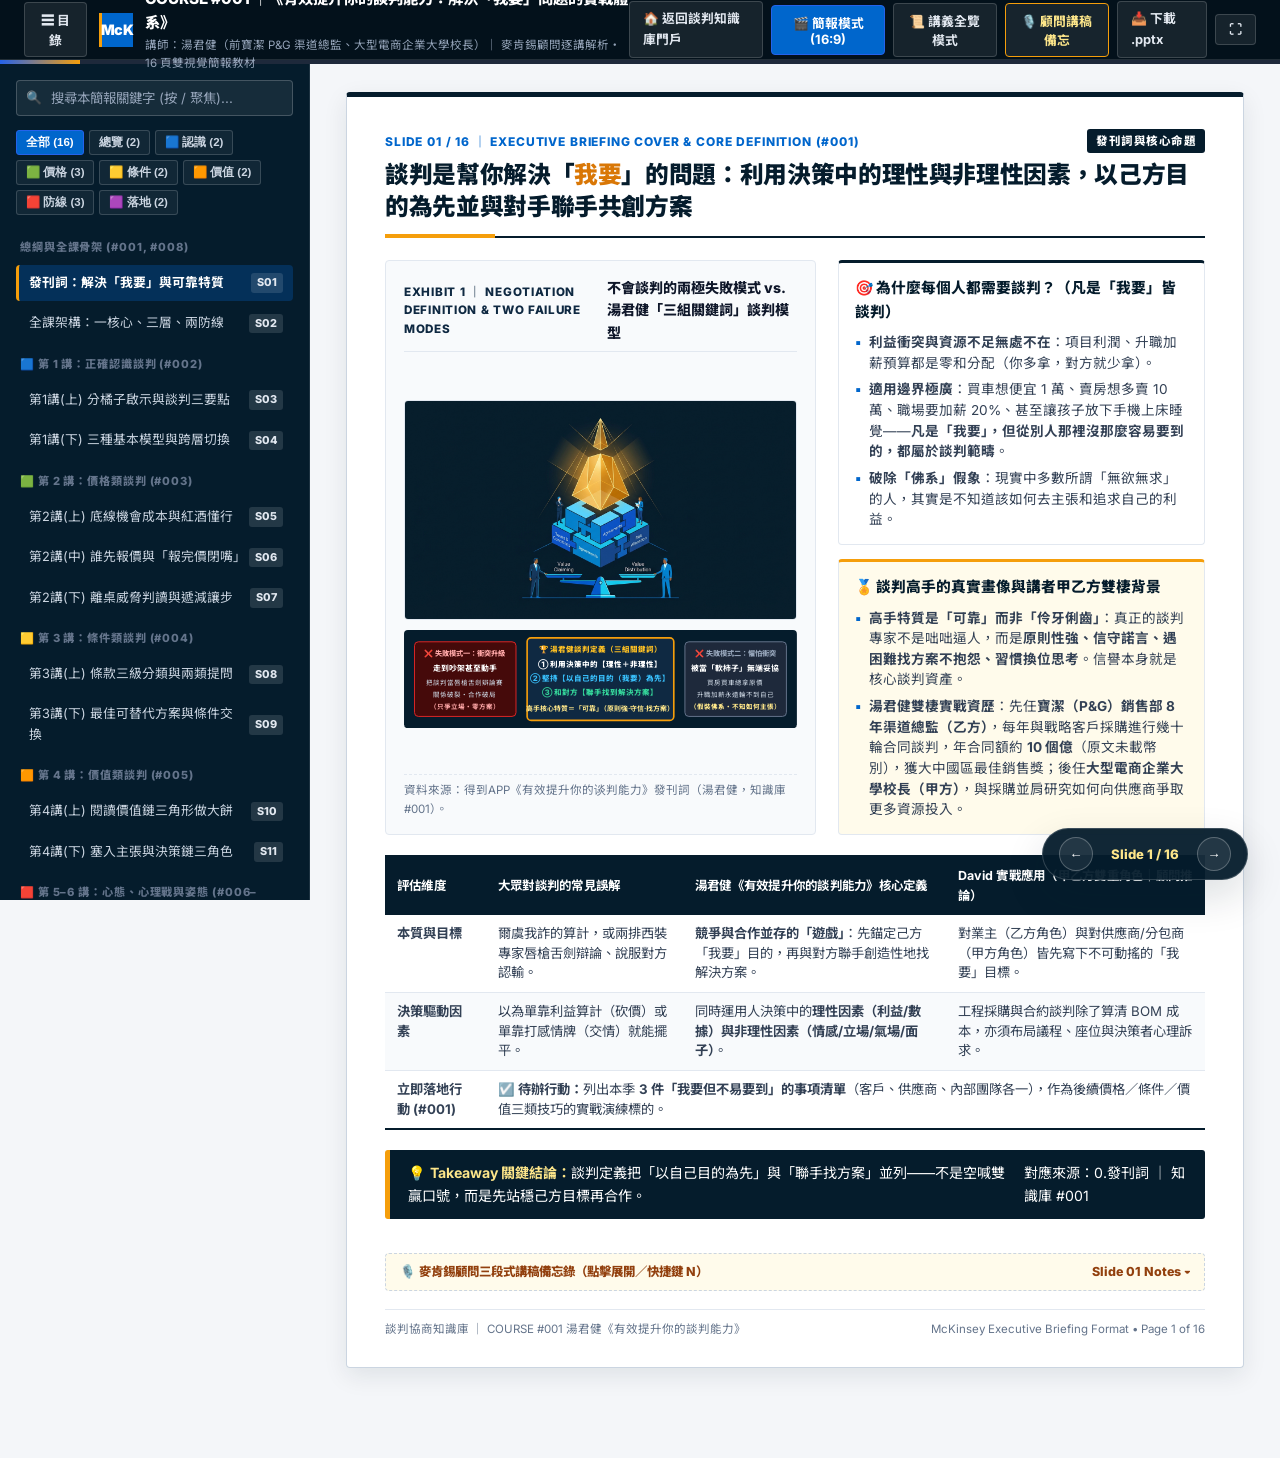
==== course-tang-junjian-negotiation.html @ b7bc5bad "feat: launch A2.6.4 Negotiation Mastery Portal & Course #001 Tang Junjian 16-slide McKinsey deck" ====
<!DOCTYPE html>
<html lang="zh-TW">
<head>
  <meta charset="UTF-8">
  <meta name="viewport" content="width=device-width, initial-scale=1.0">
  <title>《有效提升你的談判能力》湯君健｜麥肯錫顧問 16 頁精華簡報與實戰作戰教材</title>
  <link rel="preconnect" href="https://fonts.googleapis.com">
  <link rel="preconnect" href="https://fonts.gstatic.com" crossorigin>
  <link href="https://fonts.googleapis.com/css2?family=Inter:wght@400;500;600;700;800;900&family=Noto+Sans+TC:wght@400;500;700;800;900&family=Outfit:wght@500;600;700;800&display=swap" rel="stylesheet">
  <link rel="stylesheet" href="styles.css">
</head>
<body class="mode-slide">

  <!-- Top Presentation Header -->
  <header class="deck-header">
    <div class="deck-brand">
      <button class="btn-deck-ctrl" id="btnToggleSidebar" title="切換側邊目錄欄">☰ 目錄</button>
      <div class="deck-logo-mark">McK</div>
      <div class="deck-brand-text">
        <h1>COURSE #001 ｜《有效提升你的談判能力：解決「我要」問題的實戰體系》</h1>
        <p>講師：湯君健（前寶潔 P&amp;G 渠道總監、大型電商企業大學校長）｜ 麥肯錫顧問逐講解析・16 頁雙視覺簡報教材</p>
      </div>
    </div>

    <div class="deck-controls">
      <a href="index.html" class="btn-deck-ctrl">🏠 返回談判知識庫門戶</a>
      <button class="btn-deck-ctrl active" id="btnModeSlide">🎬 簡報模式 (16:9)</button>
      <button class="btn-deck-ctrl" id="btnModeScroll">📜 講義全覽模式</button>
      <button class="btn-deck-ctrl gold-ctrl" id="btnToggleNotesAll" title="快捷鍵 N">🎙️ 顧問講稿備忘</button>
      <a href="downloads/tang-junjian-negotiation-mckinsey-briefing.pptx" class="btn-deck-ctrl">📥 下載 .pptx</a>
      <button class="btn-deck-ctrl" id="btnFullscreen" title="全螢幕簡報">⛶</button>
    </div>
  </header>

  <!-- Slide Progress Bar -->
  <div class="deck-progress-wrap">
    <div class="deck-progress-bar" id="deckProgressBar"></div>
  </div>

  <!-- Main Deck Layout -->
  <div class="deck-layout">

    <!-- Left Sidebar: Search, Layer Filter & 16-Slide Sitemap -->
    <aside class="deck-sidebar" id="deckSidebar">
      <div class="sidebar-search-box">
        <input type="text" id="deckSearchInput" placeholder="搜尋本簡報關鍵字 (按 / 聚焦)..." autocomplete="off">
      </div>
      <div id="deckSearchStatus" style="display:none; font-size:0.75rem; color:#CBD5E1; background:rgba(0,102,204,0.25); padding:6px 10px; border-radius:4px;"></div>

      <div class="sidebar-filter-pills">
        <button class="layer-btn active" data-layer="all">全部 (16)</button>
        <button class="layer-btn" data-layer="overview">總覽 (2)</button>
        <button class="layer-btn" data-layer="foundation">🟦 認識 (2)</button>
        <button class="layer-btn" data-layer="price">🟩 價格 (3)</button>
        <button class="layer-btn" data-layer="terms">🟨 條件 (2)</button>
        <button class="layer-btn" data-layer="value">🟧 價值 (2)</button>
        <button class="layer-btn" data-layer="defense">🟥 防線 (3)</button>
        <button class="layer-btn" data-layer="synthesis">🟪 落地 (2)</button>
      </div>

      <nav class="slide-nav-list">
        <div class="slide-nav-group">總綱與全課骨架 (#001, #008)</div>
        <a class="slide-nav-item active" data-target="slide-01" data-layer="overview">
          <span>發刊詞：解決「我要」與可靠特質</span>
          <span class="slide-num-pill">S01</span>
        </a>
        <a class="slide-nav-item" data-target="slide-02" data-layer="overview">
          <span>全課架構：一核心、三層、兩防線</span>
          <span class="slide-num-pill">S02</span>
        </a>

        <div class="slide-nav-group">🟦 第 1 講：正確認識談判 (#002)</div>
        <a class="slide-nav-item" data-target="slide-03" data-layer="foundation">
          <span>第1講(上) 分橘子啟示與談判三要點</span>
          <span class="slide-num-pill">S03</span>
        </a>
        <a class="slide-nav-item" data-target="slide-04" data-layer="foundation">
          <span>第1講(下) 三種基本模型與跨層切換</span>
          <span class="slide-num-pill">S04</span>
        </a>

        <div class="slide-nav-group">🟩 第 2 講：價格類談判 (#003)</div>
        <a class="slide-nav-item" data-target="slide-05" data-layer="price">
          <span>第2講(上) 底線機會成本與紅酒懂行</span>
          <span class="slide-num-pill">S05</span>
        </a>
        <a class="slide-nav-item" data-target="slide-06" data-layer="price">
          <span>第2講(中) 誰先報價與「報完價閉嘴」</span>
          <span class="slide-num-pill">S06</span>
        </a>
        <a class="slide-nav-item" data-target="slide-07" data-layer="price">
          <span>第2講(下) 離桌威脅判讀與遞減讓步</span>
          <span class="slide-num-pill">S07</span>
        </a>

        <div class="slide-nav-group">🟨 第 3 講：條件類談判 (#004)</div>
        <a class="slide-nav-item" data-target="slide-08" data-layer="terms">
          <span>第3講(上) 條款三級分類與兩類提問</span>
          <span class="slide-num-pill">S08</span>
        </a>
        <a class="slide-nav-item" data-target="slide-09" data-layer="terms">
          <span>第3講(下) 最佳可替代方案與條件交換</span>
          <span class="slide-num-pill">S09</span>
        </a>

        <div class="slide-nav-group">🟧 第 4 講：價值類談判 (#005)</div>
        <a class="slide-nav-item" data-target="slide-10" data-layer="value">
          <span>第4講(上) 閱讀價值鏈三角形做大餅</span>
          <span class="slide-num-pill">S10</span>
        </a>
        <a class="slide-nav-item" data-target="slide-11" data-layer="value">
          <span>第4講(下) 塞入主張與決策鏈三角色</span>
          <span class="slide-num-pill">S11</span>
        </a>

        <div class="slide-nav-group">🟥 第 5–6 講：心態、心理戰與姿態 (#006–#007)</div>
        <a class="slide-nav-item" data-target="slide-12" data-layer="defense">
          <span>第5講(上) 離桌底氣與對事不對人</span>
          <span class="slide-num-pill">S12</span>
        </a>
        <a class="slide-nav-item" data-target="slide-13" data-layer="defense">
          <span>第5講(下) 積極防禦五種談判心理戰</span>
          <span class="slide-num-pill">S13</span>
        </a>
        <a class="slide-nav-item" data-target="slide-14" data-layer="posture">
          <span>第6講 誠懇·堅定·柔軟與拒絕公式</span>
          <span class="slide-num-pill">S14</span>
        </a>

        <div class="slide-nav-group">🟪 顧問整合與作戰工具 (#008)</div>
        <a class="slide-nav-item" data-target="slide-15" data-layer="synthesis">
          <span>跨教材整合：八條因果鏈 × MEDDIC</span>
          <span class="slide-num-pill">S15</span>
        </a>
        <a class="slide-nav-item" data-target="slide-16" data-layer="synthesis">
          <span>全課總結：談判前一頁紙與13項行動</span>
          <span class="slide-num-pill">S16</span>
        </a>
      </nav>
    </aside>

    <!-- Main Slide Deck Stage -->
    <main class="deck-stage">
      <div class="slides-wrapper">

        <!-- ================================================================
             SLIDE 01: 發刊詞 ｜ 談判是幫你解決「我要」的問題 (#001)
             ================================================================ -->
        <section class="mck-slide active-slide" id="slide-01">
          <div class="mck-slide-top">
            <div class="mck-tracker-row">
              <div class="mck-breadcrumb">SLIDE 01 / 16 ｜ EXECUTIVE BRIEFING COVER &amp; CORE DEFINITION (#001)</div>
              <span class="badge-mck badge-navy">發刊詞與核心命題</span>
            </div>
            <h2 class="mck-action-title">
              談判是幫你解決「<span class="hl-gold">我要</span>」的問題：利用決策中的理性與非理性因素，以己方目的為先並與對手聯手共創方案
            </h2>
          </div>

          <div class="mck-slide-body">
            <div class="mck-two-col">
              <!-- Left: Visual Exhibit 1 -->
              <div class="mck-exhibit-box">
                <div class="exhibit-header">
                  <span class="exhibit-label">EXHIBIT 1 ｜ NEGOTIATION DEFINITION &amp; TWO FAILURE MODES</span>
                  <span class="exhibit-title">不會談判的兩極失敗模式 vs. 湯君健「三組關鍵詞」談判模型</span>
                </div>
                <div class="exhibit-canvas">
                  <img src="images/hero-negotiation.jpg" alt="從零和拉鋸邁向三層談判架構">
                  <svg viewBox="0 0 600 150" width="100%">
                    <rect width="600" height="150" rx="6" fill="#051C2C"/>
                    <!-- Left Failure Mode -->
                    <rect x="16" y="18" width="155" height="114" rx="6" fill="#450A0A" stroke="#DC2626" stroke-width="1.5"/>
                    <text x="93" y="40" text-anchor="middle" fill="#FCA5A5" font-size="11" font-weight="800">❌ 失敗模式一：衝突升級</text>
                    <text x="93" y="62" text-anchor="middle" fill="#FFFFFF" font-size="12" font-weight="700">走到吵架甚至動手</text>
                    <text x="93" y="84" text-anchor="middle" fill="#CBD5E1" font-size="10">把談判當唇槍舌劍辯論賽</text>
                    <text x="93" y="102" text-anchor="middle" fill="#CBD5E1" font-size="10">關係破裂・合作破局</text>
                    <text x="93" y="120" text-anchor="middle" fill="#FCA5A5" font-size="10" font-weight="700">（只爭立場・零方案）</text>

                    <!-- Center Core Model -->
                    <rect x="188" y="12" width="224" height="126" rx="6" fill="#0F2942" stroke="#F59E0B" stroke-width="2.5"/>
                    <text x="300" y="34" text-anchor="middle" fill="#FBBF24" font-size="11.5" font-weight="800">🏆 湯君健談判定義（三組關鍵詞）</text>
                    <text x="300" y="56" text-anchor="middle" fill="#FFFFFF" font-size="11.5" font-weight="800">① 利用決策中的【理性＋非理性】</text>
                    <text x="300" y="78" text-anchor="middle" fill="#38BDF8" font-size="11.5" font-weight="800">② 堅持【以自己的目的（我要）為先】</text>
                    <text x="300" y="100" text-anchor="middle" fill="#34D399" font-size="11.5" font-weight="800">③ 和對方【聯手找到解決方案】</text>
                    <text x="300" y="124" text-anchor="middle" fill="#FDE68A" font-size="10.5" font-weight="700">高手核心特質＝「可靠」（原則強·守信·找方案）</text>

                    <!-- Right Failure Mode -->
                    <rect x="429" y="18" width="155" height="114" rx="6" fill="#1E293B" stroke="#64748B" stroke-width="1.5"/>
                    <text x="506" y="40" text-anchor="middle" fill="#94A3B8" font-size="11" font-weight="800">❌ 失敗模式二：懼怕衝突</text>
                    <text x="506" y="62" text-anchor="middle" fill="#FFFFFF" font-size="12" font-weight="700">被當「軟柿子」無端妥協</text>
                    <text x="506" y="84" text-anchor="middle" fill="#CBD5E1" font-size="10">買房買車總拿原價</text>
                    <text x="506" y="102" text-anchor="middle" fill="#CBD5E1" font-size="10">升職加薪永遠輪不到自己</text>
                    <text x="506" y="120" text-anchor="middle" fill="#FDE68A" font-size="10" font-weight="700">（假裝佛系・不知如何主張）</text>
                  </svg>
                </div>
                <div class="exhibit-source">資料來源：得到APP《有效提升你的谈判能力》發刊詞（湯君健，知識庫 #001）。</div>
              </div>

              <!-- Right: Core Insights & Speaker Credentials -->
              <div style="display: flex; flex-direction: column; gap: 14px;">
                <div class="mck-bucket-card navy-top">
                  <div class="bucket-title">🎯 為什麼每個人都需要談判？（凡是「我要」皆談判）</div>
                  <ul class="bucket-list">
                    <li><strong>利益衝突與資源不足無處不在</strong>：項目利潤、升職加薪預算都是零和分配（你多拿，對方就少拿）。</li>
                    <li><strong>適用邊界極廣</strong>：買車想便宜 1 萬、賣房想多賣 10 萬、職場要加薪 20%、甚至讓孩子放下手機上床睡覺——<strong>凡是「我要」，但從別人那裡沒那麼容易要到的，都屬於談判範疇</strong>。</li>
                    <li><strong>破除「佛系」假象</strong>：現實中多數所謂「無欲無求」的人，其實是不知道該如何去主張和追求自己的利益。</li>
                  </ul>
                </div>

                <div class="mck-bucket-card gold-top">
                  <div class="bucket-title">🏅 談判高手的真實畫像與講者甲乙方雙棲背景</div>
                  <ul class="bucket-list">
                    <li><strong>高手特質是「可靠」而非「伶牙俐齒」</strong>：真正的談判專家不是咄咄逼人，而是<strong>原則性強、信守諾言、遇困難找方案不抱怨、習慣換位思考</strong>。信譽本身就是核心談判資產。</li>
                    <li><strong>湯君健雙棲實戰資歷</strong>：先任<strong>寶潔（P&amp;G）銷售部 8 年渠道總監（乙方）</strong>，每年與戰略客戶採購進行幾十輪合同談判，年合同額約 <strong>10 個億</strong>（原文未載幣別），獲大中國區最佳銷售獎；後任<strong>大型電商企業大學校長（甲方）</strong>，與採購並肩研究如何向供應商爭取更多資源投入。</li>
                  </ul>
                </div>
              </div>
            </div>

            <!-- Table 1 -->
            <div class="mck-table-wrap">
              <table class="mck-table">
                <thead>
                  <tr>
                    <th>評估維度</th>
                    <th>大眾對談判的常見誤解</th>
                    <th>湯君健《有效提升你的談判能力》核心定義</th>
                    <th>David 實戰應用（甲乙方雙重角色｜顧問推論）</th>
                  </tr>
                </thead>
                <tbody>
                  <tr>
                    <td><strong>本質與目標</strong></td>
                    <td>爾虞我詐的算計，或兩排西裝專家唇槍舌劍辯論、說服對方認輸。</td>
                    <td><strong>競爭與合作並存的「遊戲」</strong>：先錨定己方「我要」目的，再與對方聯手創造性地找解決方案。</td>
                    <td>對業主（乙方角色）與對供應商/分包商（甲方角色）皆先寫下不可動搖的「我要」目標。</td>
                  </tr>
                  <tr>
                    <td><strong>決策驅動因素</strong></td>
                    <td>以為單靠利益算計（砍價）或單靠打感情牌（交情）就能擺平。</td>
                    <td>同時運用人決策中的<strong>理性因素（利益/數據）與非理性因素（情感/立場/氣場/面子）</strong>。</td>
                    <td>工程採購與合約談判除了算清 BOM 成本，亦須布局議程、座位與決策者心理訴求。</td>
                  </tr>
                  <tr>
                    <td><strong>立即落地行動 (#001)</strong></td>
                    <td colspan="3"><strong>☑️ 待辦行動：</strong>列出本季 <strong>3 件「我要但不易要到」的事項清單</strong>（客戶、供應商、內部團隊各一），作為後續價格／條件／價值三類技巧的實戰演練標的。</td>
                  </tr>
                </tbody>
              </table>
            </div>

            <div class="mck-takeaway-bar">
              <span>💡 <strong>Takeaway 關鍵結論：</strong>談判定義把「以自己目的為先」與「聯手找方案」並列——不是空喊雙贏口號，而是先站穩己方目標再合作。</span>
              <span>對應來源：0.發刊詞 ｜ 知識庫 #001</span>
            </div>

            <div class="mck-speaker-notes">
              <div class="notes-toggle-header">
                <span>🎙️ 麥肯錫顧問三段式講稿備忘錄（點擊展開／快捷鍵 N）</span>
                <span>Slide 01 Notes ▾</span>
              </div>
              <div class="notes-body">
                <strong>① 本頁結論：</strong>談判不是律師或外交官的專利，凡是生活中「我要、但不容易從別人那裡要到」的事，都需要透過「以己為先、軟硬兼施、聯手共創」的談判來解決。<br>
                <strong>② 補充說明：</strong>講者湯君健擁有寶潔 8 年渠道總監（乙方，年談判規模約 10 億，原文未載幣別）與大型電商企業大學校長（甲方採購）的雙重經歷。他觀察到不會談判的人往往陷入兩個極端：要嘛吵架翻臉，要嘛怕衝突當「軟柿子」買車買房拿原價、加薪永遠輪不到自己。真正的高手給人的感覺是「可靠」——原則強、守信、專注找方案。<br>
                <strong>③ 下一頁轉場：</strong>建立對談判的基礎定義後，下一頁我們用一張全景架構圖，鳥瞰整門課程「一核心、三層循環、兩道防線」的邏輯骨架。
              </div>
            </div>
          </div>

          <div class="mck-slide-footer">
            <span>談判協商知識庫 ｜ COURSE #001 湯君健《有效提升你的談判能力》</span>
            <span>McKinsey Executive Briefing Format • Page 1 of 16</span>
          </div>
        </section>

        <!-- ================================================================
             SLIDE 02: 全課架構圖 ｜ 一核心、三層循環、兩道防線 (#001, #008)
             ================================================================ -->
        <section class="mck-slide" id="slide-02">
          <div class="mck-slide-top">
            <div class="mck-tracker-row">
              <div class="mck-breadcrumb">SLIDE 02 / 16 ｜ FULL-COURSE ARCHITECTURE &amp; CAUSAL ENGINE (#008)</div>
              <span class="badge-mck badge-blue">全課邏輯骨架</span>
            </div>
            <h2 class="mck-action-title">
              全課邏輯骨架：以「<span class="hl-blue">我要</span>」為核心，串聯價格、條件、價值三層循環模型，並由內在心態與外在姿態築起兩道防線
            </h2>
          </div>

          <div class="mck-slide-body">
            <div class="mck-two-col">
              <!-- Left: Visual Exhibit 2 -->
              <div class="mck-exhibit-box">
                <div class="exhibit-header">
                  <span class="exhibit-label">EXHIBIT 2 ｜ 1-CORE, 3-LAYER LOOP &amp; 2-DEFENSE ARCHITECTURE</span>
                  <span class="exhibit-title">三類談判動態循環（價格→條件→價值→回價格分配）與內外防線支撐圖</span>
                </div>
                <div class="exhibit-canvas">
                  <svg viewBox="0 0 620 330" width="100%">
                    <rect width="620" height="330" rx="6" fill="#F8FAFC" stroke="#CBD5E1"/>
                    <!-- Top Core Banner -->
                    <rect x="20" y="14" width="580" height="44" rx="6" fill="#051C2C"/>
                    <text x="310" y="41" text-anchor="middle" fill="#FBBF24" font-size="13" font-weight="800">🎯 一核心：以「我要」為先 × 區分表面訴求與真實需求（發刊詞 &amp; 第 1 講）</text>

                    <!-- 3 Layers Loop Box -->
                    <rect x="20" y="70" width="580" height="138" rx="8" fill="#EFF6FF" stroke="#93C5FD" stroke-width="1.5"/>
                    <text x="310" y="90" text-anchor="middle" fill="#1E3A8A" font-size="11.5" font-weight="800">🔄 三層動態循環模型（由簡到繁・卡關主動切換・做大餅後回到價格分配）</text>

                    <!-- L1 Price -->
                    <rect x="36" y="102" width="162" height="92" rx="6" fill="#FFFFFF" stroke="#0284C7" stroke-width="2"/>
                    <text x="117" y="122" text-anchor="middle" fill="#0284C7" font-size="11" font-weight="800">L1 價格談判（第 2 講）</text>
                    <text x="117" y="141" text-anchor="middle" fill="#051C2C" font-size="12" font-weight="800">零和博弈・基本功</text>
                    <text x="117" y="160" text-anchor="middle" fill="#475569" font-size="10">底線(機會成本)・目標尺子</text>
                    <text x="117" y="176" text-anchor="middle" fill="#475569" font-size="10">報完價閉嘴・遞減讓步</text>

                    <!-- Arrow L1 -> L2 -->
                    <text x="213" y="138" text-anchor="middle" fill="#D97706" font-size="9.5" font-weight="800">降價卡死</text>
                    <path d="M 198 148 L 228 148" stroke="#D97706" stroke-width="2.5"/>

                    <!-- L2 Terms -->
                    <rect x="229" y="102" width="162" height="92" rx="6" fill="#FFFFFF" stroke="#059669" stroke-width="2"/>
                    <text x="310" y="122" text-anchor="middle" fill="#059669" font-size="11" font-weight="800">L2 條件/交換談判（第 3 講）</text>
                    <text x="310" y="141" text-anchor="middle" fill="#051C2C" font-size="12" font-weight="800">多條款・各取所需</text>
                    <text x="310" y="160" text-anchor="middle" fill="#475569" font-size="10">主要/次要/底線・假設題</text>
                    <text x="310" y="176" text-anchor="middle" fill="#475569" font-size="10">最佳替代方案・條件換條件</text>

                    <!-- Arrow L2 -> L3 -->
                    <text x="406" y="138" text-anchor="middle" fill="#D97706" font-size="9.5" font-weight="800">條件到頭</text>
                    <path d="M 391 148 L 421 148" stroke="#D97706" stroke-width="2.5"/>

                    <!-- L3 Value -->
                    <rect x="422" y="102" width="162" height="92" rx="6" fill="#065F46" stroke="#10B981" stroke-width="2"/>
                    <text x="503" y="122" text-anchor="middle" fill="#6EE7B7" font-size="11" font-weight="800">L3 價值談判（第 4 講）</text>
                    <text x="503" y="141" text-anchor="middle" fill="#FFFFFF" font-size="12" font-weight="800">閱讀價值鏈・把餅做大</text>
                    <text x="503" y="160" text-anchor="middle" fill="#D1FAE5" font-size="10">納入第三方(顧客)三角形</text>
                    <text x="503" y="176" text-anchor="middle" fill="#FDE68A" font-size="10">塞進主張・ABC選項・三角色</text>

                    <!-- Two Defense Lines -->
                    <rect x="20" y="220" width="282" height="96" rx="6" fill="#FFFBEB" stroke="#D97706" stroke-width="2"/>
                    <text x="161" y="242" text-anchor="middle" fill="#B45309" font-size="11.5" font-weight="800">🛡️ 防線一：內在心態與心理戰（第 5 講）</text>
                    <text x="161" y="264" text-anchor="middle" fill="#051C2C" font-size="11" font-weight="700">「沒有非成交不可」＋「對事不對人」</text>
                    <text x="161" y="284" text-anchor="middle" fill="#475569" font-size="10">雙贏是結果非目的・崩潰前主動喊停</text>
                    <text x="161" y="302" text-anchor="middle" fill="#B45309" font-size="10" font-weight="700">識破5招：虛張聲勢/負罪感/面子/時間/紅白臉</text>

                    <rect x="318" y="220" width="282" height="96" rx="6" fill="#051C2C" stroke="#38BDF8" stroke-width="2"/>
                    <text x="459" y="242" text-anchor="middle" fill="#38BDF8" font-size="11.5" font-weight="800">🎙️ 防線二：外在語言與肢體管理（第 6 講）</text>
                    <text x="459" y="264" text-anchor="middle" fill="#FFFFFF" font-size="11" font-weight="700">「態度誠懇・立場堅定・身段柔軟」</text>
                    <text x="459" y="284" text-anchor="middle" fill="#CBD5E1" font-size="10">拒絕公式（前半關門＋後半指路）</text>
                    <text x="459" y="302" text-anchor="middle" fill="#FDE68A" font-size="10" font-weight="700">模糊語言潤滑・「如果…就…」打開溝通之門</text>
                  </svg>
                </div>
                <div class="exhibit-source">資料來源：湯君健《有效提升你的谈判能力》全課回顧與知識庫 #008 因果網路分析。</div>
              </div>

              <!-- Right: Structural Synthesis -->
              <div style="display: flex; flex-direction: column; gap: 14px;">
                <div class="mck-bucket-card navy-top">
                  <div class="bucket-title">🧭 全課演進脈絡：為什麼三種類型是「循環」而非單向？</div>
                  <ul class="bucket-list">
                    <li><strong>層層遞進（由簡到繁）</strong>：第 1 講建立三要點並拆出三種基本模型；第 2～4 講分別展開<strong>價格類、條件類（交換類）、價值類</strong>具體打法；第 5～6 講則為三類共用的底層心態與外顯姿態。</li>
                    <li><strong>動態循環閉環（#002 明載）</strong>：當對方死不降價時，主動切換到<strong>條件層</strong>交換條款；當現有條款也無解時，升級到<strong>價值層</strong>納入第三方把餅做大；<strong>但餅做大之後仍要分配，最終又會回到價格談判</strong>。</li>
                    <li><strong>術語校準（#007 確認）</strong>：發刊詞與第 6 講總結稱第 3 講為「交換類談判」，第 3 講標題為「條件類談判」，兩者完全指同一類。</li>
                  </ul>
                </div>

                <div class="mck-bucket-card gold-top">
                  <div class="bucket-title">⚠️ 顧問識別之「課程空白」與補強提醒（知識庫 #008）</div>
                  <ul class="bucket-list">
                    <li><strong>空白一｜談判後的履約與覆盤</strong>：原課聚焦於談判桌上的博弈與成交，未展開簽約後的履約監控、變更索賠與長期關係維護（僅在第 5 講點出「短期讓步換不來平等長期關係」）。</li>
                    <li><strong>空白二｜談判前清單未完全展開</strong>：第 1 講提及講者有「重要談判前工作清單」，但未逐條展開表格；我們已於 <strong>Slide 16 整合為「談判前一頁紙」</strong>供直接落地。</li>
                  </ul>
                </div>
              </div>
            </div>

            <!-- Table 2: Tool x Chapter Matrix from #008 -->
            <div class="mck-table-wrap">
              <table class="mck-table">
                <thead>
                  <tr>
                    <th>作戰階段／工具維度</th>
                    <th>#003 價格類談判 (第 2 講)</th>
                    <th>#004 條件類談判 (第 3 講)</th>
                    <th>#005 價值類談判 (第 4 講)</th>
                    <th>#006–#007 心態與姿態防線 (第 5–6 講)</th>
                  </tr>
                </thead>
                <tbody>
                  <tr>
                    <td><strong>1. 進場準備</strong></td>
                    <td>定<strong>底線（機會成本）</strong>、目標價（市場尺子）、拆解供應鏈成本。</td>
                    <td>盤點 20+ 可談條款，分<strong>主要目標／次要目標／底線條件</strong>。</td>
                    <td>閱讀完整<strong>價值鏈（含顧客第三方）</strong>、嚴謹計算增量數字。</td>
                    <td>備妥<strong>離桌替代方案</strong>、說明事前準備（如提前對帳）釋放誠意。</td>
                  </tr>
                  <tr>
                    <td><strong>2. 資訊刺探</strong></td>
                    <td>依資訊對稱度決定<strong>誰先報價</strong>；要求對方解釋報價來源。</td>
                    <td>中層非正式會議（吹風會）；問<strong>需求確認排序題</strong>與<strong>假設性問題</strong>。</td>
                    <td>多問對方<strong>未來生意規劃与戰略重點</strong>，找順風車切入點。</td>
                    <td><strong>絕不問對方底線</strong>，改問對方期望的「理想結果」。</td>
                  </tr>
                  <tr>
                    <td><strong>3. 讓步與交換</strong></td>
                    <td>不一步到位、做<strong>不情願讓步者</strong>、讓步幅度逐漸縮小。</td>
                    <td><strong>讓在次要目標保主要目標</strong>、不情願讓步、<strong>雙方同讓（條件換條件）</strong>。</td>
                    <td>拆成 <strong>A/B/C 三方案</strong>（投入/見效/風險）讓對方選，對準三角色。</td>
                    <td>多用<strong>「如果…就…」</strong>句型把威脅改寫為條件交換。</td>
                  </tr>
                  <tr>
                    <td><strong>4. 僵局破冰</strong></td>
                    <td>從「具體使用場景小挑刺」辨識<strong>離桌威脅真偽</strong>。</td>
                    <td>挖掘對方表面苛刻條件背後的顧慮，提出<strong>最佳可替代方案</strong>。</td>
                    <td>跳出底邊零和，在<strong>顧客頂點</strong>做文章把三角形面積做大。</td>
                    <td>情緒快崩<strong>主動喊停</strong>；用<strong>拒絕公式（關門＋指路）</strong>守底線不冷場。</td>
                  </tr>
                </tbody>
              </table>
            </div>

            <div class="mck-takeaway-bar">
              <span>💡 <strong>Takeaway 關鍵結論：</strong>先用三層模型看清自己身處哪一層，再用內外兩道防線守住底線，任何複雜談判都能游刃有餘。</span>
              <span>對應來源：全課總結 ｜ 知識庫 #008</span>
            </div>

            <div class="mck-speaker-notes">
              <div class="notes-toggle-header">
                <span>🎙️ 麥肯錫顧問三段式講稿備忘錄（點擊展開／快捷鍵 N）</span>
                <span>Slide 02 Notes ▾</span>
              </div>
              <div class="notes-body">
                <strong>① 本頁結論：</strong>全課可高度濃縮為「一核心、三層循環、兩道防線」架構，四個作戰階段（準備、資訊、讓步、破局）在每一層都有對應的具體工具。<br>
                <strong>② 補充說明：</strong>請特別留意表格中的橫向貫通：例如第 2 講的「底線＝機會成本」直接支撐了第 5 講「沒有非成交不可」的離桌底氣；第 3 講的「條件換條件」則在第 6 講轉化為「如果你們能…我們就…」的語言公式。<br>
                <strong>③ 下一頁轉場：</strong>掌握全局地圖後，我們正式進入第一講「正確認識談判」，從經典的「兩個小孩分橘子」故事看懂什麼叫表面訴求與真實需求。
              </div>
            </div>
          </div>

          <div class="mck-slide-footer">
            <span>談判協商知識庫 ｜ COURSE #001 湯君健《有效提升你的談判能力》</span>
            <span>McKinsey Executive Briefing Format • Page 2 of 16</span>
          </div>
        </section>

        <!-- ================================================================
             SLIDE 03: 第 1 講（上）談判三要點與分橘子啟示 (#002)
             ================================================================ -->
        <section class="mck-slide" id="slide-03">
          <div class="mck-slide-top">
            <div class="mck-tracker-row">
              <div class="mck-breadcrumb">SLIDE 03 / 16 ｜ LESSON 1 (PART A): THREE ESSENTIALS &amp; THE ORANGE PARABLE (#002)</div>
              <span class="badge-mck badge-blue">第 1 講：正確認識談判</span>
            </div>
            <h2 class="mck-action-title">
              第 1 講（上）表面訴求不等於真實需求：堅守「以自己目的為先」，透過資訊交換與換位加工挖掘對方的「<span class="hl-gold">橘子皮</span>」
            </h2>
          </div>

          <div class="mck-slide-body">
            <div class="mck-two-col">
              <!-- Left: Visual Exhibit 3 -->
              <div class="mck-exhibit-box">
                <div class="exhibit-header">
                  <span class="exhibit-label">EXHIBIT 3 ｜ SURFACE POSITION VS. UNDERLYING DEMAND (ORANGE PARABLE)</span>
                  <span class="exhibit-title">兩個小孩分 5 個橘子：從「零和搶數量」到「皮肉分離雙贏」的冰山結構</span>
                </div>
                <div class="exhibit-canvas">
                  <svg viewBox="0 0 600 310" width="100%">
                    <rect width="600" height="310" rx="6" fill="#051C2C"/>
                    <!-- Waterline -->
                    <line x1="20" y1="125" x2="580" y2="125" stroke="#38BDF8" stroke-width="2" stroke-dasharray="6,4"/>
                    <text x="570" y="116" text-anchor="end" fill="#38BDF8" font-size="10" font-weight="700">🌊 水面以上：表面訴求（爭奪 5 個橘子數量）</text>
                    <text x="570" y="143" text-anchor="end" fill="#FBBF24" font-size="10" font-weight="700">🔍 水面以下：真實需求（透過資訊交換與加工挖掘潛台詞）</text>

                    <!-- Surface Conflict -->
                    <rect x="35" y="22" width="235" height="86" rx="6" fill="#1E293B" stroke="#64748B"/>
                    <text x="152" y="44" text-anchor="middle" fill="#F8FAFC" font-size="12" font-weight="800">👦 大孩子表面主張：我要拿 3 個</text>
                    <text x="152" y="66" text-anchor="middle" fill="#94A3B8" font-size="10.5">策略1 訴諸公平：「我個子大應多分」</text>
                    <text x="152" y="86" text-anchor="middle" fill="#FCA5A5" font-size="10.5">策略2 訴諸權力：「我年齡大你得聽我的」</text>

                    <rect x="310" y="22" width="235" height="86" rx="6" fill="#1E293B" stroke="#64748B"/>
                    <text x="427" y="44" text-anchor="middle" fill="#F8FAFC" font-size="12" font-weight="800">👶 小孩子表面主張：我才該多分</text>
                    <text x="427" y="66" text-anchor="middle" fill="#94A3B8" font-size="10.5">策略1 訴諸公平：「橘子是我先看到的」</text>
                    <text x="427" y="86" text-anchor="middle" fill="#FCA5A5" font-size="10.5">策略2 訴諸權力：「你欺負我我就告爸爸」</text>

                    <!-- Deep Real Demand -->
                    <rect x="35" y="156" width="235" height="72" rx="6" fill="#065F46" stroke="#10B981" stroke-width="2"/>
                    <text x="152" y="180" text-anchor="middle" fill="#6EE7B7" font-size="12" font-weight="800">🍹 大孩子真實需求：要「橘子肉」</text>
                    <text x="152" y="204" text-anchor="middle" fill="#FFFFFF" font-size="11">目的：榨一杯橘子汁（100% 取得 5 顆果肉）</text>

                    <rect x="310" y="156" width="235" height="72" rx="6" fill="#78350F" stroke="#F59E0B" stroke-width="2"/>
                    <text x="427" y="180" text-anchor="middle" fill="#FDE68A" font-size="12" font-weight="800">🏮 小孩子真實需求：要「橘子皮」</text>
                    <text x="427" y="204" text-anchor="middle" fill="#FFFFFF" font-size="11">目的：做小橘燈（100% 取得 5 顆果皮）</text>

                    <!-- Pre-negotiation 7-item checklist bar -->
                    <rect x="35" y="242" width="510" height="52" rx="6" fill="#0F2942" stroke="#38BDF8"/>
                    <text x="290" y="262" text-anchor="middle" fill="#38BDF8" font-size="11" font-weight="800">📋 湯君健「重要談判前 7 項工作清單」（理性＋非理性全覆蓋）</text>
                    <text x="290" y="282" text-anchor="middle" fill="#E2E8F0" font-size="10.5">①需求挖掘 · ②資訊蒐集 · ③利益分析計算 · ④對方喜好性格 · ⑤議程安排 · ⑥會場布置 · ⑦座位安排(靠牆壓迫感)</text>
                  </svg>
                </div>
                <div class="exhibit-source">資料來源：得到APP《有效提升你的谈判能力》第 1 講（湯君健，知識庫 #002）。</div>
              </div>

              <!-- Right: Three Essentials -->
              <div style="display: flex; flex-direction: column; gap: 14px;">
                <div class="mck-bucket-card navy-top">
                  <div class="bucket-title">🔑 深入拆解談判三大核心要點（缺一不可）</div>
                  <ul class="bucket-list">
                    <li><strong>要點一｜以自己的目的為先（向前爭取而非往後讓步）</strong>：包含兩件事——① 首先得明確自己的訴求；② 訴求在談判中絕不能動搖。在崇尚溫良恭儉讓的傳統文化裡，人們普遍害怕衝突、覺得自己「太好說話」，但談判是反其道而行，靠<strong>向前爭取</strong>實現利益。</li>
                    <li><strong>要點二｜利用人決策中的理性與非理性因素</strong>：影響談判的有利益、立場、情感、價值觀、個人風格。策略可多元並用：擺事實講道理、用利益打動、甚至適時<strong>示弱</strong>。連<strong>「給對方安排靠牆而非靠門的座位以傳遞強烈壓迫感」</strong>都屬於非理性氣場設計。</li>
                  </ul>
                </div>

                <div class="mck-bucket-card gold-top">
                  <div class="bucket-title">🧠 要點三：聯手找方案 ＝ 資訊交換 ＋ 資訊加工</div>
                  <ul class="bucket-list">
                    <li><strong>沒有第三方爸爸替你解圍</strong>：現實談判不像分橘子故事有父親出現問出真相，必須靠自己與對方溝通達成結果。</li>
                    <li><strong>資訊交換（刺探）＋ 資訊加工（讀潛台詞）</strong>：一面不斷刺探對方需求，一面換位思考加工資訊，從表面爭執的「橘子數量」挖出背後的「小橘燈（皮）」與「橘子汁（肉）」。</li>
                  </ul>
                </div>
              </div>
            </div>

            <!-- Table 3 -->
            <div class="mck-table-wrap">
              <table class="mck-table">
                <thead>
                  <tr>
                    <th>談判準備維度</th>
                    <th>一般人的狹隘準備</th>
                    <th>湯君健「重要談判前工作清單」標準</th>
                    <th>實戰操作要領與經典案例</th>
                  </tr>
                </thead>
                <tbody>
                  <tr>
                    <td><strong>理性計算層面</strong></td>
                    <td>只算自己想賣多少錢、想砍多少錢。</td>
                    <td>① 雙方需求挖掘、② 資訊蒐集、③ 利益分析與計算。</td>
                    <td>分清「橘子（表面標的）」與「橘皮/橘肉（真實用途）」，算出雙方各取所需的空間。</td>
                  </tr>
                  <tr>
                    <td><strong>非理性與人物層面</strong></td>
                    <td>忽略對手的個人性格與心理防線。</td>
                    <td>④ 了解對方的個人喜好與性格特點，靈活搭配講道理、利益打動或示弱。</td>
                    <td>不同性格的外交官或採購，對公平、權力或面子的敏感度截然不同。</td>
                  </tr>
                  <tr>
                    <td><strong>環境與氣場層面</strong></td>
                    <td>隨便找間會議室坐下就開始談。</td>
                    <td>⑤ 合理議程安排、⑥ 會場布置、⑦ <strong>座位安排</strong>。</td>
                    <td>將對手安排在<strong>靠牆而非靠門的座位</strong>，可在心理與氣場上給對方傳遞強烈壓迫感。</td>
                  </tr>
                </tbody>
              </table>
            </div>

            <div class="mck-takeaway-bar">
              <span>💡 <strong>Takeaway 關鍵結論：</strong>談判不是往後讓步求和平，而是向前爭取；挖出對方的「橘子皮」，才能把零和死局變雙贏。</span>
              <span>對應來源：1.正確認識談判 ｜ 知識庫 #002</span>
            </div>

            <div class="mck-speaker-notes">
              <div class="notes-toggle-header">
                <span>🎙️ 麥肯錫顧問三段式講稿備忘錄（點擊展開／快捷鍵 N）</span>
                <span>Slide 03 Notes ▾</span>
              </div>
              <div class="notes-body">
                <strong>① 本頁結論：</strong>談判三大要點是「以自己目的為先、利用理性與非理性、聯手找方案」，核心在於透過資訊交換與加工，看穿表面訴求背後的真實需求。<br>
                <strong>② 補充說明：</strong>兩個小孩分 5 個橘子，一開始訴諸公平（個子大 vs 先看到），接著訴諸權力（年紀大 vs 告爸爸），全都卡在「數量分配」。直到挖出一個要皮做小橘燈、一個要肉榨汁，問題瞬間解決。此外，講者連「靠牆座位傳遞壓迫感」都列入談判前清單，證明非理性氣場管理同樣關鍵。<br>
                <strong>③ 下一頁轉場：</strong>懂了談判三要點後，面對千變萬化的現實場景該從何下手？下一頁我們拆解談判的「三種基本模型」與動態切換策略。
              </div>
            </div>
          </div>

          <div class="mck-slide-footer">
            <span>談判協商知識庫 ｜ COURSE #001 湯君健《有效提升你的談判能力》</span>
            <span>McKinsey Executive Briefing Format • Page 3 of 16</span>
          </div>
        </section>

        <!-- ================================================================
             SLIDE 04: 第 1 講（下）三種基本模型與跨層切換 (#002)
             ================================================================ -->
        <section class="mck-slide" id="slide-04">
          <div class="mck-slide-top">
            <div class="mck-tracker-row">
              <div class="mck-breadcrumb">SLIDE 04 / 16 ｜ LESSON 1 (PART B): THREE NEGOTIATION ARCHETYPES (#002)</div>
              <span class="badge-mck badge-blue">第 1 講：三種基本類型</span>
            </div>
            <h2 class="mck-action-title">
              第 1 講（下）再複雜的談判皆可拆解為三種基本模型：先辨識所處層次，並在卡關時主動推動談判<span class="hl-blue">跨層升級</span>
            </h2>
          </div>

          <div class="mck-slide-body">
            <div class="mck-two-col">
              <!-- Left: Visual Exhibit 4 -->
              <div class="mck-exhibit-box">
                <div class="exhibit-header">
                  <span class="exhibit-label">EXHIBIT 4 ｜ THREE NEGOTIATION MODELS &amp; ESCALATION LADDER</span>
                  <span class="exhibit-title">由簡到繁的三種基本模型與「管教孩子不看電視」三層次實戰演繹</span>
                </div>
                <div class="exhibit-canvas">
                  <svg viewBox="0 0 600 310" width="100%">
                    <rect width="600" height="310" rx="6" fill="#F8FAFC" stroke="#CBD5E1"/>
                    <!-- Step 1: Price -->
                    <rect x="24" y="168" width="172" height="122" rx="6" fill="#FFFFFF" stroke="#0284C7" stroke-width="2"/>
                    <rect x="24" y="168" width="172" height="28" rx="6" fill="#0284C7"/>
                    <text x="110" y="187" text-anchor="middle" fill="#FFFFFF" font-size="11.5" font-weight="800">模型 1：價格談判（最簡單）</text>
                    <text x="110" y="212" text-anchor="middle" fill="#051C2C" font-size="11.5" font-weight="800">零和博弈・餅就這麼大</text>
                    <text x="110" y="232" text-anchor="middle" fill="#475569" font-size="10">你多咬一口，我就少一塊</text>
                    <rect x="34" y="244" width="152" height="36" rx="4" fill="#EFF6FF"/>
                    <text x="110" y="260" text-anchor="middle" fill="#1E3A8A" font-size="10" font-weight="700">📺 孩子看電視案例：</text>
                    <text x="110" y="274" text-anchor="middle" fill="#1E3A8A" font-size="9.5">你說看3分鐘，他討價5分鐘→4分鐘成交</text>

                    <!-- Step 2: Terms -->
                    <rect x="214" y="102" width="172" height="188" rx="6" fill="#FFFFFF" stroke="#059669" stroke-width="2"/>
                    <rect x="214" y="102" width="172" height="28" rx="6" fill="#059669"/>
                    <text x="300" y="121" text-anchor="middle" fill="#FFFFFF" font-size="11.5" font-weight="800">模型 2：條件談判（較複雜）</text>
                    <text x="300" y="146" text-anchor="middle" fill="#051C2C" font-size="11.5" font-weight="800">多條款砝碼・各取所需</text>
                    <text x="300" y="166" text-anchor="middle" fill="#475569" font-size="10">付款方式/送貨/合格率/戶型</text>
                    <text x="300" y="184" text-anchor="middle" fill="#047857" font-size="10" font-weight="700">你在乎他不在乎 ⇄ 互換</text>
                    <rect x="224" y="200" width="152" height="78" rx="4" fill="#ECFDF5"/>
                    <text x="300" y="218" text-anchor="middle" fill="#065F46" font-size="10" font-weight="700">📺 孩子看電視案例：</text>
                    <text x="300" y="235" text-anchor="middle" fill="#065F46" font-size="9.5">「現在立刻不看，週末才帶你</text>
                    <text x="300" y="250" text-anchor="middle" fill="#065F46" font-size="9.5">去公園玩」＝【條件換條件】</text>
                    <text x="300" y="268" text-anchor="middle" fill="#D97706" font-size="9.5" font-weight="800">↑ 對方死不降價時主動切換至此</text>

                    <!-- Step 3: Value -->
                    <rect x="404" y="34" width="172" height="256" rx="6" fill="#FFFFFF" stroke="#D97706" stroke-width="2.5"/>
                    <rect x="404" y="34" width="172" height="28" rx="6" fill="#D97706"/>
                    <text x="490" y="53" text-anchor="middle" fill="#FFFFFF" font-size="11.5" font-weight="800">模型 3：價值談判（最緊密）</text>
                    <text x="490" y="78" text-anchor="middle" fill="#051C2C" font-size="11.5" font-weight="800">超越既有條件・創造新價值</text>
                    <text x="490" y="98" text-anchor="middle" fill="#475569" font-size="10">共同投入把餅做大解決問題</text>
                    <text x="490" y="116" text-anchor="middle" fill="#B45309" font-size="10" font-weight="700">做大後仍須回到價格分配！</text>
                    <rect x="414" y="132" width="152" height="82" rx="4" fill="#FFFBEB"/>
                    <text x="490" y="150" text-anchor="middle" fill="#92400E" font-size="10" font-weight="700">📺 孩子看電視案例：</text>
                    <text x="490" y="167" text-anchor="middle" fill="#92400E" font-size="9.5">「可以看，但看完後要把裡面</text>
                    <text x="490" y="182" text-anchor="middle" fill="#92400E" font-size="9.5">的故事給我講一遍」（練表達）</text>
                    <rect x="414" y="224" width="152" height="54" rx="4" fill="#051C2C"/>
                    <text x="490" y="242" text-anchor="middle" fill="#38BDF8" font-size="9.5" font-weight="800">🇺🇸 美國國務院外交官13項標準</text>
                    <text x="490" y="257" text-anchor="middle" fill="#CBD5E1" font-size="8.5">冷靜·文化適應·資訊分析·判斷力·定量</text>
                    <text x="490" y="270" text-anchor="middle" fill="#CBD5E1" font-size="8.5">口頭/書面溝通·靈活應變·合作·領導等</text>
                  </svg>
                </div>
                <div class="exhibit-source">資料來源：得到APP《有效提升你的谈判能力》第 1 講及文末附錄《外事人員標準13條》（知識庫 #002）。</div>
              </div>

              <!-- Right: Strategic Switching & 13 Qualifications -->
              <div style="display: flex; flex-direction: column; gap: 14px;">
                <div class="mck-bucket-card navy-top">
                  <div class="bucket-title">🔄 談判高手的動態控盤：識別層次並主動切換</div>
                  <ul class="bucket-list">
                    <li><strong>現實談判多為混合體</strong>：三種類型並非非此即彼（例如買房、買二手車、商務採購同時包含價格與多項條件）。</li>
                    <li><strong>主動推動跨層切換的兩個關鍵時刻</strong>：
                      <br>① <strong>從價格切向條件</strong>：當發現對方寧可不合作也不願再降價時，立刻試探「有什麼其他條款（交期、付款方式、合格率）可以更改或交換？」
                      <br>② <strong>從價值回到價格</strong>：找到合作把餅做大的方法後，餅做大了還是要分配，最終仍須回到價格談判完成分配。</li>
                  </ul>
                </div>

                <div class="mck-bucket-card gold-top">
                  <div class="bucket-title">🌐 附錄亮點：美國國務院篩選外交官《外事人員標準 13 條》</div>
                  <ul class="bucket-list">
                    <li><strong>為什麼要看外交官標準？</strong>因為影響談判的因素極度多元，要求談判者具備跨維度綜合能力。</li>
                    <li><strong>13 項維度（13 Dimensions 原文完整收錄）</strong>：① 冷靜、② 文化適應度、③ 外國事務經歷、④ 信息整合和分析、⑤ 創新和領導力、⑥ 判斷力、⑦ 客觀正直、⑧ 口頭溝通、⑨ 計劃和組織、⑩ 定量分析、⑪ 靈活應變、⑫ 和他人合作、⑬ 書面表達。</li>
                  </ul>
                </div>
              </div>
            </div>

            <!-- Table 4 -->
            <div class="mck-table-wrap">
              <table class="mck-table">
                <thead>
                  <tr>
                    <th>談判基本模型</th>
                    <th>核心特徵與利益結構</th>
                    <th>典型商務與生活場景（原文實例）</th>
                    <th>光電 EPC ／ 供應商採購對應（顧問推論 #002）</th>
                  </tr>
                </thead>
                <tbody>
                  <tr>
                    <td><strong>1. 價格談判</strong></td>
                    <td>條款極簡，只談價格；<strong>零和博弈</strong>（你多賺 1 元＝對方多虧 1 元）。</td>
                    <td>一般買賣討價還价；跟孩子商量看電視 3 分鐘 vs 5 分鐘，最後 4 分鐘成交。</td>
                    <td>標準品現貨採購單價議價（每瓦單價、單台逆變器報價）。</td>
                  </tr>
                  <tr>
                    <td><strong>2. 條件談判</strong></td>
                    <td>包含價格以外的多重砝碼；利用雙方在乎程度差異<strong>各取所需（條件換條件）</strong>。</td>
                    <td>商務合約談<strong>付款方式（現結/季結）、送貨（自提/送達）、商品合格率</strong>；立刻關電視換週末去公園。</td>
                    <td>EPC 合約天然屬條件談判：<strong>單價 × 付款里程碑 × 保固年限 × 工期 × 逾期罰則</strong>多維交換。</td>
                  </tr>
                  <tr>
                    <td><strong>3. 價值談判</strong></td>
                    <td>合作緊密複雜；超越既有條件交換，透過<strong>創造新價值</strong>解決僵局。</td>
                    <td>讓孩子看完電視後把故事講一遍（創造表達訓練新價值）；電商與手機廠共推女性專機。</td>
                    <td>納入用電戶、台電或融資方，共創「光儲合一／綠電轉供」增值分潤方案。</td>
                  </tr>
                </tbody>
              </table>
            </div>

            <div class="mck-takeaway-bar">
              <span>💡 <strong>Takeaway 關鍵結論：</strong>用談判解決問題，不靠命令、祈求或「我是為你好」的情感綁架，而是卡在價格時果斷切向條件與價值層。</span>
              <span>對應來源：1.正確認識談判 ｜ 知識庫 #002</span>
            </div>

            <div class="mck-speaker-notes">
              <div class="notes-toggle-header">
                <span>🎙️ 麥肯錫顧問三段式講稿備忘錄（點擊展開／快捷鍵 N）</span>
                <span>Slide 04 Notes ▾</span>
              </div>
              <div class="notes-body">
                <strong>① 本頁結論：</strong>再複雜的談判都能拆解為「價格、條件、價值」三個基本模型；高手懂得在價格死胡同裡主動把談判推向條件交換或價值創造。<br>
                <strong>② 補充說明：</strong>講者用「讓孩子別看電視」完美示範了三種模型：討價還價看 4 分鐘是價格談判；現在不看換週末去公園是條件談判；看完講一遍故事則是價值談判。商務上與供應商談付款是當場結還是季結、自提還是送貨、合格率多少，全是條件砝碼。<br>
                <strong>③ 下一頁轉場：</strong>接下來第 2 到第 4 講，我們將逐一拆解這三種模型的實戰打法。首先進入第 2 講：最考驗心態與基本功的「價格類談判」。
              </div>
            </div>
          </div>

          <div class="mck-slide-footer">
            <span>談判協商知識庫 ｜ COURSE #001 湯君健《有效提升你的談判能力》</span>
            <span>McKinsey Executive Briefing Format • Page 4 of 16</span>
          </div>
        </section>

        <!-- ================================================================
             SLIDE 05: 第 2 講（上）價格談判準備：底線、目標與真正懂行 (#003)
             ================================================================ -->
        <section class="mck-slide" id="slide-05">
          <div class="mck-slide-top">
            <div class="mck-tracker-row">
              <div class="mck-breadcrumb">SLIDE 05 / 16 ｜ LESSON 2 (PART A): PRICE PREP, OPPORTUNITY COST &amp; EXPERTISE (#003)</div>
              <span class="badge-mck badge-emerald">第 2 講：價格類談判（準備）</span>
            </div>
            <h2 class="mck-action-title">
              第 2 講（上）善戰者立於不敗之地：以<span class="hl-gold">機會成本</span>錨定底線、以市場尺子設定目標，並拆解供應鏈成本做到「真正懂行」
            </h2>
          </div>

          <div class="mck-slide-body">
            <div class="mck-two-col">
              <!-- Left: Visual Exhibit 5 -->
              <div class="mck-exhibit-box">
                <div class="exhibit-header">
                  <span class="exhibit-label">EXHIBIT 5 ｜ PRICE ANCHORING ZONE &amp; SUPPLY CHAIN COST TEARDOWN</span>
                  <span class="exhibit-title">底線（機會成本）與目標價區間尺子 × 零售巨頭紅酒採購 6 個月成本拆解法</span>
                </div>
                <div class="exhibit-canvas">
                  <svg viewBox="0 0 600 310" width="100%">
                    <rect width="600" height="310" rx="6" fill="#051C2C"/>
                    <!-- Top Part: Price Ruler -->
                    <text x="30" y="30" fill="#38BDF8" font-size="11.5" font-weight="800">📏 一、設定「底線價 — 目標價」區間尺子（以賣方視角為例）</text>
                    <line x1="40" y1="78" x2="560" y2="78" stroke="#475569" stroke-width="6" stroke-linecap="round"/>
                    <line x1="140" y1="78" x2="430" y2="78" stroke="#10B981" stroke-width="8"/>

                    <!-- Bottom Line Node -->
                    <circle cx="140" cy="78" r="9" fill="#EF4444"/>
                    <text x="140" y="55" text-anchor="middle" fill="#FCA5A5" font-size="11" font-weight="800">🛑 底線價（例：12.5 元）</text>
                    <text x="140" y="104" text-anchor="middle" fill="#E2E8F0" font-size="10">心理最低價 或 【機會成本】</text>
                    <text x="140" y="120" text-anchor="middle" fill="#94A3B8" font-size="9.5">（手上已有12.5元買家，絕不低於此）</text>

                    <!-- Market Reference -->
                    <rect x="235" y="62" width="110" height="32" rx="4" fill="#0F2942" stroke="#38BDF8"/>
                    <text x="290" y="82" text-anchor="middle" fill="#38BDF8" font-size="10.5" font-weight="800">市場尺子 3.5~4萬</text>

                    <!-- Target Line Node -->
                    <circle cx="430" cy="78" r="9" fill="#F59E0B"/>
                    <text x="430" y="55" text-anchor="middle" fill="#FBBF24" font-size="11" font-weight="800">🎯 目標價（例：二手車 4 萬）</text>
                    <text x="430" y="104" text-anchor="middle" fill="#E2E8F0" font-size="10">跳一跳能拿到・須有充分理由支撐</text>
                    <text x="430" y="120" text-anchor="middle" fill="#94A3B8" font-size="9.5">（顏色配件稀有可定4萬；報新車價則荒謬）</text>

                    <!-- Bottom Part: Red Wine Supply Chain Teardown -->
                    <rect x="24" y="142" width="552" height="152" rx="6" fill="#0F2942" stroke="#F59E0B" stroke-width="1.5"/>
                    <text x="40" y="166" fill="#FBBF24" font-size="11.5" font-weight="800">🍷 二、「想表現得懂行，最好的辦法就是真正懂行」— 零售巨頭中國首席商品官案例</text>
                    <text x="40" y="186" fill="#CBD5E1" font-size="10.5">30年前紅酒剛進中國，滴酒不沾的女採購花 6 個月上法國紅酒班、跑產地考察、請教供應鏈各環節：</text>

                    <!-- Stacked Cost Breakdown Bar -->
                    <rect x="40" y="202" width="105" height="44" rx="4" fill="#1E3A8A"/>
                    <text x="92" y="222" text-anchor="middle" fill="#FFFFFF" font-size="10.5" font-weight="700">🍇 產地年份工藝</text>
                    <text x="92" y="238" text-anchor="middle" fill="#93C5FD" font-size="9.5">原酒基準成本</text>

                    <rect x="151" y="202" width="95" height="44" rx="4" fill="#0284C7"/>
                    <text x="198" y="222" text-anchor="middle" fill="#FFFFFF" font-size="10.5" font-weight="700">🍾 包裝材料</text>
                    <text x="198" y="238" text-anchor="middle" fill="#E0F2FE" font-size="9.5">酒瓶/軟木塞/酒標</text>

                    <rect x="252" y="202" width="95" height="44" rx="4" fill="#0D9488"/>
                    <text x="299" y="222" text-anchor="middle" fill="#FFFFFF" font-size="10.5" font-weight="700">🏭 儲存與運輸</text>
                    <text x="299" y="238" text-anchor="middle" fill="#CCFBF1" font-size="9.5">溫控倉儲/海運關稅</text>

                    <rect x="353" y="202" width="95" height="44" rx="4" fill="#D97706"/>
                    <text x="400" y="222" text-anchor="middle" fill="#FFFFFF" font-size="10.5" font-weight="700">💰 市場平均利潤</text>
                    <text x="400" y="238" text-anchor="middle" fill="#FEF3C7" font-size="9.5">合理毛利空間</text>

                    <rect x="454" y="202" width="106" height="44" rx="4" fill="#450A0A" stroke="#EF4444" stroke-dasharray="3,2"/>
                    <text x="507" y="222" text-anchor="middle" fill="#FCA5A5" font-size="10.5" font-weight="800">❌ 供應商虛高水分</text>
                    <text x="507" y="238" text-anchor="middle" fill="#FCA5A5" font-size="9.5">擺出事實一刀砍除！</text>

                    <text x="300" y="274" text-anchor="middle" fill="#34D399" font-size="11" font-weight="800">⚡《孫子兵法》：「善戰者，立於不敗之地」— 充分調研不是為了占大便宜，而是避免一時衝動吃大虧！</text>
                  </svg>
                </div>
                <div class="exhibit-source">資料來源：得到APP《有效提升你的谈判能力》第 2 講（湯君健，知識庫 #003）。</div>
              </div>

              <!-- Right: Core Insights -->
              <div style="display: flex; flex-direction: column; gap: 14px;">
                <div class="mck-bucket-card navy-top">
                  <div class="bucket-title">🎯 底線與目標的科學定義：手上有備案就是籌碼</div>
                  <ul class="bucket-list">
                    <li><strong>底線＝心理最低價 或 機會成本</strong>：如果低於 12 塊覺得砸牌子，12 塊是心理底線；但若<strong>手上已有 12.5 塊的選擇，成交的機會成本就是 12.5 塊</strong>，絕不能接受更低價。這證明「多備一家報價」本身就能直接墊高底線（#003 資訊亮點）。</li>
                    <li><strong>目標＝跳一跳能拿到的價格（以市場價為尺子）</strong>：二手車同款行情 3.5～4 萬，因車況顏色稀有定 4 萬合理；若喊出新車價則是不懂行。沒經驗者下手狠卻不知市場價，一開口就被看破不專業。</li>
                  </ul>
                </div>

                <div class="mck-bucket-card gold-top">
                  <div class="bucket-title">🔍 調研深度決策：這場談判對你的長期影響有多大？</div>
                  <ul class="bucket-list">
                    <li><strong>反推供應商成本價</strong>：紅酒女採購摸清產地、包裝、存儲、運輸平均成本與合理利潤後，當供應商再拿虛高價忽悠時，直接把一連串價格事實往桌上一擺，對方立刻老實重報。</li>
                    <li><strong>薪資基數的長期複利效應</strong>：在菜市場花半小時省 10 塊未必值當；但<strong>職場跳槽談薪資，未來的漲薪與換工作都基於過去基數增長</strong>，影響極其深遠，務必做足市場調研。</li>
                  </ul>
                </div>
              </div>
            </div>

            <!-- Table 5 -->
            <div class="mck-table-wrap">
              <table class="mck-table">
                <thead>
                  <tr>
                    <th>準備核心要素</th>
                    <th>定義與操作方法</th>
                    <th>原文實證案例</th>
                    <th>David 採購／合約落地行動 (#003)</th>
                  </tr>
                </thead>
                <tbody>
                  <tr>
                    <td><strong>1. 底線價 (Walk-away Price)</strong></td>
                    <td>心理最低可接受價，或手頭既有替代選擇的<strong>機會成本</strong>。</td>
                    <td>手頭已有 12.5 元買家選擇，與新對手談判底線即鎖定為 12.5 元。</td>
                    <td>在模組／逆變器／施工分包議價前，先取得至少 2–3 家合格備選報價作為機會成本底線。</td>
                  </tr>
                  <tr>
                    <td><strong>2. 目標價 (Target Price)</strong></td>
                    <td>參考市場價這把客觀尺子，「跳一跳能拿到」且備妥支撐理由。</td>
                    <td>二手車行情 3.5–4 萬，因稀有色與高配鎖定 4 萬目標價。</td>
                    <td>為下一筆主要採購明確寫出「底線價、目標價」區間與 3 條支撐理由。</td>
                  </tr>
                  <tr>
                    <td><strong>3. 成本結構拆解</strong></td>
                    <td>深入產業鏈各環節，拆解各項成本與平均毛利，反推對方底牌。</td>
                    <td>滴酒不沾女採購花 6 個月學紅酒，拆解產地、包裝、儲運反推成本。</td>
                    <td><strong>☑️ 待辦行動：</strong>對照 <strong>5 家以上實際報價資料</strong>，拆解材料、運輸、施工與利潤結構，反推供應商真實成本區間。</td>
                  </tr>
                </tbody>
              </table>
            </div>

            <div class="mck-takeaway-bar">
              <span>💡 <strong>Takeaway 關鍵結論：</strong>想表現得懂行，最好的辦法就是真正懂行；把供應鏈成本拆開擺在桌上，虛高報價不攻自破。</span>
              <span>對應來源：2.價格類談判（準備階段） ｜ 知識庫 #003</span>
            </div>

            <div class="mck-speaker-notes">
              <div class="notes-toggle-header">
                <span>🎙️ 麥肯錫顧問三段式講稿備忘錄（點擊展開／快捷鍵 N）</span>
                <span>Slide 05 Notes ▾</span>
              </div>
              <div class="notes-body">
                <strong>① 本頁結論：</strong>價格談判的勝負在進場前就決定了七成：明確機會成本底線与市場目標價，並拆解供應鏈成本做到「真正懂行」。<br>
                <strong>② 補充說明：</strong>很多新手以為談判就是砍價時下手夠狠，但如果不知道市場行情，只會被對手當成外行。零售巨頭中國首席商品官年輕時採購紅酒，花 6 個月把年份、工藝、產地、包裝、存儲、運輸成本摸得一清二楚，直接反推供應商底價。引用《孫子兵法》：「善戰者，立於不敗之地」，充分調研能確保我們絕不吃大虧。<br>
                <strong>③ 下一頁轉場：</strong>做好準備走上談判桌後，第一個交鋒時刻就是「誰先報價？該報多少？報完價後該做什麼？」下一頁揭曉報價階段的黃金法則。
              </div>
            </div>
          </div>

          <div class="mck-slide-footer">
            <span>談判協商知識庫 ｜ COURSE #001 湯君健《有效提升你的談判能力》</span>
            <span>McKinsey Executive Briefing Format • Page 5 of 16</span>
          </div>
        </section>

        <!-- ================================================================
             SLIDE 06: 第 2 講（中）報價策略：先後手決策與報完價閉嘴 (#003)
             ================================================================ -->
        <section class="mck-slide" id="slide-06">
          <div class="mck-slide-top">
            <div class="mck-tracker-row">
              <div class="mck-breadcrumb">SLIDE 06 / 16 ｜ LESSON 2 (PART B): QUOTING STRATEGY &amp; SILENCE RULE (#003)</div>
              <span class="badge-mck badge-emerald">第 2 講：價格類談判（報價）</span>
            </div>
            <h2 class="mck-action-title">
              第 2 講（中）掌握報價主動權：依資訊對稱度決定誰先報價，靈活選用高報價或合理報價，並嚴格執行「<span class="hl-gold">報完價立刻閉嘴</span>」
            </h2>
          </div>

          <div class="mck-slide-body">
            <div class="mck-two-col">
              <!-- Left: Visual Exhibit 6 -->
              <div class="mck-exhibit-box">
                <div class="exhibit-header">
                  <span class="exhibit-label">EXHIBIT 6 ｜ QUOTING DECISION TREE &amp; THE GOLDEN SILENCE PROTOCOL</span>
                  <span class="exhibit-title">「誰先報價 × 報多少」決策樹與報價前後動作標準時序圖</span>
                </div>
                <div class="exhibit-canvas">
                  <svg viewBox="0 0 600 310" width="100%">
                    <rect width="600" height="310" rx="6" fill="#F8FAFC" stroke="#CBD5E1"/>
                    <!-- Step 1: Who quotes first -->
                    <rect x="20" y="16" width="560" height="78" rx="6" fill="#051C2C"/>
                    <text x="300" y="38" text-anchor="middle" fill="#38BDF8" font-size="11.5" font-weight="800">STEP 1 ｜ 誰先報價？（依「資訊對稱度」二選一）</text>
                    <rect x="34" y="48" width="258" height="36" rx="4" fill="#0F2942" stroke="#38BDF8"/>
                    <text x="163" y="64" text-anchor="middle" fill="#FFFFFF" font-size="10.5" font-weight="700">🌫️ 資訊嚴重不對稱／不知怎麼報 → 【後出價】</text>
                    <text x="163" y="78" text-anchor="middle" fill="#94A3B8" font-size="9.5">被動反而是主動（你想1000，說不定對方上來報200）</text>

                    <rect x="308" y="48" width="258" height="36" rx="4" fill="#065F46" stroke="#10B981"/>
                    <text x="437" y="64" text-anchor="middle" fill="#FFFFFF" font-size="10.5" font-weight="700">🎯 比對方更懂市場行情 → 【大膽先報價】</text>
                    <text x="437" y="78" text-anchor="middle" fill="#A7F3D0" font-size="9.5">先發制人掌握主動權，直接降低對方的心理期望值</text>

                    <!-- Step 2: How much to quote -->
                    <rect x="20" y="106" width="272" height="106" rx="6" fill="#FFFFFF" stroke="#D97706" stroke-width="2"/>
                    <text x="156" y="128" text-anchor="middle" fill="#D97706" font-size="11.5" font-weight="800">策略 A：高報價（最常用・上浮5%~100%）</text>
                    <text x="34" y="148" fill="#051C2C" font-size="10.5" font-weight="700">✓ 好處1 錨定效應：五星酒店報超五星價感受更好</text>
                    <text x="34" y="166" fill="#051C2C" font-size="10.5" font-weight="700">✓ 好處2 留還價空間：給對方採購總監打電話的面子</text>
                    <text x="34" y="186" fill="#DC2626" font-size="9.5" font-weight="700">⚠️ 5種不適用：對方熟行情/長期合作/討厭還價/看跌/快走量</text>

                    <rect x="308" y="106" width="272" height="106" rx="6" fill="#FFFFFF" stroke="#0284C7" stroke-width="2"/>
                    <text x="444" y="128" text-anchor="middle" fill="#0284C7" font-size="11.5" font-weight="800">策略 B：合理報價（不高于市場價）</text>
                    <text x="322" y="148" fill="#051C2C" font-size="10.5" font-weight="700">✓ 潛台詞：「我給透明價了，拒絕討價還價」</text>
                    <text x="322" y="166" fill="#051C2C" font-size="10.5" font-weight="700">✓ 前提條件：對自身主張與產品有足夠自信</text>
                    <text x="322" y="186" fill="#1E3A8A" font-size="9.5" font-weight="700">🛡️ 若對方仍糾纏：主動要求結束談判，維護不議價品牌</text>

                    <!-- Step 3: Universal Execution Sequence -->
                    <rect x="20" y="224" width="560" height="72" rx="6" fill="#051C2C" stroke="#F59E0B" stroke-width="2"/>
                    <text x="300" y="245" text-anchor="middle" fill="#FBBF24" font-size="11.5" font-weight="800">⚡ STEP 3 ｜ 兩種報價通用的黃金動作時序（違反順序必顯心虛！）</text>
                    <text x="300" y="267" text-anchor="middle" fill="#FFFFFF" font-size="11" font-weight="700">【1. 報價前】先說出 1、2、3、4 多條支撐理由  ➔  【2. 報出價格】  ➔  【3. 報完立刻閉嘴沉默】察言觀色等對方出招</text>
                    <text x="300" y="285" text-anchor="middle" fill="#FCA5A5" font-size="10">❌ 致命錯誤：報完價後再滔滔不絕解釋一大通 → 無論說什麼，對方都會覺得你心虛！</text>
                  </svg>
                </div>
                <div class="exhibit-source">資料來源：得到APP《有效提升你的谈判能力》第 2 講（湯君健，知識庫 #003）。</div>
              </div>

              <!-- Right: Deep Insights -->
              <div style="display: flex; flex-direction: column; gap: 14px;">
                <div class="mck-bucket-card navy-top">
                  <div class="bucket-title">🏨 為什麼「實價實報」常讓自己陷入絕境？（酒店會務案例）</div>
                  <ul class="bucket-list">
                    <li><strong>不留空間就沒法給對方高層面子</strong>：假設五星級酒店會議室底線價就是 5 萬一天，你給對方採購經理直接報了 5 萬實價；結果對方<strong>採購總監親自打電話給你</strong>：「給個面子再降一降，以後單子都放你這。」</li>
                    <li><strong>兩難困局</strong>：對方老總親自出馬，你若一分錢都降不下來，對方沒面子；你若降了，就跌破 5 萬底線虧本。因此高報價（高於市場價與目標價，上浮 5%～100%，但不可高到顯得沒誠意）能同時實現<strong>錨定效應</strong>與<strong>預留讓步空間</strong>。</li>
                  </ul>
                </div>

                <div class="mck-bucket-card gold-top">
                  <div class="bucket-title">🤐 反直覺實戰鐵律：「報完價立刻閉嘴」</div>
                  <ul class="bucket-list">
                    <li><strong>理由必須在「報價前」講完</strong>：在說出數字前，先把與市場價對比、產品優勢一二三四有理有據鋪墊完畢。</li>
                    <li><strong>報完價馬上沉默、觀察微表情</strong>：一般人報完高價怕對方嫌貴，會急著解釋；但<strong>事後解釋在對手眼裡 100% 等於心虛</strong>！報完價立刻閉嘴，盯著對方表情看他是滿意還是差距太大，等他提還價主張再見招拆招。</li>
                  </ul>
                </div>
              </div>
            </div>

            <!-- Table 6 -->
            <div class="mck-table-wrap">
              <table class="mck-table">
                <thead>
                  <tr>
                    <th>報價決策維度</th>
                    <th>策略選項 A</th>
                    <th>策略選項 B</th>
                    <th>判準與關鍵操作護欄</th>
                  </tr>
                </thead>
                <tbody>
                  <tr>
                    <td><strong>先後手選擇</strong></td>
                    <td><strong>等對方先報（後發制人）</strong>：用於標的資訊嚴重不對稱、市場參考極少時。</td>
                    <td><strong>我方大膽先報（先發奪人）</strong>：用於我方對市場行情掌握度明顯高於對手時。</td>
                    <td>不知行情時對方報價就是免費情報（防範自己想 1000 對方卻只報 200 的落差）。</td>
                  </tr>
                  <tr>
                    <td><strong>價格水位選擇</strong></td>
                    <td><strong>高報價（上浮 5%～100%）</strong>：兼具錨定效應與預留給對方領導砍價的台階。</td>
                    <td><strong>合理報價（不高于市場價）</strong>：適用對方極熟行情、長期夥伴、行情看跌或急走量。</td>
                    <td>合理報價代表「拒絕討價還價」；若對方仍死纏爛打，應主動結束談判以護品牌。</td>
                  </tr>
                  <tr>
                    <td><strong>發言時序鐵律</strong></td>
                    <td colspan="2"><strong>報價前：</strong>充分列舉 1、2、3、4 多條客觀支撐理由。</td>
                    <td><strong>報價後：立刻閉嘴沉默！</strong>嚴禁事後補充解釋，專注觀察對手臉部表情反應。</td>
                  </tr>
                </tbody>
              </table>
            </div>

            <div class="mck-takeaway-bar">
              <span>💡 <strong>Takeaway 關鍵結論：</strong>理由講在報價前，報完價格立刻閉嘴——沉默是報價後最強大的心理施壓武器。</span>
              <span>對應來源：2.價格類談判（報價階段） ｜ 知識庫 #003</span>
            </div>

            <div class="mck-speaker-notes">
              <div class="notes-toggle-header">
                <span>🎙️ 麥肯錫顧問三段式講稿備忘錄（點擊展開／快捷鍵 N）</span>
                <span>Slide 06 Notes ▾</span>
              </div>
              <div class="notes-body">
                <strong>① 本頁結論：</strong>報價時先依資訊對稱度決定先後手，再依合作關係與行情選擇高報價或合理報價，並嚴格遵守「先講理由、報價後立刻閉嘴」。<br>
                <strong>② 補充說明：</strong>這頁最值得全體業務與採購立刻練習的動作，就是「報完價立刻閉嘴」。多數人在報出價格後的 3 秒鐘內因為焦慮而開始自我解釋，這會瞬間暴露心虛底牌。把 1234 條理由放在報價前講完，報出數字後微笑沉默看對方反應，主動權就會留在你手上。<br>
                <strong>③ 下一頁轉場：</strong>當雙方報完價進入多個來回的還價拉鋸時，對手常會使出「不降價我就不談了」的離桌威脅，這時該如何識破真偽並正確讓步？請看下一頁。
              </div>
            </div>
          </div>

          <div class="mck-slide-footer">
            <span>談判協商知識庫 ｜ COURSE #001 湯君健《有效提升你的談判能力》</span>
            <span>McKinsey Executive Briefing Format • Page 6 of 16</span>
          </div>
        </section>

        <!-- ================================================================
             SLIDE 07: 第 2 講（下）還價與讓步：離桌威脅判讀與遞減讓步 (#003)
             ================================================================ -->
        <section class="mck-slide" id="slide-07">
          <div class="mck-slide-top">
            <div class="mck-tracker-row">
              <div class="mck-breadcrumb">SLIDE 07 / 16 ｜ LESSON 2 (PART C): COUNTER-OFFER, WALK-AWAY THREAT &amp; CONCESSION (#003)</div>
              <span class="badge-mck badge-emerald">第 2 講：價格類談判（還價與讓步）</span>
            </div>
            <h2 class="mck-action-title">
              第 2 講（下）拆解還價拉鋸戰：從「<span class="hl-blue">具體使用場景挑刺</span>」識破假離桌威脅，並做幅度遞減的「不情願讓步者」
            </h2>
          </div>

          <div class="mck-slide-body">
            <div class="mck-two-col">
              <!-- Left: Visual Exhibit 7 -->
              <div class="mck-exhibit-box">
                <div class="exhibit-header">
                  <span class="exhibit-label">EXHIBIT 7 ｜ WALK-AWAY THREAT DETECTOR &amp; CONCESSION DECAY CURVE</span>
                  <span class="exhibit-title">「離桌威脅」真偽判讀信號 × 讓步幅度遞減曲線（嚴禁先讓 50 再讓 80）</span>
                </div>
                <div class="exhibit-canvas">
                  <svg viewBox="0 0 600 310" width="100%">
                    <rect width="600" height="310" rx="6" fill="#051C2C"/>
                    <!-- Left: Walk-away threat detector -->
                    <rect x="18" y="18" width="272" height="274" rx="6" fill="#0F2942" stroke="#38BDF8"/>
                    <text x="154" y="42" text-anchor="middle" fill="#38BDF8" font-size="11.5" font-weight="800">🔍 一、如何判讀對方的「離桌威脅」？</text>
                    <text x="154" y="60" text-anchor="middle" fill="#94A3B8" font-size="10">（「你不接受這個價格，我就不談了！」）</text>

                    <rect x="30" y="74" width="248" height="106" rx="5" fill="#065F46" stroke="#10B981" stroke-width="1.5"/>
                    <text x="154" y="95" text-anchor="middle" fill="#6EE7B7" font-size="11" font-weight="800">🟢 假離桌（成交意願極大！）</text>
                    <text x="154" y="114" text-anchor="middle" fill="#FFFFFF" font-size="10.5" font-weight="700">特徵：挑毛病有【具體使用場景】且非硬傷</text>
                    <text x="154" y="134" text-anchor="middle" fill="#D1FAE5" font-size="9.5">• 「這套房子的這個房間擺張床有點擠」</text>
                    <text x="154" y="150" text-anchor="middle" fill="#D1FAE5" font-size="9.5">• 「這輛車的靠背坐起來感覺有點硬」</text>
                    <text x="154" y="168" text-anchor="middle" fill="#FDE68A" font-size="9.5" font-weight="700">👉 內心很想要，已帶入成交後使用畫面！</text>

                    <rect x="30" y="192" width="248" height="86" rx="5" fill="#450A0A" stroke="#EF4444" stroke-width="1.5"/>
                    <text x="154" y="213" text-anchor="middle" fill="#FCA5A5" font-size="11" font-weight="800">🔴 真離桌（準備放棄交易）</text>
                    <text x="154" y="234" text-anchor="middle" fill="#FFFFFF" font-size="10.5" font-weight="700">特徵：常常【一言不發】直接走人</text>
                    <text x="154" y="256" text-anchor="middle" fill="#CBD5E1" font-size="9.5">因為已經不準備成交了，根本懶得費口舌挑刺</text>

                    <!-- Right: Concession Decay Curve -->
                    <rect x="306" y="18" width="276" height="274" rx="6" fill="#0F2942" stroke="#F59E0B"/>
                    <text x="444" y="42" text-anchor="middle" fill="#FBBF24" font-size="11.5" font-weight="800">📉 二、不情願讓步者的「遞減幅度」鐵律</text>

                    <!-- Correct Bars -->
                    <text x="322" y="72" fill="#34D399" font-size="10.5" font-weight="800">✓ 正確讓步：幅度逐漸縮小（傳遞到底信號）</text>
                    <rect x="322" y="82" width="160" height="20" rx="3" fill="#10B981"/>
                    <text x="490" y="96" fill="#FFFFFF" font-size="10" font-weight="700">第1次讓 50</text>
                    <rect x="322" y="108" width="80" height="20" rx="3" fill="#10B981"/>
                    <text x="410" y="122" fill="#FFFFFF" font-size="10" font-weight="700">第2次讓 25</text>
                    <rect x="322" y="134" width="28" height="20" rx="3" fill="#10B981"/>
                    <text x="358" y="148" fill="#FFFFFF" font-size="10" font-weight="700">第3次讓 5 (到底)</text>

                    <!-- Wrong Bars -->
                    <text x="322" y="184" fill="#FCA5A5" font-size="10.5" font-weight="800">❌ 錯誤讓步：先讓 50 再讓 80（引發得寸進尺）</text>
                    <rect x="322" y="194" width="110" height="20" rx="3" fill="#EF4444"/>
                    <text x="440" y="208" fill="#FCA5A5" font-size="10" font-weight="700">第1次讓 50</text>
                    <rect x="322" y="220" width="185" height="20" rx="3" fill="#DC2626"/>
                    <text x="514" y="234" fill="#FCA5A5" font-size="10" font-weight="700">第2次讓 80！</text>
                    <text x="444" y="268" text-anchor="middle" fill="#FDE68A" font-size="10" font-weight="700">⚠️ 讓步三要領：①不一步到位 ②不情願 ③幅度遞減</text>
                  </svg>
                </div>
                <div class="exhibit-source">資料來源：得到APP《有效提升你的谈判能力》第 2 講（湯君健，知識庫 #003）。</div>
              </div>

              <!-- Right: Counter-Offer & Concession Rules -->
              <div style="display: flex; flex-direction: column; gap: 14px;">
                <div class="mck-bucket-card navy-top">
                  <div class="bucket-title">🛡️ 還價的攻防雙招：熟行情擺事實 vs. 不熟行情問明細</div>
                  <ul class="bucket-list">
                    <li><strong>當你摸透產業鏈（主動出擊）</strong>：如同紅酒採購案例，把拆解出的各項成本事實往對方眼前一擺，對手知道遇到行家，自然乖乖重報實價。</li>
                    <li><strong>當你對行情沒那麼熟（以不變應萬變）</strong>：若對方報價時沒給理由，切勿急著拋出自己的觀點，而是<strong>要求對方仔細解釋「他的報價是怎麼算出來的」</strong>，供你拆解判斷。</li>
                  </ul>
                </div>

                <div class="mck-bucket-card gold-top">
                  <div class="bucket-title">🎭 轉化壓力信號：把對方的「挑小毛病」讀成「想買信號」</div>
                  <ul class="bucket-list">
                    <li><strong>為什麼挑小毛病代表想成交？</strong>當買家說「這個房間擺張床有點擠」「車子靠背坐起來有點硬」，說明他<strong>腦中已經把自己帶入成交後的使用場景</strong>，且挑的都不是致命硬傷，只是為了砍價找藉口。</li>
                    <li><strong>讓步的藝術</strong>：快談到可接受點時，千萬<strong>不要一步到位</strong>；要扮演<strong>「不情願的讓步者」</strong>，且每次讓步幅度必須遞減（絕不能第一次讓 50 塊、第二次讓 80 塊，否則對方必定得寸進尺）。</li>
                  </ul>
                </div>
              </div>
            </div>

            <!-- Table 7 -->
            <div class="mck-table-wrap">
              <table class="mck-table">
                <thead>
                  <tr>
                    <th>還價與收尾情境</th>
                    <th>對手表面行為／話術</th>
                    <th>背後真實心理判讀</th>
                    <th>湯君健標準應對動作</th>
                  </tr>
                </thead>
                <tbody>
                  <tr>
                    <td><strong>1. 虛高報價無理由</strong></td>
                    <td>只丟出一個籠統高價，未附成本與規格明細。</td>
                    <td>試探我方是否為外行，企圖利用資訊不對稱賺取超額溢價。</td>
                    <td>不急著還價，要求對方<strong>逐項解釋報價構成依據</strong>（或直接擺出我方供應鏈拆解數據）。</td>
                  </tr>
                  <tr>
                    <td><strong>2. 具體場景挑刺＋威脅</strong></td>
                    <td>「這房間放床太擠／靠背太硬，不降價我就不買了！」</td>
                    <td><strong>成交意願極高！</strong>已進入購買後想像，挑刺僅為議價手段。</td>
                    <td>穩住底線不慌張，溫和化解小顧慮，切勿被假離桌威脅嚇到大跳水。</td>
                  </tr>
                  <tr>
                    <td><strong>3. 沉默無語準備離場</strong></td>
                    <td>不再挑毛病、一言不發收拾資料。</td>
                    <td><strong>真離桌信號！</strong>條件差距過大，對方已放棄成交念頭。</td>
                    <td>若仍在己方底線（機會成本）之上，此時才釋放不情願的遞減讓步或切換至條件談判。</td>
                  </tr>
                </tbody>
              </table>
            </div>

            <div class="mck-takeaway-bar">
              <span>💡 <strong>Takeaway 關鍵結論：</strong>嫌貨才是買貨人——挑具體使用場景小毛病代表想成交；讓步務必不情願且幅度逐次遞減。</span>
              <span>對應來源：2.價格類談判（還價階段） ｜ 知識庫 #003</span>
            </div>

            <div class="mck-speaker-notes">
              <div class="notes-toggle-header">
                <span>🎙️ 麥肯錫顧問三段式講稿備忘錄（點擊展開／快捷鍵 N）</span>
                <span>Slide 07 Notes ▾</span>
              </div>
              <div class="notes-body">
                <strong>① 本頁結論：</strong>還價階段要懂得從「具體場景挑刺」識破假離桌威脅，並在最後促成交易時做一個幅度遞減的「不情願讓步者」。<br>
                <strong>② 補充說明：</strong>很多人聽到客戶挑剔「房間擺床有點擠」就慌了手腳趕緊降價，其實真正想走的人是一言不發的，會帶入擺床、坐靠背場景的人心裡早就想買了！而在讓步時，如果第一次讓 50、第二次讓 80，對方會覺得你的底線深不可測而繼續逼迫。<br>
                <strong>③ 下一頁轉場：</strong>如果價格真的讓到底線還是談不攏怎麼辦？這時就要把談判升級到第 3 講「條件類談判」，用多維度條款交換打開新空間！
              </div>
            </div>
          </div>

          <div class="mck-slide-footer">
            <span>談判協商知識庫 ｜ COURSE #001 湯君健《有效提升你的談判能力》</span>
            <span>McKinsey Executive Briefing Format • Page 7 of 16</span>
          </div>
        </section>

        <!-- ================================================================
             SLIDE 08: 第 3 講（上）條件類談判：條款三級分類與兩類提問 (#004)
             ================================================================ -->
        <section class="mck-slide" id="slide-08">
          <div class="mck-slide-top">
            <div class="mck-tracker-row">
              <div class="mck-breadcrumb">SLIDE 08 / 16 ｜ LESSON 3 (PART A): 3-TIER TERMS &amp; TWO QUESTION TYPES (#004)</div>
              <span class="badge-mck badge-gold">第 3 講：條件類談判（盤點與提問）</span>
            </div>
            <h2 class="mck-action-title">
              第 3 講（上）「<span class="hl-gold">條款列得多</span>」等同價格開得高：將可談條件分為三級目標，並以非正式會議與假設性問題刺探真實優先序
            </h2>
          </div>

          <div class="mck-slide-body">
            <div class="mck-two-col">
              <!-- Left: Visual Exhibit 8 -->
              <div class="mck-exhibit-box">
                <div class="exhibit-header">
                  <span class="exhibit-label">EXHIBIT 8 ｜ 3-TIER CONDITION HIERARCHY &amp; DEMAND PROBING FUNNEL</span>
                  <span class="exhibit-title">條件分級金字塔（主要／次要／底線）× 挖掘對手真實需求的三大管道</span>
                </div>
                <div class="exhibit-canvas">
                  <svg viewBox="0 0 600 310" width="100%">
                    <rect width="600" height="310" rx="6" fill="#F8FAFC" stroke="#CBD5E1"/>
                    <!-- Left: 3-Tier Pyramid -->
                    <text x="148" y="28" text-anchor="middle" fill="#051C2C" font-size="11.5" font-weight="800">📋 一、盤點所有可談條件並分三級</text>
                    <text x="148" y="45" text-anchor="middle" fill="#64748B" font-size="9.5">（商鋪租賃列 20 項清單；投融資可達上千條）</text>

                    <rect x="22" y="58" width="252" height="72" rx="6" fill="#051C2C" stroke="#0066CC" stroke-width="2"/>
                    <text x="148" y="79" text-anchor="middle" fill="#38BDF8" font-size="11" font-weight="800">🥇 1. 主要目標（核心必達）</text>
                    <text x="148" y="98" text-anchor="middle" fill="#FFFFFF" font-size="10">達成後，其他條款只要在底線上即可答應</text>
                    <text x="148" y="116" text-anchor="middle" fill="#FDE68A" font-size="9.5">例：月租 3000 元以內 ＋ 付三押一</text>

                    <rect x="22" y="140" width="252" height="72" rx="6" fill="#ECFDF5" stroke="#059669" stroke-width="2"/>
                    <text x="148" y="161" text-anchor="middle" fill="#047857" font-size="11" font-weight="800">🥈 2. 次要目標（交換武器）</text>
                    <text x="148" y="180" text-anchor="middle" fill="#051C2C" font-size="10">能談下最好；可讓步以換取主要目標達成</text>
                    <text x="148" y="198" text-anchor="middle" fill="#065F46" font-size="9.5">例：免租期原爭取 1 週 → 讓步到 3 天也可</text>

                    <rect x="22" y="222" width="252" height="72" rx="6" fill="#FEF2F2" stroke="#DC2626" stroke-width="2"/>
                    <text x="148" y="243" text-anchor="middle" fill="#DC2626" font-size="11" font-weight="800">🛑 3. 底線條件（絕不可交易）</text>
                    <text x="148" y="262" text-anchor="middle" fill="#051C2C" font-size="10">完全無法接受、碰觸即破局的紅線條款</text>
                    <text x="148" y="280" text-anchor="middle" fill="#991B1B" font-size="9.5">例：房東要求「任何情況禁帶朋友來家聚會」</text>

                    <!-- Right: 3 Probing Channels -->
                    <text x="440" y="28" text-anchor="middle" fill="#051C2C" font-size="11.5" font-weight="800">🔍 二、刺探對手真實需求的三大方法</text>
                    <text x="440" y="45" text-anchor="middle" fill="#64748B" font-size="9.5">（對手同樣有他的主要／次要／底線條件）</text>

                    <rect x="296" y="58" width="284" height="66" rx="6" fill="#FFFFFF" stroke="#0284C7" stroke-width="1.5"/>
                    <text x="310" y="78" fill="#0284C7" font-size="10.5" font-weight="800">🏛️ 機制：商務「非正式會議（吹風會）」</text>
                    <text x="310" y="95" fill="#334155" font-size="9.5">高層正式談判前，先派各自中層開吹風會放出風聲、</text>
                    <text x="310" y="110" fill="#334155" font-size="9.5">刺探反應並同步高層，大幅提高正式會議效率與回旋空間。</text>

                    <rect x="296" y="134" width="284" height="72" rx="6" fill="#FFFFFF" stroke="#D97706" stroke-width="1.5"/>
                    <text x="310" y="154" fill="#D97706" font-size="10.5" font-weight="800">❓ 提問 1：需求確認類問題（請對方排序）</text>
                    <text x="310" y="171" fill="#334155" font-size="9.5">例（招聘談薪）：「若把【薪資、個人發展、職位、行業、</text>
                    <text x="310" y="186" fill="#334155" font-size="9.5">工作地點】排個順序，你會怎麼排？」→ 確認價值優先級。</text>

                    <rect x="296" y="216" width="284" height="78" rx="6" fill="#051C2C" stroke="#F59E0B" stroke-width="2"/>
                    <text x="310" y="236" fill="#FBBF24" font-size="10.5" font-weight="800">⚡ 提問 2：假設性問題（給具體方案二選一）</text>
                    <text x="310" y="253" fill="#FFFFFF" font-size="9.5">當對方排序不真實時：「方案A工資低但有期權 vs 方案B</text>
                    <text x="310" y="268" fill="#FFFFFF" font-size="9.5">工資高無期權，你選哪個？」→ 選擇直接暴露真實偏好！</text>
                    <text x="310" y="284" fill="#38BDF8" font-size="9" font-weight="700">💡 氣氛叮嚀：對方說需求時不急著評論，鼓勵多說！</text>
                  </svg>
                </div>
                <div class="exhibit-source">資料來源：得到APP《有效提升你的谈判能力》第 3 講（湯君健，知識庫 #004）。</div>
              </div>

              <!-- Right: Core Insights -->
              <div style="display: flex; flex-direction: column; gap: 14px;">
                <div class="mck-bucket-card navy-top">
                  <div class="bucket-title">📑 為什麼「條款列得多」就像價格談判中「開高價」？</div>
                  <ul class="bucket-list">
                    <li><strong>條款數量就是你的讓步緩衝池</strong>：講者一年找近 30 個商鋪，把租金、押金幾個月、簽幾年、裝修電器、物業費誰出、轉讓費、能否轉租、能否辦營業執照等列成 <strong>20 項清單</strong>；投融資條款更可達上千條。</li>
                    <li><strong>移植錨定邏輯（#004 亮點）</strong>：條件列得越多，等於給自己爭取了越大的談判空間，萬一後面需要讓步，手上全是可以拿來交換的「次要目標」武器。</li>
                  </ul>
                </div>

                <div class="mck-bucket-card gold-top">
                  <div class="bucket-title">🎯 創業招人談薪實戰：用低成本牌換高價值人才</div>
                  <ul class="bucket-list">
                    <li><strong>盤點己方手上的「低成本高價值牌」</strong>：創業項目工資預算有限（低於市場平均），但「期權、比大公司更高的職位、更多發展機會」是創業者手上成本最低、卻對特定人才收益最高的牌。</li>
                    <li><strong>假設性問題比直接問更準</strong>：直接問候選人重視什麼，對方未必答得真實；但給出「低薪＋期權 vs 高薪＋無期權」兩個具體方案讓他選，他的選擇會瞬間透露真實價值偏好。</li>
                  </ul>
                </div>
              </div>
            </div>

            <!-- Table 8 -->
            <div class="mck-table-wrap">
              <table class="mck-table">
                <thead>
                  <tr>
                    <th>條件管理與提問工具</th>
                    <th>核心操作定義</th>
                    <th>原文商鋪／招聘案例</th>
                    <th>David 光電 EPC 合約應用（#004 待辦行動）</th>
                  </tr>
                </thead>
                <tbody>
                  <tr>
                    <td><strong>三級條件分類法</strong></td>
                    <td>將所有可談條款分為<strong>主要目標、次要目標、底線條件</strong>。</td>
                    <td>主要：月租≤3000＋付三押一；次要：免租期7天→3天；底線：禁朋友聚會。</td>
                    <td><strong>☑️ 待辦行動：</strong>把 EPC 標準合約可談條款（單價、預付款比例、驗收期、保固、違約金上限）全列清單並標註三級。</td>
                  </tr>
                  <tr>
                    <td><strong>需求確認類問題</strong></td>
                    <td>請對方對多個維度進行<strong>優先級排序</strong>，貫穿談判始終。</td>
                    <td>請面試者排序：薪資、個人發展、職位、行業、工作地點。</td>
                    <td>請業主或供應商排序：總價、完工併網日、設備品牌、付款條件、維運保固。</td>
                  </tr>
                  <tr>
                    <td><strong>假設性問題</strong></td>
                    <td>給出兩組<strong>具體條件組合讓對方二選一</strong>，測試真實偏好。</td>
                    <td>「低薪＋高期權」vs.「高薪＋無期權」，你更願意選哪一個？</td>
                    <td><strong>☑️ 待辦行動：</strong>準備 2 題假設題（例：「總價不動但尾款延後，或總價降 2% 但預付款提高，您選哪個？」）。</td>
                  </tr>
                </tbody>
              </table>
            </div>

            <div class="mck-takeaway-bar">
              <span>💡 <strong>Takeaway 關鍵結論：</strong>把可談條款列到極致並分出主次，再用「二選一假設性問題」試出對方的真實底牌。</span>
              <span>對應來源：3.條件類談判（上） ｜ 知識庫 #004</span>
            </div>

            <div class="mck-speaker-notes">
              <div class="notes-toggle-header">
                <span>🎙️ 麥肯錫顧問三段式講稿備忘錄（點擊展開／快捷鍵 N）</span>
                <span>Slide 08 Notes ▾</span>
              </div>
              <div class="notes-body">
                <strong>① 本頁結論：</strong>條件談判的第一步是「把所有可談條款列成清單並分為主要、次要、底線三級」，第二步是用「需求確認排序題」與「假設性選擇題」摸清對方底牌。<br>
                <strong>② 補充說明：</strong>講者點出一個極高明的觀念：「條款列得多，就好比價格談判中開價報得高。」當你列了 20 項條款，其中 15 項次要目標都能拿來當讓步籌碼，以保護核心的 2 項主要目標。同時要注意氣氛，對方在講需求時千萬別急著反駁或評論，鼓勵他多說才能拿到更多情報。<br>
                <strong>③ 下一頁轉場：</strong>當雙方條件擺上桌、遇到對方提出你無法接受的苛刻條件時，該如何尋找「最佳可替代方案」並執行讓步三原則？請看下一頁。
              </div>
            </div>
          </div>

          <div class="mck-slide-footer">
            <span>談判協商知識庫 ｜ COURSE #001 湯君健《有效提升你的談判能力》</span>
            <span>McKinsey Executive Briefing Format • Page 8 of 16</span>
          </div>
        </section>

        <!-- ================================================================
             SLIDE 09: 第 3 講（下）最佳可替代方案與條件讓步三原則 (#004)
             ================================================================ -->
        <section class="mck-slide" id="slide-09">
          <div class="mck-slide-top">
            <div class="mck-tracker-row">
              <div class="mck-breadcrumb">SLIDE 09 / 16 ｜ LESSON 3 (PART B): OPTIMAL ALTERNATIVE &amp; 3 CONCESSION PRINCIPLES (#004)</div>
              <span class="badge-mck badge-gold">第 3 講：條件類談判（交換與讓步）</span>
            </div>
            <h2 class="mck-action-title">
              第 3 講（下）用己方低成本條件換對方高收益條件：尋找優於談崩的<span class="hl-gold">最佳可替代方案</span>，並嚴守「雙方同時讓步」之條件交換原則
            </h2>
          </div>

          <div class="mck-slide-body">
            <div class="mck-two-col">
              <!-- Left: Visual Exhibit 9 -->
              <div class="mck-exhibit-box">
                <div class="exhibit-header">
                  <span class="exhibit-label">EXHIBIT 9 ｜ OPTIMAL ALTERNATIVE MATRIX &amp; 3 CONCESSION RULES</span>
                  <span class="exhibit-title">「最佳可替代方案」成本收益矩陣 × 條件讓步三原則（含新空調緩衝帶案例）</span>
                </div>
                <div class="exhibit-canvas">
                  <svg viewBox="0 0 600 310" width="100%">
                    <rect width="600" height="310" rx="6" fill="#051C2C"/>
                    <!-- Left: Optimal Alternative Matrix -->
                    <rect x="18" y="18" width="275" height="274" rx="6" fill="#0F2942" stroke="#38BDF8"/>
                    <text x="155" y="42" text-anchor="middle" fill="#38BDF8" font-size="11.5" font-weight="800">💎 一、尋找「最佳可替代方案」</text>
                    <text x="155" y="60" text-anchor="middle" fill="#94A3B8" font-size="9.5">（當對方提出不可接受條件時，找出背後顧慮替換之）</text>

                    <rect x="30" y="72" width="251" height="84" rx="5" fill="#1E293B" stroke="#64748B"/>
                    <text x="155" y="92" text-anchor="middle" fill="#FCA5A5" font-size="10.5" font-weight="800">🪑 租房案例：房東要求「一次付清一年租金」</text>
                    <text x="155" y="110" text-anchor="middle" fill="#CBD5E1" font-size="9.5">溝通發現真實顧慮：怕弄壞屋內收藏的【名貴桌子】</text>
                    <text x="155" y="128" text-anchor="middle" fill="#34D399" font-size="10" font-weight="700">👉 替代方案①：請房東把名貴桌子搬走</text>
                    <text x="155" y="145" text-anchor="middle" fill="#34D399" font-size="10" font-weight="700">👉 替代方案②：仍三個月一付，但多放押金</text>

                    <rect x="30" y="168" width="251" height="110" rx="5" fill="#065F46" stroke="#10B981" stroke-width="2"/>
                    <text x="155" y="190" text-anchor="middle" fill="#6EE7B7" font-size="11" font-weight="800">🏆 最佳可替代方案（不等價互利交換）</text>
                    <text x="155" y="210" text-anchor="middle" fill="#FFFFFF" font-size="10" font-weight="700">用我方【成本最低、收益最高】的 A 條件</text>
                    <text x="155" y="228" text-anchor="middle" fill="#FDE68A" font-size="11" font-weight="800">⇅ 交換 ⇅</text>
                    <text x="155" y="246" text-anchor="middle" fill="#FFFFFF" font-size="10" font-weight="700">對對方【成本最低、收益最高】的 B 條件</text>
                    <text x="155" y="266" text-anchor="middle" fill="#A7F3D0" font-size="9.5">（註：隱藏替代方案＝談崩；方案須優於談崩）</text>

                    <!-- Right: 3 Concession Rules -->
                    <rect x="307" y="18" width="275" height="274" rx="6" fill="#0F2942" stroke="#F59E0B"/>
                    <text x="444" y="42" text-anchor="middle" fill="#FBBF24" font-size="11.5" font-weight="800">⚖️ 二、條件談判「讓步三原則」</text>

                    <rect x="319" y="58" width="251" height="62" rx="4" fill="#1E293B"/>
                    <text x="329" y="76" fill="#38BDF8" font-size="10.5" font-weight="800">原則 ①：讓步重點在【次要目標】上</text>
                    <text x="329" y="94" fill="#CBD5E1" font-size="9.5">犧牲次要目標以保護主要目標；高手甚至在己方</text>
                    <text x="329" y="109" fill="#CBD5E1" font-size="9.5">低成本小事主動讓步（以退為進顯誠意，換大利益）。</text>

                    <rect x="319" y="130" width="251" height="54" rx="4" fill="#1E293B"/>
                    <text x="329" y="148" fill="#FBBF24" font-size="10.5" font-weight="800">原則 ②：做【不情願的讓步者】</text>
                    <text x="329" y="166" fill="#CBD5E1" font-size="9.5">「我要打電話和領導商量一下」／「我做不了主，</text>
                    <text x="329" y="179" fill="#CBD5E1" font-size="9.5">等我太太決定了明天告訴你。」</text>

                    <rect x="319" y="194" width="251" height="84" rx="4" fill="#78350F" stroke="#F59E0B" stroke-width="1.5"/>
                    <text x="329" y="214" fill="#FDE68A" font-size="10.5" font-weight="800">原則 ③：雙方一起讓 ＝【條件換條件】</text>
                    <text x="329" y="232" fill="#FFFFFF" font-size="9.5">房東要「付三押三」（你要付三押二）→ 回應：</text>
                    <text x="329" y="248" fill="#34D399" font-size="9.5" font-weight="700">「付三押三可以，但空調太舊了，希望換一台新的！」</text>
                    <text x="329" y="266" fill="#FDE68A" font-size="9">👉 空調成為【緩衝地帶】：對方要嘛換空調，要嘛撤回押三！</text>
                  </svg>
                </div>
                <div class="exhibit-source">資料來源：得到APP《有效提升你的谈判能力》第 3 講（湯君健，知識庫 #004）。</div>
              </div>

              <!-- Right: Deep Insights -->
              <div style="display: flex; flex-direction: column; gap: 14px;">
                <div class="mck-bucket-card navy-top">
                  <div class="bucket-title">💡 即使找到可接受方案，依然可以爭取更好方案！</div>
                  <ul class="bucket-list">
                    <li><strong>提出條件同樣要給充分理由</strong>：只要有理有據，對方就會嚴肅考慮，即便不能直接答應也會努力想辦法滿足。</li>
                    <li><strong>千萬不要怕自己要求太多</strong>：條件談判的魅力在於，即便找到了雙方都能接受的方案，你依然可以繼續溝通，尋找對雙方來說都是「成本最低、收益最大」的<strong>最佳可替代方案</strong>（如分橘子皮肉分開）。</li>
                  </ul>
                </div>

                <div class="mck-bucket-card gold-top">
                  <div class="bucket-title">⚠️ 顧問術語校準：湯君健「最佳可替代方案」vs. 哈佛 BATNA（#004）</div>
                  <ul class="bucket-list">
                    <li><strong>本講「最佳可替代方案」</strong>：指的是談判桌上<strong>雙方互利的最佳條件交換組合</strong>（用我方低成本 A 換對方低成本 B）。</li>
                    <li><strong>一般談判學的 BATNA（談判協議最佳替代方案）</strong>：常指<strong>談崩後的退路</strong>，對應本講所說的<strong>「隱藏的可替代方案（談不攏去找別人談）」</strong>。若找不到比談崩更好的方案，離開談判桌也毫無遺憾。</li>
                  </ul>
                </div>
              </div>
            </div>

            <!-- Table 9 -->
            <div class="mck-table-wrap">
              <table class="mck-table">
                <thead>
                  <tr>
                    <th>條件交換策略</th>
                    <th>核心邏輯與作用</th>
                    <th>原文實戰話術／案例</th>
                    <th>B2B 合約談判落地應用（顧問推論）</th>
                  </tr>
                </thead>
                <tbody>
                  <tr>
                    <td><strong>1. 顧慮替換法</strong></td>
                    <td>不直接硬頂對方的苛刻條件，而是找出背後擔憂並用低成本方案消弭。</td>
                    <td>房東要年付是怕弄壞名貴桌子 → 請他搬走桌子或維持季付但加押金。</td>
                    <td>業主堅持超高履約保證金是怕工期延誤 → 改提供每周進度透明看板與分階段里程碑驗收。</td>
                  </tr>
                  <tr>
                    <td><strong>2. 以退為進讓步</strong></td>
                    <td>在對自己低成本的小事上主動讓步展現高姿態，換取對方在核心利益讓步。</td>
                    <td>主動答應幾項次要行政配合條款，要求對方守住我方核心價格與付款期。</td>
                    <td>主動配合業主現場工安標示與周報格式（低成本），換取標準付款天數不延長（核心利益）。</td>
                  </tr>
                  <tr>
                    <td><strong>3. 緩衝地帶反制</strong></td>
                    <td>當對方強壓讓步時，捆綁提出一項新條件作為「緩衝地帶」防止對方加碼。</td>
                    <td>「付三押三可以，但房間空調太舊了，希望換一台新的。」（迫使對方二選一）</td>
                    <td>「單價再降 2% 可以，但預付款須由 10% 調高至 30%，且免除廠驗差旅費分攤。」</td>
                  </tr>
                </tbody>
              </table>
            </div>

            <div class="mck-takeaway-bar">
              <span>💡 <strong>Takeaway 關鍵結論：</strong>絕不白白單方面讓步——每一次退讓都必須掛鉤一個新條件（「空調緩衝帶」），讓對方要嘛給補償、要嘛撤回要求。</span>
              <span>對應來源：3.條件類談判（下） ｜ 知識庫 #004</span>
            </div>

            <div class="mck-speaker-notes">
              <div class="notes-toggle-header">
                <span>🎙️ 麥肯錫顧問三段式講稿備忘錄（點擊展開／快捷鍵 N）</span>
                <span>Slide 09 Notes ▾</span>
              </div>
              <div class="notes-body">
                <strong>① 本頁結論：</strong>條件談判的高潮在於尋找「最佳可替代方案」，並嚴格執行讓步三原則：讓在次要目標、做不情願讓步者、雙方同時讓步（條件換條件）。<br>
                <strong>② 補充說明：</strong>請特別記住「換空調」這個絕妙案例：房東逼你從付三押二退讓到付三押三，你若直接答應，他只會繼續加碼；但你說「付三押三可以，請換一台新空調」，這台空調就是你的防禦緩衝帶，房東為了省空調錢，很可能主動撤回押三的要求！<br>
                <strong>③ 下一頁轉場：</strong>如果連現有條件都交換殆盡，對方最低價依然夠不到你的最高預算、談判陷入死局時怎麼辦？這就是第 4 講「價值類談判」大顯身手的時刻！
              </div>
            </div>
          </div>

          <div class="mck-slide-footer">
            <span>談判協商知識庫 ｜ COURSE #001 湯君健《有效提升你的談判能力》</span>
            <span>McKinsey Executive Briefing Format • Page 9 of 16</span>
          </div>
        </section>

        <!-- ================================================================
             SLIDE 10: 第 4 講（上）價值類談判：閱讀價值鏈與把餅做大 (#005)
             ================================================================ -->
        <section class="mck-slide" id="slide-10">
          <div class="mck-slide-top">
            <div class="mck-tracker-row">
              <div class="mck-breadcrumb">SLIDE 10 / 16 ｜ LESSON 4 (PART A): READING THE VALUE CHAIN &amp; TRIANGLE MODEL (#005)</div>
              <span class="badge-mck badge-navy">第 4 講：價值類談判（把餅做大）</span>
            </div>
            <h2 class="mck-action-title">
              第 4 講（上）僵局往往是價值談判的入口：跳出零和底邊博弈，將<span class="hl-gold">第三方（顧客）</span>納入價值鏈三角形以做大利潤總面積
            </h2>
          </div>

          <div class="mck-slide-body">
            <div class="mck-two-col">
              <!-- Left: Visual Exhibit 10 -->
              <div class="mck-exhibit-box">
                <div class="exhibit-header">
                  <span class="exhibit-label">EXHIBIT 10 ｜ THE VALUE CHAIN TRIANGLE MODEL (EXPANDING THE PIE)</span>
                  <span class="exhibit-title">湯君健原創「供應商—採購—顧客」價值鏈三角形模型與女性手機破局實證</span>
                </div>
                <div class="exhibit-canvas">
                  <img src="images/value-chain-triangle.jpg" alt="價值鏈三角形模型：納入顧客端擴大總利潤面積" style="max-height: 145px; object-fit: cover; border-radius: 4px; margin-bottom: 8px;">
                  <svg viewBox="0 0 600 165" width="100%">
                    <rect width="600" height="165" rx="6" fill="#051C2C"/>
                    <!-- Triangle Diagram -->
                    <!-- Original small triangle -->
                    <polygon points="150,75 65,142 235,142" fill="rgba(56,189,248,0.15)" stroke="#38BDF8" stroke-width="1.5" stroke-dasharray="4,3"/>
                    <!-- Expanded large triangle -->
                    <polygon points="150,18 45,142 255,142" fill="rgba(245,158,11,0.22)" stroke="#F59E0B" stroke-width="2.5"/>

                    <circle cx="150" cy="18" r="7" fill="#F59E0B"/>
                    <text x="150" y="12" text-anchor="middle" fill="#FBBF24" font-size="10" font-weight="800">👑 第三方：顧客端（把面積做大！）</text>

                    <circle cx="45" cy="142" r="6" fill="#38BDF8"/>
                    <text x="45" y="157" text-anchor="middle" fill="#38BDF8" font-size="10" font-weight="800">供應商</text>

                    <circle cx="255" cy="142" r="6" fill="#38BDF8"/>
                    <text x="255" y="157" text-anchor="middle" fill="#38BDF8" font-size="10" font-weight="800">採購方</text>

                    <text x="150" y="135" text-anchor="middle" fill="#CBD5E1" font-size="9.5">底邊零和博弈（總面積不變）</text>
                    <text x="150" y="98" text-anchor="middle" fill="#FDE68A" font-size="10.5" font-weight="800">▲ 三角形面積＝總利潤空間</text>

                    <!-- Right Case Box -->
                    <rect x="295" y="14" width="290" height="138" rx="5" fill="#0F2942" stroke="#10B981" stroke-width="1.5"/>
                    <text x="440" y="34" text-anchor="middle" fill="#6EE7B7" font-size="11" font-weight="800">📱 電商採購 vs. 國產手機廠破局案例</text>
                    <text x="307" y="54" fill="#FCA5A5" font-size="9.5">• 僵局：為每台 10 元價差（要與京東同進價）磨一上午</text>
                    <text x="307" y="71" fill="#FDE68A" font-size="9.5" font-weight="700">• 洞察：做生意要的是【利潤額】，不是好看的【利潤率】</text>
                    <text x="307" y="88" fill="#FFFFFF" font-size="9.5">• 價值鏈差異：京東男性多 vs. 我方網站【女性顧客居多】</text>
                    <text x="307" y="106" fill="#34D399" font-size="9.5" font-weight="700">• 共創方案：廠商拿線下女性專機 ＋ 我方給流量/辦購物節</text>
                    <text x="307" y="122" fill="#34D399" font-size="9.5" font-weight="700">  ＋ 參數頁改為感性展示頁 ➔ 銷量與利潤雙創歷史紀錄！</text>
                    <text x="307" y="140" fill="#38BDF8" font-size="9">💼 求職同理：25萬vs30萬僵局 → 改談新業務價值換職責權限</text>
                  </svg>
                </div>
                <div class="exhibit-source">資料來源：得到APP《有效提升你的谈判能力》第 4 講及原課三角圖（湯君健，知識庫 #005）。</div>
              </div>

              <!-- Right: Core Insights -->
              <div style="display: flex; flex-direction: column; gap: 14px;">
                <div class="mck-bucket-card navy-top">
                  <div class="bucket-title">🔓 為什麼「談不下去的僵局」正是價值談判的最佳入口？</div>
                  <ul class="bucket-list">
                    <li><strong>破除「利潤率」迷思，聚焦總「利潤額」</strong>：在電商手機採購案中，就算逼供應商降了 10 塊錢拿到與京東同價，也未必賣得過京東。真正做生意要的是總利潤額！</li>
                    <li><strong>第一步：閱讀價值鏈（納入第三方）</strong>：如果只看「供應商—採購」這條底邊，無論怎麼切分，三角形的總面積（利潤空間）都不變；唯有把<strong>價值鏈上的第三方「顧客」</strong>納入頂點——例如增加符合顧客的新品、提高高毛利商品購買量、減少缺貨帶來的銷售損失——才能把三角形面積撐大！</li>
                  </ul>
                </div>

                <div class="mck-bucket-card gold-top">
                  <div class="bucket-title">💼 職場談薪與光電 EPC 的價值鏈擴展（原文＋顧問推論）</div>
                  <ul class="bucket-list">
                    <li><strong>求職談薪（30 萬 vs. 25 萬僵局）</strong>：HR 預算有限只給 25 萬，若在「我到底值多少錢」爭論不休必陷死局；改談<strong>「我能幫公司開拓什麼新業務價值」</strong>，就能換到更大的職責、權限與項目機會。</li>
                    <li><strong>光電 EPC 多邊形價值鏈（顧問推論 #005）</strong>：將「業主—承包商」擴展至<strong>終端用電戶、台電電網、綠色金融機構</strong>，透過綠電憑證溢價、儲能削峰填谷或融資利率優化把餅做大。</li>
                  </ul>
                </div>
              </div>
            </div>

            <!-- Table 10 -->
            <div class="mck-table-wrap">
              <table class="mck-table">
                <thead>
                  <tr>
                    <th>比較維度</th>
                    <th>傳統零和價格博弈（三角形底邊爭奪）</th>
                    <th>湯君健價值類談判（三角形頂點擴張）</th>
                    <th>David 實戰行動指引 (#005)</th>
                  </tr>
                </thead>
                <tbody>
                  <tr>
                    <td><strong>關注焦點</strong></td>
                    <td>死盯單台 10 元價差、追求帳面好看的「利潤率」。</td>
                    <td>追求雙方共享的總「<strong>利潤額</strong>」與新增市場空間。</td>
                    <td>當業主砍價超過底線時，停止在單價上拉鋸，轉向計算全生命週期增量收益。</td>
                  </tr>
                  <tr>
                    <td><strong>參與角色範圍</strong></td>
                    <td>僅限談判桌上的買賣雙方（供應商 vs. 採購）。</td>
                    <td><strong>閱讀完整價值鏈</strong>，把第三方（終端顧客／用電戶／金融方）拉進來。</td>
                    <td><strong>☑️ 待辦行動：</strong>挑一個目前卡在價格的案件，畫出含第三方的價值鏈，列出 1 個做大餅的點並粗算數字。</td>
                  </tr>
                  <tr>
                    <td><strong>資源投入方式</strong></td>
                    <td>單方讓利（你多賺＝我多虧）。</td>
                    <td><strong>雙方共同投入</strong>（廠商出線下女性機型＋電商出流量辦購物節改頁面）。</td>
                    <td>提出「我方升級高發電效能設計＋業主提供示範案場聯合公關或長約」共創方案。</td>
                  </tr>
                </tbody>
              </table>
            </div>

            <div class="mck-takeaway-bar">
              <span>💡 <strong>Takeaway 關鍵結論：</strong>底邊怎麼分，三角形面積都不會變大；唯有把「顧客（第三方）」拉進來，才能把餅做大！</span>
              <span>對應來源：4.價值類談判（上） ｜ 知識庫 #005</span>
            </div>

            <div class="mck-speaker-notes">
              <div class="notes-toggle-header">
                <span>🎙️ 麥肯錫顧問三段式講稿備忘錄（點擊展開／快捷鍵 N）</span>
                <span>Slide 10 Notes ▾</span>
              </div>
              <div class="notes-body">
                <strong>① 本頁結論：</strong>當價格與條件都卡死時，要透過「閱讀價值鏈」把第三方（顧客）納入三角形模型，用共同投入創造增量總利潤額。<br>
                <strong>② 補充說明：</strong>講者親歷的國產手機採購案非常精采：雙方為每台 10 塊錢僵持一上午，中場休息時講者點醒團隊：我們網站女性用戶多、京東男性用戶多，為什麼不聯合廠商把只走線下的女性手機搬上來？廠商出獨家機型，電商給流量、辦購物節、把冰冷參數頁改成感性展示頁，結果銷量與利潤雙破紀錄！<br>
                <strong>③ 下一頁轉場：</strong>但是價值談判的利益不是眼前馬上能拿到的，需要對方跟著你一起投入。怎麼把對方拉上你的軌道，並說服對方公司上上下下？請看下一頁。
              </div>
            </div>
          </div>

          <div class="mck-slide-footer">
            <span>談判協商知識庫 ｜ COURSE #001 湯君健《有效提升你的談判能力》</span>
            <span>McKinsey Executive Briefing Format • Page 10 of 16</span>
          </div>
        </section>

        <!-- ================================================================
             SLIDE 11: 第 4 講（下）控制關注點與說服決策鏈三角色 (#005)
             ================================================================ -->
        <section class="mck-slide" id="slide-11">
          <div class="mck-slide-top">
            <div class="mck-tracker-row">
              <div class="mck-breadcrumb">SLIDE 11 / 16 ｜ LESSON 4 (PART B): CONTROLLING FOCUS, ABC OPTIONS &amp; 3 DECISION ROLES (#005)</div>
              <span class="badge-mck badge-navy">第 4 講：價值類談判（說服與組織）</span>
            </div>
            <h2 class="mck-action-title">
              第 4 講（下）把你的方案塞進對方的主張裡：以「<span class="hl-blue">數字說話、ABC三選項、精準對應拍板／評估／執行人</span>」攻克複雜組織決策
            </h2>
          </div>

          <div class="mck-slide-body">
            <div class="mck-two-col">
              <!-- Left: Visual Exhibit 11 -->
              <div class="mck-exhibit-box">
                <div class="exhibit-header">
                  <span class="exhibit-label">EXHIBIT 11 ｜ FOCUS CONTROL, A/B/C OPTION DESIGN &amp; 3 DECISION ROLES</span>
                  <span class="exhibit-title">「把方案塞進對方主張」順風車法 × 說服三大支柱（數字、ABC選項、三角色）</span>
                </div>
                <div class="exhibit-canvas">
                  <svg viewBox="0 0 600 310" width="100%">
                    <rect width="600" height="310" rx="6" fill="#F8FAFC" stroke="#CBD5E1"/>
                    <!-- Top: Piggyback on their strategy -->
                    <rect x="18" y="14" width="564" height="62" rx="6" fill="#051C2C"/>
                    <text x="300" y="34" text-anchor="middle" fill="#FBBF24" font-size="11.5" font-weight="800">🛤️ 第一步：控制談判關注點 — 把你的方案變成「共同方案」（搭順風車法）</text>
                    <text x="300" y="53" text-anchor="middle" fill="#FFFFFF" font-size="10">先問：「關於未來生意你怎麼規劃？」➔ 對方說：「今年戰略是新品新店新渠道」➔ 把你的新品【塞進他的主張裡】！</text>
                    <text x="300" y="68" text-anchor="middle" fill="#38BDF8" font-size="9.5">（即便方案是你提出的，也要讓對方覺得這是他的方案，至少是雙方共同提出的方案）</text>

                    <!-- Middle: Pillar 1 (Numbers) & Pillar 2 (ABC Options) -->
                    <rect x="18" y="86" width="210" height="92" rx="6" fill="#FFFFFF" stroke="#0284C7" stroke-width="2"/>
                    <text x="123" y="108" text-anchor="middle" fill="#0284C7" font-size="11" font-weight="800">📊 說服支柱 ①：用數字說話</text>
                    <text x="123" y="128" text-anchor="middle" fill="#051C2C" font-size="10.5" font-weight="700">把增量利益嚴謹算出來</text>
                    <text x="123" y="148" text-anchor="middle" fill="#475569" font-size="9.5">光有創意遠遠不夠，所有推理</text>
                    <text x="123" y="164" text-anchor="middle" fill="#475569" font-size="9.5">與假設背後都必須有數字支撐</text>

                    <rect x="240" y="86" width="342" height="92" rx="6" fill="#FFFFFF" stroke="#059669" stroke-width="2"/>
                    <text x="411" y="108" text-anchor="middle" fill="#059669" font-size="11" font-weight="800">🗂️ 說服支柱 ②：給出 A / B / C 選擇（主動剖析利弊）</text>
                    <text x="411" y="126" text-anchor="middle" fill="#475569" font-size="9.5">只給 1 個方案＝逼對方選「同意或不同意」；給 3 個方案＝讓對方選「哪一個」：</text>
                    <rect x="252" y="134" width="102" height="36" rx="4" fill="#ECFDF5"/>
                    <text x="303" y="149" text-anchor="middle" fill="#065F46" font-size="9.5" font-weight="800">方案 A（上策）</text>
                    <text x="303" y="163" text-anchor="middle" fill="#047857" font-size="8.5">投入大・見效快</text>
                    <rect x="360" y="134" width="102" height="36" rx="4" fill="#F0F7FF"/>
                    <text x="411" y="149" text-anchor="middle" fill="#1E3A8A" font-size="9.5" font-weight="800">方案 B（中策）</text>
                    <text x="411" y="163" text-anchor="middle" fill="#0284C7" font-size="8.5">投入與產出均衡</text>
                    <rect x="468" y="134" width="102" height="36" rx="4" fill="#FFFBEB"/>
                    <text x="519" y="149" text-anchor="middle" fill="#92400E" font-size="9.5" font-weight="800">方案 C（下策）</text>
                    <text x="519" y="163" text-anchor="middle" fill="#B45309" font-size="8.5">投入小見效慢好掉頭</text>

                    <!-- Bottom: Pillar 3 (3 Decision Roles) -->
                    <rect x="18" y="188" width="564" height="108" rx="6" fill="#0F2942" stroke="#D97706" stroke-width="2"/>
                    <text x="300" y="208" text-anchor="middle" fill="#FBBF24" font-size="11" font-weight="800">🎯 說服支柱 ③：有的放矢找對人 — 攻克組織決策鏈三大角色</text>

                    <rect x="30" y="218" width="172" height="68" rx="4" fill="#051C2C" stroke="#F59E0B"/>
                    <text x="116" y="236" text-anchor="middle" fill="#FBBF24" font-size="10.5" font-weight="800">👑 1. 拍板人（總經理/負責人）</text>
                    <text x="116" y="253" text-anchor="middle" fill="#FFFFFF" font-size="9.5">關心：大方向、品牌形象、總利潤</text>
                    <text x="116" y="270" text-anchor="middle" fill="#94A3B8" font-size="9">對策：講宏觀綜合價值，少講細節</text>

                    <rect x="214" y="218" width="172" height="68" rx="4" fill="#051C2C" stroke="#38BDF8"/>
                    <text x="300" y="236" text-anchor="middle" fill="#38BDF8" font-size="10.5" font-weight="800">🧮 2. 評估人（CFO/財務/骨幹）</text>
                    <text x="300" y="253" text-anchor="middle" fill="#FFFFFF" font-size="9.5">關心：數據與例子的準確性</text>
                    <text x="300" y="270" text-anchor="middle" fill="#94A3B8" font-size="9">對策：嚴謹核算 ROI 與實證說服力</text>

                    <rect x="398" y="218" width="172" height="68" rx="4" fill="#051C2C" stroke="#10B981"/>
                    <text x="484" y="236" text-anchor="middle" fill="#34D399" font-size="10.5" font-weight="800">⚙️ 3. 執行人（業務具體對接者）</text>
                    <text x="484" y="253" text-anchor="middle" fill="#FFFFFF" font-size="9.5">關心：方案是否足夠【簡單易行】</text>
                    <text x="484" y="270" text-anchor="middle" fill="#94A3B8" font-size="9">對策：減輕其執行負擔，給標準SOP</text>
                  </svg>
                </div>
                <div class="exhibit-source">資料來源：得到APP《有效提升你的谈判能力》第 4 講（湯君健，知識庫 #005）。</div>
              </div>

              <!-- Right: Core Insights -->
              <div style="display: flex; flex-direction: column; gap: 14px;">
                <div class="mck-bucket-card navy-top">
                  <div class="bucket-title">🧲 怎麼把對方拉上你的軌道？「塞進對方主張」</div>
                  <ul class="bucket-list">
                    <li><strong>先問出對方的規劃，再搭順風車</strong>：不要一上來就推銷自己的點子。先問：「關於未來的生意，你是怎麼規劃的？」「如果我們要一起提升用戶體驗，你打算怎麼做？」</li>
                    <li><strong>讓對方覺得這是他的方案</strong>：一旦對方說出「今年公司戰略重點是新品、新店、新渠道」，你立刻把自己的新品方案塞進他的戰略主張裡，阻力瞬間降到最低。</li>
                  </ul>
                </div>

                <div class="mck-bucket-card gold-top">
                  <div class="bucket-title">🏢 越複雜的談判，越要照顧到組織上上下下</div>
                  <ul class="bucket-list">
                    <li><strong>為什麼給 A/B/C 三個選項更難被拒絕？</strong>單一方案讓對方陷入「要或不要」的二元對立；拆成上策 A（高投入快見效）、中策 B、下策 C（低投入慢見效低風險好掉頭）並主動剖析利弊，能把對方的思維轉向「選哪一個最合適」。</li>
                    <li><strong>精準擊中三類決策人痛點</strong>：對總經理（拍板人）大談執行細節會讓他不耐煩；對 CFO（評估人）空談情懷沒數據會被否決；對基層窗口（執行人）方案太繁瑣會遭暗中抵制。</li>
                  </ul>
                </div>
              </div>
            </div>

            <!-- Table 11 -->
            <div class="mck-table-wrap">
              <table class="mck-table">
                <thead>
                  <tr>
                    <th>組織決策角色</th>
                    <th>典型職位代表</th>
                    <th>核心利益訴求與關注點</th>
                    <th>湯君健建議溝通重點與禁忌</th>
                  </tr>
                </thead>
                <tbody>
                  <tr>
                    <td><strong>1. 拍板人 (Approver)</strong></td>
                    <td>企業負責人、總經理、董事長</td>
                    <td>企業大方向、社會影響力、品牌知名度、總利潤提升。</td>
                    <td><strong>強調宏觀、綜合性價值</strong>；切忌過多糾纏技術與執行細節。</td>
                  </tr>
                  <tr>
                    <td><strong>2. 評估人 (Evaluator)</strong></td>
                    <td>CFO、財務總監、資深業務骨幹</td>
                    <td>財務模型邏輯、數據真實性、過往成功案例可信度。</td>
                    <td><strong>極度注意數據與例子的準確性</strong>，提供經得起檢驗的精算表。</td>
                  </tr>
                  <tr>
                    <td><strong>3. 執行人 (Executor)</strong></td>
                    <td>具體業務對接窗口、專案工程師</td>
                    <td>落地會不會增加麻煩、流程是否<strong>簡單易行</strong>、風險是否可控。</td>
                    <td><strong>☑️ 待辦行動 (#005)：</strong>提供 A/B/C 三選項（含低風險好掉頭的 C 方案），並把執行步驟簡化到極致。</td>
                  </tr>
                </tbody>
              </table>
            </div>

            <div class="mck-takeaway-bar">
              <span>💡 <strong>Takeaway 關鍵結論：</strong>先問對方戰略再把方案塞進去；用數字算清利益、給 A/B/C 三個選擇，並對拍板、評估、執行人講不同的話。</span>
              <span>對應來源：4.價值類談判（下） ｜ 知識庫 #005</span>
            </div>

            <div class="mck-speaker-notes">
              <div class="notes-toggle-header">
                <span>🎙️ 麥肯錫顧問三段式講稿備忘錄（點擊展開／快捷鍵 N）</span>
                <span>Slide 11 Notes ▾</span>
              </div>
              <div class="notes-body">
                <strong>① 本頁結論：</strong>推動價值談判落地，必須先透過提問把方案塞進對方的主張裡，再以「數字說話、ABC三方案選擇、對準拍板/評估/執行三角色」完成組織說服。<br>
                <strong>② 補充說明：</strong>這頁的「拍板人、評估人、執行人」分類，與我們大衛雲 B2B 銷售中的 MEDDIC 模型（EB 經濟決策者、決策標準、內部擁護者）高度契合。很多好方案死掉，是因為拿著給執行人的細節去煩總經理，或者拿著給總經理的口號去敷衍財務總監。<br>
                <strong>③ 下一頁轉場：</strong>學會了價格、條件、價值三層技巧後，如果在談判桌上心態崩了、或被對方的心理戰嚇住了，再好的技巧也發揮不出來。接下來進入第 5 講：談判中的心態與心理戰應對！
              </div>
            </div>
          </div>

          <div class="mck-slide-footer">
            <span>談判協商知識庫 ｜ COURSE #001 湯君健《有效提升你的談判能力》</span>
            <span>McKinsey Executive Briefing Format • Page 11 of 16</span>
          </div>
        </section>

        <!-- ================================================================
             SLIDE 12: 第 5 講（上）談判心態：沒有非成交不可的談判與對事不對人 (#006)
             ================================================================ -->
        <section class="mck-slide" id="slide-12">
          <div class="mck-slide-top">
            <div class="mck-tracker-row">
              <div class="mck-breadcrumb">SLIDE 12 / 16 ｜ LESSON 5 (PART A): WALK-AWAY MINDSET &amp; WIN-WIN REALITY (#006)</div>
              <span class="badge-mck badge-crimson" style="background:#991B1B; color:#FFF;">第 5 講：談判心態防線</span>
            </div>
            <h2 class="mck-action-title">
              第 5 講（上）雙贏是結果而非目的：建立「<span class="hl-gold">沒有非成交不可</span>」的離桌底氣，堅持對事不對人並在情緒失控前主動喊停
            </h2>
          </div>

          <div class="mck-slide-body">
            <div class="mck-two-col">
              <!-- Left: Visual Exhibit 12 -->
              <div class="mck-exhibit-box">
                <div class="exhibit-header">
                  <span class="exhibit-label">EXHIBIT 12 ｜ WALK-AWAY LEVERAGE &amp; EMOTIONAL CIRCUIT BREAKER</span>
                  <span class="exhibit-title">替代方案數量與對手報價苛刻度關係圖 × 破除「假雙贏」兩大迷思</span>
                </div>
                <div class="exhibit-canvas">
                  <svg viewBox="0 0 600 310" width="100%">
                    <rect width="600" height="310" rx="6" fill="#051C2C"/>
                    <!-- Top Left: Walk-away leverage -->
                    <rect x="18" y="16" width="275" height="145" rx="6" fill="#0F2942" stroke="#F59E0B" stroke-width="2"/>
                    <text x="155" y="38" text-anchor="middle" fill="#FBBF24" font-size="11.5" font-weight="800">🔥 心態第一鐵律：沒有非成交不可的談判</text>
                    <text x="30" y="60" fill="#FFFFFF" font-size="10">• 覺得「必須出結果」＝沒有別的選擇＝一開始就輸了</text>
                    <text x="30" y="80" fill="#FCA5A5" font-size="10" font-weight="700">• 高手定律：你的【替代方案越少】，對方【報價越苛刻】</text>
                    <rect x="30" y="94" width="251" height="54" rx="4" fill="#051C2C" stroke="#38BDF8"/>
                    <text x="155" y="114" text-anchor="middle" fill="#38BDF8" font-size="10.5" font-weight="800">🛡️ 離桌底氣公式（#003 + #006 貫通）</text>
                    <text x="155" y="134" text-anchor="middle" fill="#E2E8F0" font-size="9.5">充足替代方案(機會成本) ➔ 隨時敢離桌 ➔ 逼出合理報價</text>

                    <!-- Top Right: Win-Win Myth Buster -->
                    <rect x="307" y="16" width="275" height="145" rx="6" fill="#0F2942" stroke="#EF4444" stroke-width="1.5"/>
                    <text x="444" y="38" text-anchor="middle" fill="#FCA5A5" font-size="11.5" font-weight="800">⚠️ 破除「雙贏」的兩大直覺錯覺</text>
                    <text x="319" y="60" fill="#FFFFFF" font-size="10" font-weight="700">❌ 錯覺 1：一團和氣、相谈甚歡就是雙贏</text>
                    <text x="319" y="77" fill="#94A3B8" font-size="9.5">➔ 真相：過於融洽的談判，往往失去價值創造的機會！</text>
                    <text x="319" y="100" fill="#FFFFFF" font-size="10" font-weight="700">❌ 錯覺 2：這次先讓步吃虧，換取長期合作關係</text>
                    <text x="319" y="117" fill="#94A3B8" font-size="9.5">➔ 真相：用短期利益換長期關係，換來的是【不平等關係】！</text>
                    <text x="444" y="145" text-anchor="middle" fill="#FDE68A" font-size="10.5" font-weight="800">📌 記住：雙贏是結果，不是目的！（目的永遠是「我要」）</text>

                    <!-- Bottom: Principle & Emotional Circuit Breaker -->
                    <rect x="18" y="175" width="564" height="118" rx="6" fill="#065F46" stroke="#10B981" stroke-width="2"/>
                    <text x="300" y="198" text-anchor="middle" fill="#6EE7B7" font-size="11.5" font-weight="800">🧘 核心原則：「對事不對人」＋ 高壓情緒管理雙向「主動喊停」機制</text>
                    <text x="300" y="218" text-anchor="middle" fill="#FFFFFF" font-size="10">分歧只是「暫時無法滿足彼此訴求」，既不是對方太貪婪，也不是自己太過分（避免同理心太強被對方帶節奏）</text>

                    <rect x="32" y="230" width="260" height="50" rx="4" fill="#051C2C"/>
                    <text x="162" y="250" text-anchor="middle" fill="#38BDF8" font-size="10.5" font-weight="800">⏸️ 情境 A：自己心態快崩時 → 主動喊停</text>
                    <text x="162" y="268" text-anchor="middle" fill="#CBD5E1" font-size="9.5">沒人規定談判期間不許休息！清理思路，絕不打負氣牌</text>

                    <rect x="308" y="230" width="260" height="50" rx="4" fill="#051C2C"/>
                    <text x="438" y="250" text-anchor="middle" fill="#FBBF24" font-size="10.5" font-weight="800">⏸️ 情境 B：對方情緒失控時 → 主動喊停</text>
                    <text x="438" y="268" text-anchor="middle" fill="#CBD5E1" font-size="9.5">先幫對方整理情緒，否則繼續談下去對雙方都不利</text>
                  </svg>
                </div>
                <div class="exhibit-source">資料來源：得到APP《有效提升你的谈判能力》第 5 講（湯君健，知識庫 #006）。</div>
              </div>

              <!-- Right: Core Insights -->
              <div style="display: flex; flex-direction: column; gap: 14px;">
                <div class="mck-bucket-card navy-top">
                  <div class="bucket-title">⚡ 顛覆常識：為什麼「用短期讓步換長期關係」是毒藥？</div>
                  <ul class="bucket-list">
                    <li><strong>短期妥協只會養成不平等關係</strong>：很多人自我安慰「這次我讓一點步，為了建立長期合作關係，長遠看是雙贏」。湯君健一針見血指出：<strong>用短期利益換來的往往不是好關係，而是不平等的依附關係</strong>！</li>
                    <li><strong>過於融洽＝放棄深挖價值</strong>：如果雙方一坐下來就客客氣氣、不願碰撞真實訴求，反而不會去逼出第 4 講的「價值創造新方案」。</li>
                  </ul>
                </div>

                <div class="mck-bucket-card gold-top">
                  <div class="bucket-title">🛡️ 防止被「帶節奏」與打「負氣牌」</div>
                  <ul class="bucket-list">
                    <li><strong>同理心是雙面刃</strong>：同理心能幫你換位思考理解對方訴求，但<strong>同理心太強的人極易被對手「帶節奏」</strong>。解方是堅守<strong>「對事不對人」</strong>——談不攏只是條件暫不匹配。</li>
                    <li><strong>像打撲克下棋一樣隨時喊停</strong>：高強度談判中，感覺自己心態有點崩、或觀察到對方情緒失控時，立刻<strong>主動提議中場休息喊停</strong>，絕不意氣用事打負氣牌。</li>
                  </ul>
                </div>
              </div>
            </div>

            <!-- Table 12 -->
            <div class="mck-table-wrap">
              <table class="mck-table">
                <thead>
                  <tr>
                    <th>心態維度</th>
                    <th>脆弱談判者的致命誤區</th>
                    <th>湯君健高手心態標準</th>
                    <th>進場前／談判中檢核動作 (#006)</th>
                  </tr>
                </thead>
                <tbody>
                  <tr>
                    <td><strong>對成交的執念</strong></td>
                    <td>覺得這單「非成交不可、必須出結果」，導致毫無退路任人宰割。</td>
                    <td><strong>沒有非成交不可的談判！</strong>隨時具備離開談判桌的底氣與準備。</td>
                    <td><strong>☑️ 待辦行動：</strong>下一場重要談判前，寫下「若談崩，我的替代方案是什麼」與「對方離桌的可能性」各一行。</td>
                  </tr>
                  <tr>
                    <td><strong>對雙贏與關係的認知</strong></td>
                    <td>追求表面一團和氣；或委曲求全讓利，幻想換取未來長期照顧。</td>
                    <td><strong>雙贏是結果，不是目的！</strong>守住「我要」的原則才能贏得平等尊重。</td>
                    <td>拒絕無條件的「交個朋友價」，任何讓利必須綁定當期可兌現的交換條件。</td>
                  </tr>
                  <tr>
                    <td><strong>對分歧與情緒的反應</strong></td>
                    <td>覺得對方太貪婪而生氣（打負氣牌），或因同理心過強被帶節奏。</td>
                    <td><strong>對事不對人</strong>；自己快崩或對方失控時，果斷<strong>主動喊停休息</strong>。</td>
                    <td>在議程中預留 15 分鐘中場休息（如手機採購案正是靠中場休息想出女性手機破局）。</td>
                  </tr>
                </tbody>
              </table>
            </div>

            <div class="mck-takeaway-bar">
              <span>💡 <strong>Takeaway 關鍵結論：</strong>沒有非成交不可的談判；短期無端讓步換不來長期好關係，只會換來不平等關係！</span>
              <span>對應來源：5.談判中的心態和心理戰（上） ｜ 知識庫 #006</span>
            </div>

            <div class="mck-speaker-notes">
              <div class="notes-toggle-header">
                <span>🎙️ 麥肯錫顧問三段式講稿備忘錄（點擊展開／快捷鍵 N）</span>
                <span>Slide 12 Notes ▾</span>
              </div>
              <div class="notes-body">
                <strong>① 本頁結論：</strong>談判的第一道內在防線是建立「沒有非成交不可」的離桌底氣，認清「雙贏是結果不是目的」，並以「對事不對人」與「主動喊停」穩住情緒。<br>
                <strong>② 補充說明：</strong>這頁有兩句極具震撼力的反直覺洞見：第一，「過於融洽的談判往往會失去價值創造的機會」；第二，「用短期利益換長期關係，換來的往往是不平等關係」。因為對手會評估你離桌的可能性，你的替代方案越少，他的報價就越苛刻。<br>
                <strong>③ 下一頁轉場：</strong>擺正了心態，當對手在談判桌上對你使出各種心理戰伎倆時，該如何「積極防禦」一眼看穿並反制？請看下一頁五大心理戰拆解。
              </div>
            </div>
          </div>

          <div class="mck-slide-footer">
            <span>談判協商知識庫 ｜ COURSE #001 湯君健《有效提升你的談判能力》</span>
            <span>McKinsey Executive Briefing Format • Page 12 of 16</span>
          </div>
        </section>

        <!-- ================================================================
             SLIDE 13: 第 5 講（下）積極防禦：識破並反制五種常見談判心理戰 (#006)
             ================================================================ -->
        <section class="mck-slide" id="slide-13">
          <div class="mck-slide-top">
            <div class="mck-tracker-row">
              <div class="mck-breadcrumb">SLIDE 13 / 16 ｜ LESSON 5 (PART B): ACTIVE DEFENSE AGAINST 5 PSYCHOLOGICAL TACTICS (#006)</div>
              <span class="badge-mck badge-crimson" style="background:#991B1B; color:#FFF;">第 5 講：心理戰積極防禦</span>
            </div>
            <h2 class="mck-action-title">
              第 5 講（下）建立談判桌上的「<span class="hl-gold">積極防禦</span>」：精準識破虛張聲勢、製造負罪感、面子換裡子、底線時間與紅白臉五大心理戰術
            </h2>
          </div>

          <div class="mck-slide-body">
            <div class="mck-two-col">
              <!-- Left: Visual Exhibit 13 -->
              <div class="mck-exhibit-box">
                <div class="exhibit-header">
                  <span class="exhibit-label">EXHIBIT 13 ｜ ACTIVE DEFENSE SHIELD AGAINST 5 PSYCHOLOGICAL WARFARE TACTICS</span>
                  <span class="exhibit-title">五大常見談判心理戰伎倆識別與「積極防禦」反制矩陣</span>
                </div>
                <div class="exhibit-canvas">
                  <img src="images/negotiation-posture-shield.jpg" alt="談判心理戰積極防禦盾牌" style="max-height: 130px; object-fit: cover; border-radius: 4px; margin-bottom: 8px;">
                  <svg viewBox="0 0 600 180" width="100%">
                    <rect width="600" height="180" rx="6" fill="#051C2C"/>
                    <!-- 5 Tactics Cards -->
                    <rect x="10" y="12" width="110" height="156" rx="5" fill="#0F2942" stroke="#38BDF8"/>
                    <text x="65" y="32" text-anchor="middle" fill="#38BDF8" font-size="10" font-weight="800">① 虛張聲勢</text>
                    <text x="65" y="50" text-anchor="middle" fill="#FCA5A5" font-size="9">晾你1小時·西裝一排</text>
                    <text x="65" y="64" text-anchor="middle" fill="#FCA5A5" font-size="9">厚資料·副總頭銜嚇人</text>
                    <line x1="20" y1="76" x2="110" y2="76" stroke="#334155"/>
                    <text x="65" y="94" text-anchor="middle" fill="#34D399" font-size="9.5" font-weight="700">🛡️ 家樂福信條</text>
                    <text x="65" y="110" text-anchor="middle" fill="#E2E8F0" font-size="8.5">偉大名片背後常是</text>
                    <text x="65" y="123" text-anchor="middle" fill="#E2E8F0" font-size="8.5">沒啥能力的銷售員；</text>
                    <text x="65" y="138" text-anchor="middle" fill="#FDE68A" font-size="8.5">穿更嚴謹增強自信</text>

                    <rect x="128" y="12" width="110" height="156" rx="5" fill="#0F2942" stroke="#38BDF8"/>
                    <text x="183" y="32" text-anchor="middle" fill="#38BDF8" font-size="10" font-weight="800">② 製造負罪感</text>
                    <text x="183" y="50" text-anchor="middle" fill="#FCA5A5" font-size="9">放大產品小缺點</text>
                    <text x="183" y="64" text-anchor="middle" fill="#FCA5A5" font-size="9">挑數字邏輯讓你理虧</text>
                    <line x1="138" y1="76" x2="228" y2="76" stroke="#334155"/>
                    <text x="183" y="94" text-anchor="middle" fill="#34D399" font-size="9.5" font-weight="700">🛡️ 辨真偽＋反挑刺</text>
                    <text x="183" y="110" text-anchor="middle" fill="#E2E8F0" font-size="8.5">熟自家產品：真問題</text>
                    <text x="183" y="123" text-anchor="middle" fill="#E2E8F0" font-size="8.5">正視拉回，偽問題笑</text>
                    <text x="183" y="138" text-anchor="middle" fill="#FDE68A" font-size="8.5">過；以牙還牙挑瑕疵</text>

                    <rect x="246" y="12" width="110" height="156" rx="5" fill="#0F2942" stroke="#F59E0B"/>
                    <text x="301" y="32" text-anchor="middle" fill="#FBBF24" font-size="10" font-weight="800">③ 面子換裡子</text>
                    <text x="301" y="50" text-anchor="middle" fill="#FCA5A5" font-size="9">軟刀子貼心給台階</text>
                    <text x="301" y="64" text-anchor="middle" fill="#FCA5A5" font-size="9">「這是突破/幫你跟老闆說」</text>
                    <line x1="256" y1="76" x2="346" y2="76" stroke="#334155"/>
                    <text x="301" y="94" text-anchor="middle" fill="#34D399" font-size="9.5" font-weight="700">🛡️ 守底線＋讚對手</text>
                    <text x="301" y="110" text-anchor="middle" fill="#E2E8F0" font-size="8.5">面子道謝，裡子堅守</text>
                    <text x="301" y="123" text-anchor="middle" fill="#E2E8F0" font-size="8.5">不可交易原則；結束</text>
                    <text x="301" y="138" text-anchor="middle" fill="#FDE68A" font-size="8.5">時無論輸贏讚揚對手</text>

                    <rect x="364" y="12" width="110" height="156" rx="5" fill="#0F2942" stroke="#38BDF8"/>
                    <text x="419" y="32" text-anchor="middle" fill="#38BDF8" font-size="10" font-weight="800">④ 底線時間</text>
                    <text x="419" y="50" text-anchor="middle" fill="#FCA5A5" font-size="9">壓最後期限（三天）</text>
                    <text x="419" y="64" text-anchor="middle" fill="#FCA5A5" font-size="9">「過了這村沒這店」</text>
                    <line x1="374" y1="76" x2="464" y2="76" stroke="#334155"/>
                    <text x="419" y="94" text-anchor="middle" fill="#34D399" font-size="9.5" font-weight="700">🛡️ 反問壓力來源</text>
                    <text x="419" y="110" text-anchor="middle" fill="#E2E8F0" font-size="8.5">「為什麼是三天？」</text>
                    <text x="419" y="123" text-anchor="middle" fill="#E2E8F0" font-size="8.5">「是誰給你時間壓力？」</text>
                    <text x="419" y="138" text-anchor="middle" fill="#FDE68A" font-size="8.5">把問題丟回給對方</text>

                    <rect x="482" y="12" width="108" height="156" rx="5" fill="#0F2942" stroke="#F59E0B"/>
                    <text x="536" y="32" text-anchor="middle" fill="#FBBF24" font-size="10" font-weight="800">⑤ 紅白臉</text>
                    <text x="536" y="50" text-anchor="middle" fill="#FCA5A5" font-size="9">白臉施壓威脅離桌</text>
                    <text x="536" y="64" text-anchor="middle" fill="#FCA5A5" font-size="9">紅臉打圓場勸你讓步</text>
                    <line x1="492" y1="76" x2="580" y2="76" stroke="#334155"/>
                    <text x="536" y="94" text-anchor="middle" fill="#34D399" font-size="9.5" font-weight="700">🛡️ 點破＋指定代表</text>
                    <text x="536" y="110" text-anchor="middle" fill="#E2E8F0" font-size="8.5">大方點破「別演紅白</text>
                    <text x="536" y="123" text-anchor="middle" fill="#E2E8F0" font-size="8.5">臉，我到底跟誰談？」</text>
                    <text x="536" y="138" text-anchor="middle" fill="#FDE68A" font-size="8.5">雙方人數最好對等</text>
                  </svg>
                </div>
                <div class="exhibit-source">資料來源：得到APP《有效提升你的谈判能力》第 5 講（湯君健，知識庫 #006）。</div>
              </div>

              <!-- Right: Deep Insights -->
              <div style="display: flex; flex-direction: column; gap: 14px;">
                <div class="mck-bucket-card navy-top">
                  <div class="bucket-title">🛡️ 什麼是「積極防禦」？看穿演戲、拉回軌道</div>
                  <ul class="bucket-list">
                    <li><strong>學心理戰不是為了耍花招，而是為了不被套路</strong>：在熟手面前，心理戰伎倆很容易被識破；但如果你不懂，就會被「晾在門外一小時＋一排副總名頭」嚇到拱手讓利。</li>
                    <li><strong>家樂福談判信條</strong>：講者極欣賞老對手家樂福的一句話——<strong>「在一個偉大的商標或者名片背後，你總可以發現一個沒啥能力的銷售人員。」</strong>永遠專注於談判條件本身，不被頭銜震懾。</li>
                  </ul>
                </div>

                <div class="mck-bucket-card gold-top">
                  <div class="bucket-title">🎭 最危險的「軟刀子」與團隊「紅白臉」破局術</div>
                  <ul class="bucket-list">
                    <li><strong>防範「面子換裡子」</strong>：高手逼你讓步時不會一味施壓，反而會貼心幫你找台階：「這怎麼算讓步？這是你們前所未有的突破啊！你老闆怪罪下來我去幫你說。」面子上要感謝對方，裡子上<strong>死守不可交易原則</strong>；且談判結束無論輸贏都要記得讚揚對手。</li>
                    <li><strong>直接拆穿「紅白臉」</strong>：認清凶的白臉不是真生氣、和藹的紅臉也不是對你好，兩人都在戴面具演戲。大方指出：<strong>「朋友，你們兩個就不要扮演紅白臉啦，我到底是和誰在談？」</strong>要求指定全權代表，且雙方出席人數最好對等。</li>
                  </ul>
                </div>
              </div>
            </div>

            <!-- Table 13 -->
            <div class="mck-table-wrap">
              <table class="mck-table">
                <thead>
                  <tr>
                    <th>心理戰術名稱</th>
                    <th>對手典型施壓表現</th>
                    <th>「積極防禦」核心心法</th>
                    <th>立即可用的反制話術／行動 (#006)</th>
                  </tr>
                </thead>
                <tbody>
                  <tr>
                    <td><strong>1. 虛張聲勢</strong></td>
                    <td>故意晾在會議室外等 1 小時；一排高管、厚資料擺派頭。</td>
                    <td>記住「家樂福信條」，不被名頭嚇住，專注標的本身。</td>
                    <td>穿著更嚴謹的裝束進場增強自信，直接切入實質條款討論。</td>
                  </tr>
                  <tr>
                    <td><strong>2. 製造負罪感</strong></td>
                    <td>抓小缺點不斷放大讓你內疚；一報數字就挑戰邏輯讓你下不來台。</td>
                    <td>極度熟悉自家產品以<strong>分辨真問題與偽問題</strong>。</td>
                    <td>真問題正視解決並拉回主題；偽問題笑笑帶過；必要時<strong>反挑對方瑕疵以牙還牙</strong>。</td>
                  </tr>
                  <tr>
                    <td><strong>3. 面子換裡子</strong></td>
                    <td>給足台階（「幫你跟老闆解釋」「這是大突破」），誘使讓出實質利益。</td>
                    <td>區分「面子（虛榮台階）」與「裡子（真金白銀）」。</td>
                    <td>「謝謝您替我考慮，但這條是公司底線無法交易。」（結束時記得讚揚對手給面子）。</td>
                  </tr>
                  <tr>
                    <td><strong>4. 底線時間</strong></td>
                    <td>給 3 天最後期限威脅「過了這村沒這店」。</td>
                    <td>把時間壓力反彈回對方身上，拉回共同找方案。</td>
                    <td>反問：<strong>「為什麼是三天？時間這麼緊對你有好處嗎？是誰給你時間壓力的？」</strong></td>
                  </tr>
                  <tr>
                    <td><strong>5. 紅白臉</strong></td>
                    <td>白臉拍桌威脅不談（降預期），紅臉打圓場勸讓步（防繃斷）。</td>
                    <td>看穿兩人都在戴面具演戲，拒絕一對二被夾擊。</td>
                    <td><strong>「朋友，你們別演紅白臉啦，我到底是和誰在談？請指定一位全權代表。」</strong>（人數對等）。</td>
                  </tr>
                </tbody>
              </table>
            </div>

            <div class="mck-takeaway-bar">
              <span>💡 <strong>Takeaway 關鍵結論：</strong>偉大名片背後常是普通銷售；遇到期限反問誰給壓力，遇到紅白臉直接點破並要求指定全權代表。</span>
              <span>對應來源：5.談判中的心態和心理戰（下） ｜ 知識庫 #006</span>
            </div>

            <div class="mck-speaker-notes">
              <div class="notes-toggle-header">
                <span>🎙️ 麥肯錫顧問三段式講稿備忘錄（點擊展開／快捷鍵 N）</span>
                <span>Slide 13 Notes ▾</span>
              </div>
              <div class="notes-body">
                <strong>① 本頁結論：</strong>面對「虛張聲勢、製造負罪感、面子換裡子、底線時間、紅白臉」五大心理戰，只要一眼識破套路並用標準話術反問或點破，就能瞬間把談判拉回己方軌道。<br>
                <strong>② 補充說明：</strong>請各位回想最近 3 場業主或供應商談判，對方是不是常用「只剩三天」（底線時間）或「採購經理扮黑臉、工程師扮白臉」（紅白臉）？下次遇到最後期限，直接微笑反問「為什麼是三天？是誰給你時間壓力的？」就能把球踢回對方腳下。<br>
                <strong>③ 下一頁轉場：</strong>築起了第 5 講的內在心態防線，我們該如何透過外在的語言與身體語言展現宗師級氣場？接下來進入第 6 講：語言與肢體語言管理！
              </div>
            </div>
          </div>

          <div class="mck-slide-footer">
            <span>談判協商知識庫 ｜ COURSE #001 湯君健《有效提升你的談判能力》</span>
            <span>McKinsey Executive Briefing Format • Page 13 of 16</span>
          </div>
        </section>

        <!-- ================================================================
             SLIDE 14: 第 6 講 ｜ 語言與肢體語言管理：誠懇、堅定、柔軟與拒絕公式 (#007)
             ================================================================ -->
        <section class="mck-slide" id="slide-14">
          <div class="mck-slide-top">
            <div class="mck-tracker-row">
              <div class="mck-breadcrumb">SLIDE 14 / 16 ｜ LESSON 6: POSTURE CONSISTENCY, REFUSAL FORMULA &amp; BODY LANGUAGE (#007)</div>
              <span class="badge-mck badge-blue">第 6 講：語言與肢體語言管理</span>
            </div>
            <h2 class="mck-action-title">
              第 6 講 以不變應萬變的談判姿態：貫徹「<span class="hl-blue">態度誠懇、立場堅定、身段柔軟</span>」，善用拒絕公式與「如果…就…」打開溝通之門
            </h2>
          </div>

          <div class="mck-slide-body">
            <div class="mck-two-col">
              <!-- Left: Visual Exhibit 14 -->
              <div class="mck-exhibit-box">
                <div class="exhibit-header">
                  <span class="exhibit-label">EXHIBIT 14 ｜ THE 3-PILLAR POSTURE MATRIX &amp; REFUSAL FORMULA</span>
                  <span class="exhibit-title">老領導「三句話」中立姿態 × 語言與肢體一致性執行圖譜</span>
                </div>
                <div class="exhibit-canvas">
                  <svg viewBox="0 0 600 310" width="100%">
                    <rect width="600" height="310" rx="6" fill="#F8FAFC" stroke="#CBD5E1"/>
                    <!-- Top Header -->
                    <rect x="16" y="12" width="568" height="40" rx="5" fill="#051C2C"/>
                    <text x="300" y="36" text-anchor="middle" fill="#FBBF24" font-size="11.5" font-weight="800">🎯 一致性原則：語言與身體必須和「談判者姿態」一致（無論強弱勢皆以不變應萬變）</text>

                    <!-- Pillar 1: Sincere Attitude -->
                    <rect x="16" y="62" width="182" height="162" rx="6" fill="#FFFFFF" stroke="#0284C7" stroke-width="2"/>
                    <rect x="16" y="62" width="182" height="26" rx="6" fill="#0284C7"/>
                    <text x="107" y="79" text-anchor="middle" fill="#FFFFFF" font-size="11" font-weight="800">① 態度要誠懇（釋放誠意）</text>
                    <text x="26" y="102" fill="#051C2C" font-size="9.5" font-weight="800">💬 語言管理：</text>
                    <text x="26" y="117" fill="#334155" font-size="9">• 問看法與【理想結果】</text>
                    <text x="26" y="131" fill="#DC2626" font-size="9" font-weight="700">• 切忌開口問對方底線！</text>
                    <text x="26" y="145" fill="#334155" font-size="9">• 說明事前準備（提前對帳）</text>
                    <text x="26" y="166" fill="#051C2C" font-size="9.5" font-weight="800">🕺 身體語言：</text>
                    <text x="26" y="181" fill="#334155" font-size="9">• 多點頭＋眼神交流</text>
                    <text x="26" y="195" fill="#334155" font-size="9">• 身體微前傾（不靠椅背）</text>
                    <text x="26" y="209" fill="#334155" font-size="9">• 雙手攤開手掌放鬆（不抱胸）</text>

                    <!-- Pillar 2: Firm Stance -->
                    <rect x="209" y="62" width="182" height="162" rx="6" fill="#FFFFFF" stroke="#D97706" stroke-width="2"/>
                    <rect x="209" y="62" width="182" height="26" rx="6" fill="#D97706"/>
                    <text x="300" y="79" text-anchor="middle" fill="#FFFFFF" font-size="11" font-weight="800">② 立場要堅定（守住底線）</text>
                    <text x="219" y="102" fill="#051C2C" font-size="9.5" font-weight="800">💬 語言管理：【拒絕公式】</text>
                    <text x="219" y="117" fill="#B45309" font-size="9" font-weight="700">• 前半句：把立場告訴他(關門)</text>
                    <text x="219" y="131" fill="#047857" font-size="9" font-weight="700">• 後半句：別處找解決方案(指路)</text>
                    <text x="219" y="145" fill="#334155" font-size="9">例：交貨期不能改➔談縮短收貨</text>
                    <text x="219" y="166" fill="#051C2C" font-size="9.5" font-weight="800">🕺 身體語言（手與腳）：</text>
                    <text x="219" y="181" fill="#334155" font-size="9">• 手掌向下做【按下動作】控場</text>
                    <text x="219" y="195" fill="#334155" font-size="9">• 結尾有力一揮或指天空</text>
                    <text x="219" y="209" fill="#334155" font-size="9">• 雙腳如【種在地上】貼地不晃</text>

                    <!-- Pillar 3: Flexible Approach -->
                    <rect x="402" y="62" width="182" height="162" rx="6" fill="#FFFFFF" stroke="#059669" stroke-width="2"/>
                    <rect x="402" y="62" width="182" height="26" rx="6" fill="#059669"/>
                    <text x="493" y="79" text-anchor="middle" fill="#FFFFFF" font-size="11" font-weight="800">③ 身段要柔軟（溝通開門）</text>
                    <text x="412" y="102" fill="#051C2C" font-size="9.5" font-weight="800">💬 語言管理：</text>
                    <text x="412" y="117" fill="#334155" font-size="9">• 多用【模糊語言】少徹底否定</text>
                    <text x="412" y="131" fill="#334155" font-size="9">  (不說不可能➔說方案不咋地)</text>
                    <text x="412" y="145" fill="#047857" font-size="9" font-weight="700">• 多用「如果你們能…我們就…」</text>
                    <text x="412" y="166" fill="#051C2C" font-size="9.5" font-weight="800">🕺 身體語言：</text>
                    <text x="412" y="181" fill="#334155" font-size="9">• 身體放鬆不聳肩</text>
                    <text x="412" y="195" fill="#334155" font-size="9">• 力量放胳膊，不雙手撐桌</text>
                    <text x="412" y="209" fill="#334155" font-size="9">• 反駁時保持微笑或玩笑語氣</text>

                    <!-- Bottom Refusal Formula Highlight Bar -->
                    <rect x="16" y="234" width="568" height="64" rx="6" fill="#051C2C" stroke="#F59E0B" stroke-width="2"/>
                    <text x="300" y="254" text-anchor="middle" fill="#FBBF24" font-size="11" font-weight="800">🔑 必背萬用「拒絕公式」＝ 【前半句表明不可退讓立場（關上一扇門）】＋【後半句提出別處找方案（指向另一條路）】</text>
                    <text x="300" y="274" text-anchor="middle" fill="#FFFFFF" font-size="10">範例 1：「關於交貨時間，真的沒有再改的可能了；與其繼續討論這個，不如我們討論貨到你們倉庫後怎麼縮短收貨時間。」</text>
                    <text x="300" y="290" text-anchor="middle" fill="#38BDF8" font-size="10">範例 2：「關於租金，真的沒有再降的空間了；如果你們能夠馬上確認入住時間，免租期我們倒是可以討論。」</text>
                  </svg>
                </div>
                <div class="exhibit-source">資料來源：得到APP《有效提升你的谈判能力》第 6 講（湯君健，知識庫 #007）。</div>
              </div>

              <!-- Right: Core Insights -->
              <div style="display: flex; flex-direction: column; gap: 14px;">
                <div class="mck-bucket-card navy-top">
                  <div class="bucket-title">❓ 為什麼千萬不要在談判中「問對方的底線」？</div>
                  <ul class="bucket-list">
                    <li><strong>問底線的兩大壞處</strong>：很多人習慣一開口就問「你們底線到底是多少？」第一，對方根本不可能告訴你真底線；第二，<strong>問底線意味著你完全沒打算幫對方實現他的目標</strong>，瞬間破壞合作氣氛。</li>
                    <li><strong>正確做法：問「理想結果」＋秀「事前準備」</strong>：改問「我想聽聽您的意見，您期望的理想結果是什麼？」並主動告知「見面前我特地找前任經理把之前的帳提前對好了」，誠意立現。</li>
                  </ul>
                </div>

                <div class="mck-bucket-card gold-top">
                  <div class="bucket-title">⚙️ 西方外交諺語：「外交的車輪滾滾，全靠模糊的語言潤滑」</div>
                  <ul class="bucket-list">
                    <li><strong>不把話說死（模糊語言）</strong>：不贊同對方方案時，別說「你這方案是不可能的」，改說「你這個方案不咋地啊」；對方產品合格率不到 85% 卻要求免檢時，別罵「這麼爛還想免檢」，改說<strong>「你們公司的產品質量我們是有數的，質檢是必須的」</strong>。</li>
                    <li><strong>把威脅改寫成「如果…就…」</strong>：與其威脅「30 號不打款我就斷貨」，不如說<strong>「如果 30 號之前貨款能夠到，我們就發貨」</strong>——這正是第 3 講「條件換條件」的語言版本！</li>
                  </ul>
                </div>
              </div>
            </div>

            <!-- Table 14 -->
            <div class="mck-table-wrap">
              <table class="mck-table">
                <thead>
                  <tr>
                    <th>老領導三句話姿態</th>
                    <th>錯誤的語言與肢體表現（暴露底牌或引發逆反）</th>
                    <th>正確的語言公式（原文金句）</th>
                    <th>正確的肢體語言配合</th>
                  </tr>
                </thead>
                <tbody>
                  <tr>
                    <td><strong>1. 態度要誠懇</strong></td>
                    <td>直接逼問「你底線多少？」；身體後仰靠椅背、雙手抱胸或握拳。</td>
                    <td>「我想聽聽您的意見／理想結果是什麼？」「見面前我已把帳提前對好了。」</td>
                    <td>哪怕不認可對方也<strong>多點頭＋眼神交流</strong>；身體微前傾、雙手攤開手掌放鬆。</td>
                  </tr>
                  <tr>
                    <td><strong>2. 立場要堅定</strong></td>
                    <td>拉不下臉不敢拒絕，或生硬拒絕導致全場冷場僵死；雙腳亂晃坐立不安。</td>
                    <td><strong>☑️ 拒絕公式 (#007)：</strong>「單價真的沒空間了（關門），不如我們討論付款期程與免租/保固期怎麼調整（指路）。」</td>
                    <td>手掌向下做<strong>按下動作</strong>（暗示掌控局勢），結尾有力一揮；<strong>雙腳如種在地上貼地不動</strong>。</td>
                  </tr>
                  <tr>
                    <td><strong>3. 身段要柔軟</strong></td>
                    <td>用徹底否定句把話說死（「絕對不可能」）、最後通牒威脅；聳肩、雙手撐桌。</td>
                    <td>模糊語言＋<strong>「如果你們在 A 方面讓步，我們也可以在 B 方面讓步。」</strong></td>
                    <td>肩膀放鬆、力量自然放胳膊上；<strong>反駁對方時保持微笑或用開玩笑語氣</strong>。</td>
                  </tr>
                </tbody>
              </table>
            </div>

            <div class="mck-takeaway-bar">
              <span>💡 <strong>Takeaway 關鍵結論：</strong>好的談判者「利益與尊重兼得」——用拒絕公式關上一扇門同時指另一條路，用手掌下壓與雙腳種地穩住氣場。</span>
              <span>對應來源：6.談判中語言和肢體語言管理 ｜ 知識庫 #007</span>
            </div>

            <div class="mck-speaker-notes">
              <div class="notes-toggle-header">
                <span>🎙️ 麥肯錫顧問三段式講稿備忘錄（點擊展開／快捷鍵 N）</span>
                <span>Slide 14 Notes ▾</span>
              </div>
              <div class="notes-body">
                <strong>① 本頁結論：</strong>無論處於強勢或弱勢，最佳談判姿態永遠是老領導總結的三句話：「態度要誠懇，立場要堅定，身段要柔軟」，並確保語言與肢體高度一致。<br>
                <strong>② 補充說明：</strong>這頁的「拒絕公式」解決了多數人拉不下臉說不、或說不之後場面僵掉的痛點。記住結構：前半句堅決關門表明底線，後半句立刻指向另一個可談的條件維度。搭配手掌向下按壓與雙腳種在地上，你的堅定度會直接改變對方的心理預期。<br>
                <strong>③ 下一頁轉場：</strong>學完了全部六講，我們如何將這套方法論內部貫通，並與大衛雲既有的 B2B 顧問式銷售（MEDDIC）結合？請看倒數第二頁的跨教材整合分析。
              </div>
            </div>
          </div>

          <div class="mck-slide-footer">
            <span>談判協商知識庫 ｜ COURSE #001 湯君健《有效提升你的談判能力》</span>
            <span>McKinsey Executive Briefing Format • Page 14 of 16</span>
          </div>
        </section>

        <!-- ================================================================
             SLIDE 15: 跨教材整合 ｜ 全課八條橫向因果鏈 × MEDDIC 銷售協同 (#008)
             ================================================================ -->
        <section class="mck-slide" id="slide-15">
          <div class="mck-slide-top">
            <div class="mck-tracker-row">
              <div class="mck-breadcrumb">SLIDE 15 / 16 ｜ CROSS-MODULE SYNTHESIS: 8 CAUSAL CHAINS &amp; MEDDIC INTEGRATION (#008)</div>
              <span class="badge-mck badge-gold">顧問跨教材整合</span>
            </div>
            <h2 class="mck-action-title">
              跨教材深度整合：串聯全課<span class="hl-gold">八條橫向因果鏈</span>，並將湯君健「三層談判模型」與大衛雲「MEDDIC 顧問式銷售」交叉對齊
            </h2>
          </div>

          <div class="mck-slide-body">
            <div class="mck-two-col">
              <!-- Left: Visual Exhibit 15 -->
              <div class="mck-exhibit-box">
                <div class="exhibit-header">
                  <span class="exhibit-label">EXHIBIT 15 ｜ 8 CROSS-LESSON CAUSAL CHAINS &amp; MEDDIC SYNERGY</span>
                  <span class="exhibit-title">知識庫 #008 八條橫向因果鏈與「前段 MEDDIC 銷售 × 後段湯君健談判」雙引擎圖</span>
                </div>
                <div class="exhibit-canvas">
                  <svg viewBox="0 0 600 310" width="100%">
                    <rect width="600" height="310" rx="6" fill="#051C2C"/>
                    <text x="300" y="26" text-anchor="middle" fill="#FBBF24" font-size="11.5" font-weight="800">🔗 一、全課八條橫向因果鏈（前一講的工具如何成為後一講的前提｜#008）</text>

                    <!-- 4 Pairs of Causal Chains -->
                    <rect x="18" y="38" width="275" height="40" rx="4" fill="#0F2942" stroke="#38BDF8"/>
                    <text x="28" y="55" fill="#38BDF8" font-size="9.5" font-weight="800">鏈 1：#003 底線＝機會成本 ➔ #006 沒有非成交不可</text>
                    <text x="28" y="70" fill="#CBD5E1" font-size="9">依據：手上有具體替代報價，心態上才真正有離桌底氣</text>

                    <rect x="307" y="38" width="275" height="40" rx="4" fill="#0F2942" stroke="#38BDF8"/>
                    <text x="317" y="55" fill="#38BDF8" font-size="9.5" font-weight="800">鏈 2：#004 隱藏替代方案＝談崩 ➔ #006 離桌準備</text>
                    <text x="317" y="70" fill="#CBD5E1" font-size="9">依據：同一概念由條件比較技巧升維為底層談判心態</text>

                    <rect x="18" y="86" width="275" height="40" rx="4" fill="#0F2942" stroke="#10B981"/>
                    <text x="28" y="103" fill="#34D399" font-size="9.5" font-weight="800">鏈 3：#002 表面≠真實需求 ➔ #004 假設題 ➔ #005 價值鏈</text>
                    <text x="28" y="118" fill="#CBD5E1" font-size="9">依據：橘子皮挖得越深，可交換條款與把餅做大空間越大</text>

                    <rect x="307" y="86" width="275" height="40" rx="4" fill="#0F2942" stroke="#10B981"/>
                    <text x="317" y="103" fill="#34D399" font-size="9.5" font-weight="800">鏈 4–6：#003 價格卡關 ➔ #004 條件 ➔ #005 做大回分配</text>
                    <text x="317" y="118" fill="#CBD5E1" font-size="9">依據：三層循環升級，做大餅後仍須回到價格分配(#002)</text>

                    <rect x="18" y="134" width="275" height="40" rx="4" fill="#0F2942" stroke="#F59E0B"/>
                    <text x="28" y="151" fill="#FBBF24" font-size="9.5" font-weight="800">鏈 7：#003 不情願讓步 ➔ #004 讓步三原則 ➔ #007 如果…就</text>
                    <text x="28" y="166" fill="#CBD5E1" font-size="9">依據：讓步紀律由價格擴至條件交換，最終落到語言句型</text>

                    <rect x="307" y="134" width="275" height="40" rx="4" fill="#0F2942" stroke="#F59E0B"/>
                    <text x="317" y="151" fill="#FBBF24" font-size="9.5" font-weight="800">鏈 8：#006 對事不對人/守原則 ➔ #007 誠懇/堅定/柔軟</text>
                    <text x="317" y="166" fill="#CBD5E1" font-size="9">依據：第 6 講的語言與肢體是第 5 講內在心態的外顯化</text>

                    <!-- Bottom: Synergy with MEDDIC -->
                    <rect x="18" y="186" width="564" height="110" rx="6" fill="#065F46" stroke="#10B981" stroke-width="2"/>
                    <text x="300" y="206" text-anchor="middle" fill="#6EE7B7" font-size="11" font-weight="800">🤝 二、大衛雲 A2.6 跨系統協同：MEDDIC 顧問銷售 (A2.6.3.2) × 湯君健談判 (A2.6.4)</text>
                    <text x="300" y="226" text-anchor="middle" fill="#FFFFFF" font-size="9.5">• 【M 指標量化】＝ 湯君健第 4 講「用數字說話把利益算出來」＋「要總利潤額而非利潤率」</text>
                    <text x="300" y="244" text-anchor="middle" fill="#FFFFFF" font-size="9.5">• 【E 經濟決策者 / C 擁護者】＝ 湯君健第 4 講「拍板人(總經理) × 評估人(CFO) × 執行人」精準對接</text>
                    <text x="300" y="262" text-anchor="middle" fill="#FFFFFF" font-size="9.5">• 【D 決策標準重塑】＝ 湯君健第 4 講「先問對方規劃，把己方方案塞進對方的主張裡」</text>
                    <text x="300" y="280" text-anchor="middle" fill="#FDE68A" font-size="9.5" font-weight="700">• 【異議處理六字訣】＋【拒絕公式】＝ 面對砍價時「同感受→綁規格→關門指路換條件」完美閉環！</text>
                  </svg>
                </div>
                <div class="exhibit-source">資料來源：大衛雲 A2.6.4 知識庫 #008 綜合整理 × A2.6.3.2 MEDDIC 銷售知識庫跨模組對照。</div>
              </div>

              <!-- Right: Synthesis Insights -->
              <div style="display: flex; flex-direction: column; gap: 14px;">
                <div class="mck-bucket-card navy-top">
                  <div class="bucket-title">🧠 為什麼要把「全課八條因果鏈」串起來看？</div>
                  <ul class="bucket-list">
                    <li><strong>技巧不能孤立使用</strong>：如果你只學第 6 講的「立場要堅定（手掌下壓）」，卻沒有第 2 講的「機會成本備案」與第 5 講的「沒有非成交不可」，你的堅定就只是虛張聲勢，一被施壓就會破功。</li>
                    <li><strong>從分橘子到價值鏈是一脈相承</strong>：第 1 講「分橘子」教你區分表面訴求與真實需求；到了第 3 講用「假設性問題」問出這個需求；到了第 4 講則把這個需求擴展到「顧客端第三方」，形成完整解題鏈。</li>
                  </ul>
                </div>

                <div class="mck-bucket-card gold-top">
                  <div class="bucket-title">🚀 商務實戰雙劍合璧：先用 MEDDIC 控盤，再用三層談判收官</div>
                  <ul class="bucket-list">
                    <li><strong>銷售前中段（MEDDIC）</strong>：在商機開發期，用 MEDDIC 找出痛點（Identify Pain）、量化 ROI（Metrics）、鎖定 EB 與培養 Champion。</li>
                    <li><strong>商務議價與簽約段（湯君健談判）</strong>：進入合約條款與價格博弈時，啟動湯君健「20 項條款三級分類」、「報完價閉嘴」、「空調緩衝帶」與「拒絕公式」，守住毛利不滑單！</li>
                  </ul>
                </div>
              </div>
            </div>

            <!-- Table 15 -->
            <div class="mck-table-wrap">
              <table class="mck-table">
                <thead>
                  <tr>
                    <th>因果鏈編號</th>
                    <th>前因（基礎工具／認知）</th>
                    <th>後果（高階能力／外顯行為）</th>
                    <th>邏輯依據與實戰意義（知識庫 #008）</th>
                  </tr>
                </thead>
                <tbody>
                  <tr>
                    <td><strong>因果鏈 1 &amp; 2</strong></td>
                    <td>#003 底線＝機會成本 ＋ #004 隱藏替代方案＝談崩</td>
                    <td>➔ <strong>#006 沒有非成交不可的談判（離桌底氣）</strong></td>
                    <td>手上有真實備選方案（多備一家報價），才不會陷入非成交不可的恐懼。</td>
                  </tr>
                  <tr>
                    <td><strong>因果鏈 3</strong></td>
                    <td>#002 表面訴求 ≠ 真實需求（分橘子）</td>
                    <td>➔ <strong>#004 假設性問題 ➔ #005 閱讀價值鏈</strong></td>
                    <td>對真實需求挖得越深，可交換的次要條件與可創造的第三方價值就越大。</td>
                  </tr>
                  <tr>
                    <td><strong>因果鏈 4, 5, 6</strong></td>
                    <td>#003 價格卡關 ➔ #004 切換條件層 ➔ #005 創造新條件</td>
                    <td>➔ <strong>#003 把餅做大後回到價格分配</strong></td>
                    <td>三層模型構成動態循環，做大總利潤面積後仍須以價格談判基本功完成分配。</td>
                  </tr>
                  <tr>
                    <td><strong>因果鏈 7 &amp; 8</strong></td>
                    <td>#003 不情願讓步 ➔ #004 讓步三原則 ＋ #006 對事不對人</td>
                    <td>➔ <strong>#007「如果…就…」＋ 誠懇／堅定／柔軟</strong></td>
                    <td>內在讓步紀律與心理防線，最終透過第 6 講的語言公式與肢體動作外顯出來。</td>
                  </tr>
                </tbody>
              </table>
            </div>

            <div class="mck-takeaway-bar">
              <span>💡 <strong>Takeaway 關鍵結論：</strong>有備案才有底氣，挖需求才能換條件，守原則才能撐起「誠懇、堅定、柔軟」的宗師姿態。</span>
              <span>對應來源：全課網路關係 ｜ 知識庫 #008</span>
            </div>

            <div class="mck-speaker-notes">
              <div class="notes-toggle-header">
                <span>🎙️ 麥肯錫顧問三段式講稿備忘錄（點擊展開／快捷鍵 N）</span>
                <span>Slide 15 Notes ▾</span>
              </div>
              <div class="notes-body">
                <strong>① 本頁結論：</strong>將全課 #001 到 #007 的知識點串聯為八條橫向因果鏈，並與大衛雲 A2.6.3.2 的 MEDDIC 銷售方法論形成「前段價值控盤、後段議價收官」的完整閉環。<br>
                <strong>② 補充說明：</strong>請看因果鏈 1 與 7：為什麼有的人在談判桌上能做到「立場堅定、不情願讓步」？因為他在進場前已經做好了第 2 講的「機會成本備案」與第 3 講的「條款三級分類」。沒有前段的準備，後段的話術都是無根之木。<br>
                <strong>③ 下一頁轉場：</strong>最後一頁，我們將全課精華濃縮為一張可直接帶進會議室的「談判前一頁紙（One-Page Negotiation Canvas）」與 13 項落地行動檢核表！
              </div>
            </div>
          </div>

          <div class="mck-slide-footer">
            <span>談判協商知識庫 ｜ COURSE #001 湯君健《有效提升你的談判能力》</span>
            <span>McKinsey Executive Briefing Format • Page 15 of 16</span>
          </div>
        </section>

        <!-- ================================================================
             SLIDE 16: 全課總結 ｜ 「談判前一頁紙」作戰畫布與 13 項待辦行動池 (#001-#008)
             ================================================================ -->
        <section class="mck-slide" id="slide-16">
          <div class="mck-slide-top">
            <div class="mck-tracker-row">
              <div class="mck-breadcrumb">SLIDE 16 / 16 ｜ ACTIONABLE PLAYBOOK: ONE-PAGE NEGOTIATION CANVAS &amp; 13 ACTIONS (#001–#008)</div>
              <span class="badge-mck badge-emerald">全課總結與落地行動</span>
            </div>
            <h2 class="mck-action-title">
              全課總結與落地行動：將「替代方案、條款三級分類、底線與目標」收斂為「<span class="hl-gold">談判前一頁紙</span>」，實現利益與尊重兼得
            </h2>
          </div>

          <div class="mck-slide-body">
            <div class="mck-two-col">
              <!-- Left: Visual Exhibit 16 -->
              <div class="mck-exhibit-box">
                <div class="exhibit-header">
                  <span class="exhibit-label">EXHIBIT 16 ｜ THE ONE-PAGE NEGOTIATION PREP CANVAS (談判前一頁紙)</span>
                  <span class="exhibit-title">進場前 15 分鐘必填「談判前一頁紙」五格作戰畫布（整合 #001–#008）</span>
                </div>
                <div class="exhibit-canvas">
                  <svg viewBox="0 0 600 310" width="100%">
                    <rect width="600" height="310" rx="6" fill="#051C2C"/>
                    <text x="300" y="24" text-anchor="middle" fill="#FBBF24" font-size="11.5" font-weight="800">📋 大衛雲 2.0 實戰工具：【談判前一頁紙 One-Page Negotiation Canvas】</text>

                    <!-- Box 1: Bottom line & Walk-away -->
                    <rect x="16" y="36" width="280" height="82" rx="5" fill="#0F2942" stroke="#EF4444" stroke-width="1.5"/>
                    <text x="28" y="54" fill="#FCA5A5" font-size="10.5" font-weight="800">① 底線、目標與離桌備案 (#003 + #006)</text>
                    <text x="28" y="71" fill="#FFFFFF" font-size="9.5">• 我要的核心目標價：_______（附 3 條客觀理由）</text>
                    <text x="28" y="87" fill="#FFFFFF" font-size="9.5">• 底線價（手上最佳備選機會成本）：_______</text>
                    <text x="28" y="103" fill="#FDE68A" font-size="9">• 若談崩我的替代方案：_______｜對方離桌機率：___%</text>

                    <!-- Box 2: 3-Tier Terms -->
                    <rect x="304" y="36" width="280" height="82" rx="5" fill="#0F2942" stroke="#38BDF8" stroke-width="1.5"/>
                    <text x="316" y="54" fill="#38BDF8" font-size="10.5" font-weight="800">② 合約可談條款三級分類 (#004)</text>
                    <text x="316" y="71" fill="#FFFFFF" font-size="9.5">• 🥇 主要目標（必保 1–2 項）：單價 / 付款里程碑</text>
                    <text x="316" y="87" fill="#34D399" font-size="9.5">• 🥈 次要目標（交換籌碼）：免租期 / 交期 / 空調緩衝</text>
                    <text x="316" y="103" fill="#FCA5A5" font-size="9">• 🛑 底線條件（絕不交易紅線）：無限連帶責任等</text>

                    <!-- Box 3: Orange Peel & Questions -->
                    <rect x="16" y="126" width="280" height="82" rx="5" fill="#0F2942" stroke="#10B981" stroke-width="1.5"/>
                    <text x="28" y="144" fill="#6EE7B7" font-size="10.5" font-weight="800">③ 對方「橘子皮」與 2 題假設題 (#002 + #004)</text>
                    <text x="28" y="161" fill="#FFFFFF" font-size="9.5">• 對方表面訴求 vs. 背後真實顧慮（如名貴桌子）：</text>
                    <text x="28" y="177" fill="#A7F3D0" font-size="9.5">• 需求排序題：請對方排「價格/工期/品質/付款」</text>
                    <text x="28" y="193" fill="#FDE68A" font-size="9">• 假設二選一：「價格不動調付款 vs 降2%高預付選哪個？」</text>

                    <!-- Box 4: Value Triangle & 3 Roles -->
                    <rect x="304" y="126" width="280" height="82" rx="5" fill="#0F2942" stroke="#F59E0B" stroke-width="1.5"/>
                    <text x="316" y="144" fill="#FBBF24" font-size="10.5" font-weight="800">④ 價值鏈三角形與 ABC 三角色 (#005)</text>
                    <text x="316" y="161" fill="#FFFFFF" font-size="9.5">• 第三方（顧客/用電戶/金融方）做大點與增量試算：</text>
                    <text x="316" y="177" fill="#FFFFFF" font-size="9.5">• 方案 A(快見效) / B(均衡) / C(低風險好掉頭)</text>
                    <text x="316" y="193" fill="#38BDF8" font-size="9">• 拍板人(看方向)：___｜評估人(看數據)：___｜執行人：___</text>

                    <!-- Box 5: Posture & Refusal Formula -->
                    <rect x="16" y="216" width="568" height="80" rx="5" fill="#065F46" stroke="#10B981" stroke-width="2"/>
                    <text x="28" y="236" fill="#FDE68A" font-size="10.5" font-weight="800">⑤ 報價紀律、心理戰防禦與預寫「拒絕公式」話術 (#003 + #006 + #007)</text>
                    <text x="28" y="254" fill="#FFFFFF" font-size="9.5">• 報價紀律：先講 1234 理由 ➔ 【報完價立刻閉嘴】 ➔ 遞減讓步（50→25→5）＋ 條件換條件（「如果…就…」）</text>
                    <text x="28" y="271" fill="#FFFFFF" font-size="9.5">• 預寫拒絕公式：「關於【條款A】真的沒法再改了（關門）；不如我們討論【條款B】怎麼配合（指路）。」</text>
                    <text x="28" y="287" fill="#A7F3D0" font-size="9">• 氣場清單：對手安排靠牆座位、我方人數對等、手掌向下按壓、雙腳種地、情緒快崩主動喊停！</text>
                  </svg>
                </div>
                <div class="exhibit-source">資料來源：綜合《湯君健_有效提升你的谈判能力知識庫.md》#001–#008 待辦行動池收斂而成。</div>
              </div>

              <!-- Right: Course Summary & Core Takeaways -->
              <div style="display: flex; flex-direction: column; gap: 14px;">
                <div class="mck-bucket-card navy-top">
                  <div class="bucket-title">🏆 全課精華 5 大核心金句（立即應用的一件事）</div>
                  <ul class="bucket-list">
                    <li><strong>1. 談判的本質</strong>：「凡是你覺得『我要』、但又沒那麼容易要到的，都屬於談判。」高手的核心印象是<strong>「可靠」</strong>。</li>
                    <li><strong>2. 價格談判鐵律</strong>：「想表現得懂行，最好的辦法是真正懂行」；「報價前列理由，<strong>報完價立刻閉嘴</strong>」；做幅度遞減的不情願讓步者。</li>
                    <li><strong>3. 條件與價值破局</strong>：「條款列得多＝開高價」；用<strong>假設性問題</strong>探底牌；卡關時納入顧客第三方做大<strong>價值鏈三角形</strong>。</li>
                    <li><strong>4. 心態與姿態防線</strong>：「<strong>沒有非成交不可的談判</strong>；雙贏是結果不是目的」；貫徹「<strong>態度要誠懇，立場要堅定，身段要柔軟</strong>」。</li>
                  </ul>
                </div>

                <div class="mck-bucket-card gold-top">
                  <div class="bucket-title">⚡ 讀完這門課，今天就能立刻落地的一件事（#008 首要行動）</div>
                  <ul class="bucket-list">
                    <li><strong>合併產出你的第一張「談判前一頁紙」</strong>：挑選下一筆實際採購（光電模組／逆變器／施工分包）或下一份業主 EPC 合約，花 15 分鐘填完左側五格畫布，帶著它走進會議室！</li>
                  </ul>
                </div>
              </div>
            </div>

            <!-- Table 16: Full 13 Action Items from Knowledge Base -->
            <div class="mck-table-wrap">
              <table class="mck-table">
                <thead>
                  <tr>
                    <th style="width: 10%;">優先級</th>
                    <th style="width: 12%;">來源編號</th>
                    <th style="width: 46%;">David 談判協商待辦行動池（知識庫 #001–#008 全 13 項）</th>
                    <th style="width: 32%;">預期實戰效益與驗證指標</th>
                  </tr>
                </thead>
                <tbody>
                  <tr>
                    <td><span class="badge-mck badge-crimson" style="background:#DC2626; color:#FFF;">高 P0</span></td>
                    <td><strong>#003 / #008</strong></td>
                    <td>為下一筆主要採購（模組／逆變器／施工分包擇一）寫出<strong>底線價、目標價與 3 條報價／還價理由</strong>，並合併為<strong>「談判前一頁紙」</strong>。</td>
                    <td>進場前心裡有尺子，不被對方報價帶著走，將分散行動收斂為可重複使用工具。</td>
                  </tr>
                  <tr>
                    <td><span class="badge-mck badge-crimson" style="background:#DC2626; color:#FFF;">高 P0</span></td>
                    <td><strong>#004</strong></td>
                    <td>把 <strong>EPC 標準合約（或下一份業主合約）的可談條款全部列成清單</strong>，逐條標註主要目標／次要目標／底線條件。</td>
                    <td>讓步時有充足的次要目標可作交換籌碼（空調緩衝帶），保住核心利潤與付款主要目標。</td>
                  </tr>
                  <tr>
                    <td><span class="badge-mck badge-crimson" style="background:#DC2626; color:#FFF;">高 P0</span></td>
                    <td><strong>#006 / #007</strong></td>
                    <td>談判前寫下<strong>「若談崩我的替代方案」與「對方離桌可能性」</strong>各一行；用<strong>「拒絕公式」</strong>為最常被砍的 2 個條款（單價、工期）預寫話術。</td>
                    <td>確保具備離桌底氣不陷入非成交不可；守住立場同時指向另一條可談路徑不冷場。</td>
                  </tr>
                  <tr>
                    <td><span class="badge-mck badge-blue">中 P1</span></td>
                    <td><strong>#001 / #002 / #003</strong></td>
                    <td>列出本季 3 件「我要」事項；標出近期談判所處層次與對方「橘子皮」需求；<strong>對照 5 家以上報價拆解成本結構</strong>反推供應商成本區間。</td>
                    <td>複製紅酒採購「真正懂行」做法，還價有客觀事實可擺；卡關時知道往哪一層切換。</td>
                  </tr>
                  <tr>
                    <td><span class="badge-mck badge-blue">中 P1</span></td>
                    <td><strong>#004 / #005 / #006</strong></td>
                    <td>準備 2 題假設性問題；挑卡關案<strong>畫出含第三方價值鏈並拆成 A/B/C 三方案（標出拍板/評估/執行人）</strong>；回顧近 3 場談判對照 5 種心理戰寫應對話術。</td>
                    <td>把零和價格戰轉為共同投入的新價值方案，對不同決策者講對重點並識破心理戰。</td>
                  </tr>
                  <tr>
                    <td><span class="badge-mck badge-slate">低 P2</span></td>
                    <td><strong>#002</strong></td>
                    <td>起草個人版<strong>「重要談判前檢查清單」初稿</strong>（需求挖掘、資訊蒐集、利益計算、對方性格喜好、議程、會場、靠牆座位安排）。</td>
                    <td>讓重要商務談判的理性與非理性準備工作全面標準化、制度化。</td>
                  </tr>
                </tbody>
              </table>
            </div>

            <div class="mck-takeaway-bar">
              <span>🎉 <strong>全課結語金句：</strong>「好的談判者，是利益和尊重兼得的，希望你也能成為這樣的人！」—— 湯君健</span>
              <span>恭喜完成 COURSE #001 全 16 頁麥肯錫簡報教材研習！</span>
            </div>

            <div class="mck-speaker-notes">
              <div class="notes-toggle-header">
                <span>🎙️ 麥肯錫顧問三段式講稿備忘錄（點擊展開／快捷鍵 N）</span>
                <span>Slide 16 Notes ▾</span>
              </div>
              <div class="notes-body">
                <strong>① 本頁結論：</strong>將全課六講與知識庫 #001–#008 的 13 項待辦行動，收斂為進場前 15 分鐘必填的「談判前一頁紙」，在實戰中同時贏得利益與對手的尊重。<br>
                <strong>② 補充說明：</strong>知識庫 #008 特別指出，最能產生立即槓桿的動作，就是把「替代方案（#006）、條款分級（#004）、底線與目標（#003）」三項合併成一頁紙。本頁左上方的 Exhibit 16 已經為您畫好標準五格模板，下次採購模組、逆變器、施工分包或與業主談 EPC 合約前，直接照表填寫即可上場。<br>
                <strong>③ 結語與下一步：</strong>您可隨時點擊頂部「返回談判知識庫門戶」使用全站關鍵字即時檢索，或點擊「下載 .pptx」取得麥肯錫風格離線簡報檔作為內部培訓教材！
              </div>
            </div>
          </div>

          <div class="mck-slide-footer">
            <span>談判協商知識庫 ｜ COURSE #001 湯君健《有效提升你的談判能力》</span>
            <span>McKinsey Executive Briefing Format • Page 16 of 16</span>
          </div>
        </section>

      </div>
    </main>
  </div>

  <!-- Floating Bottom Slide Navigation Dock -->
  <div class="deck-floating-nav">
    <button class="dock-btn" id="btnPrevSlide" title="上一頁 (←)">←</button>
    <div class="dock-counter" id="slideCounter">Slide 1 / 16</div>
    <button class="dock-btn" id="btnNextSlide" title="下一頁 (→)">→</button>
  </div>

  <script src="search-index.js"></script>
  <script src="app.js"></script>
</body>
</html>
---- styles.css ----
/* ==========================================================================
   McKinsey & Company Executive Design System — 創業策略思考知識庫暨簡報教材門戶
   Palette: Deep Navy (#051C2C) · Electric Blue (#0066CC) · Amber Gold (#D97706) · Slate (#F8FAFC)
   ========================================================================== */

:root {
  /* McKinsey Core Brand Colors */
  --mck-navy-950: #03111B;
  --mck-navy-900: #051C2C;
  --mck-navy-800: #0F2942;
  --mck-navy-700: #1E3A8A;
  --mck-blue-600: #0066CC;
  --mck-blue-500: #2563EB;
  --mck-blue-100: #E0F2FE;
  --mck-blue-50:  #F0F7FF;

  /* Executive Accent Colors (Strictly Controlled) */
  --mck-gold-600: #D97706;
  --mck-gold-500: #F59E0B;
  --mck-gold-100: #FEF3C7;
  --mck-gold-50:  #FFFBEB;

  --mck-emerald-600: #059669;
  --mck-emerald-100: #D1FAE5;
  --mck-emerald-50:  #ECFDF5;

  --mck-crimson-600: #DC2626;
  --mck-crimson-50:  #FEF2F2;

  /* Neutral Slate Hierarchy */
  --bg-canvas: #F4F6F9;
  --bg-card: #FFFFFF;
  --bg-soft: #F8FAFC;
  --bg-sidebar: #051C2C;
  --border-subtle: #E2E8F0;
  --border-strong: #CBD5E1;

  /* Typography Colors */
  --text-primary: #0F172A;
  --text-secondary: #334155;
  --text-muted: #64748B;
  --text-light: #94A3B8;

  /* Elevation & Geometry */
  --shadow-xs: 0 1px 3px rgba(5, 28, 44, 0.06);
  --shadow-sm: 0 4px 12px rgba(5, 28, 44, 0.06);
  --shadow-md: 0 8px 24px rgba(5, 28, 44, 0.09);
  --shadow-lg: 0 16px 40px rgba(5, 28, 44, 0.14);

  --radius-xs: 4px;
  --radius-sm: 6px;
  --radius-md: 10px;
  --radius-lg: 14px;
  --radius-pill: 9999px;

  --font-sans: 'Inter', 'Outfit', 'Noto Sans TC', -apple-system, BlinkMacSystemFont, sans-serif;
  --font-serif: 'Georgia', 'Noto Serif TC', serif;
  --transition: 0.22s cubic-bezier(0.4, 0, 0.2, 1);
}

* {
  box-sizing: border-box;
  margin: 0;
  padding: 0;
}

html {
  scroll-behavior: smooth;
}

body {
  font-family: var(--font-sans);
  background-color: var(--bg-canvas);
  color: var(--text-primary);
  line-height: 1.6;
  overflow-x: hidden;
  -webkit-font-smoothing: antialiased;
}

mark.search-hl {
  background-color: #FDE047;
  color: #051C2C;
  padding: 1px 4px;
  border-radius: 3px;
  font-weight: 700;
  box-shadow: 0 0 0 1px #EAB308;
}

/* ==========================================================================
   1. PORTAL HOMEPAGE STYLES (index.html)
   ========================================================================== */

.portal-topbar {
  background: var(--mck-navy-950);
  color: #94A3B8;
  font-size: 0.78rem;
  padding: 8px 32px;
  display: flex;
  justify-content: space-between;
  align-items: center;
  border-bottom: 1px solid rgba(255, 255, 255, 0.08);
  letter-spacing: 0.03em;
}

.portal-topbar strong {
  color: #FFFFFF;
}

.portal-hero {
  background: linear-gradient(135deg, #03111B 0%, #051C2C 55%, #0F2942 100%);
  color: #FFFFFF;
  padding: 56px 32px 52px;
  position: relative;
  overflow: hidden;
  border-bottom: 4px solid var(--mck-gold-500);
}

.portal-hero::before {
  content: '';
  position: absolute;
  top: -120px;
  right: -120px;
  width: 520px;
  height: 520px;
  background: radial-gradient(circle, rgba(0, 102, 204, 0.22) 0%, transparent 70%);
  pointer-events: none;
}

.portal-hero-inner {
  max-width: 1320px;
  margin: 0 auto;
  display: grid;
  grid-template-columns: 1.35fr 1fr;
  gap: 40px;
  align-items: center;
  position: relative;
  z-index: 2;
}

.eyebrow-tag {
  display: inline-flex;
  align-items: center;
  gap: 8px;
  background: rgba(0, 102, 204, 0.25);
  border: 1px solid rgba(56, 189, 248, 0.4);
  color: #7DD3FC;
  padding: 5px 14px;
  border-radius: var(--radius-pill);
  font-size: 0.78rem;
  font-weight: 700;
  letter-spacing: 0.08em;
  text-transform: uppercase;
  margin-bottom: 16px;
}

.portal-hero h1 {
  font-size: 2.45rem;
  font-weight: 900;
  line-height: 1.22;
  letter-spacing: -0.02em;
  margin-bottom: 16px;
  color: #FFFFFF;
}

.portal-hero h1 span.gold-accent {
  color: var(--mck-gold-500);
}

.portal-hero p.hero-lead {
  font-size: 1.05rem;
  color: #CBD5E1;
  line-height: 1.7;
  margin-bottom: 24px;
  max-width: 680px;
}

.hero-kpi-strip {
  display: grid;
  grid-template-columns: repeat(4, 1fr);
  gap: 12px;
  margin-top: 24px;
}

.hero-kpi-card {
  background: rgba(255, 255, 255, 0.06);
  border: 1px solid rgba(255, 255, 255, 0.14);
  border-left: 3px solid var(--mck-gold-500);
  padding: 12px 14px;
  border-radius: var(--radius-sm);
  backdrop-filter: blur(8px);
}

.hero-kpi-num {
  font-size: 1.45rem;
  font-weight: 800;
  color: #FFFFFF;
  line-height: 1.15;
}

.hero-kpi-label {
  font-size: 0.75rem;
  color: #94A3B8;
  margin-top: 4px;
}

.hero-visual-box {
  border-radius: var(--radius-md);
  overflow: hidden;
  border: 1px solid rgba(255, 255, 255, 0.18);
  box-shadow: 0 20px 50px rgba(0, 0, 0, 0.45);
  background: #03111B;
  position: relative;
}

.hero-visual-box img {
  width: 100%;
  height: auto;
  display: block;
}

.hero-visual-caption {
  padding: 10px 16px;
  background: rgba(5, 28, 44, 0.92);
  color: #94A3B8;
  font-size: 0.76rem;
  border-top: 1px solid rgba(255, 255, 255, 0.1);
  display: flex;
  justify-content: space-between;
}

/* Sticky Global Search & Navigation Bar */
.portal-sticky-bar {
  position: sticky;
  top: 0;
  z-index: 950;
  background: rgba(255, 255, 255, 0.96);
  backdrop-filter: blur(12px);
  border-bottom: 1px solid var(--border-subtle);
  box-shadow: var(--shadow-sm);
  padding: 14px 32px;
}

.portal-sticky-inner {
  max-width: 1320px;
  margin: 0 auto;
  display: flex;
  align-items: center;
  justify-content: space-between;
  gap: 20px;
  flex-wrap: wrap;
}

.portal-nav-links {
  display: flex;
  gap: 8px;
  overflow-x: auto;
  align-items: center;
}

.portal-nav-pill {
  text-decoration: none;
  color: var(--text-secondary);
  font-weight: 700;
  font-size: 0.86rem;
  padding: 8px 15px;
  border-radius: var(--radius-sm);
  border: 1px solid var(--border-subtle);
  background: #FFFFFF;
  transition: var(--transition);
  white-space: nowrap;
  display: inline-flex;
  align-items: center;
  gap: 6px;
}

.portal-nav-pill:hover,
.portal-nav-pill.active {
  background: var(--mck-navy-900);
  color: #FFFFFF;
  border-color: var(--mck-navy-900);
}

.portal-nav-pill.cta-pill {
  background: var(--mck-blue-600);
  color: #FFFFFF;
  border-color: var(--mck-blue-600);
}

.portal-nav-pill.cta-pill:hover {
  background: var(--mck-navy-800);
}

/* Global Search Input */
.global-search-wrapper {
  flex: 1;
  min-width: 300px;
  max-width: 520px;
  position: relative;
}

.global-search-input {
  width: 100%;
  padding: 11px 90px 11px 42px;
  border-radius: var(--radius-sm);
  border: 2px solid var(--mck-navy-800);
  background: #FFFFFF;
  font-size: 0.92rem;
  font-family: inherit;
  color: var(--text-primary);
  outline: none;
  transition: var(--transition);
}

.global-search-input:focus {
  border-color: var(--mck-blue-600);
  box-shadow: 0 0 0 4px rgba(0, 102, 204, 0.15);
}

.global-search-icon {
  position: absolute;
  left: 14px;
  top: 50%;
  transform: translateY(-50%);
  font-size: 1rem;
  color: var(--mck-navy-800);
  pointer-events: none;
}

.global-search-kbd {
  position: absolute;
  right: 12px;
  top: 50%;
  transform: translateY(-50%);
  background: var(--bg-soft);
  border: 1px solid var(--border-strong);
  border-radius: 4px;
  padding: 2px 8px;
  font-size: 0.72rem;
  color: var(--text-muted);
  font-weight: 600;
}

/* Global Search Results Panel */
.search-results-panel {
  max-width: 1320px;
  margin: 20px auto 0;
  background: #FFFFFF;
  border: 2px solid var(--mck-blue-600);
  border-radius: var(--radius-md);
  box-shadow: var(--shadow-lg);
  padding: 24px;
  display: none;
}

.search-results-panel.active {
  display: block;
}

.search-results-header {
  display: flex;
  justify-content: space-between;
  align-items: center;
  padding-bottom: 14px;
  margin-bottom: 16px;
  border-bottom: 1px solid var(--border-subtle);
}

.search-result-item {
  display: flex;
  justify-content: space-between;
  align-items: flex-start;
  gap: 16px;
  padding: 16px;
  border-radius: var(--radius-sm);
  border: 1px solid var(--border-subtle);
  margin-bottom: 10px;
  background: var(--bg-soft);
  transition: var(--transition);
}

.search-result-item:hover {
  border-color: var(--mck-blue-600);
  background: var(--mck-blue-50);
  transform: translateX(4px);
}

.search-result-meta {
  display: flex;
  gap: 8px;
  align-items: center;
  margin-bottom: 6px;
  flex-wrap: wrap;
}

.search-badge-book {
  background: var(--mck-navy-900);
  color: #FFFFFF;
  font-size: 0.72rem;
  font-weight: 700;
  padding: 2px 8px;
  border-radius: 3px;
}

.search-badge-slide {
  background: var(--mck-blue-100);
  color: var(--mck-blue-600);
  font-size: 0.72rem;
  font-weight: 800;
  padding: 2px 8px;
  border-radius: 3px;
}

.search-result-title {
  font-size: 1.02rem;
  font-weight: 800;
  color: var(--mck-navy-900);
  margin-bottom: 6px;
}

.search-result-snippet {
  font-size: 0.86rem;
  color: var(--text-secondary);
  line-height: 1.55;
}

.search-result-go {
  white-space: nowrap;
  padding: 8px 14px;
  background: var(--mck-blue-600);
  color: #FFFFFF;
  text-decoration: none;
  font-size: 0.82rem;
  font-weight: 700;
  border-radius: var(--radius-xs);
  align-self: center;
}

.search-result-go:hover {
  background: var(--mck-navy-900);
}

/* Quick Keyword Chips */
.quick-keywords-bar {
  max-width: 1320px;
  margin: 14px auto 0;
  display: flex;
  align-items: center;
  gap: 8px;
  flex-wrap: wrap;
}

.kw-chip {
  font-size: 0.76rem;
  font-weight: 600;
  padding: 4px 11px;
  border-radius: var(--radius-pill);
  background: #FFFFFF;
  border: 1px solid var(--border-strong);
  color: var(--text-secondary);
  cursor: pointer;
  transition: var(--transition);
}

.kw-chip:hover {
  background: var(--mck-blue-600);
  color: #FFFFFF;
  border-color: var(--mck-blue-600);
}

/* Main Portal Container */
.portal-main {
  max-width: 1320px;
  margin: 0 auto;
  padding: 40px 32px 80px;
}

.mck-section-header {
  display: flex;
  justify-content: space-between;
  align-items: flex-end;
  margin-bottom: 24px;
  padding-bottom: 14px;
  border-bottom: 2px solid var(--mck-navy-900);
}

.mck-section-eyebrow {
  font-size: 0.75rem;
  font-weight: 800;
  text-transform: uppercase;
  letter-spacing: 0.08em;
  color: var(--mck-blue-600);
  margin-bottom: 4px;
}

.mck-section-title {
  font-size: 1.6rem;
  font-weight: 900;
  color: var(--mck-navy-900);
  letter-spacing: -0.01em;
}

.mck-section-desc {
  font-size: 0.92rem;
  color: var(--text-muted);
  margin-top: 4px;
}

/* Category Filter Tabs for 50+ Books */
.domain-filter-bar {
  display: flex;
  gap: 8px;
  flex-wrap: wrap;
  margin-bottom: 28px;
}

.domain-tab {
  padding: 9px 16px;
  background: #FFFFFF;
  border: 1px solid var(--border-strong);
  border-radius: var(--radius-xs);
  font-size: 0.85rem;
  font-weight: 700;
  color: var(--text-secondary);
  cursor: pointer;
  transition: var(--transition);
  display: inline-flex;
  align-items: center;
  gap: 6px;
}

.domain-tab:hover {
  border-color: var(--mck-blue-600);
  color: var(--mck-blue-600);
}

.domain-tab.active {
  background: var(--mck-navy-900);
  color: #FFFFFF;
  border-color: var(--mck-navy-900);
}

.domain-count {
  background: rgba(255, 255, 255, 0.2);
  padding: 1px 7px;
  border-radius: 10px;
  font-size: 0.72rem;
}

.domain-tab:not(.active) .domain-count {
  background: var(--bg-soft);
  color: var(--text-muted);
}

/* Book Cards Grid */
.bookshelf-grid {
  display: grid;
  grid-template-columns: repeat(auto-fill, minmax(380px, 1fr));
  gap: 24px;
}

.book-deck-card {
  background: #FFFFFF;
  border: 1px solid var(--border-subtle);
  border-top: 4px solid var(--mck-navy-900);
  border-radius: var(--radius-sm);
  box-shadow: var(--shadow-sm);
  display: flex;
  flex-direction: column;
  justify-content: space-between;
  transition: var(--transition);
  overflow: hidden;
}

.book-deck-card.featured {
  border-top: 5px solid var(--mck-gold-500);
  grid-column: 1 / -1;
  display: grid;
  grid-template-columns: 1.2fr 1fr;
  background: linear-gradient(180deg, #FFFFFF 0%, #F8FAFC 100%);
}

.book-deck-card:hover {
  transform: translateY(-3px);
  box-shadow: var(--shadow-md);
  border-color: var(--mck-blue-600);
}

.book-card-body {
  padding: 28px;
}

.book-meta-row {
  display: flex;
  align-items: center;
  gap: 8px;
  margin-bottom: 12px;
  flex-wrap: wrap;
}

.badge-mck {
  font-size: 0.72rem;
  font-weight: 800;
  padding: 3px 9px;
  border-radius: 3px;
  text-transform: uppercase;
  letter-spacing: 0.04em;
}

.badge-navy { background: var(--mck-navy-900); color: #FFFFFF; }
.badge-blue { background: var(--mck-blue-100); color: var(--mck-blue-600); }
.badge-gold { background: var(--mck-gold-100); color: #92400E; }
.badge-emerald { background: var(--mck-emerald-100); color: #065F46; }
.badge-slate { background: #E2E8F0; color: #475569; }

.book-card-title {
  font-size: 1.45rem;
  font-weight: 900;
  color: var(--mck-navy-900);
  line-height: 1.3;
  margin-bottom: 8px;
}

.book-card-author {
  font-size: 0.88rem;
  color: var(--text-muted);
  font-weight: 600;
  margin-bottom: 14px;
}

.book-card-thesis {
  background: var(--mck-blue-50);
  border-left: 3px solid var(--mck-blue-600);
  padding: 12px 14px;
  font-size: 0.9rem;
  color: var(--mck-navy-900);
  font-weight: 600;
  margin-bottom: 16px;
  line-height: 1.55;
}

.book-chapter-pills {
  display: flex;
  flex-wrap: wrap;
  gap: 6px;
  margin-bottom: 20px;
}

.chapter-jump-pill {
  font-size: 0.76rem;
  font-weight: 600;
  padding: 4px 10px;
  background: var(--bg-soft);
  border: 1px solid var(--border-strong);
  border-radius: 4px;
  color: var(--text-secondary);
  text-decoration: none;
  transition: var(--transition);
}

.chapter-jump-pill:hover {
  background: var(--mck-navy-900);
  color: #FFFFFF;
  border-color: var(--mck-navy-900);
}

.book-card-actions {
  display: flex;
  gap: 12px;
  align-items: center;
  flex-wrap: wrap;
  padding-top: 16px;
  border-top: 1px solid var(--border-subtle);
}

.btn-mck-primary {
  display: inline-flex;
  align-items: center;
  gap: 8px;
  padding: 11px 22px;
  background: var(--mck-navy-900);
  color: #FFFFFF;
  font-weight: 800;
  font-size: 0.9rem;
  border-radius: var(--radius-xs);
  text-decoration: none;
  transition: var(--transition);
  border: none;
  cursor: pointer;
}

.btn-mck-primary:hover {
  background: var(--mck-blue-600);
  transform: translateY(-1px);
}

.btn-mck-secondary {
  display: inline-flex;
  align-items: center;
  gap: 6px;
  padding: 10px 18px;
  background: #FFFFFF;
  color: var(--mck-navy-900);
  font-weight: 700;
  font-size: 0.86rem;
  border-radius: var(--radius-xs);
  border: 1px solid var(--mck-navy-900);
  text-decoration: none;
  transition: var(--transition);
}

.btn-mck-secondary:hover {
  background: var(--mck-blue-50);
  border-color: var(--mck-blue-600);
  color: var(--mck-blue-600);
}

.book-featured-preview {
  padding: 28px;
  background: var(--mck-navy-900);
  color: #FFFFFF;
  display: flex;
  flex-direction: column;
  justify-content: space-between;
}

/* ==========================================================================
   2. MCKINSEY PRESENTATION DECK STYLES (book-*.html)
   ========================================================================== */

.deck-header {
  position: fixed;
  top: 0;
  left: 0;
  right: 0;
  height: 60px;
  background: var(--mck-navy-950);
  color: #FFFFFF;
  display: flex;
  align-items: center;
  justify-content: space-between;
  padding: 0 24px;
  z-index: 1000;
  border-bottom: 1px solid rgba(255, 255, 255, 0.12);
}

.deck-brand {
  display: flex;
  align-items: center;
  gap: 12px;
}

.deck-logo-mark {
  width: 34px;
  height: 34px;
  background: var(--mck-blue-600);
  border-left: 3px solid var(--mck-gold-500);
  display: flex;
  align-items: center;
  justify-content: center;
  font-weight: 900;
  font-size: 0.9rem;
  letter-spacing: -0.03em;
  color: #FFFFFF;
}

.deck-brand-text h1 {
  font-size: 0.96rem;
  font-weight: 800;
  color: #FFFFFF;
}

.deck-brand-text p {
  font-size: 0.72rem;
  color: #94A3B8;
}

.deck-controls {
  display: flex;
  align-items: center;
  gap: 8px;
}

.btn-deck-ctrl {
  display: inline-flex;
  align-items: center;
  gap: 6px;
  padding: 7px 13px;
  background: rgba(255, 255, 255, 0.08);
  border: 1px solid rgba(255, 255, 255, 0.16);
  border-radius: var(--radius-xs);
  color: #E2E8F0;
  font-family: inherit;
  font-size: 0.8rem;
  font-weight: 700;
  cursor: pointer;
  text-decoration: none;
  transition: var(--transition);
}

.btn-deck-ctrl:hover {
  background: rgba(255, 255, 255, 0.16);
  color: #FFFFFF;
}

.btn-deck-ctrl.active {
  background: var(--mck-blue-600);
  border-color: var(--mck-blue-500);
  color: #FFFFFF;
}

.btn-deck-ctrl.gold-ctrl {
  border-color: var(--mck-gold-500);
  color: #FDE68A;
}

/* Progress Bar */
.deck-progress-wrap {
  position: fixed;
  top: 60px;
  left: 0;
  right: 0;
  height: 4px;
  background: #1E293B;
  z-index: 999;
}

.deck-progress-bar {
  height: 100%;
  width: 6.25%;
  background: linear-gradient(90deg, var(--mck-blue-500), var(--mck-gold-500));
  transition: width 0.28s ease;
}

/* Deck Layout Container */
.deck-layout {
  display: flex;
  margin-top: 64px;
  min-height: calc(100vh - 64px);
}

/* Left Sidebar Outline & Search */
.deck-sidebar {
  width: 310px;
  background: var(--mck-navy-900);
  color: #E2E8F0;
  border-right: 1px solid rgba(255, 255, 255, 0.1);
  padding: 16px;
  display: flex;
  flex-direction: column;
  gap: 14px;
  position: fixed;
  top: 64px;
  bottom: 0;
  left: 0;
  overflow-y: auto;
  z-index: 900;
  transition: transform var(--transition);
}

body.sidebar-collapsed .deck-sidebar {
  transform: translateX(-100%);
}

body.sidebar-collapsed .deck-stage {
  margin-left: 0;
}

.sidebar-search-box {
  position: relative;
}

.sidebar-search-box input {
  width: 100%;
  padding: 9px 12px 9px 34px;
  border-radius: var(--radius-xs);
  border: 1px solid rgba(255, 255, 255, 0.2);
  background: rgba(255, 255, 255, 0.07);
  color: #FFFFFF;
  font-size: 0.84rem;
  font-family: inherit;
  outline: none;
}

.sidebar-search-box input::placeholder {
  color: #94A3B8;
}

.sidebar-search-box input:focus {
  border-color: var(--mck-gold-500);
  background: rgba(255, 255, 255, 0.12);
}

.sidebar-search-box::before {
  content: '🔍';
  position: absolute;
  left: 10px;
  top: 50%;
  transform: translateY(-50%);
  font-size: 0.8rem;
  opacity: 0.75;
}

.sidebar-filter-pills {
  display: flex;
  flex-wrap: wrap;
  gap: 5px;
}

.layer-btn {
  padding: 4px 9px;
  border-radius: 3px;
  font-size: 0.72rem;
  font-weight: 700;
  border: 1px solid rgba(255, 255, 255, 0.16);
  background: rgba(255, 255, 255, 0.05);
  color: #CBD5E1;
  cursor: pointer;
  transition: var(--transition);
}

.layer-btn:hover,
.layer-btn.active {
  background: var(--mck-blue-600);
  color: #FFFFFF;
  border-color: var(--mck-blue-500);
}

.slide-nav-list {
  display: flex;
  flex-direction: column;
  gap: 4px;
}

.slide-nav-group {
  font-size: 0.7rem;
  font-weight: 800;
  text-transform: uppercase;
  letter-spacing: 0.08em;
  color: #64748B;
  margin: 10px 0 4px 4px;
}

.slide-nav-item {
  display: flex;
  align-items: center;
  justify-content: space-between;
  gap: 8px;
  padding: 8px 10px;
  border-radius: var(--radius-xs);
  font-size: 0.8rem;
  color: #CBD5E1;
  text-decoration: none;
  cursor: pointer;
  transition: var(--transition);
  border-left: 3px solid transparent;
}

.slide-nav-item:hover {
  background: rgba(255, 255, 255, 0.08);
  color: #FFFFFF;
}

.slide-nav-item.active {
  background: rgba(0, 102, 204, 0.28);
  color: #FFFFFF;
  font-weight: 700;
  border-left-color: var(--mck-gold-500);
}

.slide-num-pill {
  font-size: 0.68rem;
  font-weight: 800;
  padding: 1px 6px;
  border-radius: 3px;
  background: rgba(255, 255, 255, 0.12);
  color: #E2E8F0;
  flex-shrink: 0;
}

/* Main Stage for Slides */
.deck-stage {
  margin-left: 310px;
  flex: 1;
  padding: 28px 36px 90px;
  max-width: 1380px;
  transition: margin-left var(--transition);
}

.slides-wrapper {
  display: flex;
  flex-direction: column;
  gap: 40px;
}

body.mode-slide .mck-slide {
  display: none;
}

body.mode-slide .mck-slide.active-slide {
  display: block;
  animation: mckSlideFade 0.28s ease-out;
}

@keyframes mckSlideFade {
  from { opacity: 0; transform: translateY(8px); }
  to { opacity: 1; transform: translateY(0); }
}

/* Individual McKinsey Slide Card */
.mck-slide {
  background: #FFFFFF;
  border: 1px solid var(--border-strong);
  border-top: 5px solid var(--mck-navy-900);
  border-radius: var(--radius-xs);
  box-shadow: var(--shadow-md);
  padding: 32px 38px 28px;
  position: relative;
}

/* McKinsey Top Tracker & Action Title (Pyramid Principle) */
.mck-slide-top {
  border-bottom: 2px solid var(--mck-navy-900);
  padding-bottom: 14px;
  margin-bottom: 22px;
  position: relative;
}

.mck-slide-top::after {
  content: '';
  position: absolute;
  bottom: -2px;
  left: 0;
  width: 110px;
  height: 4px;
  background: var(--mck-gold-500);
}

.mck-tracker-row {
  display: flex;
  justify-content: space-between;
  align-items: center;
  margin-bottom: 6px;
  flex-wrap: wrap;
  gap: 8px;
}

.mck-breadcrumb {
  font-size: 0.75rem;
  font-weight: 800;
  text-transform: uppercase;
  letter-spacing: 0.07em;
  color: var(--mck-blue-600);
  display: flex;
  align-items: center;
  gap: 8px;
}

.mck-action-title {
  font-size: 1.48rem;
  font-weight: 900;
  color: var(--mck-navy-900);
  line-height: 1.32;
  letter-spacing: -0.015em;
}

.mck-action-title .hl-gold {
  color: var(--mck-gold-600);
}

.mck-action-title .hl-blue {
  color: var(--mck-blue-600);
}

/* Slide Body Layout */
.mck-slide-body {
  display: flex;
  flex-direction: column;
  gap: 20px;
}

.mck-two-col {
  display: grid;
  grid-template-columns: 1.08fr 0.92fr;
  gap: 22px;
  align-items: stretch;
}

.mck-three-col {
  display: grid;
  grid-template-columns: repeat(3, 1fr);
  gap: 16px;
}

/* McKinsey Exhibit Box (SVG Chart / Diagram / Visual) */
.mck-exhibit-box {
  background: var(--bg-soft);
  border: 1px solid var(--border-subtle);
  border-radius: var(--radius-xs);
  padding: 16px 18px;
  display: flex;
  flex-direction: column;
  justify-content: space-between;
}

.exhibit-header {
  display: flex;
  justify-content: space-between;
  align-items: center;
  margin-bottom: 10px;
  padding-bottom: 6px;
  border-bottom: 1px solid var(--border-subtle);
}

.exhibit-label {
  font-size: 0.73rem;
  font-weight: 800;
  text-transform: uppercase;
  letter-spacing: 0.06em;
  color: var(--mck-navy-800);
}

.exhibit-title {
  font-size: 0.88rem;
  font-weight: 800;
  color: var(--text-primary);
}

.exhibit-canvas {
  width: 100%;
  display: flex;
  flex-direction: column;
  align-items: center;
  justify-content: center;
  gap: 10px;
}

.exhibit-canvas svg {
  width: 100%;
  height: auto;
  max-height: 310px;
  display: block;
}

.exhibit-canvas img {
  width: 100%;
  max-height: 220px;
  object-fit: cover;
  border-radius: 4px;
  border: 1px solid var(--border-subtle);
}

.exhibit-source {
  font-size: 0.72rem;
  color: var(--text-muted);
  margin-top: 8px;
  padding-top: 6px;
  border-top: 1px dashed var(--border-subtle);
}

/* McKinsey Structured Insight Buckets */
.mck-bucket-card {
  background: #FFFFFF;
  border: 1px solid var(--border-subtle);
  border-top: 3px solid var(--mck-blue-600);
  border-radius: var(--radius-xs);
  padding: 14px 16px;
}

.mck-bucket-card.gold-top {
  border-top-color: var(--mck-gold-500);
  background: var(--mck-gold-50);
}

.mck-bucket-card.navy-top {
  border-top-color: var(--mck-navy-900);
}

.mck-bucket-card.emerald-top {
  border-top-color: var(--mck-emerald-600);
  background: var(--mck-emerald-50);
}

.bucket-title {
  font-size: 0.92rem;
  font-weight: 800;
  color: var(--mck-navy-900);
  margin-bottom: 8px;
  display: flex;
  align-items: center;
  gap: 6px;
}

.bucket-list {
  list-style: none;
  font-size: 0.85rem;
  color: var(--text-secondary);
  display: flex;
  flex-direction: column;
  gap: 6px;
}

.bucket-list li {
  position: relative;
  padding-left: 14px;
  line-height: 1.52;
}

.bucket-list li::before {
  content: '▪';
  position: absolute;
  left: 0;
  color: var(--mck-blue-600);
  font-weight: bold;
}

/* McKinsey Data & Action Table */
.mck-table-wrap {
  overflow-x: auto;
}

.mck-table {
  width: 100%;
  border-collapse: collapse;
  font-size: 0.83rem;
  border-top: 2px solid var(--mck-navy-900);
  border-bottom: 2px solid var(--mck-navy-900);
}

.mck-table th {
  background: var(--mck-navy-900);
  color: #FFFFFF;
  font-weight: 700;
  text-align: left;
  padding: 9px 12px;
  font-size: 0.78rem;
  letter-spacing: 0.02em;
}

.mck-table td {
  padding: 9px 12px;
  border-bottom: 1px solid var(--border-subtle);
  color: var(--text-secondary);
  vertical-align: top;
  line-height: 1.48;
}

.mck-table tr:nth-child(even) td {
  background: var(--bg-soft);
}

.mck-table tr:hover td {
  background: var(--mck-blue-50);
}

/* McKinsey Bottom Takeaway Banner */
.mck-takeaway-bar {
  background: var(--mck-navy-900);
  color: #FFFFFF;
  padding: 12px 18px;
  border-left: 5px solid var(--mck-gold-500);
  border-radius: 3px;
  font-size: 0.88rem;
  display: flex;
  align-items: center;
  justify-content: space-between;
  gap: 12px;
}

.mck-takeaway-bar strong {
  color: #FDE68A;
}

/* Speaker Notes Drawer (3-Part McKinsey Briefing Notes) */
.mck-speaker-notes {
  margin-top: 14px;
  border: 1px dashed var(--border-strong);
  border-radius: var(--radius-xs);
  background: #FFFBEB;
  overflow: hidden;
}

.notes-toggle-header {
  padding: 8px 14px;
  font-size: 0.78rem;
  font-weight: 800;
  color: #92400E;
  cursor: pointer;
  display: flex;
  justify-content: space-between;
  align-items: center;
  user-select: none;
}

.notes-body {
  padding: 12px 16px;
  border-top: 1px dashed #FCD34D;
  font-size: 0.82rem;
  color: #78350F;
  display: none;
  line-height: 1.6;
}

.mck-speaker-notes.open .notes-body {
  display: block;
}

/* Slide Footer Signature */
.mck-slide-footer {
  margin-top: 18px;
  padding-top: 10px;
  border-top: 1px solid var(--border-subtle);
  display: flex;
  justify-content: space-between;
  align-items: center;
  font-size: 0.72rem;
  color: var(--text-muted);
}

/* Floating Bottom Navigation Dock */
.deck-floating-nav {
  position: fixed;
  bottom: 20px;
  right: 32px;
  display: flex;
  align-items: center;
  gap: 10px;
  background: rgba(5, 28, 44, 0.95);
  color: #FFFFFF;
  padding: 8px 16px;
  border-radius: var(--radius-pill);
  box-shadow: var(--shadow-lg);
  border: 1px solid rgba(255, 255, 255, 0.18);
  z-index: 1000;
}

.dock-btn {
  width: 34px;
  height: 34px;
  border-radius: 50%;
  border: 1px solid rgba(255, 255, 255, 0.25);
  background: rgba(255, 255, 255, 0.08);
  color: #FFFFFF;
  display: flex;
  align-items: center;
  justify-content: center;
  cursor: pointer;
  font-weight: 800;
  transition: var(--transition);
}

.dock-btn:hover {
  background: var(--mck-blue-600);
  border-color: var(--mck-blue-500);
}

.dock-counter {
  font-size: 0.82rem;
  font-weight: 800;
  padding: 0 8px;
  color: #FDE68A;
}

/* Footer */
.portal-footer {
  background: var(--mck-navy-950);
  color: #94A3B8;
  padding: 40px 32px;
  text-align: center;
  font-size: 0.85rem;
  border-top: 3px solid var(--mck-gold-500);
}

/* Responsive */
@media (max-width: 1024px) {
  .portal-hero-inner,
  .book-deck-card.featured,
  .mck-two-col,
  .mck-three-col {
    grid-template-columns: 1fr;
  }
  .hero-kpi-strip {
    grid-template-columns: repeat(2, 1fr);
  }
  .deck-sidebar {
    transform: translateX(-100%);
  }
  .deck-sidebar.mobile-open {
    transform: translateX(0);
  }
  .deck-stage {
    margin-left: 0;
    padding: 20px 14px 80px;
  }
  .mck-slide {
    padding: 22px 18px;
  }
}

@media print {
  .deck-header, .deck-sidebar, .deck-floating-nav, .deck-progress-wrap {
    display: none !important;
  }
  .deck-stage {
    margin-left: 0 !important;
    padding: 0 !important;
  }
  body.mode-slide .mck-slide {
    display: block !important;
    page-break-after: always;
    margin-bottom: 24px;
  }
}
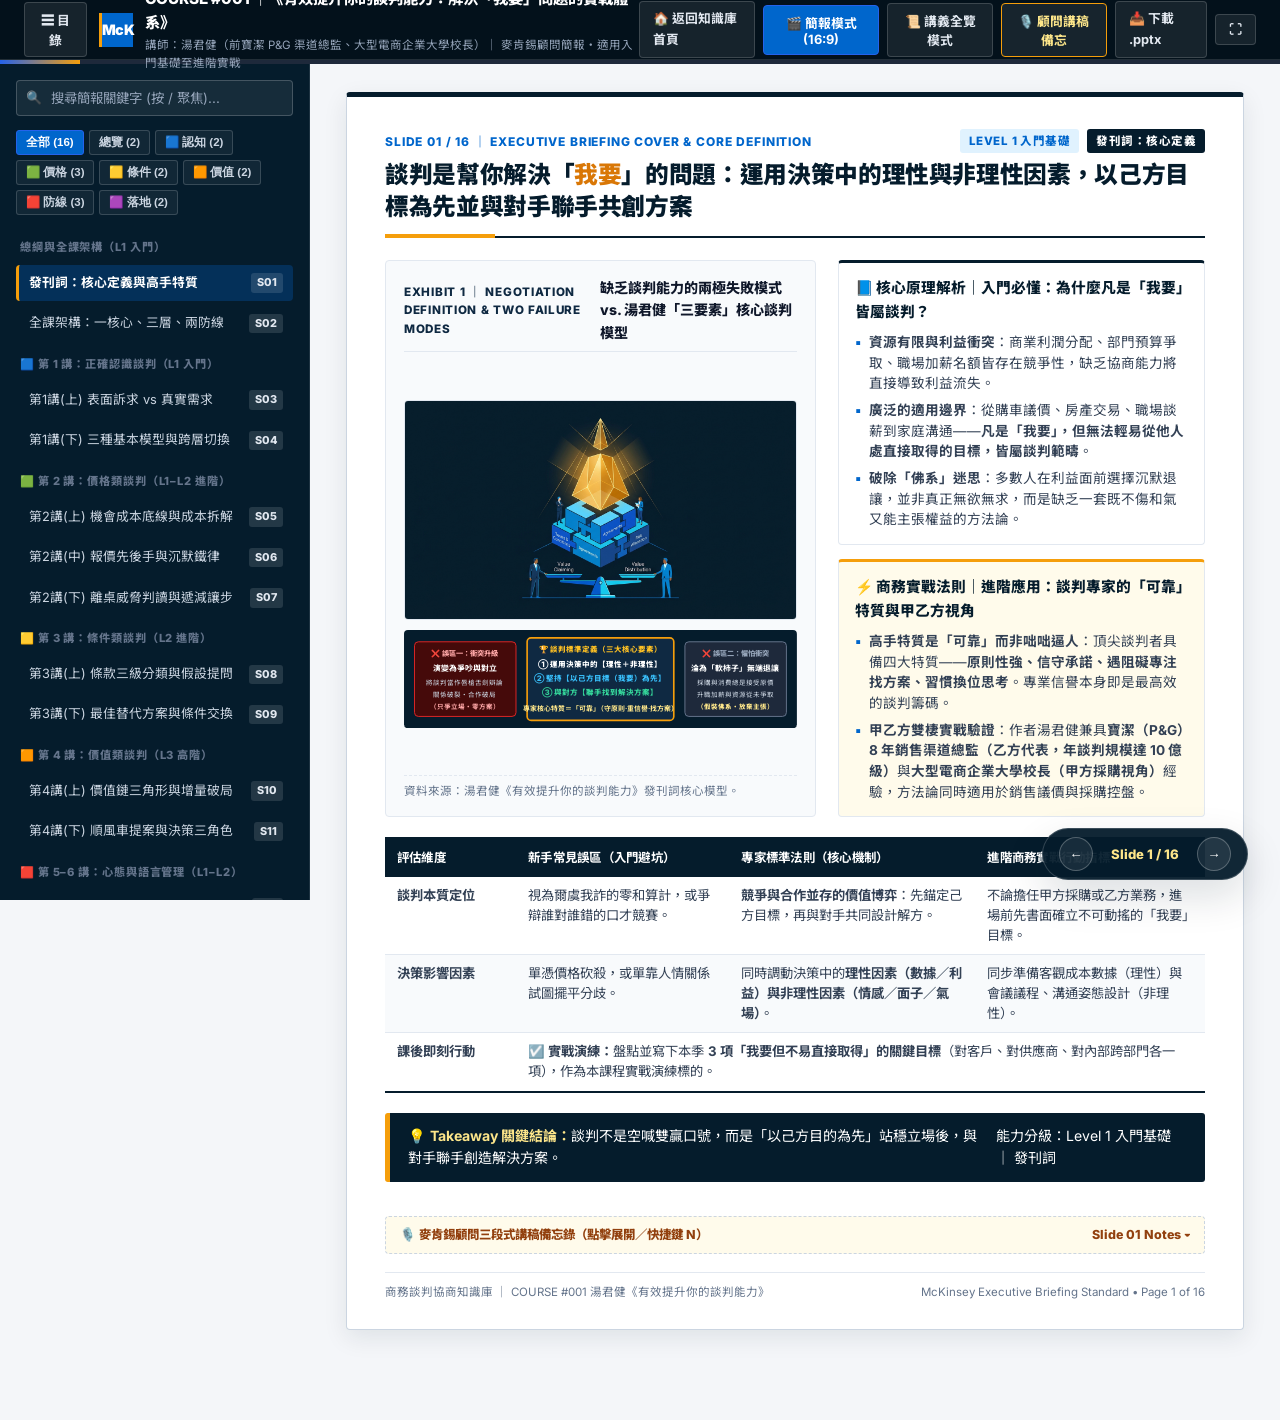
==== commit f10d82f4: "refactor: optimize content for beginner-to-advanced users with clean, precise, professional McKinsey" ====
--- a/course-tang-junjian-negotiation.html
+++ b/course-tang-junjian-negotiation.html
@@ -3,7 +3,7 @@
 <head>
   <meta charset="UTF-8">
   <meta name="viewport" content="width=device-width, initial-scale=1.0">
-  <title>《有效提升你的談判能力》湯君健｜麥肯錫顧問 16 頁精華簡報與實戰作戰教材</title>
+  <title>《有效提升你的談判能力》湯君健｜麥肯錫顧問 16 頁精華簡報與實戰教材</title>
   <link rel="preconnect" href="https://fonts.googleapis.com">
   <link rel="preconnect" href="https://fonts.gstatic.com" crossorigin>
   <link href="https://fonts.googleapis.com/css2?family=Inter:wght@400;500;600;700;800;900&family=Noto+Sans+TC:wght@400;500;700;800;900&family=Outfit:wght@500;600;700;800&display=swap" rel="stylesheet">
@@ -18,12 +18,12 @@
       <div class="deck-logo-mark">McK</div>
       <div class="deck-brand-text">
         <h1>COURSE #001 ｜《有效提升你的談判能力：解決「我要」問題的實戰體系》</h1>
-        <p>講師：湯君健（前寶潔 P&amp;G 渠道總監、大型電商企業大學校長）｜ 麥肯錫顧問逐講解析・16 頁雙視覺簡報教材</p>
+        <p>講師：湯君健（前寶潔 P&amp;G 渠道總監、大型電商企業大學校長）｜ 麥肯錫顧問簡報・適用入門基礎至進階實戰</p>
       </div>
     </div>
 
     <div class="deck-controls">
-      <a href="index.html" class="btn-deck-ctrl">🏠 返回談判知識庫門戶</a>
+      <a href="index.html" class="btn-deck-ctrl">🏠 返回知識庫首頁</a>
       <button class="btn-deck-ctrl active" id="btnModeSlide">🎬 簡報模式 (16:9)</button>
       <button class="btn-deck-ctrl" id="btnModeScroll">📜 講義全覽模式</button>
       <button class="btn-deck-ctrl gold-ctrl" id="btnToggleNotesAll" title="快捷鍵 N">🎙️ 顧問講稿備忘</button>
@@ -43,14 +43,14 @@
     <!-- Left Sidebar: Search, Layer Filter & 16-Slide Sitemap -->
     <aside class="deck-sidebar" id="deckSidebar">
       <div class="sidebar-search-box">
-        <input type="text" id="deckSearchInput" placeholder="搜尋本簡報關鍵字 (按 / 聚焦)..." autocomplete="off">
+        <input type="text" id="deckSearchInput" placeholder="搜尋簡報關鍵字 (按 / 聚焦)..." autocomplete="off">
       </div>
       <div id="deckSearchStatus" style="display:none; font-size:0.75rem; color:#CBD5E1; background:rgba(0,102,204,0.25); padding:6px 10px; border-radius:4px;"></div>
 
       <div class="sidebar-filter-pills">
         <button class="layer-btn active" data-layer="all">全部 (16)</button>
         <button class="layer-btn" data-layer="overview">總覽 (2)</button>
-        <button class="layer-btn" data-layer="foundation">🟦 認識 (2)</button>
+        <button class="layer-btn" data-layer="foundation">🟦 認知 (2)</button>
         <button class="layer-btn" data-layer="price">🟩 價格 (3)</button>
         <button class="layer-btn" data-layer="terms">🟨 條件 (2)</button>
         <button class="layer-btn" data-layer="value">🟧 價值 (2)</button>
@@ -59,9 +59,9 @@
       </div>
 
       <nav class="slide-nav-list">
-        <div class="slide-nav-group">總綱與全課骨架 (#001, #008)</div>
+        <div class="slide-nav-group">總綱與全課架構（L1 入門）</div>
         <a class="slide-nav-item active" data-target="slide-01" data-layer="overview">
-          <span>發刊詞：解決「我要」與可靠特質</span>
+          <span>發刊詞：核心定義與高手特質</span>
           <span class="slide-num-pill">S01</span>
         </a>
         <a class="slide-nav-item" data-target="slide-02" data-layer="overview">
@@ -69,9 +69,9 @@
           <span class="slide-num-pill">S02</span>
         </a>
 
-        <div class="slide-nav-group">🟦 第 1 講：正確認識談判 (#002)</div>
+        <div class="slide-nav-group">🟦 第 1 講：正確認識談判（L1 入門）</div>
         <a class="slide-nav-item" data-target="slide-03" data-layer="foundation">
-          <span>第1講(上) 分橘子啟示與談判三要點</span>
+          <span>第1講(上) 表面訴求 vs 真實需求</span>
           <span class="slide-num-pill">S03</span>
         </a>
         <a class="slide-nav-item" data-target="slide-04" data-layer="foundation">
@@ -79,13 +79,13 @@
           <span class="slide-num-pill">S04</span>
         </a>
 
-        <div class="slide-nav-group">🟩 第 2 講：價格類談判 (#003)</div>
+        <div class="slide-nav-group">🟩 第 2 講：價格類談判（L1–L2 進階）</div>
         <a class="slide-nav-item" data-target="slide-05" data-layer="price">
-          <span>第2講(上) 底線機會成本與紅酒懂行</span>
+          <span>第2講(上) 機會成本底線與成本拆解</span>
           <span class="slide-num-pill">S05</span>
         </a>
         <a class="slide-nav-item" data-target="slide-06" data-layer="price">
-          <span>第2講(中) 誰先報價與「報完價閉嘴」</span>
+          <span>第2講(中) 報價先後手與沉默鐵律</span>
           <span class="slide-num-pill">S06</span>
         </a>
         <a class="slide-nav-item" data-target="slide-07" data-layer="price">
@@ -93,47 +93,47 @@
           <span class="slide-num-pill">S07</span>
         </a>
 
-        <div class="slide-nav-group">🟨 第 3 講：條件類談判 (#004)</div>
+        <div class="slide-nav-group">🟨 第 3 講：條件類談判（L2 進階）</div>
         <a class="slide-nav-item" data-target="slide-08" data-layer="terms">
-          <span>第3講(上) 條款三級分類與兩類提問</span>
+          <span>第3講(上) 條款三級分類與假設提問</span>
           <span class="slide-num-pill">S08</span>
         </a>
         <a class="slide-nav-item" data-target="slide-09" data-layer="terms">
-          <span>第3講(下) 最佳可替代方案與條件交換</span>
+          <span>第3講(下) 最佳替代方案與條件交換</span>
           <span class="slide-num-pill">S09</span>
         </a>
 
-        <div class="slide-nav-group">🟧 第 4 講：價值類談判 (#005)</div>
+        <div class="slide-nav-group">🟧 第 4 講：價值類談判（L3 高階）</div>
         <a class="slide-nav-item" data-target="slide-10" data-layer="value">
-          <span>第4講(上) 閱讀價值鏈三角形做大餅</span>
+          <span>第4講(上) 價值鏈三角形與增量破局</span>
           <span class="slide-num-pill">S10</span>
         </a>
         <a class="slide-nav-item" data-target="slide-11" data-layer="value">
-          <span>第4講(下) 塞入主張與決策鏈三角色</span>
+          <span>第4講(下) 順風車提案與決策三角色</span>
           <span class="slide-num-pill">S11</span>
         </a>
 
-        <div class="slide-nav-group">🟥 第 5–6 講：心態、心理戰與姿態 (#006–#007)</div>
+        <div class="slide-nav-group">🟥 第 5–6 講：心態與語言管理（L1–L2）</div>
         <a class="slide-nav-item" data-target="slide-12" data-layer="defense">
-          <span>第5講(上) 離桌底氣與對事不對人</span>
+          <span>第5講(上) 離桌底氣與情緒控場</span>
           <span class="slide-num-pill">S12</span>
         </a>
         <a class="slide-nav-item" data-target="slide-13" data-layer="defense">
-          <span>第5講(下) 積極防禦五種談判心理戰</span>
+          <span>第5講(下) 五大談判心理戰積極防禦</span>
           <span class="slide-num-pill">S13</span>
         </a>
         <a class="slide-nav-item" data-target="slide-14" data-layer="posture">
-          <span>第6講 誠懇·堅定·柔軟與拒絕公式</span>
+          <span>第6講 三柱姿態與標準拒絕公式</span>
           <span class="slide-num-pill">S14</span>
         </a>
 
-        <div class="slide-nav-group">🟪 顧問整合與作戰工具 (#008)</div>
+        <div class="slide-nav-group">🟪 綜合整合與作戰工具（L3 高階）</div>
         <a class="slide-nav-item" data-target="slide-15" data-layer="synthesis">
-          <span>跨教材整合：八條因果鏈 × MEDDIC</span>
+          <span>跨模組整合：八條因果鏈 × 顧問銷售</span>
           <span class="slide-num-pill">S15</span>
         </a>
         <a class="slide-nav-item" data-target="slide-16" data-layer="synthesis">
-          <span>全課總結：談判前一頁紙與13項行動</span>
+          <span>全課總結：談判前一頁紙作戰畫布</span>
           <span class="slide-num-pill">S16</span>
         </a>
       </nav>
@@ -144,16 +144,19 @@
       <div class="slides-wrapper">
 
         <!-- ================================================================
-             SLIDE 01: 發刊詞 ｜ 談判是幫你解決「我要」的問題 (#001)
+             SLIDE 01: 發刊詞 ｜ 談判是幫你解決「我要」的問題
              ================================================================ -->
         <section class="mck-slide active-slide" id="slide-01">
           <div class="mck-slide-top">
             <div class="mck-tracker-row">
-              <div class="mck-breadcrumb">SLIDE 01 / 16 ｜ EXECUTIVE BRIEFING COVER &amp; CORE DEFINITION (#001)</div>
-              <span class="badge-mck badge-navy">發刊詞與核心命題</span>
+              <div class="mck-breadcrumb">SLIDE 01 / 16 ｜ EXECUTIVE BRIEFING COVER &amp; CORE DEFINITION</div>
+              <div style="display:flex; gap:8px;">
+                <span class="badge-mck badge-blue">LEVEL 1 入門基礎</span>
+                <span class="badge-mck badge-navy">發刊詞：核心定義</span>
+              </div>
             </div>
             <h2 class="mck-action-title">
-              談判是幫你解決「<span class="hl-gold">我要</span>」的問題：利用決策中的理性與非理性因素，以己方目的為先並與對手聯手共創方案
+              談判是幫你解決「<span class="hl-gold">我要</span>」的問題：運用決策中的理性與非理性因素，以己方目標為先並與對手聯手共創方案
             </h2>
           </div>
 
@@ -163,7 +166,7 @@
               <div class="mck-exhibit-box">
                 <div class="exhibit-header">
                   <span class="exhibit-label">EXHIBIT 1 ｜ NEGOTIATION DEFINITION &amp; TWO FAILURE MODES</span>
-                  <span class="exhibit-title">不會談判的兩極失敗模式 vs. 湯君健「三組關鍵詞」談判模型</span>
+                  <span class="exhibit-title">缺乏談判能力的兩極失敗模式 vs. 湯君健「三要素」核心談判模型</span>
                 </div>
                 <div class="exhibit-canvas">
                   <img src="images/hero-negotiation.jpg" alt="從零和拉鋸邁向三層談判架構">
@@ -171,48 +174,48 @@
                     <rect width="600" height="150" rx="6" fill="#051C2C"/>
                     <!-- Left Failure Mode -->
                     <rect x="16" y="18" width="155" height="114" rx="6" fill="#450A0A" stroke="#DC2626" stroke-width="1.5"/>
-                    <text x="93" y="40" text-anchor="middle" fill="#FCA5A5" font-size="11" font-weight="800">❌ 失敗模式一：衝突升級</text>
-                    <text x="93" y="62" text-anchor="middle" fill="#FFFFFF" font-size="12" font-weight="700">走到吵架甚至動手</text>
-                    <text x="93" y="84" text-anchor="middle" fill="#CBD5E1" font-size="10">把談判當唇槍舌劍辯論賽</text>
+                    <text x="93" y="40" text-anchor="middle" fill="#FCA5A5" font-size="11" font-weight="800">❌ 誤區一：衝突升級</text>
+                    <text x="93" y="62" text-anchor="middle" fill="#FFFFFF" font-size="12" font-weight="700">演變為爭吵與對立</text>
+                    <text x="93" y="84" text-anchor="middle" fill="#CBD5E1" font-size="10">將談判當作唇槍舌劍辯論</text>
                     <text x="93" y="102" text-anchor="middle" fill="#CBD5E1" font-size="10">關係破裂・合作破局</text>
                     <text x="93" y="120" text-anchor="middle" fill="#FCA5A5" font-size="10" font-weight="700">（只爭立場・零方案）</text>
 
                     <!-- Center Core Model -->
                     <rect x="188" y="12" width="224" height="126" rx="6" fill="#0F2942" stroke="#F59E0B" stroke-width="2.5"/>
-                    <text x="300" y="34" text-anchor="middle" fill="#FBBF24" font-size="11.5" font-weight="800">🏆 湯君健談判定義（三組關鍵詞）</text>
-                    <text x="300" y="56" text-anchor="middle" fill="#FFFFFF" font-size="11.5" font-weight="800">① 利用決策中的【理性＋非理性】</text>
-                    <text x="300" y="78" text-anchor="middle" fill="#38BDF8" font-size="11.5" font-weight="800">② 堅持【以自己的目的（我要）為先】</text>
-                    <text x="300" y="100" text-anchor="middle" fill="#34D399" font-size="11.5" font-weight="800">③ 和對方【聯手找到解決方案】</text>
-                    <text x="300" y="124" text-anchor="middle" fill="#FDE68A" font-size="10.5" font-weight="700">高手核心特質＝「可靠」（原則強·守信·找方案）</text>
+                    <text x="300" y="34" text-anchor="middle" fill="#FBBF24" font-size="11.5" font-weight="800">🏆 談判標準定義（三大核心要素）</text>
+                    <text x="300" y="56" text-anchor="middle" fill="#FFFFFF" font-size="11.5" font-weight="800">① 運用決策中的【理性＋非理性】</text>
+                    <text x="300" y="78" text-anchor="middle" fill="#38BDF8" font-size="11.5" font-weight="800">② 堅持【以己方目標（我要）為先】</text>
+                    <text x="300" y="100" text-anchor="middle" fill="#34D399" font-size="11.5" font-weight="800">③ 與對方【聯手找到解決方案】</text>
+                    <text x="300" y="124" text-anchor="middle" fill="#FDE68A" font-size="10.5" font-weight="700">專家核心特質＝「可靠」（守原則·重信譽·找方案）</text>
 
                     <!-- Right Failure Mode -->
                     <rect x="429" y="18" width="155" height="114" rx="6" fill="#1E293B" stroke="#64748B" stroke-width="1.5"/>
-                    <text x="506" y="40" text-anchor="middle" fill="#94A3B8" font-size="11" font-weight="800">❌ 失敗模式二：懼怕衝突</text>
-                    <text x="506" y="62" text-anchor="middle" fill="#FFFFFF" font-size="12" font-weight="700">被當「軟柿子」無端妥協</text>
-                    <text x="506" y="84" text-anchor="middle" fill="#CBD5E1" font-size="10">買房買車總拿原價</text>
-                    <text x="506" y="102" text-anchor="middle" fill="#CBD5E1" font-size="10">升職加薪永遠輪不到自己</text>
-                    <text x="506" y="120" text-anchor="middle" fill="#FDE68A" font-size="10" font-weight="700">（假裝佛系・不知如何主張）</text>
+                    <text x="506" y="40" text-anchor="middle" fill="#94A3B8" font-size="11" font-weight="800">❌ 誤區二：懼怕衝突</text>
+                    <text x="506" y="62" text-anchor="middle" fill="#FFFFFF" font-size="12" font-weight="700">淪為「軟柿子」無端退讓</text>
+                    <text x="506" y="84" text-anchor="middle" fill="#CBD5E1" font-size="10">採購與消費總是接受原價</text>
+                    <text x="506" y="102" text-anchor="middle" fill="#CBD5E1" font-size="10">升職加薪與資源從未爭取</text>
+                    <text x="506" y="120" text-anchor="middle" fill="#FDE68A" font-size="10" font-weight="700">（假裝佛系・放棄主張）</text>
                   </svg>
                 </div>
-                <div class="exhibit-source">資料來源：得到APP《有效提升你的谈判能力》發刊詞（湯君健，知識庫 #001）。</div>
-              </div>
-
-              <!-- Right: Core Insights & Speaker Credentials -->
+                <div class="exhibit-source">資料來源：湯君健《有效提升你的談判能力》發刊詞核心模型。</div>
+              </div>
+
+              <!-- Right: Clean 2-Tier Bucket Cards -->
               <div style="display: flex; flex-direction: column; gap: 14px;">
                 <div class="mck-bucket-card navy-top">
-                  <div class="bucket-title">🎯 為什麼每個人都需要談判？（凡是「我要」皆談判）</div>
-                  <ul class="bucket-list">
-                    <li><strong>利益衝突與資源不足無處不在</strong>：項目利潤、升職加薪預算都是零和分配（你多拿，對方就少拿）。</li>
-                    <li><strong>適用邊界極廣</strong>：買車想便宜 1 萬、賣房想多賣 10 萬、職場要加薪 20%、甚至讓孩子放下手機上床睡覺——<strong>凡是「我要」，但從別人那裡沒那麼容易要到的，都屬於談判範疇</strong>。</li>
-                    <li><strong>破除「佛系」假象</strong>：現實中多數所謂「無欲無求」的人，其實是不知道該如何去主張和追求自己的利益。</li>
+                  <div class="bucket-title">📘 核心原理解析｜入門必懂：為什麼凡是「我要」皆屬談判？</div>
+                  <ul class="bucket-list">
+                    <li><strong>資源有限與利益衝突</strong>：商業利潤分配、部門預算爭取、職場加薪名額皆存在競爭性，缺乏協商能力將直接導致利益流失。</li>
+                    <li><strong>廣泛的適用邊界</strong>：從購車議價、房產交易、職場談薪到家庭溝通——<strong>凡是「我要」，但無法輕易從他人處直接取得的目標，皆屬談判範疇</strong>。</li>
+                    <li><strong>破除「佛系」迷思</strong>：多數人在利益面前選擇沉默退讓，並非真正無欲無求，而是缺乏一套既不傷和氣又能主張權益的方法論。</li>
                   </ul>
                 </div>
 
                 <div class="mck-bucket-card gold-top">
-                  <div class="bucket-title">🏅 談判高手的真實畫像與講者甲乙方雙棲背景</div>
-                  <ul class="bucket-list">
-                    <li><strong>高手特質是「可靠」而非「伶牙俐齒」</strong>：真正的談判專家不是咄咄逼人，而是<strong>原則性強、信守諾言、遇困難找方案不抱怨、習慣換位思考</strong>。信譽本身就是核心談判資產。</li>
-                    <li><strong>湯君健雙棲實戰資歷</strong>：先任<strong>寶潔（P&amp;G）銷售部 8 年渠道總監（乙方）</strong>，每年與戰略客戶採購進行幾十輪合同談判，年合同額約 <strong>10 個億</strong>（原文未載幣別），獲大中國區最佳銷售獎；後任<strong>大型電商企業大學校長（甲方）</strong>，與採購並肩研究如何向供應商爭取更多資源投入。</li>
+                  <div class="bucket-title">⚡ 商務實戰法則｜進階應用：談判專家的「可靠」特質與甲乙方視角</div>
+                  <ul class="bucket-list">
+                    <li><strong>高手特質是「可靠」而非咄咄逼人</strong>：頂尖談判者具備四大特質——<strong>原則性強、信守承諾、遇阻礙專注找方案、習慣換位思考</strong>。專業信譽本身即是最高效的談判籌碼。</li>
+                    <li><strong>甲乙方雙棲實戰驗證</strong>：作者湯君健兼具<strong>寶潔（P&amp;G）8 年銷售渠道總監（乙方代表，年談判規模達 10 億級）</strong>與<strong>大型電商企業大學校長（甲方採購視角）</strong>經驗，方法論同時適用於銷售議價與採購控盤。</li>
                   </ul>
                 </div>
               </div>
@@ -223,36 +226,36 @@
               <table class="mck-table">
                 <thead>
                   <tr>
-                    <th>評估維度</th>
-                    <th>大眾對談判的常見誤解</th>
-                    <th>湯君健《有效提升你的談判能力》核心定義</th>
-                    <th>David 實戰應用（甲乙方雙重角色｜顧問推論）</th>
+                    <th style="width: 16%;">評估維度</th>
+                    <th style="width: 26%;">新手常見誤區（入門避坑）</th>
+                    <th style="width: 30%;">專家標準法則（核心機制）</th>
+                    <th style="width: 28%;">進階商務實戰行動指標</th>
                   </tr>
                 </thead>
                 <tbody>
                   <tr>
-                    <td><strong>本質與目標</strong></td>
-                    <td>爾虞我詐的算計，或兩排西裝專家唇槍舌劍辯論、說服對方認輸。</td>
-                    <td><strong>競爭與合作並存的「遊戲」</strong>：先錨定己方「我要」目的，再與對方聯手創造性地找解決方案。</td>
-                    <td>對業主（乙方角色）與對供應商/分包商（甲方角色）皆先寫下不可動搖的「我要」目標。</td>
-                  </tr>
-                  <tr>
-                    <td><strong>決策驅動因素</strong></td>
-                    <td>以為單靠利益算計（砍價）或單靠打感情牌（交情）就能擺平。</td>
-                    <td>同時運用人決策中的<strong>理性因素（利益/數據）與非理性因素（情感/立場/氣場/面子）</strong>。</td>
-                    <td>工程採購與合約談判除了算清 BOM 成本，亦須布局議程、座位與決策者心理訴求。</td>
-                  </tr>
-                  <tr>
-                    <td><strong>立即落地行動 (#001)</strong></td>
-                    <td colspan="3"><strong>☑️ 待辦行動：</strong>列出本季 <strong>3 件「我要但不易要到」的事項清單</strong>（客戶、供應商、內部團隊各一），作為後續價格／條件／價值三類技巧的實戰演練標的。</td>
+                    <td><strong>談判本質定位</strong></td>
+                    <td>視為爾虞我詐的零和算計，或爭辯誰對誰錯的口才競賽。</td>
+                    <td><strong>競爭與合作並存的價值博弈</strong>：先錨定己方目標，再與對手共同設計解方。</td>
+                    <td>不論擔任甲方採購或乙方業務，進場前先書面確立不可動搖的「我要」目標。</td>
+                  </tr>
+                  <tr>
+                    <td><strong>決策影響因素</strong></td>
+                    <td>單憑價格砍殺，或單靠人情關係試圖擺平分歧。</td>
+                    <td>同時調動決策中的<strong>理性因素（數據／利益）與非理性因素（情感／面子／氣場）</strong>。</td>
+                    <td>同步準備客觀成本數據（理性）與會議議程、溝通姿態設計（非理性）。</td>
+                  </tr>
+                  <tr>
+                    <td><strong>課後即刻行動</strong></td>
+                    <td colspan="3"><strong>☑️ 實戰演練：</strong>盤點並寫下本季 <strong>3 項「我要但不易直接取得」的關鍵目標</strong>（對客戶、對供應商、對內部跨部門各一項），作為本課程實戰演練標的。</td>
                   </tr>
                 </tbody>
               </table>
             </div>
 
             <div class="mck-takeaway-bar">
-              <span>💡 <strong>Takeaway 關鍵結論：</strong>談判定義把「以自己目的為先」與「聯手找方案」並列——不是空喊雙贏口號，而是先站穩己方目標再合作。</span>
-              <span>對應來源：0.發刊詞 ｜ 知識庫 #001</span>
+              <span>💡 <strong>Takeaway 關鍵結論：</strong>談判不是空喊雙贏口號，而是「以己方目的為先」站穩立場後，與對手聯手創造解決方案。</span>
+              <span>能力分級：Level 1 入門基礎 ｜ 發刊詞</span>
             </div>
 
             <div class="mck-speaker-notes">
@@ -261,30 +264,33 @@
                 <span>Slide 01 Notes ▾</span>
               </div>
               <div class="notes-body">
-                <strong>① 本頁結論：</strong>談判不是律師或外交官的專利，凡是生活中「我要、但不容易從別人那裡要到」的事，都需要透過「以己為先、軟硬兼施、聯手共創」的談判來解決。<br>
-                <strong>② 補充說明：</strong>講者湯君健擁有寶潔 8 年渠道總監（乙方，年談判規模約 10 億，原文未載幣別）與大型電商企業大學校長（甲方採購）的雙重經歷。他觀察到不會談判的人往往陷入兩個極端：要嘛吵架翻臉，要嘛怕衝突當「軟柿子」買車買房拿原價、加薪永遠輪不到自己。真正的高手給人的感覺是「可靠」——原則強、守信、專注找方案。<br>
-                <strong>③ 下一頁轉場：</strong>建立對談判的基礎定義後，下一頁我們用一張全景架構圖，鳥瞰整門課程「一核心、三層循環、兩道防線」的邏輯骨架。
+                <strong>① 本頁結論：</strong>談判並非外交官或法務的專利；凡是職場與商業中「我要、但無法輕易取得」的目標，皆需透過「以己為先、軟硬兼施、聯手共創」的談判來實現。<br>
+                <strong>② 圖表解讀：</strong>請看左側 Exhibit 1，缺乏談判訓練者常陷入兩個極端：一是衝突升級導致破局，二是懼怕衝突淪為無端妥協的「軟柿子」。真正的高手給人的核心印象是「可靠」——原則明確、重信守諾、專注解決問題。<br>
+                <strong>③ 行動呼籲：</strong>請在進入後續章節前，先列出本季 3 項最關鍵的「我要」清單，帶著具體問題進入下一頁的全課戰略架構。
               </div>
             </div>
           </div>
 
           <div class="mck-slide-footer">
-            <span>談判協商知識庫 ｜ COURSE #001 湯君健《有效提升你的談判能力》</span>
-            <span>McKinsey Executive Briefing Format • Page 1 of 16</span>
+            <span>商務談判協商知識庫 ｜ COURSE #001 湯君健《有效提升你的談判能力》</span>
+            <span>McKinsey Executive Briefing Standard • Page 1 of 16</span>
           </div>
         </section>
 
         <!-- ================================================================
-             SLIDE 02: 全課架構圖 ｜ 一核心、三層循環、兩道防線 (#001, #008)
+             SLIDE 02: 全課架構圖 ｜ 一核心、三層循環、兩道防線
              ================================================================ -->
         <section class="mck-slide" id="slide-02">
           <div class="mck-slide-top">
             <div class="mck-tracker-row">
-              <div class="mck-breadcrumb">SLIDE 02 / 16 ｜ FULL-COURSE ARCHITECTURE &amp; CAUSAL ENGINE (#008)</div>
-              <span class="badge-mck badge-blue">全課邏輯骨架</span>
+              <div class="mck-breadcrumb">SLIDE 02 / 16 ｜ FULL-COURSE ARCHITECTURE &amp; STRATEGIC ENGINE</div>
+              <div style="display:flex; gap:8px;">
+                <span class="badge-mck badge-blue">LEVEL 1–3 全景架構</span>
+                <span class="badge-mck badge-navy">全課邏輯骨架</span>
+              </div>
             </div>
             <h2 class="mck-action-title">
-              全課邏輯骨架：以「<span class="hl-blue">我要</span>」為核心，串聯價格、條件、價值三層循環模型，並由內在心態與外在姿態築起兩道防線
+              全課戰略骨架：以「<span class="hl-blue">我要</span>」為核心，串聯價格、條件、價值三層循環模型，並由心態與姿態築起兩道防線
             </h2>
           </div>
 
@@ -294,134 +300,133 @@
               <div class="mck-exhibit-box">
                 <div class="exhibit-header">
                   <span class="exhibit-label">EXHIBIT 2 ｜ 1-CORE, 3-LAYER LOOP &amp; 2-DEFENSE ARCHITECTURE</span>
-                  <span class="exhibit-title">三類談判動態循環（價格→條件→價值→回價格分配）與內外防線支撐圖</span>
+                  <span class="exhibit-title">三類談判動態循環（價格 → 條件 → 價值 → 回歸價格分配）與雙防線支撐圖</span>
                 </div>
                 <div class="exhibit-canvas">
                   <svg viewBox="0 0 620 330" width="100%">
                     <rect width="620" height="330" rx="6" fill="#F8FAFC" stroke="#CBD5E1"/>
                     <!-- Top Core Banner -->
                     <rect x="20" y="14" width="580" height="44" rx="6" fill="#051C2C"/>
-                    <text x="310" y="41" text-anchor="middle" fill="#FBBF24" font-size="13" font-weight="800">🎯 一核心：以「我要」為先 × 區分表面訴求與真實需求（發刊詞 &amp; 第 1 講）</text>
+                    <text x="310" y="41" text-anchor="middle" fill="#FBBF24" font-size="13" font-weight="800">🎯 一核心：以「我要」為先 × 穿透表面訴求挖掘真實需求（發刊詞 &amp; 第 1 講）</text>
 
                     <!-- 3 Layers Loop Box -->
                     <rect x="20" y="70" width="580" height="138" rx="8" fill="#EFF6FF" stroke="#93C5FD" stroke-width="1.5"/>
-                    <text x="310" y="90" text-anchor="middle" fill="#1E3A8A" font-size="11.5" font-weight="800">🔄 三層動態循環模型（由簡到繁・卡關主動切換・做大餅後回到價格分配）</text>
+                    <text x="310" y="90" text-anchor="middle" fill="#1E3A8A" font-size="11.5" font-weight="800">🔄 三層動態循環模型（由簡到繁・卡關時主動升級・把餅做大後回歸價格分配）</text>
 
                     <!-- L1 Price -->
                     <rect x="36" y="102" width="162" height="92" rx="6" fill="#FFFFFF" stroke="#0284C7" stroke-width="2"/>
                     <text x="117" y="122" text-anchor="middle" fill="#0284C7" font-size="11" font-weight="800">L1 價格談判（第 2 講）</text>
-                    <text x="117" y="141" text-anchor="middle" fill="#051C2C" font-size="12" font-weight="800">零和博弈・基本功</text>
-                    <text x="117" y="160" text-anchor="middle" fill="#475569" font-size="10">底線(機會成本)・目標尺子</text>
+                    <text x="117" y="141" text-anchor="middle" fill="#051C2C" font-size="12" font-weight="800">分配型零和・基本功</text>
+                    <text x="117" y="160" text-anchor="middle" fill="#475569" font-size="10">機會成本底線・市場尺子</text>
                     <text x="117" y="176" text-anchor="middle" fill="#475569" font-size="10">報完價閉嘴・遞減讓步</text>
 
                     <!-- Arrow L1 -> L2 -->
-                    <text x="213" y="138" text-anchor="middle" fill="#D97706" font-size="9.5" font-weight="800">降價卡死</text>
+                    <text x="213" y="138" text-anchor="middle" fill="#D97706" font-size="9.5" font-weight="800">單價卡死</text>
                     <path d="M 198 148 L 228 148" stroke="#D97706" stroke-width="2.5"/>
 
                     <!-- L2 Terms -->
                     <rect x="229" y="102" width="162" height="92" rx="6" fill="#FFFFFF" stroke="#059669" stroke-width="2"/>
-                    <text x="310" y="122" text-anchor="middle" fill="#059669" font-size="11" font-weight="800">L2 條件/交換談判（第 3 講）</text>
-                    <text x="310" y="141" text-anchor="middle" fill="#051C2C" font-size="12" font-weight="800">多條款・各取所需</text>
-                    <text x="310" y="160" text-anchor="middle" fill="#475569" font-size="10">主要/次要/底線・假設題</text>
+                    <text x="310" y="122" text-anchor="middle" fill="#059669" font-size="11" font-weight="800">L2 條件談判（第 3 講）</text>
+                    <text x="310" y="141" text-anchor="middle" fill="#051C2C" font-size="12" font-weight="800">多維度條款・各取所需</text>
+                    <text x="310" y="160" text-anchor="middle" fill="#475569" font-size="10">主要/次要/底線・假設提問</text>
                     <text x="310" y="176" text-anchor="middle" fill="#475569" font-size="10">最佳替代方案・條件換條件</text>
 
                     <!-- Arrow L2 -> L3 -->
-                    <text x="406" y="138" text-anchor="middle" fill="#D97706" font-size="9.5" font-weight="800">條件到頭</text>
+                    <text x="406" y="138" text-anchor="middle" fill="#D97706" font-size="9.5" font-weight="800">條款耗盡</text>
                     <path d="M 391 148 L 421 148" stroke="#D97706" stroke-width="2.5"/>
 
                     <!-- L3 Value -->
                     <rect x="422" y="102" width="162" height="92" rx="6" fill="#065F46" stroke="#10B981" stroke-width="2"/>
                     <text x="503" y="122" text-anchor="middle" fill="#6EE7B7" font-size="11" font-weight="800">L3 價值談判（第 4 講）</text>
-                    <text x="503" y="141" text-anchor="middle" fill="#FFFFFF" font-size="12" font-weight="800">閱讀價值鏈・把餅做大</text>
+                    <text x="503" y="141" text-anchor="middle" fill="#FFFFFF" font-size="12" font-weight="800">整合型共創・把餅做大</text>
                     <text x="503" y="160" text-anchor="middle" fill="#D1FAE5" font-size="10">納入第三方(顧客)三角形</text>
-                    <text x="503" y="176" text-anchor="middle" fill="#FDE68A" font-size="10">塞進主張・ABC選項・三角色</text>
+                    <text x="503" y="176" text-anchor="middle" fill="#FDE68A" font-size="10">嵌入主張・ABC方案・三角色</text>
 
                     <!-- Two Defense Lines -->
                     <rect x="20" y="220" width="282" height="96" rx="6" fill="#FFFBEB" stroke="#D97706" stroke-width="2"/>
-                    <text x="161" y="242" text-anchor="middle" fill="#B45309" font-size="11.5" font-weight="800">🛡️ 防線一：內在心態與心理戰（第 5 講）</text>
+                    <text x="161" y="242" text-anchor="middle" fill="#B45309" font-size="11.5" font-weight="800">🛡️ 防線一：內在心態與心理防禦（第 5 講）</text>
                     <text x="161" y="264" text-anchor="middle" fill="#051C2C" font-size="11" font-weight="700">「沒有非成交不可」＋「對事不對人」</text>
-                    <text x="161" y="284" text-anchor="middle" fill="#475569" font-size="10">雙贏是結果非目的・崩潰前主動喊停</text>
-                    <text x="161" y="302" text-anchor="middle" fill="#B45309" font-size="10" font-weight="700">識破5招：虛張聲勢/負罪感/面子/時間/紅白臉</text>
+                    <text x="161" y="284" text-anchor="middle" fill="#475569" font-size="10">雙贏是結果非目的・情緒失控前主動喊停</text>
+                    <text x="161" y="302" text-anchor="middle" fill="#B45309" font-size="10" font-weight="700">破解5招：虛張聲勢/負罪感/面子/期限/紅白臉</text>
 
                     <rect x="318" y="220" width="282" height="96" rx="6" fill="#051C2C" stroke="#38BDF8" stroke-width="2"/>
                     <text x="459" y="242" text-anchor="middle" fill="#38BDF8" font-size="11.5" font-weight="800">🎙️ 防線二：外在語言與肢體管理（第 6 講）</text>
                     <text x="459" y="264" text-anchor="middle" fill="#FFFFFF" font-size="11" font-weight="700">「態度誠懇・立場堅定・身段柔軟」</text>
-                    <text x="459" y="284" text-anchor="middle" fill="#CBD5E1" font-size="10">拒絕公式（前半關門＋後半指路）</text>
-                    <text x="459" y="302" text-anchor="middle" fill="#FDE68A" font-size="10" font-weight="700">模糊語言潤滑・「如果…就…」打開溝通之門</text>
+                    <text x="459" y="284" text-anchor="middle" fill="#CBD5E1" font-size="10">標準拒絕公式（前半關門＋後半指路）</text>
+                    <text x="459" y="302" text-anchor="middle" fill="#FDE68A" font-size="10" font-weight="700">模糊語言潤滑・「如果…就…」句型開啟交換</text>
                   </svg>
                 </div>
-                <div class="exhibit-source">資料來源：湯君健《有效提升你的谈判能力》全課回顧與知識庫 #008 因果網路分析。</div>
-              </div>
-
-              <!-- Right: Structural Synthesis -->
+                <div class="exhibit-source">資料來源：湯君健《有效提升你的談判能力》全課程結構化整合圖。</div>
+              </div>
+
+              <!-- Right: Clean 2-Tier Bucket Cards -->
               <div style="display: flex; flex-direction: column; gap: 14px;">
                 <div class="mck-bucket-card navy-top">
-                  <div class="bucket-title">🧭 全課演進脈絡：為什麼三種類型是「循環」而非單向？</div>
-                  <ul class="bucket-list">
-                    <li><strong>層層遞進（由簡到繁）</strong>：第 1 講建立三要點並拆出三種基本模型；第 2～4 講分別展開<strong>價格類、條件類（交換類）、價值類</strong>具體打法；第 5～6 講則為三類共用的底層心態與外顯姿態。</li>
-                    <li><strong>動態循環閉環（#002 明載）</strong>：當對方死不降價時，主動切換到<strong>條件層</strong>交換條款；當現有條款也無解時，升級到<strong>價值層</strong>納入第三方把餅做大；<strong>但餅做大之後仍要分配，最終又會回到價格談判</strong>。</li>
-                    <li><strong>術語校準（#007 確認）</strong>：發刊詞與第 6 講總結稱第 3 講為「交換類談判」，第 3 講標題為「條件類談判」，兩者完全指同一類。</li>
+                  <div class="bucket-title">📘 核心原理解析｜入門必懂：為什麼三層模型是「動態循環」？</div>
+                  <ul class="bucket-list">
+                    <li><strong>由簡入繁的結構拆解</strong>：第 1 講建立底層認知；第 2 至 4 講依序拆解「價格、條件、價值」三層打法；第 5 至 6 講則為貫穿全程的心態與語言防線。</li>
+                    <li><strong>跨層升級與閉環分配</strong>：當單一價格談判卡死時，主動切換至<strong>條件層（交換條款）</strong>；當既有條款仍無交集時，升級至<strong>價值層（納入第三方把餅做大）</strong>；而增量價值創造後，最終仍須回到<strong>價格層完成利益分配</strong>。</li>
                   </ul>
                 </div>
 
                 <div class="mck-bucket-card gold-top">
-                  <div class="bucket-title">⚠️ 顧問識別之「課程空白」與補強提醒（知識庫 #008）</div>
-                  <ul class="bucket-list">
-                    <li><strong>空白一｜談判後的履約與覆盤</strong>：原課聚焦於談判桌上的博弈與成交，未展開簽約後的履約監控、變更索賠與長期關係維護（僅在第 5 講點出「短期讓步換不來平等長期關係」）。</li>
-                    <li><strong>空白二｜談判前清單未完全展開</strong>：第 1 講提及講者有「重要談判前工作清單」，但未逐條展開表格；我們已於 <strong>Slide 16 整合為「談判前一頁紙」</strong>供直接落地。</li>
-                  </ul>
-                </div>
-              </div>
-            </div>
-
-            <!-- Table 2: Tool x Chapter Matrix from #008 -->
+                  <div class="bucket-title">⚡ 商務實戰法則｜進階應用：全週期合約控盤與補強延伸</div>
+                  <ul class="bucket-list">
+                    <li><strong>術語精準對齊</strong>：課程中之「條件類談判」與「交換類談判」實為同一概念，核心皆在利用雙方對不同條款的權重差異進行互利置換。</li>
+                    <li><strong>延伸至簽約後履約管理</strong>：桌上談判達成協議後，進階管理者須同步建立履約里程碑檢核與長期關係維護機制，避免「簽約即失控」。</li>
+                  </ul>
+                </div>
+              </div>
+            </div>
+
+            <!-- Table 2 -->
             <div class="mck-table-wrap">
               <table class="mck-table">
                 <thead>
                   <tr>
-                    <th>作戰階段／工具維度</th>
-                    <th>#003 價格類談判 (第 2 講)</th>
-                    <th>#004 條件類談判 (第 3 講)</th>
-                    <th>#005 價值類談判 (第 4 講)</th>
-                    <th>#006–#007 心態與姿態防線 (第 5–6 講)</th>
+                    <th style="width: 16%;">作戰階段</th>
+                    <th style="width: 21%;">L1 價格類談判（第 2 講）</th>
+                    <th style="width: 21%;">L2 條件類談判（第 3 講）</th>
+                    <th style="width: 21%;">L3 價值類談判（第 4 講）</th>
+                    <th style="width: 21%;">心態與姿態防線（第 5–6 講）</th>
                   </tr>
                 </thead>
                 <tbody>
                   <tr>
                     <td><strong>1. 進場準備</strong></td>
-                    <td>定<strong>底線（機會成本）</strong>、目標價（市場尺子）、拆解供應鏈成本。</td>
-                    <td>盤點 20+ 可談條款，分<strong>主要目標／次要目標／底線條件</strong>。</td>
-                    <td>閱讀完整<strong>價值鏈（含顧客第三方）</strong>、嚴謹計算增量數字。</td>
-                    <td>備妥<strong>離桌替代方案</strong>、說明事前準備（如提前對帳）釋放誠意。</td>
+                    <td>錨定<strong>機會成本底線</strong>、市場目標價，拆解供應鏈成本。</td>
+                    <td>盤點 20+ 可談條款，分為<strong>主要／次要／底線</strong>三級。</td>
+                    <td>繪製含<strong>顧客第三方之價值鏈</strong>，精算增量效益數據。</td>
+                    <td>確立<strong>離桌替代方案</strong>；主動說明會前準備工作以展現誠意。</td>
                   </tr>
                   <tr>
                     <td><strong>2. 資訊刺探</strong></td>
-                    <td>依資訊對稱度決定<strong>誰先報價</strong>；要求對方解釋報價來源。</td>
-                    <td>中層非正式會議（吹風會）；問<strong>需求確認排序題</strong>與<strong>假設性問題</strong>。</td>
-                    <td>多問對方<strong>未來生意規劃与戰略重點</strong>，找順風車切入點。</td>
-                    <td><strong>絕不問對方底線</strong>，改問對方期望的「理想結果」。</td>
-                  </tr>
-                  <tr>
-                    <td><strong>3. 讓步與交換</strong></td>
-                    <td>不一步到位、做<strong>不情願讓步者</strong>、讓步幅度逐漸縮小。</td>
-                    <td><strong>讓在次要目標保主要目標</strong>、不情願讓步、<strong>雙方同讓（條件換條件）</strong>。</td>
-                    <td>拆成 <strong>A/B/C 三方案</strong>（投入/見效/風險）讓對方選，對準三角色。</td>
-                    <td>多用<strong>「如果…就…」</strong>句型把威脅改寫為條件交換。</td>
+                    <td>依資訊對稱度決定<strong>先後手報價</strong>；要求對手解釋報價依據。</td>
+                    <td>召開中層吹風會；運用<strong>優先級排序題</strong>與<strong>二選一假設題</strong>。</td>
+                    <td>探詢對方<strong>年度戰略與業務規劃</strong>，尋找順風車切入點。</td>
+                    <td><strong>切忌探問對方底線</strong>，改為詢問對方期望的「理想結果」。</td>
+                  </tr>
+                  <tr>
+                    <td><strong>3. 讓步交換</strong></td>
+                    <td>絕不一步到位；扮演<strong>不情願讓步者</strong>，讓步幅度逐次遞減。</td>
+                    <td><strong>讓次要保主要</strong>；堅持雙方同步讓步（<strong>條件換條件</strong>）。</td>
+                    <td>設計 <strong>A/B/C 三套方案</strong>，精準對接拍板、評估與執行角色。</td>
+                    <td>善用<strong>「如果…就…」</strong>條件句型，將單方威脅轉化為雙向交換。</td>
                   </tr>
                   <tr>
                     <td><strong>4. 僵局破冰</strong></td>
-                    <td>從「具體使用場景小挑刺」辨識<strong>離桌威脅真偽</strong>。</td>
-                    <td>挖掘對方表面苛刻條件背後的顧慮，提出<strong>最佳可替代方案</strong>。</td>
-                    <td>跳出底邊零和，在<strong>顧客頂點</strong>做文章把三角形面積做大。</td>
-                    <td>情緒快崩<strong>主動喊停</strong>；用<strong>拒絕公式（關門＋指路）</strong>守底線不冷場。</td>
+                    <td>從「具體使用場景挑刺」判讀<strong>離桌威脅真偽</strong>。</td>
+                    <td>挖掘苛刻條款背後的真實顧慮，提出<strong>最佳可替代方案</strong>。</td>
+                    <td>跳出買賣雙邊零和，由<strong>顧客端頂點</strong>擴大三角形總利潤面積。</td>
+                    <td>情緒波動時<strong>主動喊停休息</strong>；以<strong>拒絕公式（關門＋指路）</strong>破局。</td>
                   </tr>
                 </tbody>
               </table>
             </div>
 
             <div class="mck-takeaway-bar">
-              <span>💡 <strong>Takeaway 關鍵結論：</strong>先用三層模型看清自己身處哪一層，再用內外兩道防線守住底線，任何複雜談判都能游刃有餘。</span>
-              <span>對應來源：全課總結 ｜ 知識庫 #008</span>
+              <span>💡 <strong>Takeaway 關鍵結論：</strong>先用三層模型診斷當前談判所處維度，再以內外兩道防線守住底線，即可系統化掌控全局。</span>
+              <span>能力分級：Level 1–3 全景架構 ｜ 全課總覽</span>
             </div>
 
             <div class="mck-speaker-notes">
@@ -430,30 +435,33 @@
                 <span>Slide 02 Notes ▾</span>
               </div>
               <div class="notes-body">
-                <strong>① 本頁結論：</strong>全課可高度濃縮為「一核心、三層循環、兩道防線」架構，四個作戰階段（準備、資訊、讓步、破局）在每一層都有對應的具體工具。<br>
-                <strong>② 補充說明：</strong>請特別留意表格中的橫向貫通：例如第 2 講的「底線＝機會成本」直接支撐了第 5 講「沒有非成交不可」的離桌底氣；第 3 講的「條件換條件」則在第 6 講轉化為「如果你們能…我們就…」的語言公式。<br>
-                <strong>③ 下一頁轉場：</strong>掌握全局地圖後，我們正式進入第一講「正確認識談判」，從經典的「兩個小孩分橘子」故事看懂什麼叫表面訴求與真實需求。
+                <strong>① 本頁結論：</strong>全課程濃縮為「一核心、三層循環、兩道防線」架構，四個標準作戰階段（準備、刺探、交換、破局）在各層皆有對應工具。<br>
+                <strong>② 圖表解讀：</strong>請看底部矩陣的橫向連貫性：第 2 講的「機會成本底線」直接賦予第 5 講「沒有非成交不可」的離桌底氣；第 3 講的「條件換條件」則在第 6 講落地為「如果…就…」的標準句型。<br>
+                <strong>③ 行動呼籲：</strong>掌握全局藍圖後，下一頁進入第 1 講「正確認識談判」，透過經典「分橘子模型」剖析表面訴求與真實需求的差異。
               </div>
             </div>
           </div>
 
           <div class="mck-slide-footer">
-            <span>談判協商知識庫 ｜ COURSE #001 湯君健《有效提升你的談判能力》</span>
-            <span>McKinsey Executive Briefing Format • Page 2 of 16</span>
+            <span>商務談判協商知識庫 ｜ COURSE #001 湯君健《有效提升你的談判能力》</span>
+            <span>McKinsey Executive Briefing Standard • Page 2 of 16</span>
           </div>
         </section>
 
         <!-- ================================================================
-             SLIDE 03: 第 1 講（上）談判三要點與分橘子啟示 (#002)
+             SLIDE 03: 第 1 講（上）談判三要點與分橘子啟示
              ================================================================ -->
         <section class="mck-slide" id="slide-03">
           <div class="mck-slide-top">
             <div class="mck-tracker-row">
-              <div class="mck-breadcrumb">SLIDE 03 / 16 ｜ LESSON 1 (PART A): THREE ESSENTIALS &amp; THE ORANGE PARABLE (#002)</div>
-              <span class="badge-mck badge-blue">第 1 講：正確認識談判</span>
+              <div class="mck-breadcrumb">SLIDE 03 / 16 ｜ LESSON 1 (PART A): THREE ESSENTIALS &amp; ICEBERG DEMAND MODEL</div>
+              <div style="display:flex; gap:8px;">
+                <span class="badge-mck badge-blue">LEVEL 1 入門基礎</span>
+                <span class="badge-mck badge-navy">第 1 講：正確認識談判</span>
+              </div>
             </div>
             <h2 class="mck-action-title">
-              第 1 講（上）表面訴求不等於真實需求：堅守「以自己目的為先」，透過資訊交換與換位加工挖掘對方的「<span class="hl-gold">橘子皮</span>」
+              第 1 講（上）表面訴求不等於真實需求：堅守「以己方目的為先」，透過資訊交換與加工挖掘對方的「<span class="hl-gold">橘子皮</span>」
             </h2>
           </div>
 
@@ -462,61 +470,62 @@
               <!-- Left: Visual Exhibit 3 -->
               <div class="mck-exhibit-box">
                 <div class="exhibit-header">
-                  <span class="exhibit-label">EXHIBIT 3 ｜ SURFACE POSITION VS. UNDERLYING DEMAND (ORANGE PARABLE)</span>
-                  <span class="exhibit-title">兩個小孩分 5 個橘子：從「零和搶數量」到「皮肉分離雙贏」的冰山結構</span>
+                  <span class="exhibit-label">EXHIBIT 3 ｜ SURFACE POSITION VS. UNDERLYING INTEREST (ORANGE PARABLE)</span>
+                  <span class="exhibit-title">分橘子冰山模型：從「零和爭奪數量」到「果皮與果肉分離雙贏」的需求解構</span>
                 </div>
                 <div class="exhibit-canvas">
                   <svg viewBox="0 0 600 310" width="100%">
                     <rect width="600" height="310" rx="6" fill="#051C2C"/>
                     <!-- Waterline -->
                     <line x1="20" y1="125" x2="580" y2="125" stroke="#38BDF8" stroke-width="2" stroke-dasharray="6,4"/>
-                    <text x="570" y="116" text-anchor="end" fill="#38BDF8" font-size="10" font-weight="700">🌊 水面以上：表面訴求（爭奪 5 個橘子數量）</text>
-                    <text x="570" y="143" text-anchor="end" fill="#FBBF24" font-size="10" font-weight="700">🔍 水面以下：真實需求（透過資訊交換與加工挖掘潛台詞）</text>
+                    <text x="570" y="116" text-anchor="end" fill="#38BDF8" font-size="10" font-weight="700">🌊 水面以上：表面立場訴求（零和爭奪 5 顆橘子數量）</text>
+                    <text x="570" y="143" text-anchor="end" fill="#FBBF24" font-size="10" font-weight="700">🔍 水面以下：深層真實需求（透過資訊交換與換位加工挖掘）</text>
 
                     <!-- Surface Conflict -->
                     <rect x="35" y="22" width="235" height="86" rx="6" fill="#1E293B" stroke="#64748B"/>
-                    <text x="152" y="44" text-anchor="middle" fill="#F8FAFC" font-size="12" font-weight="800">👦 大孩子表面主張：我要拿 3 個</text>
-                    <text x="152" y="66" text-anchor="middle" fill="#94A3B8" font-size="10.5">策略1 訴諸公平：「我個子大應多分」</text>
-                    <text x="152" y="86" text-anchor="middle" fill="#FCA5A5" font-size="10.5">策略2 訴諸權力：「我年齡大你得聽我的」</text>
+                    <text x="152" y="44" text-anchor="middle" fill="#F8FAFC" font-size="12" font-weight="800">👦 甲方表面主張：要求分得 3 顆</text>
+                    <text x="152" y="66" text-anchor="middle" fill="#94A3B8" font-size="10.5">策略1 訴諸公平：「我體格大理應多分」</text>
+                    <text x="152" y="86" text-anchor="middle" fill="#FCA5A5" font-size="10.5">策略2 訴諸權力：「我年紀大必須聽我的」</text>
 
                     <rect x="310" y="22" width="235" height="86" rx="6" fill="#1E293B" stroke="#64748B"/>
-                    <text x="427" y="44" text-anchor="middle" fill="#F8FAFC" font-size="12" font-weight="800">👶 小孩子表面主張：我才該多分</text>
-                    <text x="427" y="66" text-anchor="middle" fill="#94A3B8" font-size="10.5">策略1 訴諸公平：「橘子是我先看到的」</text>
-                    <text x="427" y="86" text-anchor="middle" fill="#FCA5A5" font-size="10.5">策略2 訴諸權力：「你欺負我我就告爸爸」</text>
+                    <text x="427" y="44" text-anchor="middle" fill="#F8FAFC" font-size="12" font-weight="800">👶 乙方表面主張：要求分得 3 顆</text>
+                    <text x="427" y="66" text-anchor="middle" fill="#94A3B8" font-size="10.5">策略1 訴諸公平：「橘子是我最先發現的」</text>
+                    <text x="427" y="86" text-anchor="middle" fill="#FCA5A5" font-size="10.5">策略2 訴諸權力：「若不讓步就向家長投訴」</text>
 
                     <!-- Deep Real Demand -->
                     <rect x="35" y="156" width="235" height="72" rx="6" fill="#065F46" stroke="#10B981" stroke-width="2"/>
-                    <text x="152" y="180" text-anchor="middle" fill="#6EE7B7" font-size="12" font-weight="800">🍹 大孩子真實需求：要「橘子肉」</text>
-                    <text x="152" y="204" text-anchor="middle" fill="#FFFFFF" font-size="11">目的：榨一杯橘子汁（100% 取得 5 顆果肉）</text>
+                    <text x="152" y="180" text-anchor="middle" fill="#6EE7B7" font-size="12" font-weight="800">🍹 甲方真實需求：需要「橘子肉」</text>
+                    <text x="152" y="204" text-anchor="middle" fill="#FFFFFF" font-size="11">真實用途：鮮榨橘子汁（取得 100% 五顆果肉）</text>
 
                     <rect x="310" y="156" width="235" height="72" rx="6" fill="#78350F" stroke="#F59E0B" stroke-width="2"/>
-                    <text x="427" y="180" text-anchor="middle" fill="#FDE68A" font-size="12" font-weight="800">🏮 小孩子真實需求：要「橘子皮」</text>
-                    <text x="427" y="204" text-anchor="middle" fill="#FFFFFF" font-size="11">目的：做小橘燈（100% 取得 5 顆果皮）</text>
+                    <text x="427" y="180" text-anchor="middle" fill="#FDE68A" font-size="12" font-weight="800">🏮 乙方真實需求：需要「橘子皮」</text>
+                    <text x="427" y="204" text-anchor="middle" fill="#FFFFFF" font-size="11">真實用途：製作小橘燈（取得 100% 五顆果皮）</text>
 
                     <!-- Pre-negotiation 7-item checklist bar -->
                     <rect x="35" y="242" width="510" height="52" rx="6" fill="#0F2942" stroke="#38BDF8"/>
-                    <text x="290" y="262" text-anchor="middle" fill="#38BDF8" font-size="11" font-weight="800">📋 湯君健「重要談判前 7 項工作清單」（理性＋非理性全覆蓋）</text>
-                    <text x="290" y="282" text-anchor="middle" fill="#E2E8F0" font-size="10.5">①需求挖掘 · ②資訊蒐集 · ③利益分析計算 · ④對方喜好性格 · ⑤議程安排 · ⑥會場布置 · ⑦座位安排(靠牆壓迫感)</text>
+                    <text x="290" y="262" text-anchor="middle" fill="#38BDF8" font-size="11" font-weight="800">📋 重要談判前 7 項標準準備清單（理性計算 × 非理性環境全覆蓋）</text>
+                    <text x="290" y="282" text-anchor="middle" fill="#E2E8F0" font-size="10.5">①雙方需求挖掘 · ②資訊蒐集 · ③利益計算 · ④對手性格喜好 · ⑤議程設計 · ⑥會場布置 · ⑦座位安排(靠牆壓迫感)</text>
                   </svg>
                 </div>
-                <div class="exhibit-source">資料來源：得到APP《有效提升你的谈判能力》第 1 講（湯君健，知識庫 #002）。</div>
-              </div>
-
-              <!-- Right: Three Essentials -->
+                <div class="exhibit-source">資料來源：湯君健《有效提升你的談判能力》第 1 講「正確認識談判」。</div>
+              </div>
+
+              <!-- Right: Clean 2-Tier Bucket Cards -->
               <div style="display: flex; flex-direction: column; gap: 14px;">
                 <div class="mck-bucket-card navy-top">
-                  <div class="bucket-title">🔑 深入拆解談判三大核心要點（缺一不可）</div>
-                  <ul class="bucket-list">
-                    <li><strong>要點一｜以自己的目的為先（向前爭取而非往後讓步）</strong>：包含兩件事——① 首先得明確自己的訴求；② 訴求在談判中絕不能動搖。在崇尚溫良恭儉讓的傳統文化裡，人們普遍害怕衝突、覺得自己「太好說話」，但談判是反其道而行，靠<strong>向前爭取</strong>實現利益。</li>
-                    <li><strong>要點二｜利用人決策中的理性與非理性因素</strong>：影響談判的有利益、立場、情感、價值觀、個人風格。策略可多元並用：擺事實講道理、用利益打動、甚至適時<strong>示弱</strong>。連<strong>「給對方安排靠牆而非靠門的座位以傳遞強烈壓迫感」</strong>都屬於非理性氣場設計。</li>
+                  <div class="bucket-title">📘 核心原理解析｜入門必懂：談判三大核心要點</div>
+                  <ul class="bucket-list">
+                    <li><strong>要點一｜以己方目的為先</strong>：一要明確自身核心訴求，二要在談判過程中堅定不移。克服傳統「以退讓求融洽」的慣性，以<strong>主動向前爭取</strong>實現目標。</li>
+                    <li><strong>要點二｜併用理性與非理性因素</strong>：除了數據與利益計算（理性），更須善用立場、情感、個人風格與環境氣場（非理性），靈活搭配說理、利誘或適度示弱。</li>
+                    <li><strong>要點三｜聯手共創解決方案</strong>：商業談判沒有全知第三方裁判，必須靠自己與對手溝通合作，穿透表面立場分歧，找出兼容方案。</li>
                   </ul>
                 </div>
 
                 <div class="mck-bucket-card gold-top">
-                  <div class="bucket-title">🧠 要點三：聯手找方案 ＝ 資訊交換 ＋ 資訊加工</div>
-                  <ul class="bucket-list">
-                    <li><strong>沒有第三方爸爸替你解圍</strong>：現實談判不像分橘子故事有父親出現問出真相，必須靠自己與對方溝通達成結果。</li>
-                    <li><strong>資訊交換（刺探）＋ 資訊加工（讀潛台詞）</strong>：一面不斷刺探對方需求，一面換位思考加工資訊，從表面爭執的「橘子數量」挖出背後的「小橘燈（皮）」與「橘子汁（肉）」。</li>
+                  <div class="bucket-title">⚡ 商務實戰法則｜進階應用：資訊雙軌處理與主場氣場設計</div>
+                  <ul class="bucket-list">
+                    <li><strong>資訊交換（刺探）＋ 資訊加工（解讀潛台詞）</strong>：一邊透過提問引導對方吐露需求，一邊換位思考分析其背後動機，從表面爭執的「橘子數量」提煉出「果皮與果肉」的互補結構。</li>
+                    <li><strong>非理性環境控盤細節</strong>：會前準備清單涵蓋 7 大維度，連<strong>「將對手座位安排在靠牆而非靠門處，以形成心理壓迫感」</strong>皆屬專業談判的主場氣場設計。</li>
                   </ul>
                 </div>
               </div>
@@ -527,38 +536,38 @@
               <table class="mck-table">
                 <thead>
                   <tr>
-                    <th>談判準備維度</th>
-                    <th>一般人的狹隘準備</th>
-                    <th>湯君健「重要談判前工作清單」標準</th>
-                    <th>實戰操作要領與經典案例</th>
+                    <th style="width: 16%;">準備維度</th>
+                    <th style="width: 26%;">新手常見誤區（入門避坑）</th>
+                    <th style="width: 30%;">專家標準法則（7 項準備清單）</th>
+                    <th style="width: 28%;">進階商務實戰行動指標</th>
                   </tr>
                 </thead>
                 <tbody>
                   <tr>
-                    <td><strong>理性計算層面</strong></td>
-                    <td>只算自己想賣多少錢、想砍多少錢。</td>
-                    <td>① 雙方需求挖掘、② 資訊蒐集、③ 利益分析與計算。</td>
-                    <td>分清「橘子（表面標的）」與「橘皮/橘肉（真實用途）」，算出雙方各取所需的空間。</td>
-                  </tr>
-                  <tr>
-                    <td><strong>非理性與人物層面</strong></td>
-                    <td>忽略對手的個人性格與心理防線。</td>
-                    <td>④ 了解對方的個人喜好與性格特點，靈活搭配講道理、利益打動或示弱。</td>
-                    <td>不同性格的外交官或採購，對公平、權力或面子的敏感度截然不同。</td>
-                  </tr>
-                  <tr>
-                    <td><strong>環境與氣場層面</strong></td>
-                    <td>隨便找間會議室坐下就開始談。</td>
-                    <td>⑤ 合理議程安排、⑥ 會場布置、⑦ <strong>座位安排</strong>。</td>
-                    <td>將對手安排在<strong>靠牆而非靠門的座位</strong>，可在心理與氣場上給對方傳遞強烈壓迫感。</td>
+                    <td><strong>理性利益維度</strong></td>
+                    <td>僅考慮己方底價，將對方的表面開價當作唯一訴求。</td>
+                    <td>執行<strong>①雙方需求挖掘、②市場資訊蒐集、③利益量化計算</strong>。</td>
+                    <td>會前拆解對手的「表面立場」與「背後真實用途（橘子皮）」，計算互利空間。</td>
+                  </tr>
+                  <tr>
+                    <td><strong>人物性格維度</strong></td>
+                    <td>忽略談判對手個人的決策風格與風險偏好。</td>
+                    <td>調研<strong>④對手的個人喜好與性格特點</strong>，針對性匹配溝通策略。</td>
+                    <td>針對數據型、權威型或關係型對手，分別配置邏輯佐證、高層背書或示弱策略。</td>
+                  </tr>
+                  <tr>
+                    <td><strong>環境氣場維度</strong></td>
+                    <td>隨機挑選會議室入座，被動接受對方的會議節奏。</td>
+                    <td>主導<strong>⑤議程安排、⑥會場布置、⑦主客座位配置</strong>。</td>
+                    <td>主場談判時，將核心對手安排於<strong>背靠牆、遠離門口之座位</strong>以掌握心理主導權。</td>
                   </tr>
                 </tbody>
               </table>
             </div>
 
             <div class="mck-takeaway-bar">
-              <span>💡 <strong>Takeaway 關鍵結論：</strong>談判不是往後讓步求和平，而是向前爭取；挖出對方的「橘子皮」，才能把零和死局變雙贏。</span>
-              <span>對應來源：1.正確認識談判 ｜ 知識庫 #002</span>
+              <span>💡 <strong>Takeaway 關鍵結論：</strong>談判靠「向前爭取」而非「往後退讓」；唯有透過資訊交換與加工挖出對方的「橘子皮」，才能化零和為雙贏。</span>
+              <span>能力分級：Level 1 入門基礎 ｜ 第 1 講（上）</span>
             </div>
 
             <div class="mck-speaker-notes">
@@ -567,30 +576,33 @@
                 <span>Slide 03 Notes ▾</span>
               </div>
               <div class="notes-body">
-                <strong>① 本頁結論：</strong>談判三大要點是「以自己目的為先、利用理性與非理性、聯手找方案」，核心在於透過資訊交換與加工，看穿表面訴求背後的真實需求。<br>
-                <strong>② 補充說明：</strong>兩個小孩分 5 個橘子，一開始訴諸公平（個子大 vs 先看到），接著訴諸權力（年紀大 vs 告爸爸），全都卡在「數量分配」。直到挖出一個要皮做小橘燈、一個要肉榨汁，問題瞬間解決。此外，講者連「靠牆座位傳遞壓迫感」都列入談判前清單，證明非理性氣場管理同樣關鍵。<br>
-                <strong>③ 下一頁轉場：</strong>懂了談判三要點後，面對千變萬化的現實場景該從何下手？下一頁我們拆解談判的「三種基本模型」與動態切換策略。
+                <strong>① 本頁結論：</strong>談判三大要點為「以己方目的為先、併用理性與非理性、聯手找方案」，核心關鍵在於區分「表面訴求」與「真實需求」。<br>
+                <strong>② 圖表解讀：</strong>Exhibit 3 的分橘子案例中，雙方起初訴諸公平與權力爭奪數量，陷入零和僵局；一旦發現一方要果肉榨汁、一方要果皮做燈，雙方即可各自取得 100% 所需資源。<br>
+                <strong>③ 行動呼籲：</strong>請檢視底部表格的 7 項會前準備清單，從下一場商務會談起，將對手性格與座位配置納入標準備戰流程。
               </div>
             </div>
           </div>
 
           <div class="mck-slide-footer">
-            <span>談判協商知識庫 ｜ COURSE #001 湯君健《有效提升你的談判能力》</span>
-            <span>McKinsey Executive Briefing Format • Page 3 of 16</span>
+            <span>商務談判協商知識庫 ｜ COURSE #001 湯君健《有效提升你的談判能力》</span>
+            <span>McKinsey Executive Briefing Standard • Page 3 of 16</span>
           </div>
         </section>
 
         <!-- ================================================================
-             SLIDE 04: 第 1 講（下）三種基本模型與跨層切換 (#002)
+             SLIDE 04: 第 1 講（下）三種基本模型與跨層切換
              ================================================================ -->
         <section class="mck-slide" id="slide-04">
           <div class="mck-slide-top">
             <div class="mck-tracker-row">
-              <div class="mck-breadcrumb">SLIDE 04 / 16 ｜ LESSON 1 (PART B): THREE NEGOTIATION ARCHETYPES (#002)</div>
-              <span class="badge-mck badge-blue">第 1 講：三種基本類型</span>
+              <div class="mck-breadcrumb">SLIDE 04 / 16 ｜ LESSON 1 (PART B): THREE NEGOTIATION ARCHETYPES &amp; LAYER SWITCHING</div>
+              <div style="display:flex; gap:8px;">
+                <span class="badge-mck badge-blue">LEVEL 1 入門基礎</span>
+                <span class="badge-mck badge-navy">第 1 講：三種基本模型</span>
+              </div>
             </div>
             <h2 class="mck-action-title">
-              第 1 講（下）再複雜的談判皆可拆解為三種基本模型：先辨識所處層次，並在卡關時主動推動談判<span class="hl-blue">跨層升級</span>
+              第 1 講（下）複雜談判皆可拆解為三種基本模型：先辨識所處層次，並在卡關時主動推動談判<span class="hl-blue">跨層升級</span>
             </h2>
           </div>
 
@@ -600,7 +612,7 @@
               <div class="mck-exhibit-box">
                 <div class="exhibit-header">
                   <span class="exhibit-label">EXHIBIT 4 ｜ THREE NEGOTIATION MODELS &amp; ESCALATION LADDER</span>
-                  <span class="exhibit-title">由簡到繁的三種基本模型與「管教孩子不看電視」三層次實戰演繹</span>
+                  <span class="exhibit-title">由簡到繁的三種談判模型階梯與「引導孩子不看電視」三層次對照演繹</span>
                 </div>
                 <div class="exhibit-canvas">
                   <svg viewBox="0 0 600 310" width="100%">
@@ -608,63 +620,64 @@
                     <!-- Step 1: Price -->
                     <rect x="24" y="168" width="172" height="122" rx="6" fill="#FFFFFF" stroke="#0284C7" stroke-width="2"/>
                     <rect x="24" y="168" width="172" height="28" rx="6" fill="#0284C7"/>
-                    <text x="110" y="187" text-anchor="middle" fill="#FFFFFF" font-size="11.5" font-weight="800">模型 1：價格談判（最簡單）</text>
-                    <text x="110" y="212" text-anchor="middle" fill="#051C2C" font-size="11.5" font-weight="800">零和博弈・餅就這麼大</text>
-                    <text x="110" y="232" text-anchor="middle" fill="#475569" font-size="10">你多咬一口，我就少一塊</text>
+                    <text x="110" y="187" text-anchor="middle" fill="#FFFFFF" font-size="11.5" font-weight="800">模型 1：價格談判（單維度）</text>
+                    <text x="110" y="212" text-anchor="middle" fill="#051C2C" font-size="11.5" font-weight="800">零和博弈・存量分配</text>
+                    <text x="110" y="232" text-anchor="middle" fill="#475569" font-size="10">一方多得即另一方少得</text>
                     <rect x="34" y="244" width="152" height="36" rx="4" fill="#EFF6FF"/>
-                    <text x="110" y="260" text-anchor="middle" fill="#1E3A8A" font-size="10" font-weight="700">📺 孩子看電視案例：</text>
-                    <text x="110" y="274" text-anchor="middle" fill="#1E3A8A" font-size="9.5">你說看3分鐘，他討價5分鐘→4分鐘成交</text>
+                    <text x="110" y="260" text-anchor="middle" fill="#1E3A8A" font-size="10" font-weight="700">📺 生活實例（看電視）：</text>
+                    <text x="110" y="274" text-anchor="middle" fill="#1E3A8A" font-size="9.5">主張3分鐘 vs 5分鐘 ➔ 4分鐘成交</text>
 
                     <!-- Step 2: Terms -->
                     <rect x="214" y="102" width="172" height="188" rx="6" fill="#FFFFFF" stroke="#059669" stroke-width="2"/>
                     <rect x="214" y="102" width="172" height="28" rx="6" fill="#059669"/>
-                    <text x="300" y="121" text-anchor="middle" fill="#FFFFFF" font-size="11.5" font-weight="800">模型 2：條件談判（較複雜）</text>
-                    <text x="300" y="146" text-anchor="middle" fill="#051C2C" font-size="11.5" font-weight="800">多條款砝碼・各取所需</text>
-                    <text x="300" y="166" text-anchor="middle" fill="#475569" font-size="10">付款方式/送貨/合格率/戶型</text>
-                    <text x="300" y="184" text-anchor="middle" fill="#047857" font-size="10" font-weight="700">你在乎他不在乎 ⇄ 互換</text>
+                    <text x="300" y="121" text-anchor="middle" fill="#FFFFFF" font-size="11.5" font-weight="800">模型 2：條件談判（多維度）</text>
+                    <text x="300" y="146" text-anchor="middle" fill="#051C2C" font-size="11.5" font-weight="800">多重砝碼・各取所需</text>
+                    <text x="300" y="166" text-anchor="middle" fill="#475569" font-size="10">付款期程/交貨方式/良率標準</text>
+                    <text x="300" y="184" text-anchor="middle" fill="#047857" font-size="10" font-weight="700">利用雙方權重差異 ⇄ 互換</text>
                     <rect x="224" y="200" width="152" height="78" rx="4" fill="#ECFDF5"/>
-                    <text x="300" y="218" text-anchor="middle" fill="#065F46" font-size="10" font-weight="700">📺 孩子看電視案例：</text>
-                    <text x="300" y="235" text-anchor="middle" fill="#065F46" font-size="9.5">「現在立刻不看，週末才帶你</text>
+                    <text x="300" y="218" text-anchor="middle" fill="#065F46" font-size="10" font-weight="700">📺 生活實例（看電視）：</text>
+                    <text x="300" y="235" text-anchor="middle" fill="#065F46" font-size="9.5">「現在關電視，週末才帶你</text>
                     <text x="300" y="250" text-anchor="middle" fill="#065F46" font-size="9.5">去公園玩」＝【條件換條件】</text>
-                    <text x="300" y="268" text-anchor="middle" fill="#D97706" font-size="9.5" font-weight="800">↑ 對方死不降價時主動切換至此</text>
+                    <text x="300" y="268" text-anchor="middle" fill="#D97706" font-size="9.5" font-weight="800">↑ 價格僵持時主動切換至此層</text>
 
                     <!-- Step 3: Value -->
                     <rect x="404" y="34" width="172" height="256" rx="6" fill="#FFFFFF" stroke="#D97706" stroke-width="2.5"/>
                     <rect x="404" y="34" width="172" height="28" rx="6" fill="#D97706"/>
-                    <text x="490" y="53" text-anchor="middle" fill="#FFFFFF" font-size="11.5" font-weight="800">模型 3：價值談判（最緊密）</text>
-                    <text x="490" y="78" text-anchor="middle" fill="#051C2C" font-size="11.5" font-weight="800">超越既有條件・創造新價值</text>
-                    <text x="490" y="98" text-anchor="middle" fill="#475569" font-size="10">共同投入把餅做大解決問題</text>
-                    <text x="490" y="116" text-anchor="middle" fill="#B45309" font-size="10" font-weight="700">做大後仍須回到價格分配！</text>
+                    <text x="490" y="53" text-anchor="middle" fill="#FFFFFF" font-size="11.5" font-weight="800">模型 3：價值談判（增量型）</text>
+                    <text x="490" y="78" text-anchor="middle" fill="#051C2C" font-size="11.5" font-weight="800">超越既有條款・共創價值</text>
+                    <text x="490" y="98" text-anchor="middle" fill="#475569" font-size="10">共同投入資源把餅做大</text>
+                    <text x="490" y="116" text-anchor="middle" fill="#B45309" font-size="10" font-weight="700">做大後仍須回歸價格分配！</text>
                     <rect x="414" y="132" width="152" height="82" rx="4" fill="#FFFBEB"/>
-                    <text x="490" y="150" text-anchor="middle" fill="#92400E" font-size="10" font-weight="700">📺 孩子看電視案例：</text>
-                    <text x="490" y="167" text-anchor="middle" fill="#92400E" font-size="9.5">「可以看，但看完後要把裡面</text>
-                    <text x="490" y="182" text-anchor="middle" fill="#92400E" font-size="9.5">的故事給我講一遍」（練表達）</text>
+                    <text x="490" y="150" text-anchor="middle" fill="#92400E" font-size="10" font-weight="700">📺 生活實例（看電視）：</text>
+                    <text x="490" y="167" text-anchor="middle" fill="#92400E" font-size="9.5">「可以看，但看完後須把故事</text>
+                    <text x="490" y="182" text-anchor="middle" fill="#92400E" font-size="9.5">完整複述一遍」（鍛鍊表達力）</text>
                     <rect x="414" y="224" width="152" height="54" rx="4" fill="#051C2C"/>
                     <text x="490" y="242" text-anchor="middle" fill="#38BDF8" font-size="9.5" font-weight="800">🇺🇸 美國國務院外交官13項標準</text>
                     <text x="490" y="257" text-anchor="middle" fill="#CBD5E1" font-size="8.5">冷靜·文化適應·資訊分析·判斷力·定量</text>
-                    <text x="490" y="270" text-anchor="middle" fill="#CBD5E1" font-size="8.5">口頭/書面溝通·靈活應變·合作·領導等</text>
+                    <text x="490" y="270" text-anchor="middle" fill="#CBD5E1" font-size="8.5">口頭/書面溝通·靈活應變·合作·領導力</text>
                   </svg>
                 </div>
-                <div class="exhibit-source">資料來源：得到APP《有效提升你的谈判能力》第 1 講及文末附錄《外事人員標準13條》（知識庫 #002）。</div>
-              </div>
-
-              <!-- Right: Strategic Switching & 13 Qualifications -->
+                <div class="exhibit-source">資料來源：湯君健《有效提升你的談判能力》第 1 講及附錄《美國國務院外事人員標準 13 條》。</div>
+              </div>
+
+              <!-- Right: Clean 2-Tier Bucket Cards -->
               <div style="display: flex; flex-direction: column; gap: 14px;">
                 <div class="mck-bucket-card navy-top">
-                  <div class="bucket-title">🔄 談判高手的動態控盤：識別層次並主動切換</div>
-                  <ul class="bucket-list">
-                    <li><strong>現實談判多為混合體</strong>：三種類型並非非此即彼（例如買房、買二手車、商務採購同時包含價格與多項條件）。</li>
-                    <li><strong>主動推動跨層切換的兩個關鍵時刻</strong>：
-                      <br>① <strong>從價格切向條件</strong>：當發現對方寧可不合作也不願再降價時，立刻試探「有什麼其他條款（交期、付款方式、合格率）可以更改或交換？」
-                      <br>② <strong>從價值回到價格</strong>：找到合作把餅做大的方法後，餅做大了還是要分配，最終仍須回到價格談判完成分配。</li>
+                  <div class="bucket-title">📘 核心原理解析｜入門必懂：三種基本談判模型的本質差異</div>
+                  <ul class="bucket-list">
+                    <li><strong>價格談判（單維度零和）</strong>：僅圍繞單一數字（價格或時間）拉鋸，餅的大小固定，你多拿一分、對方就少得一分。</li>
+                    <li><strong>條件談判（多維度交換）</strong>：引入價格以外的多項合約條件（付款方式、交期、保固、良率），利用雙方重視程度差異「各取所需」。</li>
+                    <li><strong>價值談判（增量型共創）</strong>：跳出既有條款限制，透過雙方共同投入創造新價值，把餅做大以突破原本無解的僵局。</li>
                   </ul>
                 </div>
 
                 <div class="mck-bucket-card gold-top">
-                  <div class="bucket-title">🌐 附錄亮點：美國國務院篩選外交官《外事人員標準 13 條》</div>
-                  <ul class="bucket-list">
-                    <li><strong>為什麼要看外交官標準？</strong>因為影響談判的因素極度多元，要求談判者具備跨維度綜合能力。</li>
-                    <li><strong>13 項維度（13 Dimensions 原文完整收錄）</strong>：① 冷靜、② 文化適應度、③ 外國事務經歷、④ 信息整合和分析、⑤ 創新和領導力、⑥ 判斷力、⑦ 客觀正直、⑧ 口頭溝通、⑨ 計劃和組織、⑩ 定量分析、⑪ 靈活應變、⑫ 和他人合作、⑬ 書面表達。</li>
+                  <div class="bucket-title">⚡ 商務實戰法則｜進階應用：主動跨層切換與外交官 13 項能力</div>
+                  <ul class="bucket-list">
+                    <li><strong>卡關時的兩大跨層切換動作</strong>：
+                      <br>① <strong>價格卡死 → 切換條件層</strong>：當對手寧可放棄合作也不降價時，立即探詢其他可交換條款（如帳期、交貨批次、免租期）。
+                      <br>② <strong>價值做大 → 回歸價格層</strong>：共同做大增量蛋糕後，務必再次運用價格談判法則明確劃分新增收益。</li>
+                    <li><strong>頂尖談判者素質模型</strong>：美國國務院《外事人員標準 13 條》將「冷靜、資訊整合分析、判斷力、定量分析、靈活應變」列為核心指標。</li>
                   </ul>
                 </div>
               </div>
@@ -675,38 +688,38 @@
               <table class="mck-table">
                 <thead>
                   <tr>
-                    <th>談判基本模型</th>
-                    <th>核心特徵與利益結構</th>
-                    <th>典型商務與生活場景（原文實例）</th>
-                    <th>光電 EPC ／ 供應商採購對應（顧問推論 #002）</th>
+                    <th style="width: 16%;">談判基本模型</th>
+                    <th style="width: 26%;">利益結構與核心特徵</th>
+                    <th style="width: 28%;">經典生活與商業案例</th>
+                    <th style="width: 30%;">進階商務實戰應用場景（B2B 採購／銷售）</th>
                   </tr>
                 </thead>
                 <tbody>
                   <tr>
                     <td><strong>1. 價格談判</strong></td>
-                    <td>條款極簡，只談價格；<strong>零和博弈</strong>（你多賺 1 元＝對方多虧 1 元）。</td>
-                    <td>一般買賣討價還价；跟孩子商量看電視 3 分鐘 vs 5 分鐘，最後 4 分鐘成交。</td>
-                    <td>標準品現貨採購單價議價（每瓦單價、單台逆變器報價）。</td>
+                    <td>單一變數議價；<strong>典型零和博弈</strong>（存量分配）。</td>
+                    <td>標準商品買賣議價；看電視 3 分鐘與 5 分鐘折衷為 4 分鐘。</td>
+                    <td>大宗標準品現貨採購、單一產品報價折扣協商。</td>
                   </tr>
                   <tr>
                     <td><strong>2. 條件談判</strong></td>
-                    <td>包含價格以外的多重砝碼；利用雙方在乎程度差異<strong>各取所需（條件換條件）</strong>。</td>
-                    <td>商務合約談<strong>付款方式（現結/季結）、送貨（自提/送達）、商品合格率</strong>；立刻關電視換週末去公園。</td>
-                    <td>EPC 合約天然屬條件談判：<strong>單價 × 付款里程碑 × 保固年限 × 工期 × 逾期罰則</strong>多維交換。</td>
+                    <td>多變數組合；利用雙方偏好差異進行<strong>不等價互利交換</strong>。</td>
+                    <td>立刻關電視換取週末去公園；房產交易協商戶型、樓層與付款方式。</td>
+                    <td>商務合約綜合議價：<strong>單價 × 付款帳期（現結／季結）× 交貨方式 × 保固年限</strong>。</td>
                   </tr>
                   <tr>
                     <td><strong>3. 價值談判</strong></td>
-                    <td>合作緊密複雜；超越既有條件交換，透過<strong>創造新價值</strong>解決僵局。</td>
-                    <td>讓孩子看完電視後把故事講一遍（創造表達訓練新價值）；電商與手機廠共推女性專機。</td>
-                    <td>納入用電戶、台電或融資方，共創「光儲合一／綠電轉供」增值分潤方案。</td>
+                    <td>長期深度合作；超越既有條件，<strong>共同投入資源創造增量價值</strong>。</td>
+                    <td>看完電視後複述故事以訓練表達力；電商與品牌廠共推專屬客群新機。</td>
+                    <td>策略聯盟、聯合行銷、納入終端客戶或金融機構之「增值分潤專案」。</td>
                   </tr>
                 </tbody>
               </table>
             </div>
 
             <div class="mck-takeaway-bar">
-              <span>💡 <strong>Takeaway 關鍵結論：</strong>用談判解決問題，不靠命令、祈求或「我是為你好」的情感綁架，而是卡在價格時果斷切向條件與價值層。</span>
-              <span>對應來源：1.正確認識談判 ｜ 知識庫 #002</span>
+              <span>💡 <strong>Takeaway 關鍵結論：</strong>面對僵局切忌依賴命令、祈求或情感綁架；精準識別所處層次並主動推向「條件交換」或「價值共創」方能破局。</span>
+              <span>能力分級：Level 1 入門基礎 ｜ 第 1 講（下）</span>
             </div>
 
             <div class="mck-speaker-notes">
@@ -715,30 +728,33 @@
                 <span>Slide 04 Notes ▾</span>
               </div>
               <div class="notes-body">
-                <strong>① 本頁結論：</strong>再複雜的談判都能拆解為「價格、條件、價值」三個基本模型；高手懂得在價格死胡同裡主動把談判推向條件交換或價值創造。<br>
-                <strong>② 補充說明：</strong>講者用「讓孩子別看電視」完美示範了三種模型：討價還價看 4 分鐘是價格談判；現在不看換週末去公園是條件談判；看完講一遍故事則是價值談判。商務上與供應商談付款是當場結還是季結、自提還是送貨、合格率多少，全是條件砝碼。<br>
-                <strong>③ 下一頁轉場：</strong>接下來第 2 到第 4 講，我們將逐一拆解這三種模型的實戰打法。首先進入第 2 講：最考驗心態與基本功的「價格類談判」。
+                <strong>① 本頁結論：</strong>任何複雜談判皆可拆解為「價格、條件、價值」三種基本模型；高手的關鍵能力在於識別當前層次，並在卡關時主動推動跨層切換。<br>
+                <strong>② 圖表解讀：</strong>Exhibit 4 以「引導孩子不看電視」直觀展示三層差異：討價還價看 4 分鐘是價格談判；立刻關電視換週末去公園是條件談判；看完複述故事則是創造新價值的價值談判。<br>
+                <strong>③ 行動呼籲：</strong>接下來第 2 至第 4 講將逐一深挖這三層模型的實戰戰術。首先進入第 2 講：鍛鍊所有談判基本功的「價格類談判」。
               </div>
             </div>
           </div>
 
           <div class="mck-slide-footer">
-            <span>談判協商知識庫 ｜ COURSE #001 湯君健《有效提升你的談判能力》</span>
-            <span>McKinsey Executive Briefing Format • Page 4 of 16</span>
+            <span>商務談判協商知識庫 ｜ COURSE #001 湯君健《有效提升你的談判能力》</span>
+            <span>McKinsey Executive Briefing Standard • Page 4 of 16</span>
           </div>
         </section>
 
         <!-- ================================================================
-             SLIDE 05: 第 2 講（上）價格談判準備：底線、目標與真正懂行 (#003)
+             SLIDE 05: 第 2 講（上）價格談判準備：底線、目標與真正懂行
              ================================================================ -->
         <section class="mck-slide" id="slide-05">
           <div class="mck-slide-top">
             <div class="mck-tracker-row">
-              <div class="mck-breadcrumb">SLIDE 05 / 16 ｜ LESSON 2 (PART A): PRICE PREP, OPPORTUNITY COST &amp; EXPERTISE (#003)</div>
-              <span class="badge-mck badge-emerald">第 2 講：價格類談判（準備）</span>
+              <div class="mck-breadcrumb">SLIDE 05 / 16 ｜ LESSON 2 (PART A): OPPORTUNITY COST &amp; SUPPLY CHAIN TEARDOWN</div>
+              <div style="display:flex; gap:8px;">
+                <span class="badge-mck badge-blue">LEVEL 1–2 入門至進階</span>
+                <span class="badge-mck badge-emerald">第 2 講：價格談判（準備）</span>
+              </div>
             </div>
             <h2 class="mck-action-title">
-              第 2 講（上）善戰者立於不敗之地：以<span class="hl-gold">機會成本</span>錨定底線、以市場尺子設定目標，並拆解供應鏈成本做到「真正懂行」
+              第 2 講（上）善戰者立於不敗之地：以<span class="hl-gold">機會成本</span>設定底線、以市場尺子錨定目標，並拆解供應鏈成本做到「真正懂行」
             </h2>
           </div>
 
@@ -748,7 +764,7 @@
               <div class="mck-exhibit-box">
                 <div class="exhibit-header">
                   <span class="exhibit-label">EXHIBIT 5 ｜ PRICE ANCHORING ZONE &amp; SUPPLY CHAIN COST TEARDOWN</span>
-                  <span class="exhibit-title">底線（機會成本）與目標價區間尺子 × 零售巨頭紅酒採購 6 個月成本拆解法</span>
+                  <span class="exhibit-title">「底線價—目標價」區間尺子模型 × 零售巨頭紅酒採購 6 個月全鏈路成本拆解法</span>
                 </div>
                 <div class="exhibit-canvas">
                   <svg viewBox="0 0 600 310" width="100%">
@@ -762,7 +778,7 @@
                     <circle cx="140" cy="78" r="9" fill="#EF4444"/>
                     <text x="140" y="55" text-anchor="middle" fill="#FCA5A5" font-size="11" font-weight="800">🛑 底線價（例：12.5 元）</text>
                     <text x="140" y="104" text-anchor="middle" fill="#E2E8F0" font-size="10">心理最低價 或 【機會成本】</text>
-                    <text x="140" y="120" text-anchor="middle" fill="#94A3B8" font-size="9.5">（手上已有12.5元買家，絕不低於此）</text>
+                    <text x="140" y="120" text-anchor="middle" fill="#94A3B8" font-size="9.5">（手上已有12.5元買家，絕不低於此價）</text>
 
                     <!-- Market Reference -->
                     <rect x="235" y="62" width="110" height="32" rx="4" fill="#0F2942" stroke="#38BDF8"/>
@@ -771,13 +787,13 @@
                     <!-- Target Line Node -->
                     <circle cx="430" cy="78" r="9" fill="#F59E0B"/>
                     <text x="430" y="55" text-anchor="middle" fill="#FBBF24" font-size="11" font-weight="800">🎯 目標價（例：二手車 4 萬）</text>
-                    <text x="430" y="104" text-anchor="middle" fill="#E2E8F0" font-size="10">跳一跳能拿到・須有充分理由支撐</text>
-                    <text x="430" y="120" text-anchor="middle" fill="#94A3B8" font-size="9.5">（顏色配件稀有可定4萬；報新車價則荒謬）</text>
+                    <text x="430" y="104" text-anchor="middle" fill="#E2E8F0" font-size="10">努力可及的高標・須有客觀理由支撐</text>
+                    <text x="430" y="120" text-anchor="middle" fill="#94A3B8" font-size="9.5">（稀有色與高配可定4萬；報新車價則失格）</text>
 
                     <!-- Bottom Part: Red Wine Supply Chain Teardown -->
                     <rect x="24" y="142" width="552" height="152" rx="6" fill="#0F2942" stroke="#F59E0B" stroke-width="1.5"/>
-                    <text x="40" y="166" fill="#FBBF24" font-size="11.5" font-weight="800">🍷 二、「想表現得懂行，最好的辦法就是真正懂行」— 零售巨頭中國首席商品官案例</text>
-                    <text x="40" y="186" fill="#CBD5E1" font-size="10.5">30年前紅酒剛進中國，滴酒不沾的女採購花 6 個月上法國紅酒班、跑產地考察、請教供應鏈各環節：</text>
+                    <text x="40" y="166" fill="#FBBF24" font-size="11.5" font-weight="800">🍷 二、「想表現得懂行，最好的辦法就是真正懂行」— 零售巨頭首席商品官實證</text>
+                    <text x="40" y="186" fill="#CBD5E1" font-size="10.5">耗時 6 個月研習法國紅酒課程、實地考察產地、拆解供應鏈各環節成本結構以反推底價：</text>
 
                     <!-- Stacked Cost Breakdown Bar -->
                     <rect x="40" y="202" width="105" height="44" rx="4" fill="#1E3A8A"/>
@@ -789,38 +805,38 @@
                     <text x="198" y="238" text-anchor="middle" fill="#E0F2FE" font-size="9.5">酒瓶/軟木塞/酒標</text>
 
                     <rect x="252" y="202" width="95" height="44" rx="4" fill="#0D9488"/>
-                    <text x="299" y="222" text-anchor="middle" fill="#FFFFFF" font-size="10.5" font-weight="700">🏭 儲存與運輸</text>
+                    <text x="299" y="222" text-anchor="middle" fill="#FFFFFF" font-size="10.5" font-weight="700">🏭 倉儲與物流</text>
                     <text x="299" y="238" text-anchor="middle" fill="#CCFBF1" font-size="9.5">溫控倉儲/海運關稅</text>
 
                     <rect x="353" y="202" width="95" height="44" rx="4" fill="#D97706"/>
-                    <text x="400" y="222" text-anchor="middle" fill="#FFFFFF" font-size="10.5" font-weight="700">💰 市場平均利潤</text>
-                    <text x="400" y="238" text-anchor="middle" fill="#FEF3C7" font-size="9.5">合理毛利空間</text>
+                    <text x="400" y="222" text-anchor="middle" fill="#FFFFFF" font-size="10.5" font-weight="700">💰 行業平均毛利</text>
+                    <text x="400" y="238" text-anchor="middle" fill="#FEF3C7" font-size="9.5">合理利潤空間</text>
 
                     <rect x="454" y="202" width="106" height="44" rx="4" fill="#450A0A" stroke="#EF4444" stroke-dasharray="3,2"/>
-                    <text x="507" y="222" text-anchor="middle" fill="#FCA5A5" font-size="10.5" font-weight="800">❌ 供應商虛高水分</text>
-                    <text x="507" y="238" text-anchor="middle" fill="#FCA5A5" font-size="9.5">擺出事實一刀砍除！</text>
-
-                    <text x="300" y="274" text-anchor="middle" fill="#34D399" font-size="11" font-weight="800">⚡《孫子兵法》：「善戰者，立於不敗之地」— 充分調研不是為了占大便宜，而是避免一時衝動吃大虧！</text>
+                    <text x="507" y="222" text-anchor="middle" fill="#FCA5A5" font-size="10.5" font-weight="800">❌ 供應商虛高溢價</text>
+                    <text x="507" y="238" text-anchor="middle" fill="#FCA5A5" font-size="9.5">攤開數據直接剔除！</text>
+
+                    <text x="300" y="274" text-anchor="middle" fill="#34D399" font-size="11" font-weight="800">⚡《孫子兵法》：「善戰者，立於不敗之地」— 深度調研旨在確保決策不因一時衝動而吃大虧</text>
                   </svg>
                 </div>
-                <div class="exhibit-source">資料來源：得到APP《有效提升你的谈判能力》第 2 講（湯君健，知識庫 #003）。</div>
-              </div>
-
-              <!-- Right: Core Insights -->
+                <div class="exhibit-source">資料來源：湯君健《有效提升你的談判能力》第 2 講「價格類談判（準備階段）」。</div>
+              </div>
+
+              <!-- Right: Clean 2-Tier Bucket Cards -->
               <div style="display: flex; flex-direction: column; gap: 14px;">
                 <div class="mck-bucket-card navy-top">
-                  <div class="bucket-title">🎯 底線與目標的科學定義：手上有備案就是籌碼</div>
-                  <ul class="bucket-list">
-                    <li><strong>底線＝心理最低價 或 機會成本</strong>：如果低於 12 塊覺得砸牌子，12 塊是心理底線；但若<strong>手上已有 12.5 塊的選擇，成交的機會成本就是 12.5 塊</strong>，絕不能接受更低價。這證明「多備一家報價」本身就能直接墊高底線（#003 資訊亮點）。</li>
-                    <li><strong>目標＝跳一跳能拿到的價格（以市場價為尺子）</strong>：二手車同款行情 3.5～4 萬，因車況顏色稀有定 4 萬合理；若喊出新車價則是不懂行。沒經驗者下手狠卻不知市場價，一開口就被看破不專業。</li>
+                  <div class="bucket-title">📘 核心原理解析｜入門必懂：底線價與目標價的精準定義</div>
+                  <ul class="bucket-list">
+                    <li><strong>底線價＝心理最低價 或 機會成本</strong>：若低於 12 元有損品牌定位，12 元即心理底線；若<strong>手中已有 12.5 元的備選買家，則機會成本為 12.5 元</strong>，絕不接受更低報價。預備替代方案能實質墊高底線。</li>
+                    <li><strong>目標價＝努力可及且具理由支撐的高標</strong>：以市場行情為客觀尺子（如二手車行情 3.5～4 萬，因稀有配置定為 4 萬）；脫離行情的盲目砍價只會暴露外行身分。</li>
                   </ul>
                 </div>
 
                 <div class="mck-bucket-card gold-top">
-                  <div class="bucket-title">🔍 調研深度決策：這場談判對你的長期影響有多大？</div>
-                  <ul class="bucket-list">
-                    <li><strong>反推供應商成本價</strong>：紅酒女採購摸清產地、包裝、存儲、運輸平均成本與合理利潤後，當供應商再拿虛高價忽悠時，直接把一連串價格事實往桌上一擺，對方立刻老實重報。</li>
-                    <li><strong>薪資基數的長期複利效應</strong>：在菜市場花半小時省 10 塊未必值當；但<strong>職場跳槽談薪資，未來的漲薪與換工作都基於過去基數增長</strong>，影響極其深遠，務必做足市場調研。</li>
+                  <div class="bucket-title">⚡ 商務實戰法則｜進階應用：供應鏈成本拆解與長期複利決策</div>
+                  <ul class="bucket-list">
+                    <li><strong>成本結構反推法（Should-Cost Analysis）</strong>：零售巨頭採購高管耗時 6 個月摸透紅酒產地、工藝、包裝、儲運成本與平均毛利；當供應商虛報高價時，直接攤開成本明細即可迫使對方重報實價。</li>
+                    <li><strong>評估談判的長期槓桿效應</strong>：日常小額採購無須過度耗時；但<strong>大宗採購合約與職場跳槽談薪（決定未來數年調薪基數）</strong>具備長期複利影響，必須投入最高規格調研。</li>
                   </ul>
                 </div>
               </div>
@@ -831,38 +847,38 @@
               <table class="mck-table">
                 <thead>
                   <tr>
-                    <th>準備核心要素</th>
-                    <th>定義與操作方法</th>
-                    <th>原文實證案例</th>
-                    <th>David 採購／合約落地行動 (#003)</th>
+                    <th style="width: 16%;">準備核心要素</th>
+                    <th style="width: 26%;">新手常見誤區（入門避坑）</th>
+                    <th style="width: 30%;">專家標準法則（核心機制）</th>
+                    <th style="width: 28%;">進階商務實戰行動指標</th>
                   </tr>
                 </thead>
                 <tbody>
                   <tr>
-                    <td><strong>1. 底線價 (Walk-away Price)</strong></td>
-                    <td>心理最低可接受價，或手頭既有替代選擇的<strong>機會成本</strong>。</td>
-                    <td>手頭已有 12.5 元買家選擇，與新對手談判底線即鎖定為 12.5 元。</td>
-                    <td>在模組／逆變器／施工分包議價前，先取得至少 2–3 家合格備選報價作為機會成本底線。</td>
-                  </tr>
-                  <tr>
-                    <td><strong>2. 目標價 (Target Price)</strong></td>
-                    <td>參考市場價這把客觀尺子，「跳一跳能拿到」且備妥支撐理由。</td>
-                    <td>二手車行情 3.5–4 萬，因稀有色與高配鎖定 4 萬目標價。</td>
-                    <td>為下一筆主要採購明確寫出「底線價、目標價」區間與 3 條支撐理由。</td>
-                  </tr>
-                  <tr>
-                    <td><strong>3. 成本結構拆解</strong></td>
-                    <td>深入產業鏈各環節，拆解各項成本與平均毛利，反推對方底牌。</td>
-                    <td>滴酒不沾女採購花 6 個月學紅酒，拆解產地、包裝、儲運反推成本。</td>
-                    <td><strong>☑️ 待辦行動：</strong>對照 <strong>5 家以上實際報價資料</strong>，拆解材料、運輸、施工與利潤結構，反推供應商真實成本區間。</td>
+                    <td><strong>1. 底線價設定</strong></td>
+                    <td>僅憑主觀感覺設底線，進場前未準備任何備選方案。</td>
+                    <td>以手頭既有替代選項之<strong>機會成本（Opportunity Cost）</strong>鎖定剛性底線。</td>
+                    <td>重要採購或銷售議價前，務必取得至少 2～3 家合格備選報價以確立底線。</td>
+                  </tr>
+                  <tr>
+                    <td><strong>2. 目標價錨定</strong></td>
+                    <td>不諳市場行情卻盲目喊出極端價格，瞬間喪失專業信譽。</td>
+                    <td>以<strong>市場客觀行情為尺子</strong>，設定跳一跳可及之目標價並備妥支撐理由。</td>
+                    <td>進場前書面列出「底線價—目標價」區間，以及支撐目標價的 3 項差異化優勢。</td>
+                  </tr>
+                  <tr>
+                    <td><strong>3. 供應鏈成本拆解</strong></td>
+                    <td>只看供應商最終總報價，無法分辨合理利潤與虛高水分。</td>
+                    <td>拆解<strong>原材料、加工、包裝、物流與行業平均毛利</strong>，精準反推底價。</td>
+                    <td><strong>☑️ 實戰演練：</strong>橫向比對 5 家以上供應商報價單，建立關鍵品項之成本結構拆解表。</td>
                   </tr>
                 </tbody>
               </table>
             </div>
 
             <div class="mck-takeaway-bar">
-              <span>💡 <strong>Takeaway 關鍵結論：</strong>想表現得懂行，最好的辦法就是真正懂行；把供應鏈成本拆開擺在桌上，虛高報價不攻自破。</span>
-              <span>對應來源：2.價格類談判（準備階段） ｜ 知識庫 #003</span>
+              <span>💡 <strong>Takeaway 關鍵結論：</strong>「想表現得懂行，最好的辦法就是真正懂行」——將供應鏈成本拆解數據攤在桌上，虛高報價自然瓦解。</span>
+              <span>能力分級：Level 1–2 入門至進階 ｜ 第 2 講（上）</span>
             </div>
 
             <div class="mck-speaker-notes">
@@ -871,30 +887,33 @@
                 <span>Slide 05 Notes ▾</span>
               </div>
               <div class="notes-body">
-                <strong>① 本頁結論：</strong>價格談判的勝負在進場前就決定了七成：明確機會成本底線与市場目標價，並拆解供應鏈成本做到「真正懂行」。<br>
-                <strong>② 補充說明：</strong>很多新手以為談判就是砍價時下手夠狠，但如果不知道市場行情，只會被對手當成外行。零售巨頭中國首席商品官年輕時採購紅酒，花 6 個月把年份、工藝、產地、包裝、存儲、運輸成本摸得一清二楚，直接反推供應商底價。引用《孫子兵法》：「善戰者，立於不敗之地」，充分調研能確保我們絕不吃大虧。<br>
-                <strong>③ 下一頁轉場：</strong>做好準備走上談判桌後，第一個交鋒時刻就是「誰先報價？該報多少？報完價後該做什麼？」下一頁揭曉報價階段的黃金法則。
+                <strong>① 本頁結論：</strong>價格談判的勝負有七成取決於會前準備：以機會成本鎖定底線、以市場尺子設定目標，並透過成本拆解做到「真正懂行」。<br>
+                <strong>② 圖表解讀：</strong>Exhibit 5 下方展示了零售巨頭首席商品官的經典做法：透過拆解產地、包材、儲運與合理毛利，精準識別並剔除最右側的「虛高溢價水分」。<br>
+                <strong>③ 行動呼籲：</strong>完成準備坐上談判桌後，第一個關鍵交鋒即是「誰先報價？報完價後該做什麼？」，請看下一頁的報價決策樹。
               </div>
             </div>
           </div>
 
           <div class="mck-slide-footer">
-            <span>談判協商知識庫 ｜ COURSE #001 湯君健《有效提升你的談判能力》</span>
-            <span>McKinsey Executive Briefing Format • Page 5 of 16</span>
+            <span>商務談判協商知識庫 ｜ COURSE #001 湯君健《有效提升你的談判能力》</span>
+            <span>McKinsey Executive Briefing Standard • Page 5 of 16</span>
           </div>
         </section>
 
         <!-- ================================================================
-             SLIDE 06: 第 2 講（中）報價策略：先後手決策與報完價閉嘴 (#003)
+             SLIDE 06: 第 2 講（中）報價策略：先後手決策與報完價閉嘴
              ================================================================ -->
         <section class="mck-slide" id="slide-06">
           <div class="mck-slide-top">
             <div class="mck-tracker-row">
-              <div class="mck-breadcrumb">SLIDE 06 / 16 ｜ LESSON 2 (PART B): QUOTING STRATEGY &amp; SILENCE RULE (#003)</div>
-              <span class="badge-mck badge-emerald">第 2 講：價格類談判（報價）</span>
+              <div class="mck-breadcrumb">SLIDE 06 / 16 ｜ LESSON 2 (PART B): QUOTING DECISION TREE &amp; THE SILENCE RULE</div>
+              <div style="display:flex; gap:8px;">
+                <span class="badge-mck badge-emerald">LEVEL 2 進階實戰</span>
+                <span class="badge-mck badge-navy">第 2 講：價格談判（報價）</span>
+              </div>
             </div>
             <h2 class="mck-action-title">
-              第 2 講（中）掌握報價主動權：依資訊對稱度決定誰先報價，靈活選用高報價或合理報價，並嚴格執行「<span class="hl-gold">報完價立刻閉嘴</span>」
+              第 2 講（中）掌握報價主動權：依資訊對稱度決定先後手，靈活選用高報價或合理報價，並嚴格執行「<span class="hl-gold">報完價立刻閉嘴</span>」
             </h2>
           </div>
 
@@ -904,60 +923,61 @@
               <div class="mck-exhibit-box">
                 <div class="exhibit-header">
                   <span class="exhibit-label">EXHIBIT 6 ｜ QUOTING DECISION TREE &amp; THE GOLDEN SILENCE PROTOCOL</span>
-                  <span class="exhibit-title">「誰先報價 × 報多少」決策樹與報價前後動作標準時序圖</span>
+                  <span class="exhibit-title">「誰先報價 × 報價策略」決策樹與報價前後標準動作時序圖</span>
                 </div>
                 <div class="exhibit-canvas">
                   <svg viewBox="0 0 600 310" width="100%">
                     <rect width="600" height="310" rx="6" fill="#F8FAFC" stroke="#CBD5E1"/>
                     <!-- Step 1: Who quotes first -->
                     <rect x="20" y="16" width="560" height="78" rx="6" fill="#051C2C"/>
-                    <text x="300" y="38" text-anchor="middle" fill="#38BDF8" font-size="11.5" font-weight="800">STEP 1 ｜ 誰先報價？（依「資訊對稱度」二選一）</text>
+                    <text x="300" y="38" text-anchor="middle" fill="#38BDF8" font-size="11.5" font-weight="800">STEP 1 ｜ 誰先報價？（依「雙方資訊對稱度」精準決策）</text>
                     <rect x="34" y="48" width="258" height="36" rx="4" fill="#0F2942" stroke="#38BDF8"/>
-                    <text x="163" y="64" text-anchor="middle" fill="#FFFFFF" font-size="10.5" font-weight="700">🌫️ 資訊嚴重不對稱／不知怎麼報 → 【後出價】</text>
-                    <text x="163" y="78" text-anchor="middle" fill="#94A3B8" font-size="9.5">被動反而是主動（你想1000，說不定對方上來報200）</text>
+                    <text x="163" y="64" text-anchor="middle" fill="#FFFFFF" font-size="10.5" font-weight="700">🌫️ 資訊嚴重不對稱／不諳行情 → 【後出價】</text>
+                    <text x="163" y="78" text-anchor="middle" fill="#94A3B8" font-size="9.5">以靜制動（如你預想1,000元，對方可能先報200元）</text>
 
                     <rect x="308" y="48" width="258" height="36" rx="4" fill="#065F46" stroke="#10B981"/>
-                    <text x="437" y="64" text-anchor="middle" fill="#FFFFFF" font-size="10.5" font-weight="700">🎯 比對方更懂市場行情 → 【大膽先報價】</text>
-                    <text x="437" y="78" text-anchor="middle" fill="#A7F3D0" font-size="9.5">先發制人掌握主動權，直接降低對方的心理期望值</text>
-
-                    <!-- Step 2: How much to quote -->
-                    <rect x="20" y="106" width="272" height="106" rx="6" fill="#FFFFFF" stroke="#D97706" stroke-width="2"/>
-                    <text x="156" y="128" text-anchor="middle" fill="#D97706" font-size="11.5" font-weight="800">策略 A：高報價（最常用・上浮5%~100%）</text>
-                    <text x="34" y="148" fill="#051C2C" font-size="10.5" font-weight="700">✓ 好處1 錨定效應：五星酒店報超五星價感受更好</text>
-                    <text x="34" y="166" fill="#051C2C" font-size="10.5" font-weight="700">✓ 好處2 留還價空間：給對方採購總監打電話的面子</text>
-                    <text x="34" y="186" fill="#DC2626" font-size="9.5" font-weight="700">⚠️ 5種不適用：對方熟行情/長期合作/討厭還價/看跌/快走量</text>
-
-                    <rect x="308" y="106" width="272" height="106" rx="6" fill="#FFFFFF" stroke="#0284C7" stroke-width="2"/>
-                    <text x="444" y="128" text-anchor="middle" fill="#0284C7" font-size="11.5" font-weight="800">策略 B：合理報價（不高于市場價）</text>
-                    <text x="322" y="148" fill="#051C2C" font-size="10.5" font-weight="700">✓ 潛台詞：「我給透明價了，拒絕討價還價」</text>
-                    <text x="322" y="166" fill="#051C2C" font-size="10.5" font-weight="700">✓ 前提條件：對自身主張與產品有足夠自信</text>
-                    <text x="322" y="186" fill="#1E3A8A" font-size="9.5" font-weight="700">🛡️ 若對方仍糾纏：主動要求結束談判，維護不議價品牌</text>
-
-                    <!-- Step 3: Universal Execution Sequence -->
-                    <rect x="20" y="224" width="560" height="72" rx="6" fill="#051C2C" stroke="#F59E0B" stroke-width="2"/>
-                    <text x="300" y="245" text-anchor="middle" fill="#FBBF24" font-size="11.5" font-weight="800">⚡ STEP 3 ｜ 兩種報價通用的黃金動作時序（違反順序必顯心虛！）</text>
-                    <text x="300" y="267" text-anchor="middle" fill="#FFFFFF" font-size="11" font-weight="700">【1. 報價前】先說出 1、2、3、4 多條支撐理由  ➔  【2. 報出價格】  ➔  【3. 報完立刻閉嘴沉默】察言觀色等對方出招</text>
-                    <text x="300" y="285" text-anchor="middle" fill="#FCA5A5" font-size="10">❌ 致命錯誤：報完價後再滔滔不絕解釋一大通 → 無論說什麼，對方都會覺得你心虛！</text>
+                    <text x="437" y="64" text-anchor="middle" fill="#FFFFFF" font-size="10.5" font-weight="700">🎯 比對方更熟悉市場行情 → 【大膽先報價】</text>
+                    <text x="437" y="78" text-anchor="middle" fill="#A7F3D0" font-size="9.5">先發制人發揮錨定效應，直接降低對方心理預期</text>
+
+                    <!-- Step 2: High vs Reasonable Quote -->
+                    <rect x="20" y="106" width="272" height="114" rx="6" fill="#FFFFFF" stroke="#D97706" stroke-width="2"/>
+                    <text x="156" y="128" text-anchor="middle" fill="#B45309" font-size="11" font-weight="800">策略 A：高報價（上浮 5%～100%）</text>
+                    <text x="32" y="148" fill="#051C2C" font-size="10" font-weight="700">✓ 兩大好處：錨定心理預期＋預留還價空間</text>
+                    <text x="32" y="164" fill="#475569" font-size="9.5">• 案例：五星飯店會務報價5萬/天，留空間讓客戶老總砍價有面子</text>
+                    <text x="32" y="182" fill="#DC2626" font-size="9.5" font-weight="700">✕ 四種禁用情境：</text>
+                    <text x="32" y="198" fill="#475569" font-size="9.5">①對方極懂行 ②長期合作 ③行情看跌 ④急需快速走量</text>
+
+                    <rect x="308" y="106" width="272" height="114" rx="6" fill="#FFFFFF" stroke="#0284C7" stroke-width="2"/>
+                    <text x="444" y="128" text-anchor="middle" fill="#0369A1" font-size="11" font-weight="800">策略 B：一步到位的合理報價</text>
+                    <text x="320" y="148" fill="#051C2C" font-size="10" font-weight="700">✓ 核心打法：報出實價＋堅決拒絕討價還價</text>
+                    <text x="320" y="166" fill="#475569" font-size="9.5">• 適用條件：市場價格高度透明、希望建立長期互信</text>
+                    <text x="320" y="184" fill="#047857" font-size="9.5" font-weight="700">• 配套措施：前置公開透明計算邏輯，不留議價水分</text>
+                    <text x="320" y="202" fill="#64748B" font-size="9.5">• 風險提醒：須克服對手習慣性砍價心理</text>
+
+                    <!-- Step 3: Golden Sequence -->
+                    <rect x="20" y="232" width="560" height="64" rx="6" fill="#051C2C" stroke="#F59E0B" stroke-width="2"/>
+                    <text x="300" y="253" text-anchor="middle" fill="#FBBF24" font-size="11.5" font-weight="800">⚡ STEP 3 ｜ 報價通用黃金時序（順序絕對不可顛倒！）</text>
+                    <text x="300" y="276" text-anchor="middle" fill="#FFFFFF" font-size="11" font-weight="700">【報價前】充分陳述 1-2-3-4 條客觀理由 ➔ 【報出數字】清晰堅定 ➔ 【報價後】立刻閉嘴沉默，察言觀色！</text>
                   </svg>
                 </div>
-                <div class="exhibit-source">資料來源：得到APP《有效提升你的谈判能力》第 2 講（湯君健，知識庫 #003）。</div>
-              </div>
-
-              <!-- Right: Deep Insights -->
+                <div class="exhibit-source">資料來源：湯君健《有效提升你的談判能力》第 2 講「價格類談判（報價階段）」。</div>
+              </div>
+
+              <!-- Right: Clean 2-Tier Bucket Cards -->
               <div style="display: flex; flex-direction: column; gap: 14px;">
                 <div class="mck-bucket-card navy-top">
-                  <div class="bucket-title">🏨 為什麼「實價實報」常讓自己陷入絕境？（酒店會務案例）</div>
-                  <ul class="bucket-list">
-                    <li><strong>不留空間就沒法給對方高層面子</strong>：假設五星級酒店會議室底線價就是 5 萬一天，你給對方採購經理直接報了 5 萬實價；結果對方<strong>採購總監親自打電話給你</strong>：「給個面子再降一降，以後單子都放你這。」</li>
-                    <li><strong>兩難困局</strong>：對方老總親自出馬，你若一分錢都降不下來，對方沒面子；你若降了，就跌破 5 萬底線虧本。因此高報價（高於市場價與目標價，上浮 5%～100%，但不可高到顯得沒誠意）能同時實現<strong>錨定效應</strong>與<strong>預留讓步空間</strong>。</li>
+                  <div class="bucket-title">📘 核心原理解析｜入門必懂：先報價與後報價的決策準則</div>
+                  <ul class="bucket-list">
+                    <li><strong>資訊不對稱時「後發制人」</strong>：當你對標的物價值不熟悉（如購買古董或非標服務），應引導對方先報價；你預想 1,000 元，對方可能開口僅報 200 元。</li>
+                    <li><strong>掌握行情時「先發錨定」</strong>：當你比對手更清楚市場成本與行情時，應大膽先報價，利用心理學「錨定效應」直接壓低對方的期望區間。</li>
                   </ul>
                 </div>
 
                 <div class="mck-bucket-card gold-top">
-                  <div class="bucket-title">🤐 反直覺實戰鐵律：「報完價立刻閉嘴」</div>
-                  <ul class="bucket-list">
-                    <li><strong>理由必須在「報價前」講完</strong>：在說出數字前，先把與市場價對比、產品優勢一二三四有理有據鋪墊完畢。</li>
-                    <li><strong>報完價馬上沉默、觀察微表情</strong>：一般人報完高價怕對方嫌貴，會急著解釋；但<strong>事後解釋在對手眼裡 100% 等於心虛</strong>！報完價立刻閉嘴，盯著對方表情看他是滿意還是差距太大，等他提還價主張再見招拆招。</li>
+                  <div class="bucket-title">⚡ 商務實戰法則｜進階應用：為什麼「報完價必須立刻閉嘴」？</div>
+                  <ul class="bucket-list">
+                    <li><strong>預留砍價空間以滿足決策者心理</strong>：五星級飯店會務銷售報價 5 萬/天，當採購總監帶老闆出面砍價時順勢降價，既讓客戶老闆在部屬面前極有面子，又能順利簽單。</li>
+                    <li><strong>克服報價後的「心虛解釋症」</strong>：所有支撐理由必須在<strong>報出數字前</strong>講完；報出價格後<strong>多說的每一句解釋，都會被對手解讀為心虛與讓步信號</strong>。務必保持沉默並觀察對方微表情。</li>
                   </ul>
                 </div>
               </div>
@@ -968,37 +988,38 @@
               <table class="mck-table">
                 <thead>
                   <tr>
-                    <th>報價決策維度</th>
-                    <th>策略選項 A</th>
-                    <th>策略選項 B</th>
-                    <th>判準與關鍵操作護欄</th>
+                    <th style="width: 16%;">報價決策節點</th>
+                    <th style="width: 26%;">新手常見誤區（入門避坑）</th>
+                    <th style="width: 30%;">專家標準法則（核心機制）</th>
+                    <th style="width: 28%;">進階商務實戰行動指標</th>
                   </tr>
                 </thead>
                 <tbody>
                   <tr>
-                    <td><strong>先後手選擇</strong></td>
-                    <td><strong>等對方先報（後發制人）</strong>：用於標的資訊嚴重不對稱、市場參考極少時。</td>
-                    <td><strong>我方大膽先報（先發奪人）</strong>：用於我方對市場行情掌握度明顯高於對手時。</td>
-                    <td>不知行情時對方報價就是免費情報（防範自己想 1000 對方卻只報 200 的落差）。</td>
-                  </tr>
-                  <tr>
-                    <td><strong>價格水位選擇</strong></td>
-                    <td><strong>高報價（上浮 5%～100%）</strong>：兼具錨定效應與預留給對方領導砍價的台階。</td>
-                    <td><strong>合理報價（不高于市場價）</strong>：適用對方極熟行情、長期夥伴、行情看跌或急走量。</td>
-                    <td>合理報價代表「拒絕討價還價」；若對方仍死纏爛打，應主動結束談判以護品牌。</td>
-                  </tr>
-                  <tr>
-                    <td><strong>發言時序鐵律</strong></td>
-                    <td colspan="2"><strong>報價前：</strong>充分列舉 1、2、3、4 多條客觀支撐理由。</td>
-                    <td><strong>報價後：立刻閉嘴沉默！</strong>嚴禁事後補充解釋，專注觀察對手臉部表情反應。</td>
+                    <td><strong>1. 先後手選擇</strong></td>
+                    <td>在不了解市場底細時貿然先開價，導致錨定過低或過高。</td>
+                    <td><strong>不熟行情讓對方先報；熟稔行情則主動先報</strong>以建立價格錨點。</td>
+                    <td>非標採購先請供應商提供分項報價單；標準品採購則直接拋出目標錨定價。</td>
+                  </tr>
+                  <tr>
+                    <td><strong>2. 高報價適用邊界</strong></td>
+                    <td>對所有客戶一律虛報天價，導致熟行客戶直接流失。</td>
+                    <td>高報價（上浮 5%～100%）<strong>不適用於：對手極懂行、長期夥伴、行情看跌、急需走量</strong>。</td>
+                    <td>針對一次性專案預留議價緩衝；針對戰略長約客戶則採透明合理報價。</td>
+                  </tr>
+                  <tr>
+                    <td><strong>3. 報價話術時序</strong></td>
+                    <td>先報出價格，見對方皺眉便慌忙補充理由、主動鬆口打折。</td>
+                    <td>嚴守<strong>「先講 1234 理由 → 報出價格 → 立刻閉嘴觀察」</strong>三部曲。</td>
+                    <td><strong>☑️ 實戰演練：</strong>在會議中報出關鍵數字後，強制默數 5 秒不發一言，直視對方反應。</td>
                   </tr>
                 </tbody>
               </table>
             </div>
 
             <div class="mck-takeaway-bar">
-              <span>💡 <strong>Takeaway 關鍵結論：</strong>理由講在報價前，報完價格立刻閉嘴——沉默是報價後最強大的心理施壓武器。</span>
-              <span>對應來源：2.價格類談判（報價階段） ｜ 知識庫 #003</span>
+              <span>💡 <strong>Takeaway 關鍵結論：</strong>理由永遠講在報價之前；報出數字後立刻閉嘴沉默，誰先開口解釋誰就交出主動權。</span>
+              <span>能力分級：Level 2 進階實戰 ｜ 第 2 講（中）</span>
             </div>
 
             <div class="mck-speaker-notes">
@@ -1007,30 +1028,33 @@
                 <span>Slide 06 Notes ▾</span>
               </div>
               <div class="notes-body">
-                <strong>① 本頁結論：</strong>報價時先依資訊對稱度決定先後手，再依合作關係與行情選擇高報價或合理報價，並嚴格遵守「先講理由、報價後立刻閉嘴」。<br>
-                <strong>② 補充說明：</strong>這頁最值得全體業務與採購立刻練習的動作，就是「報完價立刻閉嘴」。多數人在報出價格後的 3 秒鐘內因為焦慮而開始自我解釋，這會瞬間暴露心虛底牌。把 1234 條理由放在報價前講完，報出數字後微笑沉默看對方反應，主動權就會留在你手上。<br>
-                <strong>③ 下一頁轉場：</strong>當雙方報完價進入多個來回的還價拉鋸時，對手常會使出「不降價我就不談了」的離桌威脅，這時該如何識破真偽並正確讓步？請看下一頁。
+                <strong>① 本頁結論：</strong>報價階段須依資訊對稱度決定先後手，依合作屬性選擇高報價或合理報價，並貫徹「先講理由、報價後立刻閉嘴」的紀律。<br>
+                <strong>② 圖表解讀：</strong>請看 Exhibit 6 中間的高報價四種禁用情境：當對方極為懂行、雙方為長期合作、市場處於下跌通道或急需快速走量時，切勿使用高報價策略。<br>
+                <strong>③ 行動呼籲：</strong>報價後進入多輪還價拉鋸時，對手常祭出「不降價就不談了」的離桌威脅，下一頁我們解析如何精準判讀真偽並執行遞減讓步。
               </div>
             </div>
           </div>
 
           <div class="mck-slide-footer">
-            <span>談判協商知識庫 ｜ COURSE #001 湯君健《有效提升你的談判能力》</span>
-            <span>McKinsey Executive Briefing Format • Page 6 of 16</span>
+            <span>商務談判協商知識庫 ｜ COURSE #001 湯君健《有效提升你的談判能力》</span>
+            <span>McKinsey Executive Briefing Standard • Page 6 of 16</span>
           </div>
         </section>
 
         <!-- ================================================================
-             SLIDE 07: 第 2 講（下）還價與讓步：離桌威脅判讀與遞減讓步 (#003)
+             SLIDE 07: 第 2 講（下）還價與讓步：離桌威脅判讀與遞減讓步
              ================================================================ -->
         <section class="mck-slide" id="slide-07">
           <div class="mck-slide-top">
             <div class="mck-tracker-row">
-              <div class="mck-breadcrumb">SLIDE 07 / 16 ｜ LESSON 2 (PART C): COUNTER-OFFER, WALK-AWAY THREAT &amp; CONCESSION (#003)</div>
-              <span class="badge-mck badge-emerald">第 2 講：價格類談判（還價與讓步）</span>
+              <div class="mck-breadcrumb">SLIDE 07 / 16 ｜ LESSON 2 (PART C): WALK-AWAY THREAT DETECTION &amp; CONCESSION DECAY</div>
+              <div style="display:flex; gap:8px;">
+                <span class="badge-mck badge-emerald">LEVEL 2 進階實戰</span>
+                <span class="badge-mck badge-navy">第 2 講：價格談判（還價與讓步）</span>
+              </div>
             </div>
             <h2 class="mck-action-title">
-              第 2 講（下）拆解還價拉鋸戰：從「<span class="hl-blue">具體使用場景挑刺</span>」識破假離桌威脅，並做幅度遞減的「不情願讓步者」
+              第 2 講（下）掌控還價拉鋸戰：從「<span class="hl-blue">具體使用場景挑刺</span>」識破假離桌威脅，並做幅度遞減的「不情願讓步者」
             </h2>
           </div>
 
@@ -1047,61 +1071,63 @@
                     <rect width="600" height="310" rx="6" fill="#051C2C"/>
                     <!-- Left: Walk-away threat detector -->
                     <rect x="18" y="18" width="272" height="274" rx="6" fill="#0F2942" stroke="#38BDF8"/>
-                    <text x="154" y="42" text-anchor="middle" fill="#38BDF8" font-size="11.5" font-weight="800">🔍 一、如何判讀對方的「離桌威脅」？</text>
-                    <text x="154" y="60" text-anchor="middle" fill="#94A3B8" font-size="10">（「你不接受這個價格，我就不談了！」）</text>
+                    <text x="154" y="42" text-anchor="middle" fill="#38BDF8" font-size="11.5" font-weight="800">🔍 一、如何判讀對手的「離桌威脅」？</text>
+                    <text x="154" y="60" text-anchor="middle" fill="#94A3B8" font-size="10">（「若不接受這個價格，我們就不談了！」）</text>
 
                     <rect x="30" y="74" width="248" height="106" rx="5" fill="#065F46" stroke="#10B981" stroke-width="1.5"/>
-                    <text x="154" y="95" text-anchor="middle" fill="#6EE7B7" font-size="11" font-weight="800">🟢 假離桌（成交意願極大！）</text>
-                    <text x="154" y="114" text-anchor="middle" fill="#FFFFFF" font-size="10.5" font-weight="700">特徵：挑毛病有【具體使用場景】且非硬傷</text>
-                    <text x="154" y="134" text-anchor="middle" fill="#D1FAE5" font-size="9.5">• 「這套房子的這個房間擺張床有點擠」</text>
-                    <text x="154" y="150" text-anchor="middle" fill="#D1FAE5" font-size="9.5">• 「這輛車的靠背坐起來感覺有點硬」</text>
-                    <text x="154" y="168" text-anchor="middle" fill="#FDE68A" font-size="9.5" font-weight="700">👉 內心很想要，已帶入成交後使用畫面！</text>
+                    <text x="154" y="95" text-anchor="middle" fill="#6EE7B7" font-size="11" font-weight="800">🟢 假離桌（真實成交意願極高！）</text>
+                    <text x="154" y="114" text-anchor="middle" fill="#FFFFFF" font-size="10.5" font-weight="700">特徵：挑剔細節具備【具體使用場景】且非硬傷</text>
+                    <text x="154" y="134" text-anchor="middle" fill="#D1FAE5" font-size="9.5">• 「這間臥室擺雙人床稍微有點擠」</text>
+                    <text x="154" y="150" text-anchor="middle" fill="#D1FAE5" font-size="9.5">• 「這輛車的座椅靠背坐起來略硬」</text>
+                    <text x="154" y="168" text-anchor="middle" fill="#FDE68A" font-size="9.5" font-weight="700">👉 已將自己代入成交後畫面，挑刺僅為議價！</text>
 
                     <rect x="30" y="192" width="248" height="86" rx="5" fill="#450A0A" stroke="#EF4444" stroke-width="1.5"/>
-                    <text x="154" y="213" text-anchor="middle" fill="#FCA5A5" font-size="11" font-weight="800">🔴 真離桌（準備放棄交易）</text>
-                    <text x="154" y="234" text-anchor="middle" fill="#FFFFFF" font-size="10.5" font-weight="700">特徵：常常【一言不發】直接走人</text>
-                    <text x="154" y="256" text-anchor="middle" fill="#CBD5E1" font-size="9.5">因為已經不準備成交了，根本懶得費口舌挑刺</text>
+                    <text x="154" y="213" text-anchor="middle" fill="#FCA5A5" font-size="11" font-weight="800">🔴 真離桌（準備實質放棄交易）</text>
+                    <text x="154" y="234" text-anchor="middle" fill="#FFFFFF" font-size="10.5" font-weight="700">特徵：往往【一言不發】直接起身離場</text>
+                    <text x="154" y="256" text-anchor="middle" fill="#CBD5E1" font-size="9.5">一旦決定放棄合作，便不會再耗費心力挑剔細節</text>
 
                     <!-- Right: Concession Decay Curve -->
                     <rect x="306" y="18" width="276" height="274" rx="6" fill="#0F2942" stroke="#F59E0B"/>
-                    <text x="444" y="42" text-anchor="middle" fill="#FBBF24" font-size="11.5" font-weight="800">📉 二、不情願讓步者的「遞減幅度」鐵律</text>
+                    <text x="444" y="42" text-anchor="middle" fill="#FBBF24" font-size="11.5" font-weight="800">📉 二、不情願讓步者的「幅度遞減」鐵律</text>
 
                     <!-- Correct Bars -->
-                    <text x="322" y="72" fill="#34D399" font-size="10.5" font-weight="800">✓ 正確讓步：幅度逐漸縮小（傳遞到底信號）</text>
+                    <text x="322" y="72" fill="#34D399" font-size="10.5" font-weight="800">✓ 正確軌跡：讓步幅度逐次縮小（傳遞見底信號）</text>
                     <rect x="322" y="82" width="160" height="20" rx="3" fill="#10B981"/>
                     <text x="490" y="96" fill="#FFFFFF" font-size="10" font-weight="700">第1次讓 50</text>
                     <rect x="322" y="108" width="80" height="20" rx="3" fill="#10B981"/>
                     <text x="410" y="122" fill="#FFFFFF" font-size="10" font-weight="700">第2次讓 25</text>
                     <rect x="322" y="134" width="28" height="20" rx="3" fill="#10B981"/>
-                    <text x="358" y="148" fill="#FFFFFF" font-size="10" font-weight="700">第3次讓 5 (到底)</text>
+                    <text x="358" y="148" fill="#FFFFFF" font-size="10" font-weight="700">第3次讓 5 (見底)</text>
 
                     <!-- Wrong Bars -->
-                    <text x="322" y="184" fill="#FCA5A5" font-size="10.5" font-weight="800">❌ 錯誤讓步：先讓 50 再讓 80（引發得寸進尺）</text>
+                    <text x="322" y="184" fill="#FCA5A5" font-size="10.5" font-weight="800">❌ 致命誤區：先讓 50 再讓 80（誘發無底線逼迫）</text>
                     <rect x="322" y="194" width="110" height="20" rx="3" fill="#EF4444"/>
                     <text x="440" y="208" fill="#FCA5A5" font-size="10" font-weight="700">第1次讓 50</text>
                     <rect x="322" y="220" width="185" height="20" rx="3" fill="#DC2626"/>
                     <text x="514" y="234" fill="#FCA5A5" font-size="10" font-weight="700">第2次讓 80！</text>
-                    <text x="444" y="268" text-anchor="middle" fill="#FDE68A" font-size="10" font-weight="700">⚠️ 讓步三要領：①不一步到位 ②不情願 ③幅度遞減</text>
+                    <text x="444" y="268" text-anchor="middle" fill="#FDE68A" font-size="10" font-weight="700">⚠️ 讓步三紀律：①不一步到位 ②表現不情願 ③幅度遞減</text>
                   </svg>
                 </div>
-                <div class="exhibit-source">資料來源：得到APP《有效提升你的谈判能力》第 2 講（湯君健，知識庫 #003）。</div>
-              </div>
-
-              <!-- Right: Counter-Offer & Concession Rules -->
+                <div class="exhibit-source">資料來源：湯君健《有效提升你的談判能力》第 2 講「價格類談判（還價與讓步）」。</div>
+              </div>
+
+              <!-- Right: Clean 2-Tier Bucket Cards -->
               <div style="display: flex; flex-direction: column; gap: 14px;">
                 <div class="mck-bucket-card navy-top">
-                  <div class="bucket-title">🛡️ 還價的攻防雙招：熟行情擺事實 vs. 不熟行情問明細</div>
-                  <ul class="bucket-list">
-                    <li><strong>當你摸透產業鏈（主動出擊）</strong>：如同紅酒採購案例，把拆解出的各項成本事實往對方眼前一擺，對手知道遇到行家，自然乖乖重報實價。</li>
-                    <li><strong>當你對行情沒那麼熟（以不變應萬變）</strong>：若對方報價時沒給理由，切勿急著拋出自己的觀點，而是<strong>要求對方仔細解釋「他的報價是怎麼算出來的」</strong>，供你拆解判斷。</li>
+                  <div class="bucket-title">📘 核心原理解析｜入門必懂：還價的攻防策略與成交信號</div>
+                  <ul class="bucket-list">
+                    <li><strong>熟稔行情時「擺出成本事實」</strong>：直接攤開供應鏈各項成本結構數據，有理有據地要求對手修正虛高報價。</li>
+                    <li><strong>不熟行情時「要求拆解依據」</strong>：若對手僅拋出籠統價格而無明細，切忌急於還價，應要求對方<strong>詳細說明報價的計算邏輯與構成依據</strong>。</li>
+                    <li><strong>「具體場景挑刺」即是購買信號</strong>：當買方挑剔「房間擺床略擠」「座椅略硬」等非致命細節時，代表其心理已進入使用情境，離桌威脅僅為議價手段。</li>
                   </ul>
                 </div>
 
                 <div class="mck-bucket-card gold-top">
-                  <div class="bucket-title">🎭 轉化壓力信號：把對方的「挑小毛病」讀成「想買信號」</div>
-                  <ul class="bucket-list">
-                    <li><strong>為什麼挑小毛病代表想成交？</strong>當買家說「這個房間擺張床有點擠」「車子靠背坐起來有點硬」，說明他<strong>腦中已經把自己帶入成交後的使用場景</strong>，且挑的都不是致命硬傷，只是為了砍價找藉口。</li>
-                    <li><strong>讓步的藝術</strong>：快談到可接受點時，千萬<strong>不要一步到位</strong>；要扮演<strong>「不情願的讓步者」</strong>，且每次讓步幅度必須遞減（絕不能第一次讓 50 塊、第二次讓 80 塊，否則對方必定得寸進尺）。</li>
+                  <div class="bucket-title">⚡ 商務實戰法則｜進階應用：讓步三大紀律管理對手預期</div>
+                  <ul class="bucket-list">
+                    <li><strong>紀律一｜絕不一步到位</strong>：即便價格已接近己方底線，亦不可一次讓到底，必須分階段釋放空間。</li>
+                    <li><strong>紀律二｜扮演「不情願的讓步者」</strong>：每次讓步皆須表現出極度為難與掙扎，讓對手感受到每一分折讓都來之不易。</li>
+                    <li><strong>紀律三｜讓步幅度嚴格遞減</strong>：必須遵循如「50 → 25 → 5」的收斂軌跡；若第一次讓 50、第二次讓 80，將瞬間激發對手得寸進尺的預期。</li>
                   </ul>
                 </div>
               </div>
@@ -1112,38 +1138,38 @@
               <table class="mck-table">
                 <thead>
                   <tr>
-                    <th>還價與收尾情境</th>
-                    <th>對手表面行為／話術</th>
-                    <th>背後真實心理判讀</th>
-                    <th>湯君健標準應對動作</th>
+                    <th style="width: 16%;">拉鋸交鋒情境</th>
+                    <th style="width: 26%;">新手常見誤區（入門避坑）</th>
+                    <th style="width: 30%;">專家標準判讀與機制</th>
+                    <th style="width: 28%;">進階商務實戰應對動作</th>
                   </tr>
                 </thead>
                 <tbody>
                   <tr>
-                    <td><strong>1. 虛高報價無理由</strong></td>
-                    <td>只丟出一個籠統高價，未附成本與規格明細。</td>
-                    <td>試探我方是否為外行，企圖利用資訊不對稱賺取超額溢價。</td>
-                    <td>不急著還價，要求對方<strong>逐項解釋報價構成依據</strong>（或直接擺出我方供應鏈拆解數據）。</td>
-                  </tr>
-                  <tr>
-                    <td><strong>2. 具體場景挑刺＋威脅</strong></td>
-                    <td>「這房間放床太擠／靠背太硬，不降價我就不買了！」</td>
-                    <td><strong>成交意願極高！</strong>已進入購買後想像，挑刺僅為議價手段。</td>
-                    <td>穩住底線不慌張，溫和化解小顧慮，切勿被假離桌威脅嚇到大跳水。</td>
-                  </tr>
-                  <tr>
-                    <td><strong>3. 沉默無語準備離場</strong></td>
-                    <td>不再挑毛病、一言不發收拾資料。</td>
-                    <td><strong>真離桌信號！</strong>條件差距過大，對方已放棄成交念頭。</td>
-                    <td>若仍在己方底線（機會成本）之上，此時才釋放不情願的遞減讓步或切換至條件談判。</td>
+                    <td><strong>1. 籠統高價無明細</strong></td>
+                    <td>憑直覺直接攔腰砍半，陷入無據漫天喊價。</td>
+                    <td>將舉證責任推回給報價方，檢視其成本結構合理性。</td>
+                    <td>要求對方提供<strong>分項計價明細表（BOM／工時單價）</strong>，逐項核對後再行還價。</td>
+                  </tr>
+                  <tr>
+                    <td><strong>2. 場景挑刺＋威脅</strong></td>
+                    <td>聽聞「不降價就不買」即驚慌失措，大幅度降價退讓。</td>
+                    <td>識別<strong>「具體使用場景＋非硬傷挑剔」＝高度成交意願</strong>。</td>
+                    <td>穩守價格底線，針對該使用細節提供操作建議或低成本配套，不輕易降價。</td>
+                  </tr>
+                  <tr>
+                    <td><strong>3. 價格空間見底</strong></td>
+                    <td>讓步毫無章法（先小讓後大讓），導致底線被徹底擊穿。</td>
+                    <td>以<strong>「不情願＋幅度遞減」</strong>向對手傳遞價格已逼近極限之明確信號。</td>
+                    <td><strong>☑️ 實戰演練：</strong>會前預先設定 3 次遞減讓步階梯（如 3% → 1.5% → 0.5%），嚴禁逆向放大。</td>
                   </tr>
                 </tbody>
               </table>
             </div>
 
             <div class="mck-takeaway-bar">
-              <span>💡 <strong>Takeaway 關鍵結論：</strong>嫌貨才是買貨人——挑具體使用場景小毛病代表想成交；讓步務必不情願且幅度逐次遞減。</span>
-              <span>對應來源：2.價格類談判（還價階段） ｜ 知識庫 #003</span>
+              <span>💡 <strong>Takeaway 關鍵結論：</strong>帶入具體使用場景的挑剔代表「想成交」；讓步必須表現得極不情願，且每次幅度嚴格遞減。</span>
+              <span>能力分級：Level 2 進階實戰 ｜ 第 2 講（下）</span>
             </div>
 
             <div class="mck-speaker-notes">
@@ -1152,30 +1178,33 @@
                 <span>Slide 07 Notes ▾</span>
               </div>
               <div class="notes-body">
-                <strong>① 本頁結論：</strong>還價階段要懂得從「具體場景挑刺」識破假離桌威脅，並在最後促成交易時做一個幅度遞減的「不情願讓步者」。<br>
-                <strong>② 補充說明：</strong>很多人聽到客戶挑剔「房間擺床有點擠」就慌了手腳趕緊降價，其實真正想走的人是一言不發的，會帶入擺床、坐靠背場景的人心裡早就想買了！而在讓步時，如果第一次讓 50、第二次讓 80，對方會覺得你的底線深不可測而繼續逼迫。<br>
-                <strong>③ 下一頁轉場：</strong>如果價格真的讓到底線還是談不攏怎麼辦？這時就要把談判升級到第 3 講「條件類談判」，用多維度條款交換打開新空間！
+                <strong>① 本頁結論：</strong>還價階段須能從「具體使用場景挑刺」識破假離桌威脅，並在促成交易時嚴守「不一步到位、不情願、幅度遞減」三大讓步紀律。<br>
+                <strong>② 圖表解讀：</strong>Exhibit 7 右側對比了正確與錯誤的讓步曲線：一旦出現「先讓 50 再讓 80」的遞增讓步，對手會判定我方底線深不可測而持續施壓。<br>
+                <strong>③ 行動呼籲：</strong>當價格讓至底線仍無法成交時，切勿強行破底，應立即將談判推向第 3 講「條件類談判」，以多維條款交換打開新局。
               </div>
             </div>
           </div>
 
           <div class="mck-slide-footer">
-            <span>談判協商知識庫 ｜ COURSE #001 湯君健《有效提升你的談判能力》</span>
-            <span>McKinsey Executive Briefing Format • Page 7 of 16</span>
+            <span>商務談判協商知識庫 ｜ COURSE #001 湯君健《有效提升你的談判能力》</span>
+            <span>McKinsey Executive Briefing Standard • Page 7 of 16</span>
           </div>
         </section>
 
         <!-- ================================================================
-             SLIDE 08: 第 3 講（上）條件類談判：條款三級分類與兩類提問 (#004)
+             SLIDE 08: 第 3 講（上）條件類談判：條款三級分類與兩類提問
              ================================================================ -->
         <section class="mck-slide" id="slide-08">
           <div class="mck-slide-top">
             <div class="mck-tracker-row">
-              <div class="mck-breadcrumb">SLIDE 08 / 16 ｜ LESSON 3 (PART A): 3-TIER TERMS &amp; TWO QUESTION TYPES (#004)</div>
-              <span class="badge-mck badge-gold">第 3 講：條件類談判（盤點與提問）</span>
+              <div class="mck-breadcrumb">SLIDE 08 / 16 ｜ LESSON 3 (PART A): 3-TIER CONDITION HIERARCHY &amp; PROBING QUESTIONS</div>
+              <div style="display:flex; gap:8px;">
+                <span class="badge-mck badge-emerald">LEVEL 2 進階實戰</span>
+                <span class="badge-mck badge-gold">第 3 講：條件談判（盤點與提問）</span>
+              </div>
             </div>
             <h2 class="mck-action-title">
-              第 3 講（上）「<span class="hl-gold">條款列得多</span>」等同價格開得高：將可談條件分為三級目標，並以非正式會議與假設性問題刺探真實優先序
+              第 3 講（上）「<span class="hl-gold">條款列得多</span>」等同價格開得高：將可談條件分為三級目標，並以非正式會議與假設性提問刺探真實優先序
             </h2>
           </div>
 
@@ -1185,69 +1214,69 @@
               <div class="mck-exhibit-box">
                 <div class="exhibit-header">
                   <span class="exhibit-label">EXHIBIT 8 ｜ 3-TIER CONDITION HIERARCHY &amp; DEMAND PROBING FUNNEL</span>
-                  <span class="exhibit-title">條件分級金字塔（主要／次要／底線）× 挖掘對手真實需求的三大管道</span>
+                  <span class="exhibit-title">條件三級分類金字塔（主要／次要／底線）× 挖掘對手真實優先序的三大方法</span>
                 </div>
                 <div class="exhibit-canvas">
                   <svg viewBox="0 0 600 310" width="100%">
                     <rect width="600" height="310" rx="6" fill="#F8FAFC" stroke="#CBD5E1"/>
                     <!-- Left: 3-Tier Pyramid -->
-                    <text x="148" y="28" text-anchor="middle" fill="#051C2C" font-size="11.5" font-weight="800">📋 一、盤點所有可談條件並分三級</text>
-                    <text x="148" y="45" text-anchor="middle" fill="#64748B" font-size="9.5">（商鋪租賃列 20 項清單；投融資可達上千條）</text>
+                    <text x="148" y="28" text-anchor="middle" fill="#051C2C" font-size="11.5" font-weight="800">📋 一、盤點所有可談條款並分為三級</text>
+                    <text x="148" y="45" text-anchor="middle" fill="#64748B" font-size="9.5">（商鋪租賃可列 20 項清單；大型投融資可達上千條）</text>
 
                     <rect x="22" y="58" width="252" height="72" rx="6" fill="#051C2C" stroke="#0066CC" stroke-width="2"/>
-                    <text x="148" y="79" text-anchor="middle" fill="#38BDF8" font-size="11" font-weight="800">🥇 1. 主要目標（核心必達）</text>
-                    <text x="148" y="98" text-anchor="middle" fill="#FFFFFF" font-size="10">達成後，其他條款只要在底線上即可答應</text>
-                    <text x="148" y="116" text-anchor="middle" fill="#FDE68A" font-size="9.5">例：月租 3000 元以內 ＋ 付三押一</text>
+                    <text x="148" y="79" text-anchor="middle" fill="#38BDF8" font-size="11" font-weight="800">🥇 1. 主要目標（核心必達條款）</text>
+                    <text x="148" y="98" text-anchor="middle" fill="#FFFFFF" font-size="10">此項達成後，其餘條款守住底線即可簽署</text>
+                    <text x="148" y="116" text-anchor="middle" fill="#FDE68A" font-size="9.5">例：月租金 3,000 元以內 ＋ 付三押一</text>
 
                     <rect x="22" y="140" width="252" height="72" rx="6" fill="#ECFDF5" stroke="#059669" stroke-width="2"/>
-                    <text x="148" y="161" text-anchor="middle" fill="#047857" font-size="11" font-weight="800">🥈 2. 次要目標（交換武器）</text>
-                    <text x="148" y="180" text-anchor="middle" fill="#051C2C" font-size="10">能談下最好；可讓步以換取主要目標達成</text>
-                    <text x="148" y="198" text-anchor="middle" fill="#065F46" font-size="9.5">例：免租期原爭取 1 週 → 讓步到 3 天也可</text>
+                    <text x="148" y="161" text-anchor="middle" fill="#047857" font-size="11" font-weight="800">🥈 2. 次要目標（交換籌碼緩衝池）</text>
+                    <text x="148" y="180" text-anchor="middle" fill="#051C2C" font-size="10">能爭取最佳；可主動讓步以換取主要目標</text>
+                    <text x="148" y="198" text-anchor="middle" fill="#065F46" font-size="9.5">例：免租期原爭取 7 天 → 讓步至 3 天亦可接受</text>
 
                     <rect x="22" y="222" width="252" height="72" rx="6" fill="#FEF2F2" stroke="#DC2626" stroke-width="2"/>
-                    <text x="148" y="243" text-anchor="middle" fill="#DC2626" font-size="11" font-weight="800">🛑 3. 底線條件（絕不可交易）</text>
-                    <text x="148" y="262" text-anchor="middle" fill="#051C2C" font-size="10">完全無法接受、碰觸即破局的紅線條款</text>
-                    <text x="148" y="280" text-anchor="middle" fill="#991B1B" font-size="9.5">例：房東要求「任何情況禁帶朋友來家聚會」</text>
+                    <text x="148" y="243" text-anchor="middle" fill="#DC2626" font-size="11" font-weight="800">🛑 3. 底線條件（不可交易紅線）</text>
+                    <text x="148" y="262" text-anchor="middle" fill="#051C2C" font-size="10">觸及核心權益、一旦違反即放棄交易之條款</text>
+                    <text x="148" y="280" text-anchor="middle" fill="#991B1B" font-size="9.5">例：房東要求「禁止任何親友來訪聚會」</text>
 
                     <!-- Right: 3 Probing Channels -->
-                    <text x="440" y="28" text-anchor="middle" fill="#051C2C" font-size="11.5" font-weight="800">🔍 二、刺探對手真實需求的三大方法</text>
-                    <text x="440" y="45" text-anchor="middle" fill="#64748B" font-size="9.5">（對手同樣有他的主要／次要／底線條件）</text>
+                    <text x="440" y="28" text-anchor="middle" fill="#051C2C" font-size="11.5" font-weight="800">🔍 二、刺探對手真實優先序的三大管道</text>
+                    <text x="440" y="45" text-anchor="middle" fill="#64748B" font-size="9.5">（精準找出對方的「主要目標」與「次要目標」）</text>
 
                     <rect x="296" y="58" width="284" height="66" rx="6" fill="#FFFFFF" stroke="#0284C7" stroke-width="1.5"/>
-                    <text x="310" y="78" fill="#0284C7" font-size="10.5" font-weight="800">🏛️ 機制：商務「非正式會議（吹風會）」</text>
-                    <text x="310" y="95" fill="#334155" font-size="9.5">高層正式談判前，先派各自中層開吹風會放出風聲、</text>
-                    <text x="310" y="110" fill="#334155" font-size="9.5">刺探反應並同步高層，大幅提高正式會議效率與回旋空間。</text>
+                    <text x="310" y="78" fill="#0284C7" font-size="10.5" font-weight="800">🏛️ 管道 1：中層「非正式會議（吹風會）」</text>
+                    <text x="310" y="95" fill="#334155" font-size="9.5">高層正式談判前，先由雙方中層開會釋放風聲、試探</text>
+                    <text x="310" y="110" fill="#334155" font-size="9.5">底線並回報高層，大幅提升正式會議效率與迴旋空間。</text>
 
                     <rect x="296" y="134" width="284" height="72" rx="6" fill="#FFFFFF" stroke="#D97706" stroke-width="1.5"/>
-                    <text x="310" y="154" fill="#D97706" font-size="10.5" font-weight="800">❓ 提問 1：需求確認類問題（請對方排序）</text>
-                    <text x="310" y="171" fill="#334155" font-size="9.5">例（招聘談薪）：「若把【薪資、個人發展、職位、行業、</text>
-                    <text x="310" y="186" fill="#334155" font-size="9.5">工作地點】排個順序，你會怎麼排？」→ 確認價值優先級。</text>
+                    <text x="310" y="154" fill="#D97706" font-size="10.5" font-weight="800">❓ 管道 2：需求確認類問題（優先級排序）</text>
+                    <text x="310" y="171" fill="#334155" font-size="9.5">例（招募談薪）：「若將【薪資、發展空間、職位頭銜、</text>
+                    <text x="310" y="186" fill="#334155" font-size="9.5">工作地點】排序，您的優先順序為何？」→ 確認價值權重。</text>
 
                     <rect x="296" y="216" width="284" height="78" rx="6" fill="#051C2C" stroke="#F59E0B" stroke-width="2"/>
-                    <text x="310" y="236" fill="#FBBF24" font-size="10.5" font-weight="800">⚡ 提問 2：假設性問題（給具體方案二選一）</text>
-                    <text x="310" y="253" fill="#FFFFFF" font-size="9.5">當對方排序不真實時：「方案A工資低但有期權 vs 方案B</text>
-                    <text x="310" y="268" fill="#FFFFFF" font-size="9.5">工資高無期權，你選哪個？」→ 選擇直接暴露真實偏好！</text>
-                    <text x="310" y="284" fill="#38BDF8" font-size="9" font-weight="700">💡 氣氛叮嚀：對方說需求時不急著評論，鼓勵多說！</text>
+                    <text x="310" y="236" fill="#FBBF24" font-size="10.5" font-weight="800">⚡ 管道 3：假設性問題（具體方案二選一）</text>
+                    <text x="310" y="253" fill="#FFFFFF" font-size="9.5">當對方排序有所保留時：「方案 A 薪資略低但配發期權 vs</text>
+                    <text x="310" y="268" fill="#FFFFFF" font-size="9.5">方案 B 薪資高但無期權，您傾向哪一個？」→ 選擇見真章！</text>
+                    <text x="310" y="284" fill="#38BDF8" font-size="9" font-weight="700">💡 傾聽原則：對方表達需求時切勿急於反駁，鼓勵充分傾訴！</text>
                   </svg>
                 </div>
-                <div class="exhibit-source">資料來源：得到APP《有效提升你的谈判能力》第 3 講（湯君健，知識庫 #004）。</div>
-              </div>
-
-              <!-- Right: Core Insights -->
+                <div class="exhibit-source">資料來源：湯君健《有效提升你的談判能力》第 3 講「條件類談判（上）」。</div>
+              </div>
+
+              <!-- Right: Clean 2-Tier Bucket Cards -->
               <div style="display: flex; flex-direction: column; gap: 14px;">
                 <div class="mck-bucket-card navy-top">
-                  <div class="bucket-title">📑 為什麼「條款列得多」就像價格談判中「開高價」？</div>
-                  <ul class="bucket-list">
-                    <li><strong>條款數量就是你的讓步緩衝池</strong>：講者一年找近 30 個商鋪，把租金、押金幾個月、簽幾年、裝修電器、物業費誰出、轉讓費、能否轉租、能否辦營業執照等列成 <strong>20 項清單</strong>；投融資條款更可達上千條。</li>
-                    <li><strong>移植錨定邏輯（#004 亮點）</strong>：條件列得越多，等於給自己爭取了越大的談判空間，萬一後面需要讓步，手上全是可以拿來交換的「次要目標」武器。</li>
+                  <div class="bucket-title">📘 核心原理解析｜入門必懂：為什麼「條款列得多」等同開高價？</div>
+                  <ul class="bucket-list">
+                    <li><strong>擴大可交換的讓步緩衝池</strong>：作者洽談商鋪租賃時，會將租金、押金月數、租期、裝修免租期、物業費、轉租權等列為 <strong>20 項條款清單</strong>；大型併購與投融資合約更可達上千條。</li>
+                    <li><strong>三級目標分類法</strong>：將所有條款明確劃分為<strong>「主要目標（必保核心）」、「次要目標（可讓步籌碼）」與「底線條件（破局紅線）」</strong>，進場前即確立交換矩陣。</li>
                   </ul>
                 </div>
 
                 <div class="mck-bucket-card gold-top">
-                  <div class="bucket-title">🎯 創業招人談薪實戰：用低成本牌換高價值人才</div>
-                  <ul class="bucket-list">
-                    <li><strong>盤點己方手上的「低成本高價值牌」</strong>：創業項目工資預算有限（低於市場平均），但「期權、比大公司更高的職位、更多發展機會」是創業者手上成本最低、卻對特定人才收益最高的牌。</li>
-                    <li><strong>假設性問題比直接問更準</strong>：直接問候選人重視什麼，對方未必答得真實；但給出「低薪＋期權 vs 高薪＋無期權」兩個具體方案讓他選，他的選擇會瞬間透露真實價值偏好。</li>
+                  <div class="bucket-title">⚡ 商務實戰法則｜進階應用：吹風會機制與二選一假設提問</div>
+                  <ul class="bucket-list">
+                    <li><strong>善用「中層非正式會議（吹風會）」</strong>：重大商務協商切忌讓最高決策者直接首輪硬碰硬；先由中層釋放試探氣球、摸清對方條款權重，再由高層拍板收官。</li>
+                    <li><strong>以「假設性二選一」穿透表面客套</strong>：直接詢問需求排序時，對手可能給出模糊答案；改拋出兩套互有取捨的具體組合（如「低底薪＋高期權 vs 高底薪＋無期權」），對方的選擇將直接暴露真實偏好。</li>
                   </ul>
                 </div>
               </div>
@@ -1258,38 +1287,38 @@
               <table class="mck-table">
                 <thead>
                   <tr>
-                    <th>條件管理與提問工具</th>
-                    <th>核心操作定義</th>
-                    <th>原文商鋪／招聘案例</th>
-                    <th>David 光電 EPC 合約應用（#004 待辦行動）</th>
+                    <th style="width: 16%;">條件管理工具</th>
+                    <th style="width: 26%;">核心操作定義</th>
+                    <th style="width: 28%;">經典商業與招募實例</th>
+                    <th style="width: 30%;">進階商務合約落地指標</th>
                   </tr>
                 </thead>
                 <tbody>
                   <tr>
-                    <td><strong>三級條件分類法</strong></td>
-                    <td>將所有可談條款分為<strong>主要目標、次要目標、底線條件</strong>。</td>
-                    <td>主要：月租≤3000＋付三押一；次要：免租期7天→3天；底線：禁朋友聚會。</td>
-                    <td><strong>☑️ 待辦行動：</strong>把 EPC 標準合約可談條款（單價、預付款比例、驗收期、保固、違約金上限）全列清單並標註三級。</td>
-                  </tr>
-                  <tr>
-                    <td><strong>需求確認類問題</strong></td>
-                    <td>請對方對多個維度進行<strong>優先級排序</strong>，貫穿談判始終。</td>
-                    <td>請面試者排序：薪資、個人發展、職位、行業、工作地點。</td>
-                    <td>請業主或供應商排序：總價、完工併網日、設備品牌、付款條件、維運保固。</td>
-                  </tr>
-                  <tr>
-                    <td><strong>假設性問題</strong></td>
-                    <td>給出兩組<strong>具體條件組合讓對方二選一</strong>，測試真實偏好。</td>
-                    <td>「低薪＋高期權」vs.「高薪＋無期權」，你更願意選哪一個？</td>
-                    <td><strong>☑️ 待辦行動：</strong>準備 2 題假設題（例：「總價不動但尾款延後，或總價降 2% 但預付款提高，您選哪個？」）。</td>
+                    <td><strong>1. 三級條款清單</strong></td>
+                    <td>窮盡列出合約所有可談條件，標註<strong>主要、次要、底線</strong>。</td>
+                    <td>商鋪租賃列出 20 項條款；新創招募盤點職位、期權與發展機會。</td>
+                    <td><strong>☑️ 實戰演練：</strong>將標準商務合約拆解為 15～20 項條款，會前完成三級標註。</td>
+                  </tr>
+                  <tr>
+                    <td><strong>2. 需求確認排序題</strong></td>
+                    <td>請對方針對多項條件進行<strong>優先順序排列</strong>。</td>
+                    <td>請候選人對「薪資、發展、職位、產業、地點」五維度排序。</td>
+                    <td>請客戶或供應商對「總價、交期、付款條件、保固年限、驗收標準」進行排序。</td>
+                  </tr>
+                  <tr>
+                    <td><strong>3. 假設性二選一題</strong></td>
+                    <td>提供兩組<strong>具取捨關係之方案組合</strong>，測試真實偏好。</td>
+                    <td>「低薪資＋高期權」與「高薪資＋無期權」二選一。</td>
+                    <td><strong>☑️ 實戰演練：</strong>預備 2 道假設題（例：「總價不變延後尾款 vs 降價 2% 提高預付款」）。</td>
                   </tr>
                 </tbody>
               </table>
             </div>
 
             <div class="mck-takeaway-bar">
-              <span>💡 <strong>Takeaway 關鍵結論：</strong>把可談條款列到極致並分出主次，再用「二選一假設性問題」試出對方的真實底牌。</span>
-              <span>對應來源：3.條件類談判（上） ｜ 知識庫 #004</span>
+              <span>💡 <strong>Takeaway 關鍵結論：</strong>條款列得越細，手上的交換籌碼就越豐富；搭配「二選一假設性問題」，即可精準摸清對手底牌。</span>
+              <span>能力分級：Level 2 進階實戰 ｜ 第 3 講（上）</span>
             </div>
 
             <div class="mck-speaker-notes">
@@ -1298,30 +1327,33 @@
                 <span>Slide 08 Notes ▾</span>
               </div>
               <div class="notes-body">
-                <strong>① 本頁結論：</strong>條件談判的第一步是「把所有可談條款列成清單並分為主要、次要、底線三級」，第二步是用「需求確認排序題」與「假設性選擇題」摸清對方底牌。<br>
-                <strong>② 補充說明：</strong>講者點出一個極高明的觀念：「條款列得多，就好比價格談判中開價報得高。」當你列了 20 項條款，其中 15 項次要目標都能拿來當讓步籌碼，以保護核心的 2 項主要目標。同時要注意氣氛，對方在講需求時千萬別急著反駁或評論，鼓勵他多說才能拿到更多情報。<br>
-                <strong>③ 下一頁轉場：</strong>當雙方條件擺上桌、遇到對方提出你無法接受的苛刻條件時，該如何尋找「最佳可替代方案」並執行讓步三原則？請看下一頁。
+                <strong>① 本頁結論：</strong>條件談判的首要步驟是將所有可談條款列成清單並分為「主要、次要、底線」三級，再透過吹風會與假設性提問刺探對方優先序。<br>
+                <strong>② 圖表解讀：</strong>Exhibit 8 展示了條款分級金字塔：當你列出 20 項條款時，其中十餘項「次要目標」皆可作為讓步籌碼，用來保護最頂層的「主要目標」。<br>
+                <strong>③ 行動呼籲：</strong>當雙方亮出條件、遇到對方堅持苛刻條款時，如何找出「最佳可替代方案」並執行條件交換？請看下一頁。
               </div>
             </div>
           </div>
 
           <div class="mck-slide-footer">
-            <span>談判協商知識庫 ｜ COURSE #001 湯君健《有效提升你的談判能力》</span>
-            <span>McKinsey Executive Briefing Format • Page 8 of 16</span>
+            <span>商務談判協商知識庫 ｜ COURSE #001 湯君健《有效提升你的談判能力》</span>
+            <span>McKinsey Executive Briefing Standard • Page 8 of 16</span>
           </div>
         </section>
 
         <!-- ================================================================
-             SLIDE 09: 第 3 講（下）最佳可替代方案與條件讓步三原則 (#004)
+             SLIDE 09: 第 3 講（下）最佳可替代方案與條件讓步三原則
              ================================================================ -->
         <section class="mck-slide" id="slide-09">
           <div class="mck-slide-top">
             <div class="mck-tracker-row">
-              <div class="mck-breadcrumb">SLIDE 09 / 16 ｜ LESSON 3 (PART B): OPTIMAL ALTERNATIVE &amp; 3 CONCESSION PRINCIPLES (#004)</div>
-              <span class="badge-mck badge-gold">第 3 講：條件類談判（交換與讓步）</span>
+              <div class="mck-breadcrumb">SLIDE 09 / 16 ｜ LESSON 3 (PART B): OPTIMAL ALTERNATIVE &amp; CONDITIONAL CONCESSION</div>
+              <div style="display:flex; gap:8px;">
+                <span class="badge-mck badge-emerald">LEVEL 2 進階實戰</span>
+                <span class="badge-mck badge-gold">第 3 講：條件談判（交換與讓步）</span>
+              </div>
             </div>
             <h2 class="mck-action-title">
-              第 3 講（下）用己方低成本條件換對方高收益條件：尋找優於談崩的<span class="hl-gold">最佳可替代方案</span>，並嚴守「雙方同時讓步」之條件交換原則
+              第 3 講（下）以己方低成本條件換取對方高價值讓步：尋找優於談崩的<span class="hl-gold">最佳可替代方案</span>，並嚴守「條件換條件」原則
             </h2>
           </div>
 
@@ -1331,68 +1363,68 @@
               <div class="mck-exhibit-box">
                 <div class="exhibit-header">
                   <span class="exhibit-label">EXHIBIT 9 ｜ OPTIMAL ALTERNATIVE MATRIX &amp; 3 CONCESSION RULES</span>
-                  <span class="exhibit-title">「最佳可替代方案」成本收益矩陣 × 條件讓步三原則（含新空調緩衝帶案例）</span>
+                  <span class="exhibit-title">「最佳可替代方案」不等價交換矩陣 × 條件讓步三原則（含新空調緩衝帶機制）</span>
                 </div>
                 <div class="exhibit-canvas">
                   <svg viewBox="0 0 600 310" width="100%">
                     <rect width="600" height="310" rx="6" fill="#051C2C"/>
                     <!-- Left: Optimal Alternative Matrix -->
                     <rect x="18" y="18" width="275" height="274" rx="6" fill="#0F2942" stroke="#38BDF8"/>
-                    <text x="155" y="42" text-anchor="middle" fill="#38BDF8" font-size="11.5" font-weight="800">💎 一、尋找「最佳可替代方案」</text>
-                    <text x="155" y="60" text-anchor="middle" fill="#94A3B8" font-size="9.5">（當對方提出不可接受條件時，找出背後顧慮替換之）</text>
+                    <text x="155" y="42" text-anchor="middle" fill="#38BDF8" font-size="11.5" font-weight="800">💎 一、挖掘顧慮並建立「最佳可替代方案」</text>
+                    <text x="155" y="60" text-anchor="middle" fill="#94A3B8" font-size="9.5">（針對不可接受之苛刻條款，找出背後擔憂並替換之）</text>
 
                     <rect x="30" y="72" width="251" height="84" rx="5" fill="#1E293B" stroke="#64748B"/>
-                    <text x="155" y="92" text-anchor="middle" fill="#FCA5A5" font-size="10.5" font-weight="800">🪑 租房案例：房東要求「一次付清一年租金」</text>
-                    <text x="155" y="110" text-anchor="middle" fill="#CBD5E1" font-size="9.5">溝通發現真實顧慮：怕弄壞屋內收藏的【名貴桌子】</text>
-                    <text x="155" y="128" text-anchor="middle" fill="#34D399" font-size="10" font-weight="700">👉 替代方案①：請房東把名貴桌子搬走</text>
-                    <text x="155" y="145" text-anchor="middle" fill="#34D399" font-size="10" font-weight="700">👉 替代方案②：仍三個月一付，但多放押金</text>
+                    <text x="155" y="92" text-anchor="middle" fill="#FCA5A5" font-size="10.5" font-weight="800">🪑 經典案例：房東堅持「一次付清一年租金」</text>
+                    <text x="155" y="110" text-anchor="middle" fill="#CBD5E1" font-size="9.5">深挖背後顧慮：擔心房客損壞屋內收藏的【名貴木桌】</text>
+                    <text x="155" y="128" text-anchor="middle" fill="#34D399" font-size="10" font-weight="700">👉 替代方案①：請房東將名貴木桌搬離保管</text>
+                    <text x="155" y="145" text-anchor="middle" fill="#34D399" font-size="10" font-weight="700">👉 替代方案②：維持季付，但適度提高押金</text>
 
                     <rect x="30" y="168" width="251" height="110" rx="5" fill="#065F46" stroke="#10B981" stroke-width="2"/>
-                    <text x="155" y="190" text-anchor="middle" fill="#6EE7B7" font-size="11" font-weight="800">🏆 最佳可替代方案（不等價互利交換）</text>
-                    <text x="155" y="210" text-anchor="middle" fill="#FFFFFF" font-size="10" font-weight="700">用我方【成本最低、收益最高】的 A 條件</text>
-                    <text x="155" y="228" text-anchor="middle" fill="#FDE68A" font-size="11" font-weight="800">⇅ 交換 ⇅</text>
-                    <text x="155" y="246" text-anchor="middle" fill="#FFFFFF" font-size="10" font-weight="700">對對方【成本最低、收益最高】的 B 條件</text>
-                    <text x="155" y="266" text-anchor="middle" fill="#A7F3D0" font-size="9.5">（註：隱藏替代方案＝談崩；方案須優於談崩）</text>
+                    <text x="155" y="190" text-anchor="middle" fill="#6EE7B7" font-size="11" font-weight="800">🏆 最佳可替代方案（不等價互利置換）</text>
+                    <text x="155" y="210" text-anchor="middle" fill="#FFFFFF" font-size="10" font-weight="700">以我方【低成本、高收益】之 A 條件</text>
+                    <text x="155" y="228" text-anchor="middle" fill="#FDE68A" font-size="11" font-weight="800">⇅ 雙向置換 ⇅</text>
+                    <text x="155" y="246" text-anchor="middle" fill="#FFFFFF" font-size="10" font-weight="700">換取對方【低成本、高收益】之 B 條件</text>
+                    <text x="155" y="266" text-anchor="middle" fill="#A7F3D0" font-size="9.5">（註：隱藏替代方案＝談崩退路 BATNA；方案須優於談崩）</text>
 
                     <!-- Right: 3 Concession Rules -->
                     <rect x="307" y="18" width="275" height="274" rx="6" fill="#0F2942" stroke="#F59E0B"/>
-                    <text x="444" y="42" text-anchor="middle" fill="#FBBF24" font-size="11.5" font-weight="800">⚖️ 二、條件談判「讓步三原則」</text>
+                    <text x="444" y="42" text-anchor="middle" fill="#FBBF24" font-size="11.5" font-weight="800">⚖️ 二、條件談判「讓步三大原則」</text>
 
                     <rect x="319" y="58" width="251" height="62" rx="4" fill="#1E293B"/>
-                    <text x="329" y="76" fill="#38BDF8" font-size="10.5" font-weight="800">原則 ①：讓步重點在【次要目標】上</text>
-                    <text x="329" y="94" fill="#CBD5E1" font-size="9.5">犧牲次要目標以保護主要目標；高手甚至在己方</text>
-                    <text x="329" y="109" fill="#CBD5E1" font-size="9.5">低成本小事主動讓步（以退為進顯誠意，換大利益）。</text>
+                    <text x="329" y="76" fill="#38BDF8" font-size="10.5" font-weight="800">原則 ①：讓步聚焦於【次要目標】</text>
+                    <text x="329" y="94" fill="#CBD5E1" font-size="9.5">犧牲次要目標以保全主要目標；甚至可在己方</text>
+                    <text x="329" y="109" fill="#CBD5E1" font-size="9.5">低成本小事主動讓步（以退為進，換取核心利益）。</text>
 
                     <rect x="319" y="130" width="251" height="54" rx="4" fill="#1E293B"/>
-                    <text x="329" y="148" fill="#FBBF24" font-size="10.5" font-weight="800">原則 ②：做【不情願的讓步者】</text>
-                    <text x="329" y="166" fill="#CBD5E1" font-size="9.5">「我要打電話和領導商量一下」／「我做不了主，</text>
-                    <text x="329" y="179" fill="#CBD5E1" font-size="9.5">等我太太決定了明天告訴你。」</text>
+                    <text x="329" y="148" fill="#FBBF24" font-size="10.5" font-weight="800">原則 ②：扮演【不情願的讓步者】（更高權威）</text>
+                    <text x="329" y="166" fill="#CBD5E1" font-size="9.5">「這點我無法當場決定，需致電與主管／合夥人</text>
+                    <text x="329" y="179" fill="#CBD5E1" font-size="9.5">商議後明日回覆您。」</text>
 
                     <rect x="319" y="194" width="251" height="84" rx="4" fill="#78350F" stroke="#F59E0B" stroke-width="1.5"/>
-                    <text x="329" y="214" fill="#FDE68A" font-size="10.5" font-weight="800">原則 ③：雙方一起讓 ＝【條件換條件】</text>
-                    <text x="329" y="232" fill="#FFFFFF" font-size="9.5">房東要「付三押三」（你要付三押二）→ 回應：</text>
-                    <text x="329" y="248" fill="#34D399" font-size="9.5" font-weight="700">「付三押三可以，但空調太舊了，希望換一台新的！」</text>
-                    <text x="329" y="266" fill="#FDE68A" font-size="9">👉 空調成為【緩衝地帶】：對方要嘛換空調，要嘛撤回押三！</text>
+                    <text x="329" y="214" fill="#FDE68A" font-size="10.5" font-weight="800">原則 ③：雙方同步讓步 ＝【條件換條件】</text>
+                    <text x="329" y="232" fill="#FFFFFF" font-size="9.5">房東要求「付三押三」（我方期望付三押二）→ 回應：</text>
+                    <text x="329" y="248" fill="#34D399" font-size="9.5" font-weight="700">「接受付三押三可以，但屋內空調老舊，請更換新機！」</text>
+                    <text x="329" y="266" fill="#FDE68A" font-size="9">👉 新空調即【防禦緩衝帶】：迫使對方給補償或撤回要求！</text>
                   </svg>
                 </div>
-                <div class="exhibit-source">資料來源：得到APP《有效提升你的谈判能力》第 3 講（湯君健，知識庫 #004）。</div>
-              </div>
-
-              <!-- Right: Deep Insights -->
+                <div class="exhibit-source">資料來源：湯君健《有效提升你的談判能力》第 3 講「條件類談判（下）」。</div>
+              </div>
+
+              <!-- Right: Clean 2-Tier Bucket Cards -->
               <div style="display: flex; flex-direction: column; gap: 14px;">
                 <div class="mck-bucket-card navy-top">
-                  <div class="bucket-title">💡 即使找到可接受方案，依然可以爭取更好方案！</div>
-                  <ul class="bucket-list">
-                    <li><strong>提出條件同樣要給充分理由</strong>：只要有理有據，對方就會嚴肅考慮，即便不能直接答應也會努力想辦法滿足。</li>
-                    <li><strong>千萬不要怕自己要求太多</strong>：條件談判的魅力在於，即便找到了雙方都能接受的方案，你依然可以繼續溝通，尋找對雙方來說都是「成本最低、收益最大」的<strong>最佳可替代方案</strong>（如分橘子皮肉分開）。</li>
+                  <div class="bucket-title">📘 核心原理解析｜入門必懂：顧慮替換法與術語精準校準</div>
+                  <ul class="bucket-list">
+                    <li><strong>深挖苛刻條件背後的「名貴木桌」</strong>：當對手提出無法接受的條件（如要求一年付清），切忌直接爭執，應探詢其背後擔憂（怕損壞名貴家具），並提出低成本替代方案（搬走家具或微調押金）。</li>
+                    <li><strong>專業術語校準（最佳可替代方案 vs. BATNA）</strong>：本課之「最佳可替代方案」指桌上<strong>雙方成本最低、收益最大的互利交換組合</strong>；而哈佛談判學之 <strong>BATNA（談判協議最佳替代方案）</strong>則對應本課所稱之<strong>「隱藏可替代方案（談崩退路）」</strong>。</li>
                   </ul>
                 </div>
 
                 <div class="mck-bucket-card gold-top">
-                  <div class="bucket-title">⚠️ 顧問術語校準：湯君健「最佳可替代方案」vs. 哈佛 BATNA（#004）</div>
-                  <ul class="bucket-list">
-                    <li><strong>本講「最佳可替代方案」</strong>：指的是談判桌上<strong>雙方互利的最佳條件交換組合</strong>（用我方低成本 A 換對方低成本 B）。</li>
-                    <li><strong>一般談判學的 BATNA（談判協議最佳替代方案）</strong>：常指<strong>談崩後的退路</strong>，對應本講所說的<strong>「隱藏的可替代方案（談不攏去找別人談）」</strong>。若找不到比談崩更好的方案，離開談判桌也毫無遺憾。</li>
+                  <div class="bucket-title">⚡ 商務實戰法則｜進階應用：建立「防禦緩衝帶」反制得寸進尺</div>
+                  <ul class="bucket-list">
+                    <li><strong>絕不單方面無償讓步</strong>：當對手強迫我方退讓（如押二改押三）時，若無條件答應只會誘發更多苛刻要求。</li>
+                    <li><strong>掛鉤新條件作為「緩衝地帶」</strong>：立即捆綁提出一項對等要求（「同意押三可以，但請更換全新空調」）。此舉將球踢回對方腳下：<strong>對手若不願承擔新成本，往往會主動撤回原要求</strong>。</li>
                   </ul>
                 </div>
               </div>
@@ -1403,38 +1435,38 @@
               <table class="mck-table">
                 <thead>
                   <tr>
-                    <th>條件交換策略</th>
-                    <th>核心邏輯與作用</th>
-                    <th>原文實戰話術／案例</th>
-                    <th>B2B 合約談判落地應用（顧問推論）</th>
+                    <th style="width: 16%;">條件交換戰術</th>
+                    <th style="width: 26%;">核心邏輯與防禦機制</th>
+                    <th style="width: 28%;">經典案例與標準話術</th>
+                    <th style="width: 30%;">進階商務合約落地應用</th>
                   </tr>
                 </thead>
                 <tbody>
                   <tr>
                     <td><strong>1. 顧慮替換法</strong></td>
-                    <td>不直接硬頂對方的苛刻條件，而是找出背後擔憂並用低成本方案消弭。</td>
-                    <td>房東要年付是怕弄壞名貴桌子 → 請他搬走桌子或維持季付但加押金。</td>
-                    <td>業主堅持超高履約保證金是怕工期延誤 → 改提供每周進度透明看板與分階段里程碑驗收。</td>
+                    <td>針對苛刻條款背後的風險擔憂，提供低成本保障方案。</td>
+                    <td>房東怕損壞名貴木桌而要求年付 → 請房東搬走木桌，維持季付。</td>
+                    <td>客戶要求超高履約保證金（怕延誤）→ 改提供每週進度稽核與里程碑分期驗收。</td>
                   </tr>
                   <tr>
                     <td><strong>2. 以退為進讓步</strong></td>
-                    <td>在對自己低成本的小事上主動讓步展現高姿態，換取對方在核心利益讓步。</td>
-                    <td>主動答應幾項次要行政配合條款，要求對方守住我方核心價格與付款期。</td>
-                    <td>主動配合業主現場工安標示與周報格式（低成本），換取標準付款天數不延長（核心利益）。</td>
+                    <td>在己方低成本之次要條款主動示好，換取對方在核心條款讓步。</td>
+                    <td>主動配合非核心行政條款，鎖定核心租金與付款方式不動搖。</td>
+                    <td>主動提供免費操作培訓或延長巡檢（低邊際成本），換取標準付款帳期不延長。</td>
                   </tr>
                   <tr>
                     <td><strong>3. 緩衝地帶反制</strong></td>
-                    <td>當對方強壓讓步時，捆綁提出一項新條件作為「緩衝地帶」防止對方加碼。</td>
-                    <td>「付三押三可以，但房間空調太舊了，希望換一台新的。」（迫使對方二選一）</td>
-                    <td>「單價再降 2% 可以，但預付款須由 10% 調高至 30%，且免除廠驗差旅費分攤。」</td>
+                    <td>被迫讓步時同步捆綁新條件，阻止對方持續加碼。</td>
+                    <td>「付三押三可以，但請幫我們換一台新空調。」</td>
+                    <td><strong>☑️ 標準話術：</strong>「單價再降 2% 可以，但預付款比例須由 10% 提高至 30%。」</td>
                   </tr>
                 </tbody>
               </table>
             </div>
 
             <div class="mck-takeaway-bar">
-              <span>💡 <strong>Takeaway 關鍵結論：</strong>絕不白白單方面讓步——每一次退讓都必須掛鉤一個新條件（「空調緩衝帶」），讓對方要嘛給補償、要嘛撤回要求。</span>
-              <span>對應來源：3.條件類談判（下） ｜ 知識庫 #004</span>
+              <span>💡 <strong>Takeaway 關鍵結論：</strong>永遠不要無條件單方退讓——每一次讓步都必須綁定一個「新空調緩衝帶」，實現雙向條件交換。</span>
+              <span>能力分級：Level 2 進階實戰 ｜ 第 3 講（下）</span>
             </div>
 
             <div class="mck-speaker-notes">
@@ -1443,30 +1475,33 @@
                 <span>Slide 09 Notes ▾</span>
               </div>
               <div class="notes-body">
-                <strong>① 本頁結論：</strong>條件談判的高潮在於尋找「最佳可替代方案」，並嚴格執行讓步三原則：讓在次要目標、做不情願讓步者、雙方同時讓步（條件換條件）。<br>
-                <strong>② 補充說明：</strong>請特別記住「換空調」這個絕妙案例：房東逼你從付三押二退讓到付三押三，你若直接答應，他只會繼續加碼；但你說「付三押三可以，請換一台新空調」，這台空調就是你的防禦緩衝帶，房東為了省空調錢，很可能主動撤回押三的要求！<br>
-                <strong>③ 下一頁轉場：</strong>如果連現有條件都交換殆盡，對方最低價依然夠不到你的最高預算、談判陷入死局時怎麼辦？這就是第 4 講「價值類談判」大顯身手的時刻！
+                <strong>① 本頁結論：</strong>條件談判的核心在於挖掘對方真實顧慮以設計「最佳可替代方案」，並嚴格執行「讓次要保主要、不情願讓步、條件換條件」三大原則。<br>
+                <strong>② 圖表解讀：</strong>Exhibit 9 右下角的「換新空調」案例是極佳的防禦示範：當對方逼你退讓時，立刻掛鉤一項新條件作為緩衝帶，對方往往會為了省下空調費用而放棄原本的苛刻要求。<br>
+                <strong>③ 行動呼籲：</strong>當既有條款全部交換完畢仍無法彌合差距時，就必須啟動第 4 講高階破局武器——「價值類談判」。
               </div>
             </div>
           </div>
 
           <div class="mck-slide-footer">
-            <span>談判協商知識庫 ｜ COURSE #001 湯君健《有效提升你的談判能力》</span>
-            <span>McKinsey Executive Briefing Format • Page 9 of 16</span>
+            <span>商務談判協商知識庫 ｜ COURSE #001 湯君健《有效提升你的談判能力》</span>
+            <span>McKinsey Executive Briefing Standard • Page 9 of 16</span>
           </div>
         </section>
 
         <!-- ================================================================
-             SLIDE 10: 第 4 講（上）價值類談判：閱讀價值鏈與把餅做大 (#005)
+             SLIDE 10: 第 4 講（上）價值類談判：閱讀價值鏈與把餅做大
              ================================================================ -->
         <section class="mck-slide" id="slide-10">
           <div class="mck-slide-top">
             <div class="mck-tracker-row">
-              <div class="mck-breadcrumb">SLIDE 10 / 16 ｜ LESSON 4 (PART A): READING THE VALUE CHAIN &amp; TRIANGLE MODEL (#005)</div>
-              <span class="badge-mck badge-navy">第 4 講：價值類談判（把餅做大）</span>
+              <div class="mck-breadcrumb">SLIDE 10 / 16 ｜ LESSON 4 (PART A): THE VALUE CHAIN TRIANGLE &amp; EXPANDING THE PIE</div>
+              <div style="display:flex; gap:8px;">
+                <span class="badge-mck badge-gold">LEVEL 3 高階破局</span>
+                <span class="badge-mck badge-navy">第 4 講：價值談判（把餅做大）</span>
+              </div>
             </div>
             <h2 class="mck-action-title">
-              第 4 講（上）僵局往往是價值談判的入口：跳出零和底邊博弈，將<span class="hl-gold">第三方（顧客）</span>納入價值鏈三角形以做大利潤總面積
+              第 4 講（上）僵局是價值談判的最佳入口：跳出雙邊零和底邊，將<span class="hl-gold">第三方（顧客）</span>納入價值鏈三角形以擴大總利潤面積
             </h2>
           </div>
 
@@ -1476,20 +1511,18 @@
               <div class="mck-exhibit-box">
                 <div class="exhibit-header">
                   <span class="exhibit-label">EXHIBIT 10 ｜ THE VALUE CHAIN TRIANGLE MODEL (EXPANDING THE PIE)</span>
-                  <span class="exhibit-title">湯君健原創「供應商—採購—顧客」價值鏈三角形模型與女性手機破局實證</span>
+                  <span class="exhibit-title">「供應商—採購方—終端顧客」價值鏈三角形模型與女性專屬手機破局案例</span>
                 </div>
                 <div class="exhibit-canvas">
                   <img src="images/value-chain-triangle.jpg" alt="價值鏈三角形模型：納入顧客端擴大總利潤面積" style="max-height: 145px; object-fit: cover; border-radius: 4px; margin-bottom: 8px;">
                   <svg viewBox="0 0 600 165" width="100%">
                     <rect width="600" height="165" rx="6" fill="#051C2C"/>
                     <!-- Triangle Diagram -->
-                    <!-- Original small triangle -->
                     <polygon points="150,75 65,142 235,142" fill="rgba(56,189,248,0.15)" stroke="#38BDF8" stroke-width="1.5" stroke-dasharray="4,3"/>
-                    <!-- Expanded large triangle -->
                     <polygon points="150,18 45,142 255,142" fill="rgba(245,158,11,0.22)" stroke="#F59E0B" stroke-width="2.5"/>
 
                     <circle cx="150" cy="18" r="7" fill="#F59E0B"/>
-                    <text x="150" y="12" text-anchor="middle" fill="#FBBF24" font-size="10" font-weight="800">👑 第三方：顧客端（把面積做大！）</text>
+                    <text x="150" y="12" text-anchor="middle" fill="#FBBF24" font-size="10" font-weight="800">👑 第三方頂點：終端顧客（擴大總面積！）</text>
 
                     <circle cx="45" cy="142" r="6" fill="#38BDF8"/>
                     <text x="45" y="157" text-anchor="middle" fill="#38BDF8" font-size="10" font-weight="800">供應商</text>
@@ -1497,38 +1530,38 @@
                     <circle cx="255" cy="142" r="6" fill="#38BDF8"/>
                     <text x="255" y="157" text-anchor="middle" fill="#38BDF8" font-size="10" font-weight="800">採購方</text>
 
-                    <text x="150" y="135" text-anchor="middle" fill="#CBD5E1" font-size="9.5">底邊零和博弈（總面積不變）</text>
-                    <text x="150" y="98" text-anchor="middle" fill="#FDE68A" font-size="10.5" font-weight="800">▲ 三角形面積＝總利潤空間</text>
+                    <text x="150" y="135" text-anchor="middle" fill="#CBD5E1" font-size="9.5">底邊零和博弈（總面積固定）</text>
+                    <text x="150" y="98" text-anchor="middle" fill="#FDE68A" font-size="10.5" font-weight="800">▲ 三角形面積＝總利潤額</text>
 
                     <!-- Right Case Box -->
                     <rect x="295" y="14" width="290" height="138" rx="5" fill="#0F2942" stroke="#10B981" stroke-width="1.5"/>
-                    <text x="440" y="34" text-anchor="middle" fill="#6EE7B7" font-size="11" font-weight="800">📱 電商採購 vs. 國產手機廠破局案例</text>
-                    <text x="307" y="54" fill="#FCA5A5" font-size="9.5">• 僵局：為每台 10 元價差（要與京東同進價）磨一上午</text>
-                    <text x="307" y="71" fill="#FDE68A" font-size="9.5" font-weight="700">• 洞察：做生意要的是【利潤額】，不是好看的【利潤率】</text>
-                    <text x="307" y="88" fill="#FFFFFF" font-size="9.5">• 價值鏈差異：京東男性多 vs. 我方網站【女性顧客居多】</text>
-                    <text x="307" y="106" fill="#34D399" font-size="9.5" font-weight="700">• 共創方案：廠商拿線下女性專機 ＋ 我方給流量/辦購物節</text>
-                    <text x="307" y="122" fill="#34D399" font-size="9.5" font-weight="700">  ＋ 參數頁改為感性展示頁 ➔ 銷量與利潤雙創歷史紀錄！</text>
-                    <text x="307" y="140" fill="#38BDF8" font-size="9">💼 求職同理：25萬vs30萬僵局 → 改談新業務價值換職責權限</text>
+                    <text x="440" y="34" text-anchor="middle" fill="#6EE7B7" font-size="11" font-weight="800">📱 電商平台 vs. 手機大廠：10 元價差破局實證</text>
+                    <text x="307" y="54" fill="#FCA5A5" font-size="9.5">• 原始僵局：為每台 10 元進價差（要求對標競品）僵持一上午</text>
+                    <text x="307" y="71" fill="#FDE68A" font-size="9.5" font-weight="700">• 關鍵洞察：商業經營追求的是總【利潤額】，而非帳面【利潤率】</text>
+                    <text x="307" y="88" fill="#FFFFFF" font-size="9.5">• 客群差異：競品平台男性居多 vs. 我方平台【女性顧客居多】</text>
+                    <text x="307" y="106" fill="#34D399" font-size="9.5" font-weight="700">• 價值共創：導入線下女性專屬手機 ＋ 平台流量與購物節資源</text>
+                    <text x="307" y="122" fill="#34D399" font-size="9.5" font-weight="700">  ＋ 改版為感性視覺頁面 ➔ 銷量與總利潤額雙創歷史新高！</text>
+                    <text x="307" y="140" fill="#38BDF8" font-size="9">💼 職場談薪同理：薪資預算卡關時，改談開拓新業務價值以換取權限</text>
                   </svg>
                 </div>
-                <div class="exhibit-source">資料來源：得到APP《有效提升你的谈判能力》第 4 講及原課三角圖（湯君健，知識庫 #005）。</div>
-              </div>
-
-              <!-- Right: Core Insights -->
+                <div class="exhibit-source">資料來源：湯君健《有效提升你的談判能力》第 4 講「價值類談判（上）」。</div>
+              </div>
+
+              <!-- Right: Clean 2-Tier Bucket Cards -->
               <div style="display: flex; flex-direction: column; gap: 14px;">
                 <div class="mck-bucket-card navy-top">
-                  <div class="bucket-title">🔓 為什麼「談不下去的僵局」正是價值談判的最佳入口？</div>
-                  <ul class="bucket-list">
-                    <li><strong>破除「利潤率」迷思，聚焦總「利潤額」</strong>：在電商手機採購案中，就算逼供應商降了 10 塊錢拿到與京東同價，也未必賣得過京東。真正做生意要的是總利潤額！</li>
-                    <li><strong>第一步：閱讀價值鏈（納入第三方）</strong>：如果只看「供應商—採購」這條底邊，無論怎麼切分，三角形的總面積（利潤空間）都不變；唯有把<strong>價值鏈上的第三方「顧客」</strong>納入頂點——例如增加符合顧客的新品、提高高毛利商品購買量、減少缺貨帶來的銷售損失——才能把三角形面積撐大！</li>
+                  <div class="bucket-title">📘 核心原理解析｜入門必懂：為什麼追求「利潤額」勝過「利潤率」？</div>
+                  <ul class="bucket-list">
+                    <li><strong>跳出雙邊零和底邊</strong>：若僅盯著「供應商—採購方」底邊爭奪每台 10 元價差，無論如何切分，三角形的總面積（總利潤空間）皆不會增加。</li>
+                    <li><strong>引入「第三方（終端顧客）」撐大三角形</strong>：將顧客納入第三個頂點，透過<strong>導入契合客群的新品、提升高毛利產品銷量、降低缺貨損失</strong>，即可將總利潤面積成倍放大。</li>
                   </ul>
                 </div>
 
                 <div class="mck-bucket-card gold-top">
-                  <div class="bucket-title">💼 職場談薪與光電 EPC 的價值鏈擴展（原文＋顧問推論）</div>
-                  <ul class="bucket-list">
-                    <li><strong>求職談薪（30 萬 vs. 25 萬僵局）</strong>：HR 預算有限只給 25 萬，若在「我到底值多少錢」爭論不休必陷死局；改談<strong>「我能幫公司開拓什麼新業務價值」</strong>，就能換到更大的職責、權限與項目機會。</li>
-                    <li><strong>光電 EPC 多邊形價值鏈（顧問推論 #005）</strong>：將「業主—承包商」擴展至<strong>終端用電戶、台電電網、綠色金融機構</strong>，透過綠電憑證溢價、儲能削峰填谷或融資利率優化把餅做大。</li>
+                  <div class="bucket-title">⚡ 商務實戰法則｜進階應用：跨行業價值鏈擴展與薪酬破局</div>
+                  <ul class="bucket-list">
+                    <li><strong>B2B 價值鏈多邊形擴展</strong>：當買賣雙方預算與底價無交集時，可引入<strong>終端用戶、通路夥伴或金融機構</strong>（如聯合促銷分潤、供應鏈金融貼現、全生命週期節能分成）以創造增量池。</li>
+                    <li><strong>高階求職談薪破局（25 萬 vs. 30 萬僵局）</strong>：當企業薪資預算封頂時，停止爭論「過去身價」，轉而提出<strong>「能為公司開拓的新業務增量價值」</strong>，換取更大職權、資源與績效獎金包。</li>
                   </ul>
                 </div>
               </div>
@@ -1539,38 +1572,38 @@
               <table class="mck-table">
                 <thead>
                   <tr>
-                    <th>比較維度</th>
-                    <th>傳統零和價格博弈（三角形底邊爭奪）</th>
-                    <th>湯君健價值類談判（三角形頂點擴張）</th>
-                    <th>David 實戰行動指引 (#005)</th>
+                    <th style="width: 16%;">比較維度</th>
+                    <th style="width: 26%;">傳統零和博弈（底邊爭奪）</th>
+                    <th style="width: 30%;">價值鏈三角形共創（頂點擴張）</th>
+                    <th style="width: 28%;">進階商務實戰行動指標</th>
                   </tr>
                 </thead>
                 <tbody>
                   <tr>
-                    <td><strong>關注焦點</strong></td>
-                    <td>死盯單台 10 元價差、追求帳面好看的「利潤率」。</td>
-                    <td>追求雙方共享的總「<strong>利潤額</strong>」與新增市場空間。</td>
-                    <td>當業主砍價超過底線時，停止在單價上拉鋸，轉向計算全生命週期增量收益。</td>
-                  </tr>
-                  <tr>
-                    <td><strong>參與角色範圍</strong></td>
-                    <td>僅限談判桌上的買賣雙方（供應商 vs. 採購）。</td>
-                    <td><strong>閱讀完整價值鏈</strong>，把第三方（終端顧客／用電戶／金融方）拉進來。</td>
-                    <td><strong>☑️ 待辦行動：</strong>挑一個目前卡在價格的案件，畫出含第三方的價值鏈，列出 1 個做大餅的點並粗算數字。</td>
+                    <td><strong>財務核心指標</strong></td>
+                    <td>執著於單價折扣與帳面好看的「毛利率」。</td>
+                    <td>聚焦雙方共享之絕對「<strong>總利潤額</strong>」與市場增量。</td>
+                    <td>當單價議價觸底時，立即轉向試算「總銷量提升／總成本降低」之絕對金額。</td>
+                  </tr>
+                  <tr>
+                    <td><strong>視野與參與方</strong></td>
+                    <td>僅限談判桌上的買賣雙方（甲方 vs. 乙方）。</td>
+                    <td>納入<strong>價值鏈第三方（終端顧客／下游客戶）</strong>需求。</td>
+                    <td>分析雙方共同服務之終端客群特徵（如女性客群偏好），聯合開發高溢價方案。</td>
                   </tr>
                   <tr>
                     <td><strong>資源投入方式</strong></td>
-                    <td>單方讓利（你多賺＝我多虧）。</td>
-                    <td><strong>雙方共同投入</strong>（廠商出線下女性機型＋電商出流量辦購物節改頁面）。</td>
-                    <td>提出「我方升級高發電效能設計＋業主提供示範案場聯合公關或長約」共創方案。</td>
+                    <td>零和索取，要求對方單方面讓利。</td>
+                    <td><strong>雙方共同投入互補資源</strong>（如產品線 × 流量與行銷）。</td>
+                    <td><strong>☑️ 實戰演練：</strong>挑選一項卡關合作案，繪製含第三方的價值鏈三角形並列出增量點。</td>
                   </tr>
                 </tbody>
               </table>
             </div>
 
             <div class="mck-takeaway-bar">
-              <span>💡 <strong>Takeaway 關鍵結論：</strong>底邊怎麼分，三角形面積都不會變大；唯有把「顧客（第三方）」拉進來，才能把餅做大！</span>
-              <span>對應來源：4.價值類談判（上） ｜ 知識庫 #005</span>
+              <span>💡 <strong>Takeaway 關鍵結論：</strong>做生意要的是實質「利潤額」而非帳面「利潤率」——將顧客第三方納入價值鏈三角形，才能把餅做大。</span>
+              <span>能力分級：Level 3 高階破局 ｜ 第 4 講（上）</span>
             </div>
 
             <div class="mck-speaker-notes">
@@ -1579,30 +1612,33 @@
                 <span>Slide 10 Notes ▾</span>
               </div>
               <div class="notes-body">
-                <strong>① 本頁結論：</strong>當價格與條件都卡死時，要透過「閱讀價值鏈」把第三方（顧客）納入三角形模型，用共同投入創造增量總利潤額。<br>
-                <strong>② 補充說明：</strong>講者親歷的國產手機採購案非常精采：雙方為每台 10 塊錢僵持一上午，中場休息時講者點醒團隊：我們網站女性用戶多、京東男性用戶多，為什麼不聯合廠商把只走線下的女性手機搬上來？廠商出獨家機型，電商給流量、辦購物節、把冰冷參數頁改成感性展示頁，結果銷量與利潤雙破紀錄！<br>
-                <strong>③ 下一頁轉場：</strong>但是價值談判的利益不是眼前馬上能拿到的，需要對方跟著你一起投入。怎麼把對方拉上你的軌道，並說服對方公司上上下下？請看下一頁。
+                <strong>① 本頁結論：</strong>當價格與既有條件皆陷入死局時，正是啟動「價值類談判」的契機：透過納入第三方（顧客）構成價值鏈三角形，共同做大總利潤額。<br>
+                <strong>② 圖表解讀：</strong>Exhibit 10 中，電商平台與手機廠原本為 10 元價差僵持不下；中場休息時發現平台女性用戶居多，於是結合廠商的女性專機與平台的流量購物節，創造破紀錄雙贏。<br>
+                <strong>③ 行動呼籲：</strong>構思出做大蛋糕的新方案後，由於需要對方共同投入資源，該如何說服對方的組織決策鏈買單？請看下一頁的說服三步曲。
               </div>
             </div>
           </div>
 
           <div class="mck-slide-footer">
-            <span>談判協商知識庫 ｜ COURSE #001 湯君健《有效提升你的談判能力》</span>
-            <span>McKinsey Executive Briefing Format • Page 10 of 16</span>
+            <span>商務談判協商知識庫 ｜ COURSE #001 湯君健《有效提升你的談判能力》</span>
+            <span>McKinsey Executive Briefing Standard • Page 10 of 16</span>
           </div>
         </section>
 
         <!-- ================================================================
-             SLIDE 11: 第 4 講（下）控制關注點與說服決策鏈三角色 (#005)
+             SLIDE 11: 第 4 講（下）控制關注點與說服決策鏈三角色
              ================================================================ -->
         <section class="mck-slide" id="slide-11">
           <div class="mck-slide-top">
             <div class="mck-tracker-row">
-              <div class="mck-breadcrumb">SLIDE 11 / 16 ｜ LESSON 4 (PART B): CONTROLLING FOCUS, ABC OPTIONS &amp; 3 DECISION ROLES (#005)</div>
-              <span class="badge-mck badge-navy">第 4 講：價值類談判（說服與組織）</span>
+              <div class="mck-breadcrumb">SLIDE 11 / 16 ｜ LESSON 4 (PART B): STRATEGIC ALIGNMENT &amp; 3 DECISION ROLES</div>
+              <div style="display:flex; gap:8px;">
+                <span class="badge-mck badge-gold">LEVEL 3 高階破局</span>
+                <span class="badge-mck badge-navy">第 4 講：價值談判（組織說服）</span>
+              </div>
             </div>
             <h2 class="mck-action-title">
-              第 4 講（下）把你的方案塞進對方的主張裡：以「<span class="hl-blue">數字說話、ABC三選項、精準對應拍板／評估／執行人</span>」攻克複雜組織決策
+              第 4 講（下）把己方方案「塞進對方的主張裡」：以<span class="hl-blue">量化數據</span>、A/B/C 三選項與決策鏈三角色精準攻克組織決策
             </h2>
           </div>
 
@@ -1611,76 +1647,74 @@
               <!-- Left: Visual Exhibit 11 -->
               <div class="mck-exhibit-box">
                 <div class="exhibit-header">
-                  <span class="exhibit-label">EXHIBIT 11 ｜ FOCUS CONTROL, A/B/C OPTION DESIGN &amp; 3 DECISION ROLES</span>
-                  <span class="exhibit-title">「把方案塞進對方主張」順風車法 × 說服三大支柱（數字、ABC選項、三角色）</span>
+                  <span class="exhibit-label">EXHIBIT 11 ｜ PIGGYBACKING STRATEGY &amp; B2B DECISION-MAKING TRIAD</span>
+                  <span class="exhibit-title">「順風車」提案嵌入模型 × A/B/C 三方案設計 × 組織決策三角色地圖</span>
                 </div>
                 <div class="exhibit-canvas">
                   <svg viewBox="0 0 600 310" width="100%">
                     <rect width="600" height="310" rx="6" fill="#F8FAFC" stroke="#CBD5E1"/>
-                    <!-- Top: Piggyback on their strategy -->
+                    <!-- Top: Piggybacking Strategy -->
                     <rect x="18" y="14" width="564" height="62" rx="6" fill="#051C2C"/>
-                    <text x="300" y="34" text-anchor="middle" fill="#FBBF24" font-size="11.5" font-weight="800">🛤️ 第一步：控制談判關注點 — 把你的方案變成「共同方案」（搭順風車法）</text>
-                    <text x="300" y="53" text-anchor="middle" fill="#FFFFFF" font-size="10">先問：「關於未來生意你怎麼規劃？」➔ 對方說：「今年戰略是新品新店新渠道」➔ 把你的新品【塞進他的主張裡】！</text>
-                    <text x="300" y="68" text-anchor="middle" fill="#38BDF8" font-size="9.5">（即便方案是你提出的，也要讓對方覺得這是他的方案，至少是雙方共同提出的方案）</text>
-
-                    <!-- Middle: Pillar 1 (Numbers) & Pillar 2 (ABC Options) -->
-                    <rect x="18" y="86" width="210" height="92" rx="6" fill="#FFFFFF" stroke="#0284C7" stroke-width="2"/>
-                    <text x="123" y="108" text-anchor="middle" fill="#0284C7" font-size="11" font-weight="800">📊 說服支柱 ①：用數字說話</text>
-                    <text x="123" y="128" text-anchor="middle" fill="#051C2C" font-size="10.5" font-weight="700">把增量利益嚴謹算出來</text>
-                    <text x="123" y="148" text-anchor="middle" fill="#475569" font-size="9.5">光有創意遠遠不夠，所有推理</text>
-                    <text x="123" y="164" text-anchor="middle" fill="#475569" font-size="9.5">與假設背後都必須有數字支撐</text>
-
-                    <rect x="240" y="86" width="342" height="92" rx="6" fill="#FFFFFF" stroke="#059669" stroke-width="2"/>
-                    <text x="411" y="108" text-anchor="middle" fill="#059669" font-size="11" font-weight="800">🗂️ 說服支柱 ②：給出 A / B / C 選擇（主動剖析利弊）</text>
-                    <text x="411" y="126" text-anchor="middle" fill="#475569" font-size="9.5">只給 1 個方案＝逼對方選「同意或不同意」；給 3 個方案＝讓對方選「哪一個」：</text>
-                    <rect x="252" y="134" width="102" height="36" rx="4" fill="#ECFDF5"/>
-                    <text x="303" y="149" text-anchor="middle" fill="#065F46" font-size="9.5" font-weight="800">方案 A（上策）</text>
-                    <text x="303" y="163" text-anchor="middle" fill="#047857" font-size="8.5">投入大・見效快</text>
-                    <rect x="360" y="134" width="102" height="36" rx="4" fill="#F0F7FF"/>
-                    <text x="411" y="149" text-anchor="middle" fill="#1E3A8A" font-size="9.5" font-weight="800">方案 B（中策）</text>
-                    <text x="411" y="163" text-anchor="middle" fill="#0284C7" font-size="8.5">投入與產出均衡</text>
-                    <rect x="468" y="134" width="102" height="36" rx="4" fill="#FFFBEB"/>
-                    <text x="519" y="149" text-anchor="middle" fill="#92400E" font-size="9.5" font-weight="800">方案 C（下策）</text>
-                    <text x="519" y="163" text-anchor="middle" fill="#B45309" font-size="8.5">投入小見效慢好掉頭</text>
-
-                    <!-- Bottom: Pillar 3 (3 Decision Roles) -->
-                    <rect x="18" y="188" width="564" height="108" rx="6" fill="#0F2942" stroke="#D97706" stroke-width="2"/>
-                    <text x="300" y="208" text-anchor="middle" fill="#FBBF24" font-size="11" font-weight="800">🎯 說服支柱 ③：有的放矢找對人 — 攻克組織決策鏈三大角色</text>
-
-                    <rect x="30" y="218" width="172" height="68" rx="4" fill="#051C2C" stroke="#F59E0B"/>
-                    <text x="116" y="236" text-anchor="middle" fill="#FBBF24" font-size="10.5" font-weight="800">👑 1. 拍板人（總經理/負責人）</text>
-                    <text x="116" y="253" text-anchor="middle" fill="#FFFFFF" font-size="9.5">關心：大方向、品牌形象、總利潤</text>
-                    <text x="116" y="270" text-anchor="middle" fill="#94A3B8" font-size="9">對策：講宏觀綜合價值，少講細節</text>
-
-                    <rect x="214" y="218" width="172" height="68" rx="4" fill="#051C2C" stroke="#38BDF8"/>
-                    <text x="300" y="236" text-anchor="middle" fill="#38BDF8" font-size="10.5" font-weight="800">🧮 2. 評估人（CFO/財務/骨幹）</text>
-                    <text x="300" y="253" text-anchor="middle" fill="#FFFFFF" font-size="9.5">關心：數據與例子的準確性</text>
-                    <text x="300" y="270" text-anchor="middle" fill="#94A3B8" font-size="9">對策：嚴謹核算 ROI 與實證說服力</text>
-
-                    <rect x="398" y="218" width="172" height="68" rx="4" fill="#051C2C" stroke="#10B981"/>
-                    <text x="484" y="236" text-anchor="middle" fill="#34D399" font-size="10.5" font-weight="800">⚙️ 3. 執行人（業務具體對接者）</text>
-                    <text x="484" y="253" text-anchor="middle" fill="#FFFFFF" font-size="9.5">關心：方案是否足夠【簡單易行】</text>
-                    <text x="484" y="270" text-anchor="middle" fill="#94A3B8" font-size="9">對策：減輕其執行負擔，給標準SOP</text>
+                    <text x="300" y="35" text-anchor="middle" fill="#FBBF24" font-size="11.5" font-weight="800">🚀 一、控制關注點：先問對方未來戰略，再把你的方案「塞進他的主張裡」（搭順風車）</text>
+                    <text x="300" y="56" text-anchor="middle" fill="#E2E8F0" font-size="10">例：對方年度戰略為「新品、新店、新渠道」➔ 將我方新品提案包裝為實踐其戰略的最佳載體，轉化為「共同方案」</text>
+
+                    <!-- Middle: ABC Options -->
+                    <rect x="18" y="86" width="564" height="92" rx="6" fill="#EFF6FF" stroke="#93C5FD"/>
+                    <text x="300" y="106" text-anchor="middle" fill="#1E3A8A" font-size="11" font-weight="800">📊 二、量化利益並給出 A / B / C 三套選擇（主動剖析利弊，引導對方做選擇題而非是非題）</text>
+
+                    <rect x="30" y="116" width="172" height="52" rx="4" fill="#065F46"/>
+                    <text x="116" y="134" text-anchor="middle" fill="#6EE7B7" font-size="10" font-weight="800">方案 A（上策・主力推薦）</text>
+                    <text x="116" y="152" text-anchor="middle" fill="#FFFFFF" font-size="9.5">投入較大・見效最快・總收益最高</text>
+
+                    <rect x="214" y="116" width="172" height="52" rx="4" fill="#0284C7"/>
+                    <text x="300" y="134" text-anchor="middle" fill="#E0F2FE" font-size="10" font-weight="800">方案 B（中策・穩健折衷）</text>
+                    <text x="300" y="152" text-anchor="middle" fill="#FFFFFF" font-size="9.5">資源投入適中・階段性驗證成效</text>
+
+                    <rect x="398" y="116" width="172" height="52" rx="4" fill="#475569"/>
+                    <text x="484" y="134" text-anchor="middle" fill="#F8FAFC" font-size="10" font-weight="800">方案 C（下策・低門檻試水）</text>
+                    <text x="484" y="152" text-anchor="middle" fill="#CBD5E1" font-size="9.5">投入最小・見效慢・風險低好掉頭</text>
+
+                    <!-- Bottom: 3 Organizational Roles -->
+                    <text x="300" y="198" text-anchor="middle" fill="#051C2C" font-size="11" font-weight="800">🎯 三、找對人說對話：B2B 組織決策鏈三大角色精準擊破</text>
+
+                    <rect x="18" y="210" width="180" height="86" rx="6" fill="#FFFFFF" stroke="#D97706" stroke-width="2"/>
+                    <text x="108" y="230" text-anchor="middle" fill="#B45309" font-size="10.5" font-weight="800">👑 1. 拍板人（如總經理）</text>
+                    <text x="108" y="248" text-anchor="middle" fill="#051C2C" font-size="9.5" font-weight="700">核心關注：大方向・品牌・總利潤</text>
+                    <text x="108" y="266" text-anchor="middle" fill="#475569" font-size="9">不關心執行細枝末節；須確認其</text>
+                    <text x="108" y="280" text-anchor="middle" fill="#475569" font-size="9">對合作大方向與戰略價值之認可</text>
+
+                    <rect x="210" y="210" width="180" height="86" rx="6" fill="#FFFFFF" stroke="#0284C7" stroke-width="2"/>
+                    <text x="300" y="230" text-anchor="middle" fill="#0369A1" font-size="10.5" font-weight="800">🧮 2. 評估人（CFO／業務骨幹）</text>
+                    <text x="300" y="248" text-anchor="middle" fill="#051C2C" font-size="9.5" font-weight="700">核心關注：數據準確性・邏輯嚴密</text>
+                    <text x="300" y="266" text-anchor="middle" fill="#475569" font-size="9">拍板人極度倚重其專業意見；必須</text>
+                    <text x="300" y="280" text-anchor="middle" fill="#475569" font-size="9">提供經得起推敲的財務試算模型</text>
+
+                    <rect x="402" y="210" width="180" height="86" rx="6" fill="#FFFFFF" stroke="#059669" stroke-width="2"/>
+                    <text x="492" y="230" text-anchor="middle" fill="#047857" font-size="10.5" font-weight="800">⚙️ 3. 執行人（一線對接窗口）</text>
+                    <text x="492" y="248" text-anchor="middle" fill="#051C2C" font-size="9.5" font-weight="700">核心關注：簡單易行・不增加麻煩</text>
+                    <text x="492" y="266" text-anchor="middle" fill="#475569" font-size="9">職級雖低卻能讓專案處處卡關；</text>
+                    <text x="492" y="280" text-anchor="middle" fill="#475569" font-size="9">務必將執行流程標準化、極簡化</text>
                   </svg>
                 </div>
-                <div class="exhibit-source">資料來源：得到APP《有效提升你的谈判能力》第 4 講（湯君健，知識庫 #005）。</div>
-              </div>
-
-              <!-- Right: Core Insights -->
+                <div class="exhibit-source">資料來源：湯君健《有效提升你的談判能力》第 4 講「價值類談判（下）」。</div>
+              </div>
+
+              <!-- Right: Clean 2-Tier Bucket Cards -->
               <div style="display: flex; flex-direction: column; gap: 14px;">
                 <div class="mck-bucket-card navy-top">
-                  <div class="bucket-title">🧲 怎麼把對方拉上你的軌道？「塞進對方主張」</div>
-                  <ul class="bucket-list">
-                    <li><strong>先問出對方的規劃，再搭順風車</strong>：不要一上來就推銷自己的點子。先問：「關於未來的生意，你是怎麼規劃的？」「如果我們要一起提升用戶體驗，你打算怎麼做？」</li>
-                    <li><strong>讓對方覺得這是他的方案</strong>：一旦對方說出「今年公司戰略重點是新品、新店、新渠道」，你立刻把自己的新品方案塞進他的戰略主張裡，阻力瞬間降到最低。</li>
+                  <div class="bucket-title">📘 核心原理解析｜入門必懂：如何將對手拉上你的軌道？</div>
+                  <ul class="bucket-list">
+                    <li><strong>順風車法則（嵌入對方主張）</strong>：人們天然抗拒被別人說服，但極度支持自己的主張。先詢問對方未來業務規劃（如推新品、拓新店），再將我方方案包裝為幫他達成目標的順風車。</li>
+                    <li><strong>量化數據＋A/B/C 多方案選擇</strong>：價值談判需雙方共同投入，必須用嚴謹數據算出預期收益，並提供上、中、下三策（投入規模 vs. 見效速度 vs. 風險），主動分析利弊以建立專業信任。</li>
                   </ul>
                 </div>
 
                 <div class="mck-bucket-card gold-top">
-                  <div class="bucket-title">🏢 越複雜的談判，越要照顧到組織上上下下</div>
-                  <ul class="bucket-list">
-                    <li><strong>為什麼給 A/B/C 三個選項更難被拒絕？</strong>單一方案讓對方陷入「要或不要」的二元對立；拆成上策 A（高投入快見效）、中策 B、下策 C（低投入慢見效低風險好掉頭）並主動剖析利弊，能把對方的思維轉向「選哪一個最合適」。</li>
-                    <li><strong>精準擊中三類決策人痛點</strong>：對總經理（拍板人）大談執行細節會讓他不耐煩；對 CFO（評估人）空談情懷沒數據會被否決；對基層窗口（執行人）方案太繁瑣會遭暗中抵制。</li>
+                  <div class="bucket-title">⚡ 商務實戰法則｜進階應用：穿透 B2B 決策鏈三大角色</div>
+                  <ul class="bucket-list">
+                    <li><strong>對拍板人（總經理）講「戰略與總利潤」</strong>：聚焦品牌高度、市場份額與總利潤額，切勿用繁瑣技術細節消耗其注意力。</li>
+                    <li><strong>對評估人（CFO／核心骨幹）講「嚴謹數據」</strong>：備妥完整 ROI 試算表與風險對沖邏輯，贏得技術與財務把關者背書。</li>
+                    <li><strong>對執行人（對接窗口）講「省事易行」</strong>：提供現成模板與代辦支援，消除一線人員因怕麻煩而產生的隱性阻力。</li>
                   </ul>
                 </div>
               </div>
@@ -1691,38 +1725,38 @@
               <table class="mck-table">
                 <thead>
                   <tr>
-                    <th>組織決策角色</th>
-                    <th>典型職位代表</th>
-                    <th>核心利益訴求與關注點</th>
-                    <th>湯君健建議溝通重點與禁忌</th>
+                    <th style="width: 16%;">組織決策角色</th>
+                    <th style="width: 24%;">核心決策關注點</th>
+                    <th style="width: 30%;">常見溝通失敗原因（入門避坑）</th>
+                    <th style="width: 30%;">進階定制化說帖與行動指標</th>
                   </tr>
                 </thead>
                 <tbody>
                   <tr>
-                    <td><strong>1. 拍板人 (Approver)</strong></td>
-                    <td>企業負責人、總經理、董事長</td>
-                    <td>企業大方向、社會影響力、品牌知名度、總利潤提升。</td>
-                    <td><strong>強調宏觀、綜合性價值</strong>；切忌過多糾纏技術與執行細節。</td>
-                  </tr>
-                  <tr>
-                    <td><strong>2. 評估人 (Evaluator)</strong></td>
-                    <td>CFO、財務總監、資深業務骨幹</td>
-                    <td>財務模型邏輯、數據真實性、過往成功案例可信度。</td>
-                    <td><strong>極度注意數據與例子的準確性</strong>，提供經得起檢驗的精算表。</td>
-                  </tr>
-                  <tr>
-                    <td><strong>3. 執行人 (Executor)</strong></td>
-                    <td>具體業務對接窗口、專案工程師</td>
-                    <td>落地會不會增加麻煩、流程是否<strong>簡單易行</strong>、風險是否可控。</td>
-                    <td><strong>☑️ 待辦行動 (#005)：</strong>提供 A/B/C 三選項（含低風險好掉頭的 C 方案），並把執行步驟簡化到極致。</td>
+                    <td><strong>1. 拍板人</strong><br><span style="font-size:0.75rem; color:#64748B;">（總經理／事業部負責人）</span></td>
+                    <td>企業大方向、品牌影響力、總利潤額。</td>
+                    <td>陷入技術與執行細節，未能對齊其年度戰略主軸。</td>
+                    <td>一頁式摘要呈現<strong>戰略順風車契合度與總增量利潤額</strong>。</td>
+                  </tr>
+                  <tr>
+                    <td><strong>2. 評估人</strong><br><span style="font-size:0.75rem; color:#64748B;">（財務總監 CFO／業務骨幹）</span></td>
+                    <td>財務模型準確性、投資回報率、風險可控度。</td>
+                    <td>僅有口頭願景而無嚴謹數據支撐，被評估人一票否決。</td>
+                    <td>提供<strong>A/B/C 三方案財務試算表</strong>（含投入成本、回收期與風險邊界）。</td>
+                  </tr>
+                  <tr>
+                    <td><strong>3. 執行人</strong><br><span style="font-size:0.75rem; color:#64748B;">（採購專員／專案對接人）</span></td>
+                    <td>操作簡單易行、工作量不暴增、流程合規不背鍋。</td>
+                    <td>輕視一線窗口職級，導致方案因「執行太繁瑣」被消極擱置。</td>
+                    <td><strong>☑️ 實戰演練：</strong>為執行窗口準備「傻瓜式執行清單與標準 SOP」，幫其減負。</td>
                   </tr>
                 </tbody>
               </table>
             </div>
 
             <div class="mck-takeaway-bar">
-              <span>💡 <strong>Takeaway 關鍵結論：</strong>先問對方戰略再把方案塞進去；用數字算清利益、給 A/B/C 三個選擇，並對拍板、評估、執行人講不同的話。</span>
-              <span>對應來源：4.價值類談判（下） ｜ 知識庫 #005</span>
+              <span>💡 <strong>Takeaway 關鍵結論：</strong>最高明的說服是「把你的方案塞進對方的主張裡」，並針對拍板人、評估人、執行人分別遞交對應價值的說帖。</span>
+              <span>能力分級：Level 3 高階破局 ｜ 第 4 講（下）</span>
             </div>
 
             <div class="mck-speaker-notes">
@@ -1731,30 +1765,33 @@
                 <span>Slide 11 Notes ▾</span>
               </div>
               <div class="notes-body">
-                <strong>① 本頁結論：</strong>推動價值談判落地，必須先透過提問把方案塞進對方的主張裡，再以「數字說話、ABC三方案選擇、對準拍板/評估/執行三角色」完成組織說服。<br>
-                <strong>② 補充說明：</strong>這頁的「拍板人、評估人、執行人」分類，與我們大衛雲 B2B 銷售中的 MEDDIC 模型（EB 經濟決策者、決策標準、內部擁護者）高度契合。很多好方案死掉，是因為拿著給執行人的細節去煩總經理，或者拿著給總經理的口號去敷衍財務總監。<br>
-                <strong>③ 下一頁轉場：</strong>學會了價格、條件、價值三層技巧後，如果在談判桌上心態崩了、或被對方的心理戰嚇住了，再好的技巧也發揮不出來。接下來進入第 5 講：談判中的心態與心理戰應對！
+                <strong>① 本頁結論：</strong>推動價值共創方案時，須先探詢對方戰略以「搭順風車」，再透過量化數據、A/B/C 三選項與決策鏈三角色精準說服。<br>
+                <strong>② 圖表解讀：</strong>Exhibit 11 下方剖析了組織決策的三類關鍵人：許多好方案之所以胎死腹中，往往是因為拿執行細節去煩總經理，或忽略了一線執行人怕麻煩的心理阻力。<br>
+                <strong>③ 行動呼籲：</strong>掌握了價格、條件、價值三層戰術後，最後兩講我們將築起支撐所有技巧的底層防線：第 5 講「談判心態與心理戰防禦」。
               </div>
             </div>
           </div>
 
           <div class="mck-slide-footer">
-            <span>談判協商知識庫 ｜ COURSE #001 湯君健《有效提升你的談判能力》</span>
-            <span>McKinsey Executive Briefing Format • Page 11 of 16</span>
+            <span>商務談判協商知識庫 ｜ COURSE #001 湯君健《有效提升你的談判能力》</span>
+            <span>McKinsey Executive Briefing Standard • Page 11 of 16</span>
           </div>
         </section>
 
         <!-- ================================================================
-             SLIDE 12: 第 5 講（上）談判心態：沒有非成交不可的談判與對事不對人 (#006)
+             SLIDE 12: 第 5 講（上）談判心態：離桌底氣與對事不對人
              ================================================================ -->
         <section class="mck-slide" id="slide-12">
           <div class="mck-slide-top">
             <div class="mck-tracker-row">
-              <div class="mck-breadcrumb">SLIDE 12 / 16 ｜ LESSON 5 (PART A): WALK-AWAY MINDSET &amp; WIN-WIN REALITY (#006)</div>
-              <span class="badge-mck badge-crimson" style="background:#991B1B; color:#FFF;">第 5 講：談判心態防線</span>
+              <div class="mck-breadcrumb">SLIDE 12 / 16 ｜ LESSON 5 (PART A): WALK-AWAY CONFIDENCE &amp; EMOTIONAL CONTROL</div>
+              <div style="display:flex; gap:8px;">
+                <span class="badge-mck badge-blue">LEVEL 1–2 入門至進階</span>
+                <span class="badge-mck badge-crimson" style="background:#991B1B; color:#FFF;">第 5 講：談判心態防線</span>
+              </div>
             </div>
             <h2 class="mck-action-title">
-              第 5 講（上）雙贏是結果而非目的：建立「<span class="hl-gold">沒有非成交不可</span>」的離桌底氣，堅持對事不對人並在情緒失控前主動喊停
+              第 5 講（上）雙贏是結果而非目的：建立「<span class="hl-gold">沒有非成交不可</span>」的離桌底氣，堅持對事不對人並在失控前主動喊停
             </h2>
           </div>
 
@@ -1763,62 +1800,61 @@
               <!-- Left: Visual Exhibit 12 -->
               <div class="mck-exhibit-box">
                 <div class="exhibit-header">
-                  <span class="exhibit-label">EXHIBIT 12 ｜ WALK-AWAY LEVERAGE &amp; EMOTIONAL CIRCUIT BREAKER</span>
-                  <span class="exhibit-title">替代方案數量與對手報價苛刻度關係圖 × 破除「假雙贏」兩大迷思</span>
+                  <span class="exhibit-label">EXHIBIT 12 ｜ FOUR MINDSET PILLARS &amp; EMOTIONAL CIRCUIT BREAKER</span>
+                  <span class="exhibit-title">談判高手四大心理支柱 vs. 短期妥協迷思與「主動喊停」斷路器機制</span>
                 </div>
                 <div class="exhibit-canvas">
                   <svg viewBox="0 0 600 310" width="100%">
                     <rect width="600" height="310" rx="6" fill="#051C2C"/>
-                    <!-- Top Left: Walk-away leverage -->
-                    <rect x="18" y="16" width="275" height="145" rx="6" fill="#0F2942" stroke="#F59E0B" stroke-width="2"/>
-                    <text x="155" y="38" text-anchor="middle" fill="#FBBF24" font-size="11.5" font-weight="800">🔥 心態第一鐵律：沒有非成交不可的談判</text>
-                    <text x="30" y="60" fill="#FFFFFF" font-size="10">• 覺得「必須出結果」＝沒有別的選擇＝一開始就輸了</text>
-                    <text x="30" y="80" fill="#FCA5A5" font-size="10" font-weight="700">• 高手定律：你的【替代方案越少】，對方【報價越苛刻】</text>
-                    <rect x="30" y="94" width="251" height="54" rx="4" fill="#051C2C" stroke="#38BDF8"/>
-                    <text x="155" y="114" text-anchor="middle" fill="#38BDF8" font-size="10.5" font-weight="800">🛡️ 離桌底氣公式（#003 + #006 貫通）</text>
-                    <text x="155" y="134" text-anchor="middle" fill="#E2E8F0" font-size="9.5">充足替代方案(機會成本) ➔ 隨時敢離桌 ➔ 逼出合理報價</text>
-
-                    <!-- Top Right: Win-Win Myth Buster -->
-                    <rect x="307" y="16" width="275" height="145" rx="6" fill="#0F2942" stroke="#EF4444" stroke-width="1.5"/>
-                    <text x="444" y="38" text-anchor="middle" fill="#FCA5A5" font-size="11.5" font-weight="800">⚠️ 破除「雙贏」的兩大直覺錯覺</text>
-                    <text x="319" y="60" fill="#FFFFFF" font-size="10" font-weight="700">❌ 錯覺 1：一團和氣、相谈甚歡就是雙贏</text>
-                    <text x="319" y="77" fill="#94A3B8" font-size="9.5">➔ 真相：過於融洽的談判，往往失去價值創造的機會！</text>
-                    <text x="319" y="100" fill="#FFFFFF" font-size="10" font-weight="700">❌ 錯覺 2：這次先讓步吃虧，換取長期合作關係</text>
-                    <text x="319" y="117" fill="#94A3B8" font-size="9.5">➔ 真相：用短期利益換長期關係，換來的是【不平等關係】！</text>
-                    <text x="444" y="145" text-anchor="middle" fill="#FDE68A" font-size="10.5" font-weight="800">📌 記住：雙贏是結果，不是目的！（目的永遠是「我要」）</text>
-
-                    <!-- Bottom: Principle & Emotional Circuit Breaker -->
-                    <rect x="18" y="175" width="564" height="118" rx="6" fill="#065F46" stroke="#10B981" stroke-width="2"/>
-                    <text x="300" y="198" text-anchor="middle" fill="#6EE7B7" font-size="11.5" font-weight="800">🧘 核心原則：「對事不對人」＋ 高壓情緒管理雙向「主動喊停」機制</text>
-                    <text x="300" y="218" text-anchor="middle" fill="#FFFFFF" font-size="10">分歧只是「暫時無法滿足彼此訴求」，既不是對方太貪婪，也不是自己太過分（避免同理心太強被對方帶節奏）</text>
-
-                    <rect x="32" y="230" width="260" height="50" rx="4" fill="#051C2C"/>
-                    <text x="162" y="250" text-anchor="middle" fill="#38BDF8" font-size="10.5" font-weight="800">⏸️ 情境 A：自己心態快崩時 → 主動喊停</text>
-                    <text x="162" y="268" text-anchor="middle" fill="#CBD5E1" font-size="9.5">沒人規定談判期間不許休息！清理思路，絕不打負氣牌</text>
-
-                    <rect x="308" y="230" width="260" height="50" rx="4" fill="#051C2C"/>
-                    <text x="438" y="250" text-anchor="middle" fill="#FBBF24" font-size="10.5" font-weight="800">⏸️ 情境 B：對方情緒失控時 → 主動喊停</text>
-                    <text x="438" y="268" text-anchor="middle" fill="#CBD5E1" font-size="9.5">先幫對方整理情緒，否則繼續談下去對雙方都不利</text>
+                    <!-- Top 2 Cards -->
+                    <rect x="18" y="18" width="274" height="128" rx="6" fill="#0F2942" stroke="#F59E0B" stroke-width="2"/>
+                    <text x="155" y="42" text-anchor="middle" fill="#FBBF24" font-size="11.5" font-weight="800">pillar 1 ｜ 沒有非成交不可的談判</text>
+                    <text x="155" y="64" text-anchor="middle" fill="#FFFFFF" font-size="10.5" font-weight="700">覺得「必須出結果」＝ 毫無選擇 ＝ 未戰先敗</text>
+                    <text x="155" y="86" text-anchor="middle" fill="#CBD5E1" font-size="9.5">• 對手會敏銳評估你離開談判桌的可能性</text>
+                    <text x="155" y="104" text-anchor="middle" fill="#FCA5A5" font-size="9.5">• 你的替代方案越少，對手的報價與條件就越苛刻</text>
+                    <text x="155" y="126" text-anchor="middle" fill="#34D399" font-size="9.5" font-weight="700">✓ 隨時做好離桌準備，方能贏得對手真正尊重</text>
+
+                    <rect x="308" y="18" width="274" height="128" rx="6" fill="#0F2942" stroke="#38BDF8" stroke-width="2"/>
+                    <text x="445" y="42" text-anchor="middle" fill="#38BDF8" font-size="11.5" font-weight="800">Pillar 2 ｜ 雙贏是結果，絕非目的</text>
+                    <text x="445" y="64" text-anchor="middle" fill="#FFFFFF" font-size="10.5" font-weight="700">過於融洽的談判，往往喪失價值創造機會</text>
+                    <text x="445" y="86" text-anchor="middle" fill="#FCA5A5" font-size="9.5">• 迷思：「這次先讓利，換取未來長期合作關係」</text>
+                    <text x="445" y="104" text-anchor="middle" fill="#FDE68A" font-size="9.5" font-weight="700">• 真相：用短期無端讓步換來的，必是不平等關係！</text>
+                    <text x="445" y="126" text-anchor="middle" fill="#34D399" font-size="9.5" font-weight="700">✓ 唯有堅守「我要」底線，才能迫使雙方共創雙贏</text>
+
+                    <!-- Bottom 2 Cards -->
+                    <rect x="18" y="162" width="274" height="130" rx="6" fill="#0F2942" stroke="#10B981" stroke-width="1.5"/>
+                    <text x="155" y="186" text-anchor="middle" fill="#6EE7B7" font-size="11.5" font-weight="800">Pillar 3 ｜ 駕馭同理心・對事不對人</text>
+                    <text x="155" y="208" text-anchor="middle" fill="#FFFFFF" font-size="10">同理心是雙面刃：過強極易被對手「帶節奏」</text>
+                    <text x="155" y="230" text-anchor="middle" fill="#CBD5E1" font-size="9.5">• 談不攏僅代表當前條件未匹配，並非個人敵意</text>
+                    <text x="155" y="250" text-anchor="middle" fill="#CBD5E1" font-size="9.5">• 不指責對方貪婪，專注於客觀條件與方案交換</text>
+                    <text x="155" y="272" text-anchor="middle" fill="#A7F3D0" font-size="9.5" font-weight="700">✓ 理解對方處境，但絕不放棄己方核心利益</text>
+
+                    <rect x="308" y="162" width="274" height="130" rx="6" fill="#450A0A" stroke="#EF4444" stroke-width="2"/>
+                    <text x="445" y="186" text-anchor="middle" fill="#FCA5A5" font-size="11.5" font-weight="800">Pillar 4 ｜ 情緒斷路器：主動喊停休息</text>
+                    <text x="445" y="208" text-anchor="middle" fill="#FFFFFF" font-size="10" font-weight="700">高壓博弈如同對弈，切忌意氣用事打「負氣牌」</text>
+                    <text x="445" y="230" text-anchor="middle" fill="#FDE68A" font-size="9.5">① 察覺自己心態快崩時 ➔ 立即提議中場休息重整</text>
+                    <text x="445" y="250" text-anchor="middle" fill="#FDE68A" font-size="9.5">② 發現對手情緒失控時 ➔ 主動喊停幫對方平復情緒</text>
+                    <text x="445" y="272" text-anchor="middle" fill="#CBD5E1" font-size="9.5">（否則在失控狀態下硬談，對雙方皆百害無一利）</text>
                   </svg>
                 </div>
-                <div class="exhibit-source">資料來源：得到APP《有效提升你的谈判能力》第 5 講（湯君健，知識庫 #006）。</div>
-              </div>
-
-              <!-- Right: Core Insights -->
+                <div class="exhibit-source">資料來源：湯君健《有效提升你的談判能力》第 5 講「談判中的心態和心理戰（上）」。</div>
+              </div>
+
+              <!-- Right: Clean 2-Tier Bucket Cards -->
               <div style="display: flex; flex-direction: column; gap: 14px;">
                 <div class="mck-bucket-card navy-top">
-                  <div class="bucket-title">⚡ 顛覆常識：為什麼「用短期讓步換長期關係」是毒藥？</div>
-                  <ul class="bucket-list">
-                    <li><strong>短期妥協只會養成不平等關係</strong>：很多人自我安慰「這次我讓一點步，為了建立長期合作關係，長遠看是雙贏」。湯君健一針見血指出：<strong>用短期利益換來的往往不是好關係，而是不平等的依附關係</strong>！</li>
-                    <li><strong>過於融洽＝放棄深挖價值</strong>：如果雙方一坐下來就客客氣氣、不願碰撞真實訴求，反而不會去逼出第 4 講的「價值創造新方案」。</li>
+                  <div class="bucket-title">📘 核心原理解析｜入門必懂：破除「雙贏與長期關係」兩大迷思</div>
+                  <ul class="bucket-list">
+                    <li><strong>沒有非成交不可的談判</strong>：一旦內心認定「這單非簽不可」，就等於放棄了所有選擇權；對手一旦察覺你無法離桌，必然提出最苛刻的條件。</li>
+                    <li><strong>短期妥協換不來平等長期關係</strong>：許多人以「這次先讓利、長遠看是雙贏」自我安慰；實戰證明，<strong>無原則的短期讓步只會養成對方的索取習慣，導致長期不平等的依附關係</strong>。</li>
                   </ul>
                 </div>
 
                 <div class="mck-bucket-card gold-top">
-                  <div class="bucket-title">🛡️ 防止被「帶節奏」與打「負氣牌」</div>
-                  <ul class="bucket-list">
-                    <li><strong>同理心是雙面刃</strong>：同理心能幫你換位思考理解對方訴求，但<strong>同理心太強的人極易被對手「帶節奏」</strong>。解方是堅守<strong>「對事不對人」</strong>——談不攏只是條件暫不匹配。</li>
-                    <li><strong>像打撲克下棋一樣隨時喊停</strong>：高強度談判中，感覺自己心態有點崩、或觀察到對方情緒失控時，立刻<strong>主動提議中場休息喊停</strong>，絕不意氣用事打負氣牌。</li>
+                  <div class="bucket-title">⚡ 商務實戰法則｜進階應用：防止被「帶節奏」與中場暫停機制</div>
+                  <ul class="bucket-list">
+                    <li><strong>同理心邊界管理（對事不對人）</strong>：同理心用於換位探詢需求，但同理心過強者極易因不好意思而順著對方的邏輯讓步。時刻提醒自己「談不攏只是條件不匹配」。</li>
+                    <li><strong>強制設置「中場暫停（Time-out）」</strong>：無論是己方陷入焦慮或對方拍桌失控，皆應立即提議休會 15 分鐘，切斷情緒傳染並重新盤點籌碼。</li>
                   </ul>
                 </div>
               </div>
@@ -1829,38 +1865,38 @@
               <table class="mck-table">
                 <thead>
                   <tr>
-                    <th>心態維度</th>
-                    <th>脆弱談判者的致命誤區</th>
-                    <th>湯君健高手心態標準</th>
-                    <th>進場前／談判中檢核動作 (#006)</th>
+                    <th style="width: 16%;">心理建設維度</th>
+                    <th style="width: 26%;">新手常見誤區（入門避坑）</th>
+                    <th style="width: 30%;">專家心態標準（核心機制）</th>
+                    <th style="width: 28%;">進階商務實戰檢核指標</th>
                   </tr>
                 </thead>
                 <tbody>
                   <tr>
-                    <td><strong>對成交的執念</strong></td>
-                    <td>覺得這單「非成交不可、必須出結果」，導致毫無退路任人宰割。</td>
-                    <td><strong>沒有非成交不可的談判！</strong>隨時具備離開談判桌的底氣與準備。</td>
-                    <td><strong>☑️ 待辦行動：</strong>下一場重要談判前，寫下「若談崩，我的替代方案是什麼」與「對方離桌的可能性」各一行。</td>
-                  </tr>
-                  <tr>
-                    <td><strong>對雙贏與關係的認知</strong></td>
-                    <td>追求表面一團和氣；或委曲求全讓利，幻想換取未來長期照顧。</td>
-                    <td><strong>雙贏是結果，不是目的！</strong>守住「我要」的原則才能贏得平等尊重。</td>
-                    <td>拒絕無條件的「交個朋友價」，任何讓利必須綁定當期可兌現的交換條件。</td>
-                  </tr>
-                  <tr>
-                    <td><strong>對分歧與情緒的反應</strong></td>
-                    <td>覺得對方太貪婪而生氣（打負氣牌），或因同理心過強被帶節奏。</td>
-                    <td><strong>對事不對人</strong>；自己快崩或對方失控時，果斷<strong>主動喊停休息</strong>。</td>
-                    <td>在議程中預留 15 分鐘中場休息（如手機採購案正是靠中場休息想出女性手機破局）。</td>
+                    <td><strong>1. 成交執念管理</strong></td>
+                    <td>背負業績或交期壓力，認為「今天必須簽約」，毫無退路。</td>
+                    <td><strong>沒有非成交不可的談判</strong>；隨時具備離開談判桌的底氣。</td>
+                    <td><strong>☑️ 實戰演練：</strong>會前書面寫下「若談崩之具體備案」與「評估對手離桌機率」各一行。</td>
+                  </tr>
+                  <tr>
+                    <td><strong>2. 關係與利益權衡</strong></td>
+                    <td>為求表面一團和氣而放棄碰撞，或單方讓利幻想未來回報。</td>
+                    <td><strong>雙贏是結果而非目的</strong>；唯有守住原則才能贏得平等尊重。</td>
+                    <td>拒絕無條件的「交朋友價」，任何當期折讓必須綁定當期可兌現之回報條款。</td>
+                  </tr>
+                  <tr>
+                    <td><strong>3. 情緒與節奏控場</strong></td>
+                    <td>因對方強硬而動怒（打負氣牌），或因過度共情被帶偏節奏。</td>
+                    <td>堅守<strong>對事不對人</strong>；情緒臨界時啟動<strong>主動喊停機制</strong>。</td>
+                    <td>於正式議程中預留 15 分鐘休會時段，作為團隊內部覆盤與重整節奏之安全閥。</td>
                   </tr>
                 </tbody>
               </table>
             </div>
 
             <div class="mck-takeaway-bar">
-              <span>💡 <strong>Takeaway 關鍵結論：</strong>沒有非成交不可的談判；短期無端讓步換不來長期好關係，只會換來不平等關係！</span>
-              <span>對應來源：5.談判中的心態和心理戰（上） ｜ 知識庫 #006</span>
+              <span>💡 <strong>Takeaway 關鍵結論：</strong>沒有非成交不可的談判；用短期無端讓步換取長期關係，最終只會換來不平等關係。</span>
+              <span>能力分級：Level 1–2 入門至進階 ｜ 第 5 講（上）</span>
             </div>
 
             <div class="mck-speaker-notes">
@@ -1869,27 +1905,30 @@
                 <span>Slide 12 Notes ▾</span>
               </div>
               <div class="notes-body">
-                <strong>① 本頁結論：</strong>談判的第一道內在防線是建立「沒有非成交不可」的離桌底氣，認清「雙贏是結果不是目的」，並以「對事不對人」與「主動喊停」穩住情緒。<br>
-                <strong>② 補充說明：</strong>這頁有兩句極具震撼力的反直覺洞見：第一，「過於融洽的談判往往會失去價值創造的機會」；第二，「用短期利益換長期關係，換來的往往是不平等關係」。因為對手會評估你離桌的可能性，你的替代方案越少，他的報價就越苛刻。<br>
-                <strong>③ 下一頁轉場：</strong>擺正了心態，當對手在談判桌上對你使出各種心理戰伎倆時，該如何「積極防禦」一眼看穿並反制？請看下一頁五大心理戰拆解。
+                <strong>① 本頁結論：</strong>談判的第一道內在防線是建立「沒有非成交不可」的離桌底氣，認清「雙贏是結果而非目的」，並以「對事不對人」與「主動喊停」控管情緒。<br>
+                <strong>② 圖表解讀：</strong>Exhibit 12 揭示了兩條反直覺鐵律：第一，過於融洽的談判往往失去創造新價值的動力；第二，對手開價的苛刻程度，與你離桌替代方案的多少成反比。<br>
+                <strong>③ 行動呼籲：</strong>穩固自身心態後，當對手在桌上祭出五種常見心理戰施壓時，該如何一眼識破並反制？請看下一頁的「積極防禦」矩陣。
               </div>
             </div>
           </div>
 
           <div class="mck-slide-footer">
-            <span>談判協商知識庫 ｜ COURSE #001 湯君健《有效提升你的談判能力》</span>
-            <span>McKinsey Executive Briefing Format • Page 12 of 16</span>
+            <span>商務談判協商知識庫 ｜ COURSE #001 湯君健《有效提升你的談判能力》</span>
+            <span>McKinsey Executive Briefing Standard • Page 12 of 16</span>
           </div>
         </section>
 
         <!-- ================================================================
-             SLIDE 13: 第 5 講（下）積極防禦：識破並反制五種常見談判心理戰 (#006)
+             SLIDE 13: 第 5 講（下）積極防禦：識破並反制五種常見談判心理戰
              ================================================================ -->
         <section class="mck-slide" id="slide-13">
           <div class="mck-slide-top">
             <div class="mck-tracker-row">
-              <div class="mck-breadcrumb">SLIDE 13 / 16 ｜ LESSON 5 (PART B): ACTIVE DEFENSE AGAINST 5 PSYCHOLOGICAL TACTICS (#006)</div>
-              <span class="badge-mck badge-crimson" style="background:#991B1B; color:#FFF;">第 5 講：心理戰積極防禦</span>
+              <div class="mck-breadcrumb">SLIDE 13 / 16 ｜ LESSON 5 (PART B): ACTIVE DEFENSE AGAINST 5 PSYCHOLOGICAL TACTICS</div>
+              <div style="display:flex; gap:8px;">
+                <span class="badge-mck badge-emerald">LEVEL 2 進階實戰</span>
+                <span class="badge-mck badge-crimson" style="background:#991B1B; color:#FFF;">第 5 講：心理戰積極防禦</span>
+              </div>
             </div>
             <h2 class="mck-action-title">
               第 5 講（下）建立談判桌上的「<span class="hl-gold">積極防禦</span>」：精準識破虛張聲勢、製造負罪感、面子換裡子、底線時間與紅白臉五大心理戰術
@@ -1902,7 +1941,7 @@
               <div class="mck-exhibit-box">
                 <div class="exhibit-header">
                   <span class="exhibit-label">EXHIBIT 13 ｜ ACTIVE DEFENSE SHIELD AGAINST 5 PSYCHOLOGICAL WARFARE TACTICS</span>
-                  <span class="exhibit-title">五大常見談判心理戰伎倆識別與「積極防禦」反制矩陣</span>
+                  <span class="exhibit-title">五大常見談判心理戰伎倆識別與「積極防禦」標準反制圖譜</span>
                 </div>
                 <div class="exhibit-canvas">
                   <img src="images/negotiation-posture-shield.jpg" alt="談判心理戰積極防禦盾牌" style="max-height: 130px; object-fit: cover; border-radius: 4px; margin-bottom: 8px;">
@@ -1911,73 +1950,73 @@
                     <!-- 5 Tactics Cards -->
                     <rect x="10" y="12" width="110" height="156" rx="5" fill="#0F2942" stroke="#38BDF8"/>
                     <text x="65" y="32" text-anchor="middle" fill="#38BDF8" font-size="10" font-weight="800">① 虛張聲勢</text>
-                    <text x="65" y="50" text-anchor="middle" fill="#FCA5A5" font-size="9">晾你1小時·西裝一排</text>
-                    <text x="65" y="64" text-anchor="middle" fill="#FCA5A5" font-size="9">厚資料·副總頭銜嚇人</text>
+                    <text x="65" y="50" text-anchor="middle" fill="#FCA5A5" font-size="9">故意冷落晾人1小時</text>
+                    <text x="65" y="64" text-anchor="middle" fill="#FCA5A5" font-size="9">高管排場與頭銜施壓</text>
                     <line x1="20" y1="76" x2="110" y2="76" stroke="#334155"/>
                     <text x="65" y="94" text-anchor="middle" fill="#34D399" font-size="9.5" font-weight="700">🛡️ 家樂福信條</text>
-                    <text x="65" y="110" text-anchor="middle" fill="#E2E8F0" font-size="8.5">偉大名片背後常是</text>
-                    <text x="65" y="123" text-anchor="middle" fill="#E2E8F0" font-size="8.5">沒啥能力的銷售員；</text>
-                    <text x="65" y="138" text-anchor="middle" fill="#FDE68A" font-size="8.5">穿更嚴謹增強自信</text>
+                    <text x="65" y="110" text-anchor="middle" fill="#E2E8F0" font-size="8.5">大品牌名片背後常是</text>
+                    <text x="65" y="123" text-anchor="middle" fill="#E2E8F0" font-size="8.5">普通銷售；衣著更嚴謹</text>
+                    <text x="65" y="138" text-anchor="middle" fill="#FDE68A" font-size="8.5">專注條件本身不怯場</text>
 
                     <rect x="128" y="12" width="110" height="156" rx="5" fill="#0F2942" stroke="#38BDF8"/>
                     <text x="183" y="32" text-anchor="middle" fill="#38BDF8" font-size="10" font-weight="800">② 製造負罪感</text>
-                    <text x="183" y="50" text-anchor="middle" fill="#FCA5A5" font-size="9">放大產品小缺點</text>
-                    <text x="183" y="64" text-anchor="middle" fill="#FCA5A5" font-size="9">挑數字邏輯讓你理虧</text>
+                    <text x="183" y="50" text-anchor="middle" fill="#FCA5A5" font-size="9">放大產品微小瑕疵</text>
+                    <text x="183" y="64" text-anchor="middle" fill="#FCA5A5" font-size="9">質疑數據讓你覺得理虧</text>
                     <line x1="138" y1="76" x2="228" y2="76" stroke="#334155"/>
                     <text x="183" y="94" text-anchor="middle" fill="#34D399" font-size="9.5" font-weight="700">🛡️ 辨真偽＋反挑刺</text>
-                    <text x="183" y="110" text-anchor="middle" fill="#E2E8F0" font-size="8.5">熟自家產品：真問題</text>
-                    <text x="183" y="123" text-anchor="middle" fill="#E2E8F0" font-size="8.5">正視拉回，偽問題笑</text>
-                    <text x="183" y="138" text-anchor="middle" fill="#FDE68A" font-size="8.5">過；以牙還牙挑瑕疵</text>
+                    <text x="183" y="110" text-anchor="middle" fill="#E2E8F0" font-size="8.5">熟稔產品：真問題正視</text>
+                    <text x="183" y="123" text-anchor="middle" fill="#E2E8F0" font-size="8.5">拉回，偽問題微笑帶過</text>
+                    <text x="183" y="138" text-anchor="middle" fill="#FDE68A" font-size="8.5">必要時反挑對方問題</text>
 
                     <rect x="246" y="12" width="110" height="156" rx="5" fill="#0F2942" stroke="#F59E0B"/>
                     <text x="301" y="32" text-anchor="middle" fill="#FBBF24" font-size="10" font-weight="800">③ 面子換裡子</text>
                     <text x="301" y="50" text-anchor="middle" fill="#FCA5A5" font-size="9">軟刀子貼心給台階</text>
-                    <text x="301" y="64" text-anchor="middle" fill="#FCA5A5" font-size="9">「這是突破/幫你跟老闆說」</text>
+                    <text x="301" y="64" text-anchor="middle" fill="#FCA5A5" font-size="9">「這是突破/幫你向老闆說」</text>
                     <line x1="256" y1="76" x2="346" y2="76" stroke="#334155"/>
                     <text x="301" y="94" text-anchor="middle" fill="#34D399" font-size="9.5" font-weight="700">🛡️ 守底線＋讚對手</text>
-                    <text x="301" y="110" text-anchor="middle" fill="#E2E8F0" font-size="8.5">面子道謝，裡子堅守</text>
-                    <text x="301" y="123" text-anchor="middle" fill="#E2E8F0" font-size="8.5">不可交易原則；結束</text>
-                    <text x="301" y="138" text-anchor="middle" fill="#FDE68A" font-size="8.5">時無論輸贏讚揚對手</text>
+                    <text x="301" y="110" text-anchor="middle" fill="#E2E8F0" font-size="8.5">面子致謝，裡子堅守</text>
+                    <text x="301" y="123" text-anchor="middle" fill="#E2E8F0" font-size="8.5">不可交易原則；會後</text>
+                    <text x="301" y="138" text-anchor="middle" fill="#FDE68A" font-size="8.5">無論輸贏讚揚對手表現</text>
 
                     <rect x="364" y="12" width="110" height="156" rx="5" fill="#0F2942" stroke="#38BDF8"/>
                     <text x="419" y="32" text-anchor="middle" fill="#38BDF8" font-size="10" font-weight="800">④ 底線時間</text>
-                    <text x="419" y="50" text-anchor="middle" fill="#FCA5A5" font-size="9">壓最後期限（三天）</text>
-                    <text x="419" y="64" text-anchor="middle" fill="#FCA5A5" font-size="9">「過了這村沒這店」</text>
+                    <text x="419" y="50" text-anchor="middle" fill="#FCA5A5" font-size="9">壓最後期限（如三天）</text>
+                    <text x="419" y="64" text-anchor="middle" fill="#FCA5A5" font-size="9">「逾時不候／過村沒店」</text>
                     <line x1="374" y1="76" x2="464" y2="76" stroke="#334155"/>
                     <text x="419" y="94" text-anchor="middle" fill="#34D399" font-size="9.5" font-weight="700">🛡️ 反問壓力來源</text>
-                    <text x="419" y="110" text-anchor="middle" fill="#E2E8F0" font-size="8.5">「為什麼是三天？」</text>
-                    <text x="419" y="123" text-anchor="middle" fill="#E2E8F0" font-size="8.5">「是誰給你時間壓力？」</text>
-                    <text x="419" y="138" text-anchor="middle" fill="#FDE68A" font-size="8.5">把問題丟回給對方</text>
+                    <text x="419" y="110" text-anchor="middle" fill="#E2E8F0" font-size="8.5">「為何設定三天？」</text>
+                    <text x="419" y="123" text-anchor="middle" fill="#E2E8F0" font-size="8.5">「是誰給您時間壓力？」</text>
+                    <text x="419" y="138" text-anchor="middle" fill="#FDE68A" font-size="8.5">將期限壓力反彈回對方</text>
 
                     <rect x="482" y="12" width="108" height="156" rx="5" fill="#0F2942" stroke="#F59E0B"/>
-                    <text x="536" y="32" text-anchor="middle" fill="#FBBF24" font-size="10" font-weight="800">⑤ 紅白臉</text>
-                    <text x="536" y="50" text-anchor="middle" fill="#FCA5A5" font-size="9">白臉施壓威脅離桌</text>
-                    <text x="536" y="64" text-anchor="middle" fill="#FCA5A5" font-size="9">紅臉打圓場勸你讓步</text>
+                    <text x="536" y="32" text-anchor="middle" fill="#FBBF24" font-size="10" font-weight="800">⑤ 紅白臉雙簧</text>
+                    <text x="536" y="50" text-anchor="middle" fill="#FCA5A5" font-size="9">白臉強硬施壓降預期</text>
+                    <text x="536" y="64" text-anchor="middle" fill="#FCA5A5" font-size="9">紅臉打圓場勸你退讓</text>
                     <line x1="492" y1="76" x2="580" y2="76" stroke="#334155"/>
                     <text x="536" y="94" text-anchor="middle" fill="#34D399" font-size="9.5" font-weight="700">🛡️ 點破＋指定代表</text>
-                    <text x="536" y="110" text-anchor="middle" fill="#E2E8F0" font-size="8.5">大方點破「別演紅白</text>
-                    <text x="536" y="123" text-anchor="middle" fill="#E2E8F0" font-size="8.5">臉，我到底跟誰談？」</text>
-                    <text x="536" y="138" text-anchor="middle" fill="#FDE68A" font-size="8.5">雙方人數最好對等</text>
+                    <text x="536" y="110" text-anchor="middle" fill="#E2E8F0" font-size="8.5">直接點破雙簧，要求</text>
+                    <text x="536" y="123" text-anchor="middle" fill="#E2E8F0" font-size="8.5">「指定一位全權代表」</text>
+                    <text x="536" y="138" text-anchor="middle" fill="#FDE68A" font-size="8.5">並確保雙方人數對等</text>
                   </svg>
                 </div>
-                <div class="exhibit-source">資料來源：得到APP《有效提升你的谈判能力》第 5 講（湯君健，知識庫 #006）。</div>
-              </div>
-
-              <!-- Right: Deep Insights -->
+                <div class="exhibit-source">資料來源：湯君健《有效提升你的談判能力》第 5 講「談判中的心態和心理戰（下）」。</div>
+              </div>
+
+              <!-- Right: Clean 2-Tier Bucket Cards -->
               <div style="display: flex; flex-direction: column; gap: 14px;">
                 <div class="mck-bucket-card navy-top">
-                  <div class="bucket-title">🛡️ 什麼是「積極防禦」？看穿演戲、拉回軌道</div>
-                  <ul class="bucket-list">
-                    <li><strong>學心理戰不是為了耍花招，而是為了不被套路</strong>：在熟手面前，心理戰伎倆很容易被識破；但如果你不懂，就會被「晾在門外一小時＋一排副總名頭」嚇到拱手讓利。</li>
-                    <li><strong>家樂福談判信條</strong>：講者極欣賞老對手家樂福的一句話——<strong>「在一個偉大的商標或者名片背後，你總可以發現一個沒啥能力的銷售人員。」</strong>永遠專注於談判條件本身，不被頭銜震懾。</li>
+                  <div class="bucket-title">📘 核心原理解析｜入門必懂：什麼是心理戰的「積極防禦」？</div>
+                  <ul class="bucket-list">
+                    <li><strong>研究套路旨在識破而非耍花招</strong>：心理戰伎倆在專家面前極易被看穿；學習的核心目的是建立「免疫系統」，確保自己不被高壓手段帶偏。</li>
+                    <li><strong>家樂福採購信條破除權威恐懼</strong>：<strong>「在一個偉大的商標或名片背後，你總可以發現一個能力平庸的銷售人員。」</strong>永遠聚焦於條款與數據本身，不被頭銜與排場震懾。</li>
                   </ul>
                 </div>
 
                 <div class="mck-bucket-card gold-top">
-                  <div class="bucket-title">🎭 最危險的「軟刀子」與團隊「紅白臉」破局術</div>
-                  <ul class="bucket-list">
-                    <li><strong>防範「面子換裡子」</strong>：高手逼你讓步時不會一味施壓，反而會貼心幫你找台階：「這怎麼算讓步？這是你們前所未有的突破啊！你老闆怪罪下來我去幫你說。」面子上要感謝對方，裡子上<strong>死守不可交易原則</strong>；且談判結束無論輸贏都要記得讚揚對手。</li>
-                    <li><strong>直接拆穿「紅白臉」</strong>：認清凶的白臉不是真生氣、和藹的紅臉也不是對你好，兩人都在戴面具演戲。大方指出：<strong>「朋友，你們兩個就不要扮演紅白臉啦，我到底是和誰在談？」</strong>要求指定全權代表，且雙方出席人數最好對等。</li>
+                  <div class="bucket-title">⚡ 商務實戰法則｜進階應用：拆解「軟刀子」與「紅白臉」</div>
+                  <ul class="bucket-list">
+                    <li><strong>提防「面子換裡子」的軟刀子</strong>：當對手貼心替你找台階（「這已是重大突破，你老闆怪罪下來我幫你解釋」）時，務必清醒區分虛榮面子與實質利益，<strong>死守不可交易底線</strong>；而在我方獲勝收官時，也應主動讚揚對手讓其好交差。</li>
+                    <li><strong>正面拆穿「紅白臉」雙簧</strong>：看穿黑臉的憤怒與白臉的友善皆為演戲；直接微笑點破並要求對方<strong>「指定一位全權代表主談」</strong>，同時確保我方出席人數對等。</li>
                   </ul>
                 </div>
               </div>
@@ -1988,50 +2027,50 @@
               <table class="mck-table">
                 <thead>
                   <tr>
-                    <th>心理戰術名稱</th>
-                    <th>對手典型施壓表現</th>
-                    <th>「積極防禦」核心心法</th>
-                    <th>立即可用的反制話術／行動 (#006)</th>
+                    <th style="width: 15%;">心理戰術</th>
+                    <th style="width: 25%;">對手典型施壓表現</th>
+                    <th style="width: 28%;">積極防禦核心機制</th>
+                    <th style="width: 32%;">進階標準反制話術與行動</th>
                   </tr>
                 </thead>
                 <tbody>
                   <tr>
                     <td><strong>1. 虛張聲勢</strong></td>
-                    <td>故意晾在會議室外等 1 小時；一排高管、厚資料擺派頭。</td>
-                    <td>記住「家樂福信條」，不被名頭嚇住，專注標的本身。</td>
-                    <td>穿著更嚴謹的裝束進場增強自信，直接切入實質條款討論。</td>
+                    <td>會議室外冷落晾人 1 小時；高管列席、厚重資料擺派頭。</td>
+                    <td>秉持「家樂福信條」，剝離頭銜光環，聚焦交易條件。</td>
+                    <td>以更嚴謹專業的著裝進場提升氣場，寒暄後直接切入實質條款。</td>
                   </tr>
                   <tr>
                     <td><strong>2. 製造負罪感</strong></td>
-                    <td>抓小缺點不斷放大讓你內疚；一報數字就挑戰邏輯讓你下不來台。</td>
-                    <td>極度熟悉自家產品以<strong>分辨真問題與偽問題</strong>。</td>
-                    <td>真問題正視解決並拉回主題；偽問題笑笑帶過；必要時<strong>反挑對方瑕疵以牙還牙</strong>。</td>
+                    <td>放大微小瑕疵、反覆質疑數據邏輯，企圖讓我方因理虧讓步。</td>
+                    <td>深度掌握自家產品規格，精準<strong>區分真問題與偽問題</strong>。</td>
+                    <td>真問題正面提解決方案並拉回主題；偽問題微笑帶過；必要時反指對方痛點。</td>
                   </tr>
                   <tr>
                     <td><strong>3. 面子換裡子</strong></td>
-                    <td>給足台階（「幫你跟老闆解釋」「這是大突破」），誘使讓出實質利益。</td>
-                    <td>區分「面子（虛榮台階）」與「裡子（真金白銀）」。</td>
-                    <td>「謝謝您替我考慮，但這條是公司底線無法交易。」（結束時記得讚揚對手給面子）。</td>
+                    <td>給予口頭高帽與台階，誘導我方讓出核心商業利益。</td>
+                    <td>面子禮貌致謝，裡子堅守「底線條件不可交易」原則。</td>
+                    <td>「感謝您的體諒，但此條款確屬公司紅線；我們可從其他次要條款尋找空間。」</td>
                   </tr>
                   <tr>
                     <td><strong>4. 底線時間</strong></td>
-                    <td>給 3 天最後期限威脅「過了這村沒這店」。</td>
-                    <td>把時間壓力反彈回對方身上，拉回共同找方案。</td>
-                    <td>反問：<strong>「為什麼是三天？時間這麼緊對你有好處嗎？是誰給你時間壓力的？」</strong></td>
-                  </tr>
-                  <tr>
-                    <td><strong>5. 紅白臉</strong></td>
-                    <td>白臉拍桌威脅不談（降預期），紅臉打圓場勸讓步（防繃斷）。</td>
-                    <td>看穿兩人都在戴面具演戲，拒絕一對二被夾擊。</td>
-                    <td><strong>「朋友，你們別演紅白臉啦，我到底是和誰在談？請指定一位全權代表。」</strong>（人數對等）。</td>
+                    <td>拋出「三天最後期限」，威脅逾期即取消合作。</td>
+                    <td>將時間壓力源反推回對方身上，探明期限真實性。</td>
+                    <td><strong>☑️ 反制話術：</strong>「為何設定三天？時間這麼緊對貴方有利嗎？是誰給您時間壓力的？」</td>
+                  </tr>
+                  <tr>
+                    <td><strong>5. 紅白臉雙簧</strong></td>
+                    <td>一人強硬拍桌威脅離場，一人溫和打圓場勸我方退讓。</td>
+                    <td>識破雙人角色扮演，拒絕陷入一對二心理夾擊。</td>
+                    <td><strong>☑️ 反制話術：</strong>「兩位就別演紅白臉了，請問我究竟與哪一位全權代表主談？」</td>
                   </tr>
                 </tbody>
               </table>
             </div>
 
             <div class="mck-takeaway-bar">
-              <span>💡 <strong>Takeaway 關鍵結論：</strong>偉大名片背後常是普通銷售；遇到期限反問誰給壓力，遇到紅白臉直接點破並要求指定全權代表。</span>
-              <span>對應來源：5.談判中的心態和心理戰（下） ｜ 知識庫 #006</span>
+              <span>💡 <strong>Takeaway 關鍵結論：</strong>看穿對手演戲即可瞬間免疫——遇最後期限反問壓力來源，遇紅白臉直接點破並要求指定全權代表。</span>
+              <span>能力分級：Level 2 進階實戰 ｜ 第 5 講（下）</span>
             </div>
 
             <div class="mck-speaker-notes">
@@ -2040,30 +2079,33 @@
                 <span>Slide 13 Notes ▾</span>
               </div>
               <div class="notes-body">
-                <strong>① 本頁結論：</strong>面對「虛張聲勢、製造負罪感、面子換裡子、底線時間、紅白臉」五大心理戰，只要一眼識破套路並用標準話術反問或點破，就能瞬間把談判拉回己方軌道。<br>
-                <strong>② 補充說明：</strong>請各位回想最近 3 場業主或供應商談判，對方是不是常用「只剩三天」（底線時間）或「採購經理扮黑臉、工程師扮白臉」（紅白臉）？下次遇到最後期限，直接微笑反問「為什麼是三天？是誰給你時間壓力的？」就能把球踢回對方腳下。<br>
-                <strong>③ 下一頁轉場：</strong>築起了第 5 講的內在心態防線，我們該如何透過外在的語言與身體語言展現宗師級氣場？接下來進入第 6 講：語言與肢體語言管理！
+                <strong>① 本頁結論：</strong>面對「虛張聲勢、製造負罪感、面子換裡子、底線時間、紅白臉」五大心理戰，只需識破底層邏輯並以標準話術反問或點破，即可將談判拉回正軌。<br>
+                <strong>② 圖表解讀：</strong>Exhibit 13 匯整了五面防禦盾牌，其中最易令人中招的是第 3 項「面子換裡子」的軟刀子，務必守住真金白銀的裡子。<br>
+                <strong>③ 行動呼籲：</strong>具備內在心理防線後，外在的語言與肢體該如何精準配合？請看第 6 講「語言與肢體語言管理」。
               </div>
             </div>
           </div>
 
           <div class="mck-slide-footer">
-            <span>談判協商知識庫 ｜ COURSE #001 湯君健《有效提升你的談判能力》</span>
-            <span>McKinsey Executive Briefing Format • Page 13 of 16</span>
+            <span>商務談判協商知識庫 ｜ COURSE #001 湯君健《有效提升你的談判能力》</span>
+            <span>McKinsey Executive Briefing Standard • Page 13 of 16</span>
           </div>
         </section>
 
         <!-- ================================================================
-             SLIDE 14: 第 6 講 ｜ 語言與肢體語言管理：誠懇、堅定、柔軟與拒絕公式 (#007)
+             SLIDE 14: 第 6 講 ｜ 語言與肢體語言管理：誠懇、堅定、柔軟與拒絕公式
              ================================================================ -->
         <section class="mck-slide" id="slide-14">
           <div class="mck-slide-top">
             <div class="mck-tracker-row">
-              <div class="mck-breadcrumb">SLIDE 14 / 16 ｜ LESSON 6: POSTURE CONSISTENCY, REFUSAL FORMULA &amp; BODY LANGUAGE (#007)</div>
-              <span class="badge-mck badge-blue">第 6 講：語言與肢體語言管理</span>
+              <div class="mck-breadcrumb">SLIDE 14 / 16 ｜ LESSON 6: POSTURE CONSISTENCY, REFUSAL FORMULA &amp; BODY LANGUAGE</div>
+              <div style="display:flex; gap:8px;">
+                <span class="badge-mck badge-emerald">LEVEL 2 進階實戰</span>
+                <span class="badge-mck badge-blue">第 6 講：語言與肢體管理</span>
+              </div>
             </div>
             <h2 class="mck-action-title">
-              第 6 講 以不變應萬變的談判姿態：貫徹「<span class="hl-blue">態度誠懇、立場堅定、身段柔軟</span>」，善用拒絕公式與「如果…就…」打開溝通之門
+              第 6 講 以不變應萬變的談判姿態：貫徹「<span class="hl-blue">態度誠懇、立場堅定、身段柔軟</span>」，善用拒絕公式與「如果…就…」開啟雙向交換
             </h2>
           </div>
 
@@ -2073,79 +2115,79 @@
               <div class="mck-exhibit-box">
                 <div class="exhibit-header">
                   <span class="exhibit-label">EXHIBIT 14 ｜ THE 3-PILLAR POSTURE MATRIX &amp; REFUSAL FORMULA</span>
-                  <span class="exhibit-title">老領導「三句話」中立姿態 × 語言與肢體一致性執行圖譜</span>
+                  <span class="exhibit-title">「三句話」黃金談判姿態 × 語言與肢體一致性執行圖譜</span>
                 </div>
                 <div class="exhibit-canvas">
                   <svg viewBox="0 0 600 310" width="100%">
                     <rect width="600" height="310" rx="6" fill="#F8FAFC" stroke="#CBD5E1"/>
                     <!-- Top Header -->
                     <rect x="16" y="12" width="568" height="40" rx="5" fill="#051C2C"/>
-                    <text x="300" y="36" text-anchor="middle" fill="#FBBF24" font-size="11.5" font-weight="800">🎯 一致性原則：語言與身體必須和「談判者姿態」一致（無論強弱勢皆以不變應萬變）</text>
+                    <text x="300" y="36" text-anchor="middle" fill="#FBBF24" font-size="11.5" font-weight="800">🎯 一致性最高原則：語言與肢體動作必須與「談判者姿態」高度一致（無論強弱勢皆然）</text>
 
                     <!-- Pillar 1: Sincere Attitude -->
                     <rect x="16" y="62" width="182" height="162" rx="6" fill="#FFFFFF" stroke="#0284C7" stroke-width="2"/>
                     <rect x="16" y="62" width="182" height="26" rx="6" fill="#0284C7"/>
-                    <text x="107" y="79" text-anchor="middle" fill="#FFFFFF" font-size="11" font-weight="800">① 態度要誠懇（釋放誠意）</text>
+                    <text x="107" y="79" text-anchor="middle" fill="#FFFFFF" font-size="11" font-weight="800">① 態度要誠懇（釋放善意）</text>
                     <text x="26" y="102" fill="#051C2C" font-size="9.5" font-weight="800">💬 語言管理：</text>
-                    <text x="26" y="117" fill="#334155" font-size="9">• 問看法與【理想結果】</text>
-                    <text x="26" y="131" fill="#DC2626" font-size="9" font-weight="700">• 切忌開口問對方底線！</text>
-                    <text x="26" y="145" fill="#334155" font-size="9">• 說明事前準備（提前對帳）</text>
-                    <text x="26" y="166" fill="#051C2C" font-size="9.5" font-weight="800">🕺 身體語言：</text>
-                    <text x="26" y="181" fill="#334155" font-size="9">• 多點頭＋眼神交流</text>
-                    <text x="26" y="195" fill="#334155" font-size="9">• 身體微前傾（不靠椅背）</text>
-                    <text x="26" y="209" fill="#334155" font-size="9">• 雙手攤開手掌放鬆（不抱胸）</text>
+                    <text x="26" y="117" fill="#334155" font-size="9">• 探詢對方看法與【理想結果】</text>
+                    <text x="26" y="131" fill="#DC2626" font-size="9" font-weight="700">• 嚴禁直接開口逼問對方底線！</text>
+                    <text x="26" y="145" fill="#334155" font-size="9">• 主動說明會前準備（如已對帳）</text>
+                    <text x="26" y="166" fill="#051C2C" font-size="9.5" font-weight="800">🕺 肢體管理：</text>
+                    <text x="26" y="181" fill="#334155" font-size="9">• 專注點頭＋穩定眼神交流</text>
+                    <text x="26" y="195" fill="#334155" font-size="9">• 身體微向前傾（不後仰靠背）</text>
+                    <text x="26" y="209" fill="#334155" font-size="9">• 雙手自然攤開放鬆（不抱胸）</text>
 
                     <!-- Pillar 2: Firm Stance -->
                     <rect x="209" y="62" width="182" height="162" rx="6" fill="#FFFFFF" stroke="#D97706" stroke-width="2"/>
                     <rect x="209" y="62" width="182" height="26" rx="6" fill="#D97706"/>
                     <text x="300" y="79" text-anchor="middle" fill="#FFFFFF" font-size="11" font-weight="800">② 立場要堅定（守住底線）</text>
-                    <text x="219" y="102" fill="#051C2C" font-size="9.5" font-weight="800">💬 語言管理：【拒絕公式】</text>
-                    <text x="219" y="117" fill="#B45309" font-size="9" font-weight="700">• 前半句：把立場告訴他(關門)</text>
-                    <text x="219" y="131" fill="#047857" font-size="9" font-weight="700">• 後半句：別處找解決方案(指路)</text>
-                    <text x="219" y="145" fill="#334155" font-size="9">例：交貨期不能改➔談縮短收貨</text>
-                    <text x="219" y="166" fill="#051C2C" font-size="9.5" font-weight="800">🕺 身體語言（手與腳）：</text>
-                    <text x="219" y="181" fill="#334155" font-size="9">• 手掌向下做【按下動作】控場</text>
-                    <text x="219" y="195" fill="#334155" font-size="9">• 結尾有力一揮或指天空</text>
-                    <text x="219" y="209" fill="#334155" font-size="9">• 雙腳如【種在地上】貼地不晃</text>
+                    <text x="219" y="102" fill="#051C2C" font-size="9.5" font-weight="800">💬 語言管理：【標準拒絕公式】</text>
+                    <text x="219" y="117" fill="#B45309" font-size="9" font-weight="700">• 前半句：明確傳達底線（關門）</text>
+                    <text x="219" y="131" fill="#047857" font-size="9" font-weight="700">• 後半句：導向其他條款（指路）</text>
+                    <text x="219" y="145" fill="#334155" font-size="9">例：交貨期無法改➔談縮短驗收</text>
+                    <text x="219" y="166" fill="#051C2C" font-size="9.5" font-weight="800">🕺 肢體管理（手與腳）：</text>
+                    <text x="219" y="181" fill="#334155" font-size="9">• 手掌向下做【按壓動作】控場</text>
+                    <text x="219" y="195" fill="#334155" font-size="9">• 結尾有力揮手強化決心</text>
+                    <text x="219" y="209" fill="#334155" font-size="9">• 雙腳如【種在地上】穩貼地面</text>
 
                     <!-- Pillar 3: Flexible Approach -->
                     <rect x="402" y="62" width="182" height="162" rx="6" fill="#FFFFFF" stroke="#059669" stroke-width="2"/>
                     <rect x="402" y="62" width="182" height="26" rx="6" fill="#059669"/>
-                    <text x="493" y="79" text-anchor="middle" fill="#FFFFFF" font-size="11" font-weight="800">③ 身段要柔軟（溝通開門）</text>
+                    <text x="493" y="79" text-anchor="middle" fill="#FFFFFF" font-size="11" font-weight="800">③ 身段要柔軟（開啟交換）</text>
                     <text x="412" y="102" fill="#051C2C" font-size="9.5" font-weight="800">💬 語言管理：</text>
-                    <text x="412" y="117" fill="#334155" font-size="9">• 多用【模糊語言】少徹底否定</text>
-                    <text x="412" y="131" fill="#334155" font-size="9">  (不說不可能➔說方案不咋地)</text>
-                    <text x="412" y="145" fill="#047857" font-size="9" font-weight="700">• 多用「如果你們能…我們就…」</text>
-                    <text x="412" y="166" fill="#051C2C" font-size="9.5" font-weight="800">🕺 身體語言：</text>
-                    <text x="412" y="181" fill="#334155" font-size="9">• 身體放鬆不聳肩</text>
-                    <text x="412" y="195" fill="#334155" font-size="9">• 力量放胳膊，不雙手撐桌</text>
-                    <text x="412" y="209" fill="#334155" font-size="9">• 反駁時保持微笑或玩笑語氣</text>
+                    <text x="412" y="117" fill="#334155" font-size="9">• 善用【模糊語言】避免絕對否定</text>
+                    <text x="412" y="131" fill="#334155" font-size="9">• 委婉表達保留空間，不傷面子</text>
+                    <text x="412" y="145" fill="#047857" font-size="9" font-weight="700">• 善用「如果貴方能…我方就…」</text>
+                    <text x="412" y="166" fill="#051C2C" font-size="9.5" font-weight="800">🕺 肢體管理：</text>
+                    <text x="412" y="181" fill="#334155" font-size="9">• 肩部放鬆不緊繃聳肩</text>
+                    <text x="412" y="195" fill="#334155" font-size="9">• 重心自然放手臂，不撐桌壓迫</text>
+                    <text x="412" y="209" fill="#334155" font-size="9">• 反駁時面帶微笑、語氣緩和</text>
 
                     <!-- Bottom Refusal Formula Highlight Bar -->
                     <rect x="16" y="234" width="568" height="64" rx="6" fill="#051C2C" stroke="#F59E0B" stroke-width="2"/>
-                    <text x="300" y="254" text-anchor="middle" fill="#FBBF24" font-size="11" font-weight="800">🔑 必背萬用「拒絕公式」＝ 【前半句表明不可退讓立場（關上一扇門）】＋【後半句提出別處找方案（指向另一條路）】</text>
-                    <text x="300" y="274" text-anchor="middle" fill="#FFFFFF" font-size="10">範例 1：「關於交貨時間，真的沒有再改的可能了；與其繼續討論這個，不如我們討論貨到你們倉庫後怎麼縮短收貨時間。」</text>
-                    <text x="300" y="290" text-anchor="middle" fill="#38BDF8" font-size="10">範例 2：「關於租金，真的沒有再降的空間了；如果你們能夠馬上確認入住時間，免租期我們倒是可以討論。」</text>
+                    <text x="300" y="254" text-anchor="middle" fill="#FBBF24" font-size="11" font-weight="800">🔑 高手必背「標準拒絕公式」＝ 【前半句表明不可退讓立場（關上一扇門）】＋【後半句引導新解決方案（指向另一條路）】</text>
+                    <text x="300" y="274" text-anchor="middle" fill="#FFFFFF" font-size="10">範例 1：「關於交貨日期，確實沒有調整空間了；不如我們共同討論貨物到倉後如何縮短驗收與入庫時間。」</text>
+                    <text x="300" y="290" text-anchor="middle" fill="#38BDF8" font-size="10">範例 2：「關於租金單價，確實無法再降；若貴方能於本週內確認簽約起租日，免租期天數我們可以優先爭取。」</text>
                   </svg>
                 </div>
-                <div class="exhibit-source">資料來源：得到APP《有效提升你的谈判能力》第 6 講（湯君健，知識庫 #007）。</div>
-              </div>
-
-              <!-- Right: Core Insights -->
+                <div class="exhibit-source">資料來源：湯君健《有效提升你的談判能力》第 6 講「談判中語言和肢體語言管理」。</div>
+              </div>
+
+              <!-- Right: Clean 2-Tier Bucket Cards -->
               <div style="display: flex; flex-direction: column; gap: 14px;">
                 <div class="mck-bucket-card navy-top">
-                  <div class="bucket-title">❓ 為什麼千萬不要在談判中「問對方的底線」？</div>
-                  <ul class="bucket-list">
-                    <li><strong>問底線的兩大壞處</strong>：很多人習慣一開口就問「你們底線到底是多少？」第一，對方根本不可能告訴你真底線；第二，<strong>問底線意味著你完全沒打算幫對方實現他的目標</strong>，瞬間破壞合作氣氛。</li>
-                    <li><strong>正確做法：問「理想結果」＋秀「事前準備」</strong>：改問「我想聽聽您的意見，您期望的理想結果是什麼？」並主動告知「見面前我特地找前任經理把之前的帳提前對好了」，誠意立現。</li>
+                  <div class="bucket-title">📘 核心原理解析｜入門必懂：為什麼嚴禁「開口問對方底線」？</div>
+                  <ul class="bucket-list">
+                    <li><strong>問底線的雙重負面效應</strong>：第一，對手絕不會吐露真實底線；第二，<strong>探問底線暗示你毫無意願協助對方達成目標</strong>，瞬間將合作氛圍推向對立。</li>
+                    <li><strong>改問「理想結果」並展示會前投入</strong>：開場應詢問「您期望達成的理想結果是什麼？」，並主動說明會前準備（如「會前我已請財務先把前期帳目核對完畢」），迅速建立誠意。</li>
                   </ul>
                 </div>
 
                 <div class="mck-bucket-card gold-top">
-                  <div class="bucket-title">⚙️ 西方外交諺語：「外交的車輪滾滾，全靠模糊的語言潤滑」</div>
-                  <ul class="bucket-list">
-                    <li><strong>不把話說死（模糊語言）</strong>：不贊同對方方案時，別說「你這方案是不可能的」，改說「你這個方案不咋地啊」；對方產品合格率不到 85% 卻要求免檢時，別罵「這麼爛還想免檢」，改說<strong>「你們公司的產品質量我們是有數的，質檢是必須的」</strong>。</li>
-                    <li><strong>把威脅改寫成「如果…就…」</strong>：與其威脅「30 號不打款我就斷貨」，不如說<strong>「如果 30 號之前貨款能夠到，我們就發貨」</strong>——這正是第 3 講「條件換條件」的語言版本！</li>
+                  <div class="bucket-title">⚡ 商務實戰法則｜進階應用：拒絕公式、模糊語言與條件句型</div>
+                  <ul class="bucket-list">
+                    <li><strong>標準拒絕公式（關門＋指路）</strong>：前半句堅定封閉不可讓步之底線，後半句立即指向另一項可協商條件，既守住原則又避免談判冷場。</li>
+                    <li><strong>模糊語言與「如果…就…」句型</strong>：遵循外交準則「以模糊語言潤滑溝通」，不直接斥責對方方案不可行；並將「30 日不付款即斷貨」改寫為<strong>「如果 30 日前款項到位，我們立即安排發貨」</strong>。</li>
                   </ul>
                 </div>
               </div>
@@ -2156,38 +2198,38 @@
               <table class="mck-table">
                 <thead>
                   <tr>
-                    <th>老領導三句話姿態</th>
-                    <th>錯誤的語言與肢體表現（暴露底牌或引發逆反）</th>
-                    <th>正確的語言公式（原文金句）</th>
-                    <th>正確的肢體語言配合</th>
+                    <th style="width: 16%;">三柱談判姿態</th>
+                    <th style="width: 26%;">新手常見誤區（語言與肢體失誤）</th>
+                    <th style="width: 30%;">專家標準語言公式</th>
+                    <th style="width: 28%;">專業肢體語言配置標準</th>
                   </tr>
                 </thead>
                 <tbody>
                   <tr>
                     <td><strong>1. 態度要誠懇</strong></td>
-                    <td>直接逼問「你底線多少？」；身體後仰靠椅背、雙手抱胸或握拳。</td>
-                    <td>「我想聽聽您的意見／理想結果是什麼？」「見面前我已把帳提前對好了。」</td>
-                    <td>哪怕不認可對方也<strong>多點頭＋眼神交流</strong>；身體微前傾、雙手攤開手掌放鬆。</td>
+                    <td>開口逼問「你們底線到底多少？」；後仰靠背、雙手抱胸或握拳。</td>
+                    <td>「想請教您期望的<strong>理想結果</strong>為何？」「會前我們已先行完成數據核對。」</td>
+                    <td>即使不認同仍<strong>點頭傾聽＋眼神接觸</strong>；身體微前傾、雙手攤開放鬆。</td>
                   </tr>
                   <tr>
                     <td><strong>2. 立場要堅定</strong></td>
-                    <td>拉不下臉不敢拒絕，或生硬拒絕導致全場冷場僵死；雙腳亂晃坐立不安。</td>
-                    <td><strong>☑️ 拒絕公式 (#007)：</strong>「單價真的沒空間了（關門），不如我們討論付款期程與免租/保固期怎麼調整（指路）。」</td>
-                    <td>手掌向下做<strong>按下動作</strong>（暗示掌控局勢），結尾有力一揮；<strong>雙腳如種在地上貼地不動</strong>。</td>
+                    <td>礙於情面不敢說不，或生硬拒絕導致場面僵死；雙腳晃動不安。</td>
+                    <td><strong>☑️ 拒絕公式：</strong>「單價確無空間（關門），但我們可探討付款期程與保固配置（指路）。」</td>
+                    <td>手掌向下做<strong>平穩按壓動作</strong>控場；<strong>雙腳如種在地面般穩固貼地</strong>。</td>
                   </tr>
                   <tr>
                     <td><strong>3. 身段要柔軟</strong></td>
-                    <td>用徹底否定句把話說死（「絕對不可能」）、最後通牒威脅；聳肩、雙手撐桌。</td>
-                    <td>模糊語言＋<strong>「如果你們在 A 方面讓步，我們也可以在 B 方面讓步。」</strong></td>
-                    <td>肩膀放鬆、力量自然放胳膊上；<strong>反駁對方時保持微笑或用開玩笑語氣</strong>。</td>
+                    <td>使用絕對否定詞（「絕無可能」）、發出最後通牒；聳肩或雙手撐桌。</td>
+                    <td>委婉模糊表述＋<strong>「如果貴方在 A 條件配合，我方可在 B 條件讓步。」</strong></td>
+                    <td>肩頸放鬆、重心置於前臂；<strong>提出反駁時保持微笑與平和語調</strong>。</td>
                   </tr>
                 </tbody>
               </table>
             </div>
 
             <div class="mck-takeaway-bar">
-              <span>💡 <strong>Takeaway 關鍵結論：</strong>好的談判者「利益與尊重兼得」——用拒絕公式關上一扇門同時指另一條路，用手掌下壓與雙腳種地穩住氣場。</span>
-              <span>對應來源：6.談判中語言和肢體語言管理 ｜ 知識庫 #007</span>
+              <span>💡 <strong>Takeaway 關鍵結論：</strong>頂尖談判者「利益與尊重兼得」——以拒絕公式關上一扇門同時開啟另一條路，實現語言與肢體高度一致。</span>
+              <span>能力分級：Level 2 進階實戰 ｜ 第 6 講</span>
             </div>
 
             <div class="mck-speaker-notes">
@@ -2196,30 +2238,33 @@
                 <span>Slide 14 Notes ▾</span>
               </div>
               <div class="notes-body">
-                <strong>① 本頁結論：</strong>無論處於強勢或弱勢，最佳談判姿態永遠是老領導總結的三句話：「態度要誠懇，立場要堅定，身段要柔軟」，並確保語言與肢體高度一致。<br>
-                <strong>② 補充說明：</strong>這頁的「拒絕公式」解決了多數人拉不下臉說不、或說不之後場面僵掉的痛點。記住結構：前半句堅決關門表明底線，後半句立刻指向另一個可談的條件維度。搭配手掌向下按壓與雙腳種在地上，你的堅定度會直接改變對方的心理預期。<br>
-                <strong>③ 下一頁轉場：</strong>學完了全部六講，我們如何將這套方法論內部貫通，並與大衛雲既有的 B2B 顧問式銷售（MEDDIC）結合？請看倒數第二頁的跨教材整合分析。
+                <strong>① 本頁結論：</strong>無論身處強勢或弱勢，最佳談判姿態皆為「態度要誠懇、立場要堅定、身段要柔軟」，並確保語言與肢體動作高度一致。<br>
+                <strong>② 圖表解讀：</strong>Exhibit 14 底部的「拒絕公式」是極高頻的實戰武器：前半句表明底線關門，後半句立刻引導至其他可談條款，搭配手掌下壓與雙腳穩貼地面，展現沉穩氣場。<br>
+                <strong>③ 行動呼籲：</strong>完成六講核心內容後，下一頁我們將全課八條橫向因果鏈與 B2B 顧問式銷售框架進行整合對齊。
               </div>
             </div>
           </div>
 
           <div class="mck-slide-footer">
-            <span>談判協商知識庫 ｜ COURSE #001 湯君健《有效提升你的談判能力》</span>
-            <span>McKinsey Executive Briefing Format • Page 14 of 16</span>
+            <span>商務談判協商知識庫 ｜ COURSE #001 湯君健《有效提升你的談判能力》</span>
+            <span>McKinsey Executive Briefing Standard • Page 14 of 16</span>
           </div>
         </section>
 
         <!-- ================================================================
-             SLIDE 15: 跨教材整合 ｜ 全課八條橫向因果鏈 × MEDDIC 銷售協同 (#008)
+             SLIDE 15: 跨教材整合 ｜ 全課八條橫向因果鏈 × B2B 顧問式銷售協同
              ================================================================ -->
         <section class="mck-slide" id="slide-15">
           <div class="mck-slide-top">
             <div class="mck-tracker-row">
-              <div class="mck-breadcrumb">SLIDE 15 / 16 ｜ CROSS-MODULE SYNTHESIS: 8 CAUSAL CHAINS &amp; MEDDIC INTEGRATION (#008)</div>
-              <span class="badge-mck badge-gold">顧問跨教材整合</span>
+              <div class="mck-breadcrumb">SLIDE 15 / 16 ｜ CROSS-MODULE SYNTHESIS: 8 CAUSAL CHAINS &amp; B2B SALES SYNERGY</div>
+              <div style="display:flex; gap:8px;">
+                <span class="badge-mck badge-gold">LEVEL 3 高階破局</span>
+                <span class="badge-mck badge-navy">跨模組戰略整合</span>
+              </div>
             </div>
             <h2 class="mck-action-title">
-              跨教材深度整合：串聯全課<span class="hl-gold">八條橫向因果鏈</span>，並將湯君健「三層談判模型」與大衛雲「MEDDIC 顧問式銷售」交叉對齊
+              跨模組深度整合：串聯全課<span class="hl-gold">八條邏輯因果鏈</span>，並將「三層談判模型」與「MEDDIC 顧問式銷售」無縫對接
             </h2>
           </div>
 
@@ -2229,65 +2274,65 @@
               <div class="mck-exhibit-box">
                 <div class="exhibit-header">
                   <span class="exhibit-label">EXHIBIT 15 ｜ 8 CROSS-LESSON CAUSAL CHAINS &amp; MEDDIC SYNERGY</span>
-                  <span class="exhibit-title">知識庫 #008 八條橫向因果鏈與「前段 MEDDIC 銷售 × 後段湯君健談判」雙引擎圖</span>
+                  <span class="exhibit-title">全課八條橫向因果鏈與「前段 MEDDIC 價值控盤 × 後段三層談判收官」雙引擎架構</span>
                 </div>
                 <div class="exhibit-canvas">
                   <svg viewBox="0 0 600 310" width="100%">
                     <rect width="600" height="310" rx="6" fill="#051C2C"/>
-                    <text x="300" y="26" text-anchor="middle" fill="#FBBF24" font-size="11.5" font-weight="800">🔗 一、全課八條橫向因果鏈（前一講的工具如何成為後一講的前提｜#008）</text>
+                    <text x="300" y="26" text-anchor="middle" fill="#FBBF24" font-size="11.5" font-weight="800">🔗 一、全課八條橫向因果鏈（前段基礎準備如何支撐後段高階控場）</text>
 
                     <!-- 4 Pairs of Causal Chains -->
                     <rect x="18" y="38" width="275" height="40" rx="4" fill="#0F2942" stroke="#38BDF8"/>
-                    <text x="28" y="55" fill="#38BDF8" font-size="9.5" font-weight="800">鏈 1：#003 底線＝機會成本 ➔ #006 沒有非成交不可</text>
-                    <text x="28" y="70" fill="#CBD5E1" font-size="9">依據：手上有具體替代報價，心態上才真正有離桌底氣</text>
+                    <text x="28" y="55" fill="#38BDF8" font-size="9.5" font-weight="800">因果鏈 1：底線＝機會成本 ➔ 沒有非成交不可</text>
+                    <text x="28" y="70" fill="#CBD5E1" font-size="9">機制：手握真實備選報價，心態上才具備真正的離桌底氣</text>
 
                     <rect x="307" y="38" width="275" height="40" rx="4" fill="#0F2942" stroke="#38BDF8"/>
-                    <text x="317" y="55" fill="#38BDF8" font-size="9.5" font-weight="800">鏈 2：#004 隱藏替代方案＝談崩 ➔ #006 離桌準備</text>
-                    <text x="317" y="70" fill="#CBD5E1" font-size="9">依據：同一概念由條件比較技巧升維為底層談判心態</text>
+                    <text x="317" y="55" fill="#38BDF8" font-size="9.5" font-weight="800">因果鏈 2：隱藏替代方案(BATNA) ➔ 離桌準備</text>
+                    <text x="317" y="70" fill="#CBD5E1" font-size="9">機制：由條件比較基準升維為應對高壓談判的底層心態</text>
 
                     <rect x="18" y="86" width="275" height="40" rx="4" fill="#0F2942" stroke="#10B981"/>
-                    <text x="28" y="103" fill="#34D399" font-size="9.5" font-weight="800">鏈 3：#002 表面≠真實需求 ➔ #004 假設題 ➔ #005 價值鏈</text>
-                    <text x="28" y="118" fill="#CBD5E1" font-size="9">依據：橘子皮挖得越深，可交換條款與把餅做大空間越大</text>
+                    <text x="28" y="103" fill="#34D399" font-size="9.5" font-weight="800">因果鏈 3：表面≠真實需求 ➔ 假設題 ➔ 價值鏈</text>
+                    <text x="28" y="118" fill="#CBD5E1" font-size="9">機制：深層需求挖得越透，條件交換與增量共創空間越大</text>
 
                     <rect x="307" y="86" width="275" height="40" rx="4" fill="#0F2942" stroke="#10B981"/>
-                    <text x="317" y="103" fill="#34D399" font-size="9.5" font-weight="800">鏈 4–6：#003 價格卡關 ➔ #004 條件 ➔ #005 做大回分配</text>
-                    <text x="317" y="118" fill="#CBD5E1" font-size="9">依據：三層循環升級，做大餅後仍須回到價格分配(#002)</text>
+                    <text x="317" y="103" fill="#34D399" font-size="9.5" font-weight="800">因果鏈 4–6：價格卡關 ➔ 條件交換 ➔ 價值做大回分配</text>
+                    <text x="317" y="118" fill="#CBD5E1" font-size="9">機制：三層動態循環升級，做大總利潤後回歸價格分配</text>
 
                     <rect x="18" y="134" width="275" height="40" rx="4" fill="#0F2942" stroke="#F59E0B"/>
-                    <text x="28" y="151" fill="#FBBF24" font-size="9.5" font-weight="800">鏈 7：#003 不情願讓步 ➔ #004 讓步三原則 ➔ #007 如果…就</text>
-                    <text x="28" y="166" fill="#CBD5E1" font-size="9">依據：讓步紀律由價格擴至條件交換，最終落到語言句型</text>
+                    <text x="28" y="151" fill="#FBBF24" font-size="9.5" font-weight="800">因果鏈 7：不情願讓步 ➔ 讓步三原則 ➔「如果…就」</text>
+                    <text x="28" y="166" fill="#CBD5E1" font-size="9">機制：讓步紀律由價格擴展至條件，最終轉化為標準句型</text>
 
                     <rect x="307" y="134" width="275" height="40" rx="4" fill="#0F2942" stroke="#F59E0B"/>
-                    <text x="317" y="151" fill="#FBBF24" font-size="9.5" font-weight="800">鏈 8：#006 對事不對人/守原則 ➔ #007 誠懇/堅定/柔軟</text>
-                    <text x="317" y="166" fill="#CBD5E1" font-size="9">依據：第 6 講的語言與肢體是第 5 講內在心態的外顯化</text>
+                    <text x="317" y="151" fill="#FBBF24" font-size="9.5" font-weight="800">因果鏈 8：對事不對人/守底線 ➔ 誠懇·堅定·柔軟</text>
+                    <text x="317" y="166" fill="#CBD5E1" font-size="9">機制：第 6 講的語言與肢體是第 5 講內在心態的外顯化</text>
 
                     <!-- Bottom: Synergy with MEDDIC -->
                     <rect x="18" y="186" width="564" height="110" rx="6" fill="#065F46" stroke="#10B981" stroke-width="2"/>
-                    <text x="300" y="206" text-anchor="middle" fill="#6EE7B7" font-size="11" font-weight="800">🤝 二、大衛雲 A2.6 跨系統協同：MEDDIC 顧問銷售 (A2.6.3.2) × 湯君健談判 (A2.6.4)</text>
-                    <text x="300" y="226" text-anchor="middle" fill="#FFFFFF" font-size="9.5">• 【M 指標量化】＝ 湯君健第 4 講「用數字說話把利益算出來」＋「要總利潤額而非利潤率」</text>
-                    <text x="300" y="244" text-anchor="middle" fill="#FFFFFF" font-size="9.5">• 【E 經濟決策者 / C 擁護者】＝ 湯君健第 4 講「拍板人(總經理) × 評估人(CFO) × 執行人」精準對接</text>
-                    <text x="300" y="262" text-anchor="middle" fill="#FFFFFF" font-size="9.5">• 【D 決策標準重塑】＝ 湯君健第 4 講「先問對方規劃，把己方方案塞進對方的主張裡」</text>
-                    <text x="300" y="280" text-anchor="middle" fill="#FDE68A" font-size="9.5" font-weight="700">• 【異議處理六字訣】＋【拒絕公式】＝ 面對砍價時「同感受→綁規格→關門指路換條件」完美閉環！</text>
+                    <text x="300" y="206" text-anchor="middle" fill="#6EE7B7" font-size="11" font-weight="800">🤝 二、B2B 商務實戰協同：前段 MEDDIC 顧問式銷售 × 後段湯君健三層談判模型</text>
+                    <text x="300" y="226" text-anchor="middle" fill="#FFFFFF" font-size="9.5">• 【M 指標量化 Metrics】＝ 對應第 4 講「用嚴謹數據算清利益」＋「追求總利潤額而非帳面利潤率」</text>
+                    <text x="300" y="244" text-anchor="middle" fill="#FFFFFF" font-size="9.5">• 【E 經濟決策者 / C 擁護者】＝ 對應第 4 講「拍板人(總經理) × 評估人(CFO) × 執行人」精準分眾說服</text>
+                    <text x="300" y="262" text-anchor="middle" fill="#FFFFFF" font-size="9.5">• 【D 決策標準重塑】＝ 對應第 4 講「先探詢對方未來規劃，將己方方案塞進對方的主張裡」</text>
+                    <text x="300" y="280" text-anchor="middle" fill="#FDE68A" font-size="9.5" font-weight="700">• 【異議處理 × 拒絕公式】＝ 面對客戶砍價時「同理感受 → 綁定規格 → 關門指路條件交換」完整閉環</text>
                   </svg>
                 </div>
-                <div class="exhibit-source">資料來源：大衛雲 A2.6.4 知識庫 #008 綜合整理 × A2.6.3.2 MEDDIC 銷售知識庫跨模組對照。</div>
-              </div>
-
-              <!-- Right: Synthesis Insights -->
+                <div class="exhibit-source">資料來源：湯君健《有效提升你的談判能力》全課因果鏈分析與 B2B 顧問式銷售整合模型。</div>
+              </div>
+
+              <!-- Right: Clean 2-Tier Bucket Cards -->
               <div style="display: flex; flex-direction: column; gap: 14px;">
                 <div class="mck-bucket-card navy-top">
-                  <div class="bucket-title">🧠 為什麼要把「全課八條因果鏈」串起來看？</div>
-                  <ul class="bucket-list">
-                    <li><strong>技巧不能孤立使用</strong>：如果你只學第 6 講的「立場要堅定（手掌下壓）」，卻沒有第 2 講的「機會成本備案」與第 5 講的「沒有非成交不可」，你的堅定就只是虛張聲勢，一被施壓就會破功。</li>
-                    <li><strong>從分橘子到價值鏈是一脈相承</strong>：第 1 講「分橘子」教你區分表面訴求與真實需求；到了第 3 講用「假設性問題」問出這個需求；到了第 4 講則把這個需求擴展到「顧客端第三方」，形成完整解題鏈。</li>
+                  <div class="bucket-title">📘 核心原理解析｜入門必懂：為什麼談判技巧不能孤立使用？</div>
+                  <ul class="bucket-list">
+                    <li><strong>底氣源於會前備案（因果鏈 1–2）</strong>：若僅模仿第 6 講「手掌下壓、立場堅定」的姿態，卻缺乏第 2 講的「機會成本備選方案」，一旦遭遇施壓仍會瞬間潰敗。</li>
+                    <li><strong>需求挖掘貫穿三層（因果鏈 3–6）</strong>：從第 1 講「分橘子」區分表面與真實需求，到第 3 講以「假設性問題」試探優先序，再到第 4 講擴展至「顧客第三方」，構成完整解題鏈。</li>
                   </ul>
                 </div>
 
                 <div class="mck-bucket-card gold-top">
-                  <div class="bucket-title">🚀 商務實戰雙劍合璧：先用 MEDDIC 控盤，再用三層談判收官</div>
-                  <ul class="bucket-list">
-                    <li><strong>銷售前中段（MEDDIC）</strong>：在商機開發期，用 MEDDIC 找出痛點（Identify Pain）、量化 ROI（Metrics）、鎖定 EB 與培養 Champion。</li>
-                    <li><strong>商務議價與簽約段（湯君健談判）</strong>：進入合約條款與價格博弈時，啟動湯君健「20 項條款三級分類」、「報完價閉嘴」、「空調緩衝帶」與「拒絕公式」，守住毛利不滑單！</li>
+                  <div class="bucket-title">⚡ 商務實戰法則｜進階應用：B2B 銷售與採購雙引擎閉環</div>
+                  <ul class="bucket-list">
+                    <li><strong>商機開發期（MEDDIC 控盤）</strong>：於商務前中段運用 MEDDIC 挖掘痛點（Identify Pain）、量化效益（Metrics）並鎖定決策鏈角色。</li>
+                    <li><strong>合約議價期（三層談判收官）</strong>：進入最終價格與條款博弈時，無縫啟動「三級條款分類、報完價閉嘴、緩衝帶反制与拒絕公式」，確保高毛利簽單。</li>
                   </ul>
                 </div>
               </div>
@@ -2298,44 +2343,44 @@
               <table class="mck-table">
                 <thead>
                   <tr>
-                    <th>因果鏈編號</th>
-                    <th>前因（基礎工具／認知）</th>
-                    <th>後果（高階能力／外顯行為）</th>
-                    <th>邏輯依據與實戰意義（知識庫 #008）</th>
+                    <th style="width: 16%;">邏輯因果鏈</th>
+                    <th style="width: 28%;">前段基礎工具（因）</th>
+                    <th style="width: 28%;">後段高階表現（果）</th>
+                    <th style="width: 28%;">實戰管理意涵</th>
                   </tr>
                 </thead>
                 <tbody>
                   <tr>
                     <td><strong>因果鏈 1 &amp; 2</strong></td>
-                    <td>#003 底線＝機會成本 ＋ #004 隱藏替代方案＝談崩</td>
-                    <td>➔ <strong>#006 沒有非成交不可的談判（離桌底氣）</strong></td>
-                    <td>手上有真實備選方案（多備一家報價），才不會陷入非成交不可的恐懼。</td>
+                    <td>第 2 講：底線＝機會成本<br>第 3 講：隱藏替代方案＝談崩退路</td>
+                    <td>➔ <strong>第 5 講：沒有非成交不可的離桌底氣</strong></td>
+                    <td>唯有在會前開發出實質備選方案，談判桌上才能真正無懼破局。</td>
                   </tr>
                   <tr>
                     <td><strong>因果鏈 3</strong></td>
-                    <td>#002 表面訴求 ≠ 真實需求（分橘子）</td>
-                    <td>➔ <strong>#004 假設性問題 ➔ #005 閱讀價值鏈</strong></td>
-                    <td>對真實需求挖得越深，可交換的次要條件與可創造的第三方價值就越大。</td>
-                  </tr>
-                  <tr>
-                    <td><strong>因果鏈 4, 5, 6</strong></td>
-                    <td>#003 價格卡關 ➔ #004 切換條件層 ➔ #005 創造新條件</td>
-                    <td>➔ <strong>#003 把餅做大後回到價格分配</strong></td>
-                    <td>三層模型構成動態循環，做大總利潤面積後仍須以價格談判基本功完成分配。</td>
+                    <td>第 1 講：表面訴求 ≠ 真實需求（分橘子）</td>
+                    <td>➔ <strong>第 3 講：假設提問 ➔ 第 4 講：價值鏈</strong></td>
+                    <td>對真實動機挖掘越深，可設計之互利交換與增量方案越豐富。</td>
+                  </tr>
+                  <tr>
+                    <td><strong>因果鏈 4–6</strong></td>
+                    <td>第 2 講：單價卡死 ➔ 第 3 講：條款交換</td>
+                    <td>➔ <strong>第 4 講：把餅做大 ➔ 回歸價格分配</strong></td>
+                    <td>打破單一維度死結，透過跨層升級創造增量後再行合理分配。</td>
                   </tr>
                   <tr>
                     <td><strong>因果鏈 7 &amp; 8</strong></td>
-                    <td>#003 不情願讓步 ➔ #004 讓步三原則 ＋ #006 對事不對人</td>
-                    <td>➔ <strong>#007「如果…就…」＋ 誠懇／堅定／柔軟</strong></td>
-                    <td>內在讓步紀律與心理防線，最終透過第 6 講的語言公式與肢體動作外顯出來。</td>
+                    <td>第 2–3 講：遞減與條件讓步<br>第 5 講：對事不對人</td>
+                    <td>➔ <strong>第 6 講：「如果…就…」＋ 三柱姿態</strong></td>
+                    <td>內在的讓步紀律與心理防線，最終透過精準話術與穩健肢體展現。</td>
                   </tr>
                 </tbody>
               </table>
             </div>
 
             <div class="mck-takeaway-bar">
-              <span>💡 <strong>Takeaway 關鍵結論：</strong>有備案才有底氣，挖需求才能換條件，守原則才能撐起「誠懇、堅定、柔軟」的宗師姿態。</span>
-              <span>對應來源：全課網路關係 ｜ 知識庫 #008</span>
+              <span>💡 <strong>Takeaway 關鍵結論：</strong>有備案才有底氣，挖需求才能換條件，守原則才能撐起「態度誠懇、立場堅定、身段柔軟」的專家氣場。</span>
+              <span>能力分級：Level 3 高階破局 ｜ 跨模組整合</span>
             </div>
 
             <div class="mck-speaker-notes">
@@ -2344,30 +2389,33 @@
                 <span>Slide 15 Notes ▾</span>
               </div>
               <div class="notes-body">
-                <strong>① 本頁結論：</strong>將全課 #001 到 #007 的知識點串聯為八條橫向因果鏈，並與大衛雲 A2.6.3.2 的 MEDDIC 銷售方法論形成「前段價值控盤、後段議價收官」的完整閉環。<br>
-                <strong>② 補充說明：</strong>請看因果鏈 1 與 7：為什麼有的人在談判桌上能做到「立場堅定、不情願讓步」？因為他在進場前已經做好了第 2 講的「機會成本備案」與第 3 講的「條款三級分類」。沒有前段的準備，後段的話術都是無根之木。<br>
-                <strong>③ 下一頁轉場：</strong>最後一頁，我們將全課精華濃縮為一張可直接帶進會議室的「談判前一頁紙（One-Page Negotiation Canvas）」與 13 項落地行動檢核表！
+                <strong>① 本頁結論：</strong>將全課程串聯為八條邏輯因果鏈，並與 B2B 顧問式銷售（MEDDIC）形成「前段價值控盤、後段議價收官」的完整管理閉環。<br>
+                <strong>② 圖表解讀：</strong>Exhibit 15 清楚展示：沒有前段的「機會成本備案」與「條款三級分類」，後段的「立場堅定」與「拒絕公式」就會淪為無根之木。<br>
+                <strong>③ 行動呼籲：</strong>最後一頁，我們將全課所有核心工具收斂為一張進場前 15 分鐘必填的「談判前一頁紙（One-Page Negotiation Canvas）」。
               </div>
             </div>
           </div>
 
           <div class="mck-slide-footer">
-            <span>談判協商知識庫 ｜ COURSE #001 湯君健《有效提升你的談判能力》</span>
-            <span>McKinsey Executive Briefing Format • Page 15 of 16</span>
+            <span>商務談判協商知識庫 ｜ COURSE #001 湯君健《有效提升你的談判能力》</span>
+            <span>McKinsey Executive Briefing Standard • Page 15 of 16</span>
           </div>
         </section>
 
         <!-- ================================================================
-             SLIDE 16: 全課總結 ｜ 「談判前一頁紙」作戰畫布與 13 項待辦行動池 (#001-#008)
+             SLIDE 16: 全課總結 ｜ 「談判前一頁紙」作戰畫布與實戰行動清單
              ================================================================ -->
         <section class="mck-slide" id="slide-16">
           <div class="mck-slide-top">
             <div class="mck-tracker-row">
-              <div class="mck-breadcrumb">SLIDE 16 / 16 ｜ ACTIONABLE PLAYBOOK: ONE-PAGE NEGOTIATION CANVAS &amp; 13 ACTIONS (#001–#008)</div>
-              <span class="badge-mck badge-emerald">全課總結與落地行動</span>
+              <div class="mck-breadcrumb">SLIDE 16 / 16 ｜ ACTIONABLE PLAYBOOK: ONE-PAGE NEGOTIATION CANVAS &amp; CHECKLIST</div>
+              <div style="display:flex; gap:8px;">
+                <span class="badge-mck badge-emerald">LEVEL 1–3 實戰落地</span>
+                <span class="badge-mck badge-gold">全課總結與作戰畫布</span>
+              </div>
             </div>
             <h2 class="mck-action-title">
-              全課總結與落地行動：將「替代方案、條款三級分類、底線與目標」收斂為「<span class="hl-gold">談判前一頁紙</span>」，實現利益與尊重兼得
+              全課總結與落地工具：將「替代方案、條款三級分類、底線與拒絕公式」收斂為「<span class="hl-gold">談判前一頁紙</span>」，實現利益與尊重兼得
             </h2>
           </div>
 
@@ -2377,120 +2425,114 @@
               <div class="mck-exhibit-box">
                 <div class="exhibit-header">
                   <span class="exhibit-label">EXHIBIT 16 ｜ THE ONE-PAGE NEGOTIATION PREP CANVAS (談判前一頁紙)</span>
-                  <span class="exhibit-title">進場前 15 分鐘必填「談判前一頁紙」五格作戰畫布（整合 #001–#008）</span>
+                  <span class="exhibit-title">進場前 15 分鐘必填「談判前一頁紙」五格標準作戰畫布</span>
                 </div>
                 <div class="exhibit-canvas">
                   <svg viewBox="0 0 600 310" width="100%">
                     <rect width="600" height="310" rx="6" fill="#051C2C"/>
-                    <text x="300" y="24" text-anchor="middle" fill="#FBBF24" font-size="11.5" font-weight="800">📋 大衛雲 2.0 實戰工具：【談判前一頁紙 One-Page Negotiation Canvas】</text>
+                    <text x="300" y="24" text-anchor="middle" fill="#FBBF24" font-size="11.5" font-weight="800">📋 商務實戰標準工具：【談判前一頁紙 One-Page Negotiation Canvas】</text>
 
                     <!-- Box 1: Bottom line & Walk-away -->
                     <rect x="16" y="36" width="280" height="82" rx="5" fill="#0F2942" stroke="#EF4444" stroke-width="1.5"/>
-                    <text x="28" y="54" fill="#FCA5A5" font-size="10.5" font-weight="800">① 底線、目標與離桌備案 (#003 + #006)</text>
-                    <text x="28" y="71" fill="#FFFFFF" font-size="9.5">• 我要的核心目標價：_______（附 3 條客觀理由）</text>
-                    <text x="28" y="87" fill="#FFFFFF" font-size="9.5">• 底線價（手上最佳備選機會成本）：_______</text>
-                    <text x="28" y="103" fill="#FDE68A" font-size="9">• 若談崩我的替代方案：_______｜對方離桌機率：___%</text>
+                    <text x="28" y="54" fill="#FCA5A5" font-size="10.5" font-weight="800">① 目標、底線與離桌備案（第 2 &amp; 5 講）</text>
+                    <text x="28" y="71" fill="#FFFFFF" font-size="9.5">• 我方核心目標價：_______（附 3 條客觀支撐理由）</text>
+                    <text x="28" y="87" fill="#FFFFFF" font-size="9.5">• 剛性底線價（手頭最佳備選機會成本）：_______</text>
+                    <text x="28" y="103" fill="#FDE68A" font-size="9">• 談崩退路 (BATNA)：_______｜評估對方離桌率：___%</text>
 
                     <!-- Box 2: 3-Tier Terms -->
                     <rect x="304" y="36" width="280" height="82" rx="5" fill="#0F2942" stroke="#38BDF8" stroke-width="1.5"/>
-                    <text x="316" y="54" fill="#38BDF8" font-size="10.5" font-weight="800">② 合約可談條款三級分類 (#004)</text>
-                    <text x="316" y="71" fill="#FFFFFF" font-size="9.5">• 🥇 主要目標（必保 1–2 項）：單價 / 付款里程碑</text>
-                    <text x="316" y="87" fill="#34D399" font-size="9.5">• 🥈 次要目標（交換籌碼）：免租期 / 交期 / 空調緩衝</text>
-                    <text x="316" y="103" fill="#FCA5A5" font-size="9">• 🛑 底線條件（絕不交易紅線）：無限連帶責任等</text>
+                    <text x="316" y="54" fill="#38BDF8" font-size="10.5" font-weight="800">② 合約可談條款三級分類（第 3 講）</text>
+                    <text x="316" y="71" fill="#FFFFFF" font-size="9.5">• 🥇 主要目標（必保 1–2 項）：核心單價 / 付款里程碑</text>
+                    <text x="316" y="87" fill="#34D399" font-size="9.5">• 🥈 次要目標（交換籌碼池）：交期 / 保固 / 緩衝條件</text>
+                    <text x="316" y="103" fill="#FCA5A5" font-size="9">• 🛑 底線條件（絕不交易紅線）：無限連帶責任等條款</text>
 
                     <!-- Box 3: Orange Peel & Questions -->
                     <rect x="16" y="126" width="280" height="82" rx="5" fill="#0F2942" stroke="#10B981" stroke-width="1.5"/>
-                    <text x="28" y="144" fill="#6EE7B7" font-size="10.5" font-weight="800">③ 對方「橘子皮」與 2 題假設題 (#002 + #004)</text>
-                    <text x="28" y="161" fill="#FFFFFF" font-size="9.5">• 對方表面訴求 vs. 背後真實顧慮（如名貴桌子）：</text>
-                    <text x="28" y="177" fill="#A7F3D0" font-size="9.5">• 需求排序題：請對方排「價格/工期/品質/付款」</text>
-                    <text x="28" y="193" fill="#FDE68A" font-size="9">• 假設二選一：「價格不動調付款 vs 降2%高預付選哪個？」</text>
+                    <text x="28" y="144" fill="#6EE7B7" font-size="10.5" font-weight="800">③ 對方深層需求與 2 道提問（第 1 &amp; 3 講）</text>
+                    <text x="28" y="161" fill="#FFFFFF" font-size="9.5">• 對方表面訴求 vs. 真實顧慮（橘子皮／名貴木桌）：</text>
+                    <text x="28" y="177" fill="#A7F3D0" font-size="9.5">• 需求排序題：請對方排序「價格／交期／品質／帳期」</text>
+                    <text x="28" y="193" fill="#FDE68A" font-size="9">• 假設二選一：「總價不變延後尾款 vs 降價2%提高預付」</text>
 
                     <!-- Box 4: Value Triangle & 3 Roles -->
                     <rect x="304" y="126" width="280" height="82" rx="5" fill="#0F2942" stroke="#F59E0B" stroke-width="1.5"/>
-                    <text x="316" y="144" fill="#FBBF24" font-size="10.5" font-weight="800">④ 價值鏈三角形與 ABC 三角色 (#005)</text>
-                    <text x="316" y="161" fill="#FFFFFF" font-size="9.5">• 第三方（顧客/用電戶/金融方）做大點與增量試算：</text>
-                    <text x="316" y="177" fill="#FFFFFF" font-size="9.5">• 方案 A(快見效) / B(均衡) / C(低風險好掉頭)</text>
-                    <text x="316" y="193" fill="#38BDF8" font-size="9">• 拍板人(看方向)：___｜評估人(看數據)：___｜執行人：___</text>
+                    <text x="316" y="144" fill="#FBBF24" font-size="10.5" font-weight="800">④ 價值鏈三角形與決策三角色（第 4 講）</text>
+                    <text x="316" y="161" fill="#FFFFFF" font-size="9.5">• 第三方（顧客端）增量創造點與總利潤額試算：</text>
+                    <text x="316" y="177" fill="#FFFFFF" font-size="9.5">• 方案 A(快見效) / 方案 B(穩健) / 方案 C(低風險試水)</text>
+                    <text x="316" y="193" fill="#38BDF8" font-size="9">• 拍板人(方向)：___｜評估人(數據)：___｜執行人(易行)：___</text>
 
                     <!-- Box 5: Posture & Refusal Formula -->
                     <rect x="16" y="216" width="568" height="80" rx="5" fill="#065F46" stroke="#10B981" stroke-width="2"/>
-                    <text x="28" y="236" fill="#FDE68A" font-size="10.5" font-weight="800">⑤ 報價紀律、心理戰防禦與預寫「拒絕公式」話術 (#003 + #006 + #007)</text>
-                    <text x="28" y="254" fill="#FFFFFF" font-size="9.5">• 報價紀律：先講 1234 理由 ➔ 【報完價立刻閉嘴】 ➔ 遞減讓步（50→25→5）＋ 條件換條件（「如果…就…」）</text>
-                    <text x="28" y="271" fill="#FFFFFF" font-size="9.5">• 預寫拒絕公式：「關於【條款A】真的沒法再改了（關門）；不如我們討論【條款B】怎麼配合（指路）。」</text>
-                    <text x="28" y="287" fill="#A7F3D0" font-size="9">• 氣場清單：對手安排靠牆座位、我方人數對等、手掌向下按壓、雙腳種地、情緒快崩主動喊停！</text>
+                    <text x="28" y="236" fill="#FDE68A" font-size="10.5" font-weight="800">⑤ 報價紀律、心理防禦與預寫「拒絕公式」話術（第 2、5、6 講）</text>
+                    <text x="28" y="254" fill="#FFFFFF" font-size="9.5">• 報價與讓步：先陳述理由 ➔ 【報完價立刻閉嘴】 ➔ 遞減讓步（50→25→5）＋ 條件換條件（「如果…就…」）</text>
+                    <text x="28" y="271" fill="#FFFFFF" font-size="9.5">• 預寫拒絕公式：「關於【條款A】確無退讓空間（關門）；不如我們探討【條款B】如何配合調整（指路）。」</text>
+                    <text x="28" y="287" fill="#A7F3D0" font-size="9">• 現場控場清單：安排對手靠牆座位、出席人數對等、手掌下壓、雙腳穩貼地面、情緒波動時主動喊停休息！</text>
                   </svg>
                 </div>
-                <div class="exhibit-source">資料來源：綜合《湯君健_有效提升你的谈判能力知識庫.md》#001–#008 待辦行動池收斂而成。</div>
-              </div>
-
-              <!-- Right: Course Summary & Core Takeaways -->
+                <div class="exhibit-source">資料來源：綜合湯君健《有效提升你的談判能力》全課程方法論收斂設計。</div>
+              </div>
+
+              <!-- Right: Clean 2-Tier Bucket Cards -->
               <div style="display: flex; flex-direction: column; gap: 14px;">
                 <div class="mck-bucket-card navy-top">
-                  <div class="bucket-title">🏆 全課精華 5 大核心金句（立即應用的一件事）</div>
-                  <ul class="bucket-list">
-                    <li><strong>1. 談判的本質</strong>：「凡是你覺得『我要』、但又沒那麼容易要到的，都屬於談判。」高手的核心印象是<strong>「可靠」</strong>。</li>
-                    <li><strong>2. 價格談判鐵律</strong>：「想表現得懂行，最好的辦法是真正懂行」；「報價前列理由，<strong>報完價立刻閉嘴</strong>」；做幅度遞減的不情願讓步者。</li>
-                    <li><strong>3. 條件與價值破局</strong>：「條款列得多＝開高價」；用<strong>假設性問題</strong>探底牌；卡關時納入顧客第三方做大<strong>價值鏈三角形</strong>。</li>
-                    <li><strong>4. 心態與姿態防線</strong>：「<strong>沒有非成交不可的談判</strong>；雙贏是結果不是目的」；貫徹「<strong>態度要誠懇，立場要堅定，身段要柔軟</strong>」。</li>
+                  <div class="bucket-title">📘 核心原理解析｜入門必懂：全課四大黃金定律總複習</div>
+                  <ul class="bucket-list">
+                    <li><strong>定律一｜定位與目標</strong>：凡是「我要」但不易取得的皆屬談判；高手的核心特質是<strong>「可靠」</strong>（守原則、重信譽、找方案）。</li>
+                    <li><strong>定律二｜價格基本功</strong>：以機會成本定底線、拆解成本做到「真正懂行」；<strong>報價前講理由、報完價立刻閉嘴</strong>；做幅度遞減的不情願讓步者。</li>
+                    <li><strong>定律三｜條件與價值破局</strong>：條款列得多等同開高價；以假設題探底牌；僵局時納入顧客第三方擴大<strong>價值鏈三角形</strong>。</li>
+                    <li><strong>定律四｜心態與姿態防線</strong>：<strong>沒有非成交不可的談判</strong>；貫徹「態度誠懇、立場堅定、身段柔軟」與標準拒絕公式。</li>
                   </ul>
                 </div>
 
                 <div class="mck-bucket-card gold-top">
-                  <div class="bucket-title">⚡ 讀完這門課，今天就能立刻落地的一件事（#008 首要行動）</div>
-                  <ul class="bucket-list">
-                    <li><strong>合併產出你的第一張「談判前一頁紙」</strong>：挑選下一筆實際採購（光電模組／逆變器／施工分包）或下一份業主 EPC 合約，花 15 分鐘填完左側五格畫布，帶著它走進會議室！</li>
-                  </ul>
-                </div>
-              </div>
-            </div>
-
-            <!-- Table 16: Full 13 Action Items from Knowledge Base -->
+                  <div class="bucket-title">⚡ 商務實戰法則｜進階應用：立即啟動「談判前一頁紙」</div>
+                  <ul class="bucket-list">
+                    <li><strong>從知識到習慣的唯一槓桿</strong>：在下一場重要商務協商（採購議價、大客戶簽約或跨部門資源協商）前，花 15 分鐘填妥左側五格畫布，即可將全課 6 講工具轉化為肌肉記憶。</li>
+                  </ul>
+                </div>
+              </div>
+            </div>
+
+            <!-- Table 16 -->
             <div class="mck-table-wrap">
               <table class="mck-table">
                 <thead>
                   <tr>
-                    <th style="width: 10%;">優先級</th>
-                    <th style="width: 12%;">來源編號</th>
-                    <th style="width: 46%;">David 談判協商待辦行動池（知識庫 #001–#008 全 13 項）</th>
-                    <th style="width: 32%;">預期實戰效益與驗證指標</th>
+                    <th style="width: 12%;">優先級別</th>
+                    <th style="width: 16%;">適用能力階段</th>
+                    <th style="width: 42%;">課後立即落地行動清單（Actionable Checklist）</th>
+                    <th style="width: 30%;">預期實戰效益與檢核標準</th>
                   </tr>
                 </thead>
                 <tbody>
                   <tr>
-                    <td><span class="badge-mck badge-crimson" style="background:#DC2626; color:#FFF;">高 P0</span></td>
-                    <td><strong>#003 / #008</strong></td>
-                    <td>為下一筆主要採購（模組／逆變器／施工分包擇一）寫出<strong>底線價、目標價與 3 條報價／還價理由</strong>，並合併為<strong>「談判前一頁紙」</strong>。</td>
-                    <td>進場前心裡有尺子，不被對方報價帶著走，將分散行動收斂為可重複使用工具。</td>
-                  </tr>
-                  <tr>
-                    <td><span class="badge-mck badge-crimson" style="background:#DC2626; color:#FFF;">高 P0</span></td>
-                    <td><strong>#004</strong></td>
-                    <td>把 <strong>EPC 標準合約（或下一份業主合約）的可談條款全部列成清單</strong>，逐條標註主要目標／次要目標／底線條件。</td>
-                    <td>讓步時有充足的次要目標可作交換籌碼（空調緩衝帶），保住核心利潤與付款主要目標。</td>
-                  </tr>
-                  <tr>
-                    <td><span class="badge-mck badge-crimson" style="background:#DC2626; color:#FFF;">高 P0</span></td>
-                    <td><strong>#006 / #007</strong></td>
-                    <td>談判前寫下<strong>「若談崩我的替代方案」與「對方離桌可能性」</strong>各一行；用<strong>「拒絕公式」</strong>為最常被砍的 2 個條款（單價、工期）預寫話術。</td>
-                    <td>確保具備離桌底氣不陷入非成交不可；守住立場同時指向另一條可談路徑不冷場。</td>
-                  </tr>
-                  <tr>
-                    <td><span class="badge-mck badge-blue">中 P1</span></td>
-                    <td><strong>#001 / #002 / #003</strong></td>
-                    <td>列出本季 3 件「我要」事項；標出近期談判所處層次與對方「橘子皮」需求；<strong>對照 5 家以上報價拆解成本結構</strong>反推供應商成本區間。</td>
-                    <td>複製紅酒採購「真正懂行」做法，還價有客觀事實可擺；卡關時知道往哪一層切換。</td>
-                  </tr>
-                  <tr>
-                    <td><span class="badge-mck badge-blue">中 P1</span></td>
-                    <td><strong>#004 / #005 / #006</strong></td>
-                    <td>準備 2 題假設性問題；挑卡關案<strong>畫出含第三方價值鏈並拆成 A/B/C 三方案（標出拍板/評估/執行人）</strong>；回顧近 3 場談判對照 5 種心理戰寫應對話術。</td>
-                    <td>把零和價格戰轉為共同投入的新價值方案，對不同決策者講對重點並識破心理戰。</td>
-                  </tr>
-                  <tr>
-                    <td><span class="badge-mck badge-slate">低 P2</span></td>
-                    <td><strong>#002</strong></td>
-                    <td>起草個人版<strong>「重要談判前檢查清單」初稿</strong>（需求挖掘、資訊蒐集、利益計算、對方性格喜好、議程、會場、靠牆座位安排）。</td>
-                    <td>讓重要商務談判的理性與非理性準備工作全面標準化、制度化。</td>
+                    <td><span class="badge-mck badge-crimson" style="background:#DC2626; color:#FFF;">P0 必做</span></td>
+                    <td><strong>L1–L3 全員必備</strong></td>
+                    <td>為下一筆關鍵採購或銷售合約填寫<strong>「談判前一頁紙」</strong>：明確寫出底線價（機會成本）、目標價與 3 條客觀支撐理由。</td>
+                    <td>進場前建立清晰價格尺子，徹底杜絕無準備的隨機應變與心虛解釋。</td>
+                  </tr>
+                  <tr>
+                    <td><span class="badge-mck badge-crimson" style="background:#DC2626; color:#FFF;">P0 必做</span></td>
+                    <td><strong>L2 進階實戰</strong></td>
+                    <td>將標準合約之<strong>可談條款窮盡列為 15～20 項清單</strong>，逐條標註「主要目標／次要目標／底線條件」，並預備 2 道假設性問題。</td>
+                    <td>建立充足的次要條款緩衝池，確保每次讓步皆能執行「條件換條件」。</td>
+                  </tr>
+                  <tr>
+                    <td><span class="badge-mck badge-crimson" style="background:#DC2626; color:#FFF;">P0 必做</span></td>
+                    <td><strong>L1–L2 入門至進階</strong></td>
+                    <td>會前寫下<strong>「談崩替代方案」</strong>1 行；針對最常被挑戰的 2 項條款（如單價、交期），依<strong>「拒絕公式（關門＋指路）」</strong>預寫標準話術。</td>
+                    <td>消除非成交不可之恐懼；在堅守底線的同時自然引導至替代方案。</td>
+                  </tr>
+                  <tr>
+                    <td><span class="badge-mck badge-blue">P1 進階</span></td>
+                    <td><strong>L2 進階實戰</strong></td>
+                    <td>橫向收集 <strong>5 家以上市場報價單</strong>，拆解原材料、加工、物流與合理毛利結構；回顧近期談判並預寫五大心理戰反制句。</td>
+                    <td>實踐紅酒採購「真正懂行」法則，以客觀數據破解虛高溢價與高壓套路。</td>
+                  </tr>
+                  <tr>
+                    <td><span class="badge-mck badge-gold">P2 高階</span></td>
+                    <td><strong>L3 高階破局</strong></td>
+                    <td>針對預算卡關之重大專案，繪製含終端顧客之<strong>價值鏈三角形</strong>，設計 <strong>A/B/C 三套方案</strong>並分別對接拍板人、評估人與執行人。</td>
+                    <td>跳出零和價格拉鋸，以增量價值共創方案攻克複雜組織決策鏈。</td>
                   </tr>
                 </tbody>
               </table>
@@ -2498,7 +2540,7 @@
 
             <div class="mck-takeaway-bar">
               <span>🎉 <strong>全課結語金句：</strong>「好的談判者，是利益和尊重兼得的，希望你也能成為這樣的人！」—— 湯君健</span>
-              <span>恭喜完成 COURSE #001 全 16 頁麥肯錫簡報教材研習！</span>
+              <span>能力分級：Level 1–3 全員實戰 ｜ 課程總結</span>
             </div>
 
             <div class="mck-speaker-notes">
@@ -2507,16 +2549,16 @@
                 <span>Slide 16 Notes ▾</span>
               </div>
               <div class="notes-body">
-                <strong>① 本頁結論：</strong>將全課六講與知識庫 #001–#008 的 13 項待辦行動，收斂為進場前 15 分鐘必填的「談判前一頁紙」，在實戰中同時贏得利益與對手的尊重。<br>
-                <strong>② 補充說明：</strong>知識庫 #008 特別指出，最能產生立即槓桿的動作，就是把「替代方案（#006）、條款分級（#004）、底線與目標（#003）」三項合併成一頁紙。本頁左上方的 Exhibit 16 已經為您畫好標準五格模板，下次採購模組、逆變器、施工分包或與業主談 EPC 合約前，直接照表填寫即可上場。<br>
-                <strong>③ 結語與下一步：</strong>您可隨時點擊頂部「返回談判知識庫門戶」使用全站關鍵字即時檢索，或點擊「下載 .pptx」取得麥肯錫風格離線簡報檔作為內部培訓教材！
+                <strong>① 本頁結論：</strong>將全課程六講的方法論收斂為進場前 15 分鐘必填的「談判前一頁紙」，協助學員在實戰中同時贏得商業利益與對手尊重。<br>
+                <strong>② 圖表解讀：</strong>Exhibit 16 的五格畫布整合了底線目標、三級條款、假設提問、價值鏈三角形與拒絕公式，是一張可直接印出帶入會議室的作戰藍圖。<br>
+                <strong>③ 行動呼籲：</strong>您可點擊頂部「下載 .pptx」取得離線簡報檔作為團隊內訓教材，或返回知識庫首頁使用關鍵字即時檢索功能隨時複習。
               </div>
             </div>
           </div>
 
           <div class="mck-slide-footer">
-            <span>談判協商知識庫 ｜ COURSE #001 湯君健《有效提升你的談判能力》</span>
-            <span>McKinsey Executive Briefing Format • Page 16 of 16</span>
+            <span>商務談判協商知識庫 ｜ COURSE #001 湯君健《有效提升你的談判能力》</span>
+            <span>McKinsey Executive Briefing Standard • Page 16 of 16</span>
           </div>
         </section>
 
@@ -2535,4 +2577,3 @@
   <script src="app.js"></script>
 </body>
 </html>
-
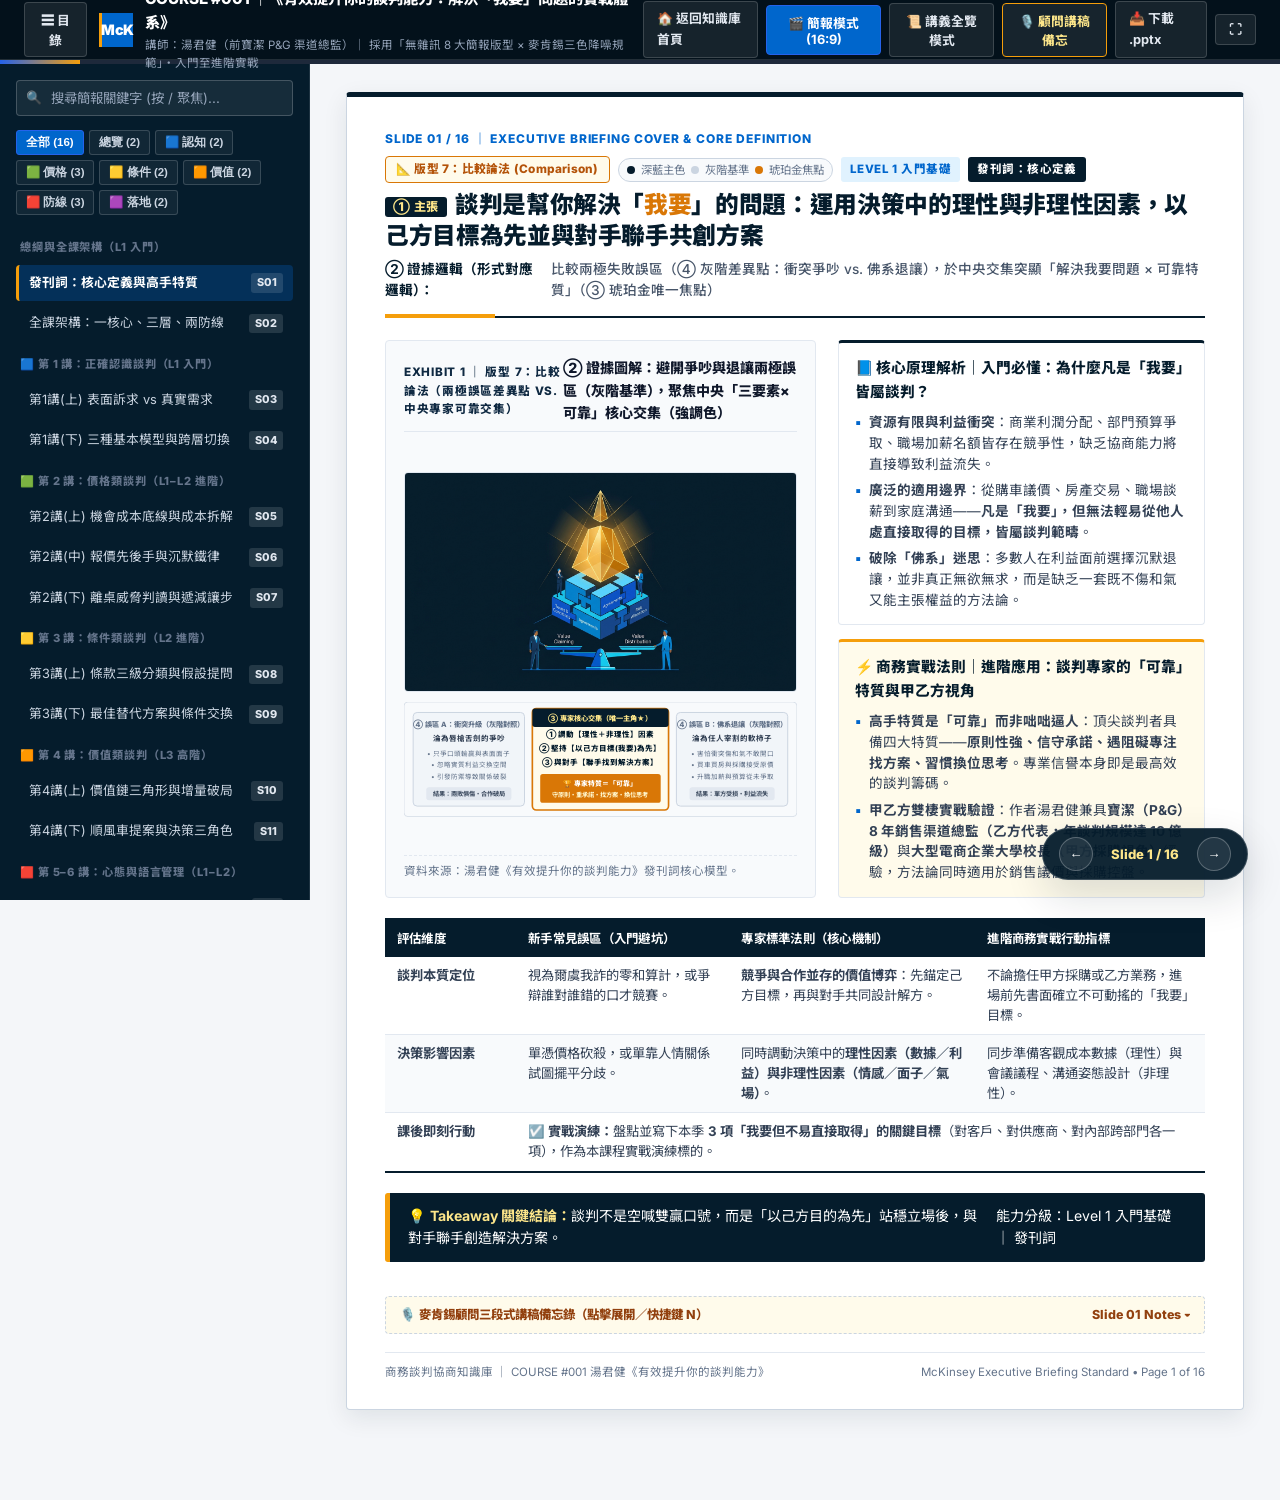
==== commit 5f5b8476: "feat(zero-noise-pptx): refactor 16-slide deck & PPTX with 8 Zero-Noise consulting archetypes and McK" ====
--- a/course-tang-junjian-negotiation.html
+++ b/course-tang-junjian-negotiation.html
@@ -18,7 +18,7 @@
       <div class="deck-logo-mark">McK</div>
       <div class="deck-brand-text">
         <h1>COURSE #001 ｜《有效提升你的談判能力：解決「我要」問題的實戰體系》</h1>
-        <p>講師：湯君健（前寶潔 P&amp;G 渠道總監、大型電商企業大學校長）｜ 麥肯錫顧問簡報・適用入門基礎至進階實戰</p>
+        <p>講師：湯君健（前寶潔 P&amp;G 渠道總監）｜ 採用「無雜訊 8 大簡報版型 × 麥肯錫三色降噪規範」・入門至進階實戰</p>
       </div>
     </div>
 
@@ -150,14 +150,15 @@
           <div class="mck-slide-top">
             <div class="mck-tracker-row">
               <div class="mck-breadcrumb">SLIDE 01 / 16 ｜ EXECUTIVE BRIEFING COVER &amp; CORE DEFINITION</div>
-              <div style="display:flex; gap:8px;">
+              <div style="display:flex; gap:8px; align-items:center; flex-wrap:wrap;"><span class="zn-archetype-badge">📐 版型 7：比較論法 (Comparison)</span><span class="zn-color-rule-pill"><span class="zn-dot-navy"></span>深藍主色 <span class="zn-dot-slate"></span>灰階基準 <span class="zn-dot-gold"></span>琥珀金焦點</span>
                 <span class="badge-mck badge-blue">LEVEL 1 入門基礎</span>
                 <span class="badge-mck badge-navy">發刊詞：核心定義</span>
               </div>
             </div>
             <h2 class="mck-action-title">
-              談判是幫你解決「<span class="hl-gold">我要</span>」的問題：運用決策中的理性與非理性因素，以己方目標為先並與對手聯手共創方案
+              <span class="zn-claim-tag">① 主張</span>談判是幫你解決「<span class="hl-gold">我要</span>」的問題：運用決策中的理性與非理性因素，以己方目標為先並與對手聯手共創方案
             </h2>
+            <div class="zn-logic-subtitle"><strong>② 證據邏輯（形式對應邏輯）：</strong>比較兩極失敗誤區（④ 灰階差異點：衝突爭吵 vs. 佛系退讓），於中央交集突顯「解決我要問題 × 可靠特質」（③ 琥珀金唯一焦點）</div>
           </div>
 
           <div class="mck-slide-body">
@@ -165,37 +166,44 @@
               <!-- Left: Visual Exhibit 1 -->
               <div class="mck-exhibit-box">
                 <div class="exhibit-header">
-                  <span class="exhibit-label">EXHIBIT 1 ｜ NEGOTIATION DEFINITION &amp; TWO FAILURE MODES</span>
-                  <span class="exhibit-title">缺乏談判能力的兩極失敗模式 vs. 湯君健「三要素」核心談判模型</span>
+                  <span class="exhibit-label">EXHIBIT 1 ｜ 版型 7：比較論法（兩極誤區差異點 vs. 中央專家可靠交集）</span>
+                  <span class="exhibit-title">② 證據圖解：避開爭吵與退讓兩極誤區（灰階基準），聚焦中央「三要素×可靠」核心交集（強調色）</span>
                 </div>
                 <div class="exhibit-canvas">
                   <img src="images/hero-negotiation.jpg" alt="從零和拉鋸邁向三層談判架構">
-                  <svg viewBox="0 0 600 150" width="100%">
-                    <rect width="600" height="150" rx="6" fill="#051C2C"/>
-                    <!-- Left Failure Mode -->
-                    <rect x="16" y="18" width="155" height="114" rx="6" fill="#450A0A" stroke="#DC2626" stroke-width="1.5"/>
-                    <text x="93" y="40" text-anchor="middle" fill="#FCA5A5" font-size="11" font-weight="800">❌ 誤區一：衝突升級</text>
-                    <text x="93" y="62" text-anchor="middle" fill="#FFFFFF" font-size="12" font-weight="700">演變為爭吵與對立</text>
-                    <text x="93" y="84" text-anchor="middle" fill="#CBD5E1" font-size="10">將談判當作唇槍舌劍辯論</text>
-                    <text x="93" y="102" text-anchor="middle" fill="#CBD5E1" font-size="10">關係破裂・合作破局</text>
-                    <text x="93" y="120" text-anchor="middle" fill="#FCA5A5" font-size="10" font-weight="700">（只爭立場・零方案）</text>
-
-                    <!-- Center Core Model -->
-                    <rect x="188" y="12" width="224" height="126" rx="6" fill="#0F2942" stroke="#F59E0B" stroke-width="2.5"/>
-                    <text x="300" y="34" text-anchor="middle" fill="#FBBF24" font-size="11.5" font-weight="800">🏆 談判標準定義（三大核心要素）</text>
-                    <text x="300" y="56" text-anchor="middle" fill="#FFFFFF" font-size="11.5" font-weight="800">① 運用決策中的【理性＋非理性】</text>
-                    <text x="300" y="78" text-anchor="middle" fill="#38BDF8" font-size="11.5" font-weight="800">② 堅持【以己方目標（我要）為先】</text>
-                    <text x="300" y="100" text-anchor="middle" fill="#34D399" font-size="11.5" font-weight="800">③ 與對方【聯手找到解決方案】</text>
-                    <text x="300" y="124" text-anchor="middle" fill="#FDE68A" font-size="10.5" font-weight="700">專家核心特質＝「可靠」（守原則·重信譽·找方案）</text>
-
-                    <!-- Right Failure Mode -->
-                    <rect x="429" y="18" width="155" height="114" rx="6" fill="#1E293B" stroke="#64748B" stroke-width="1.5"/>
-                    <text x="506" y="40" text-anchor="middle" fill="#94A3B8" font-size="11" font-weight="800">❌ 誤區二：懼怕衝突</text>
-                    <text x="506" y="62" text-anchor="middle" fill="#FFFFFF" font-size="12" font-weight="700">淪為「軟柿子」無端退讓</text>
-                    <text x="506" y="84" text-anchor="middle" fill="#CBD5E1" font-size="10">採購與消費總是接受原價</text>
-                    <text x="506" y="102" text-anchor="middle" fill="#CBD5E1" font-size="10">升職加薪與資源從未爭取</text>
-                    <text x="506" y="120" text-anchor="middle" fill="#FDE68A" font-size="10" font-weight="700">（假裝佛系・放棄主張）</text>
-                  </svg>
+                  <svg viewBox="0 0 600 175" width="100%">
+  <rect width="600" height="175" rx="6" fill="#F8FAFC" stroke="#CBD5E1" stroke-width="1"/>
+  <!-- Left Card: Failure A (Muted Gray) -->
+  <rect x="14" y="16" width="170" height="143" rx="6" fill="#F1F5F9" stroke="#CBD5E1" stroke-width="1.5"/>
+  <text x="99" y="38" text-anchor="middle" fill="#64748B" font-size="11" font-weight="800">④ 誤區 A：衝突升級（灰階對照）</text>
+  <text x="99" y="60" text-anchor="middle" fill="#334155" font-size="11.5" font-weight="700">淪為唇槍舌劍的爭吵</text>
+  <text x="99" y="82" text-anchor="middle" fill="#64748B" font-size="10">• 只爭口頭輸贏與表面面子</text>
+  <text x="99" y="100" text-anchor="middle" fill="#64748B" font-size="10">• 忽略實質利益交換空間</text>
+  <text x="99" y="118" text-anchor="middle" fill="#64748B" font-size="10">• 引發防禦導致關係破裂</text>
+  <rect x="34" y="130" width="130" height="20" rx="4" fill="#E2E8F0"/>
+  <text x="99" y="144" text-anchor="middle" fill="#475569" font-size="9.5" font-weight="700">結果：兩敗俱傷・合作破局</text>
+
+  <!-- Right Card: Failure B (Muted Gray) -->
+  <rect x="416" y="16" width="170" height="143" rx="6" fill="#F1F5F9" stroke="#CBD5E1" stroke-width="1.5"/>
+  <text x="501" y="38" text-anchor="middle" fill="#64748B" font-size="11" font-weight="800">④ 誤區 B：佛系退讓（灰階對照）</text>
+  <text x="501" y="60" text-anchor="middle" fill="#334155" font-size="11.5" font-weight="700">淪為任人宰割的軟柿子</text>
+  <text x="501" y="82" text-anchor="middle" fill="#64748B" font-size="10">• 害怕衝突傷和氣不敢開口</text>
+  <text x="501" y="100" text-anchor="middle" fill="#64748B" font-size="10">• 買車買房與採購接受原價</text>
+  <text x="501" y="118" text-anchor="middle" fill="#64748B" font-size="10">• 升職加薪與預算從未爭取</text>
+  <rect x="436" y="130" width="130" height="20" rx="4" fill="#E2E8F0"/>
+  <text x="501" y="144" text-anchor="middle" fill="#475569" font-size="9.5" font-weight="700">結果：單方受損・利益流失</text>
+
+  <!-- Center Focal Card: Comparison Intersection (McKinsey Navy + Amber Gold Accent) -->
+  <rect x="196" y="10" width="208" height="155" rx="6" fill="#FFFBEB" stroke="#D97706" stroke-width="2.5"/>
+  <rect x="196" y="10" width="208" height="28" rx="4" fill="#051C2C"/>
+  <text x="300" y="29" text-anchor="middle" fill="#FDE68A" font-size="11" font-weight="800">③ 專家核心交集（唯一主角★）</text>
+  <text x="300" y="54" text-anchor="middle" fill="#051C2C" font-size="11.5" font-weight="800">① 調動【理性＋非理性】因素</text>
+  <text x="300" y="75" text-anchor="middle" fill="#051C2C" font-size="11.5" font-weight="800">② 堅持【以己方目標(我要)為先】</text>
+  <text x="300" y="96" text-anchor="middle" fill="#051C2C" font-size="11.5" font-weight="800">③ 與對手【聯手找到解決方案】</text>
+  <rect x="208" y="110" width="184" height="44" rx="4" fill="#D97706"/>
+  <text x="300" y="128" text-anchor="middle" fill="#FFFFFF" font-size="10.5" font-weight="800">🏆 專家特質＝「可靠」</text>
+  <text x="300" y="145" text-anchor="middle" fill="#FEF3C7" font-size="9.5" font-weight="700">守原則・重承諾・找方案・換位思考</text>
+</svg>
                 </div>
                 <div class="exhibit-source">資料來源：湯君健《有效提升你的談判能力》發刊詞核心模型。</div>
               </div>
@@ -284,14 +292,15 @@
           <div class="mck-slide-top">
             <div class="mck-tracker-row">
               <div class="mck-breadcrumb">SLIDE 02 / 16 ｜ FULL-COURSE ARCHITECTURE &amp; STRATEGIC ENGINE</div>
-              <div style="display:flex; gap:8px;">
+              <div style="display:flex; gap:8px; align-items:center; flex-wrap:wrap;"><span class="zn-archetype-badge">📐 版型 3：結合論法 (Combined Tree)</span><span class="zn-color-rule-pill"><span class="zn-dot-navy"></span>深藍主色 <span class="zn-dot-slate"></span>灰階基準 <span class="zn-dot-gold"></span>琥珀金焦點</span>
                 <span class="badge-mck badge-blue">LEVEL 1–3 全景架構</span>
                 <span class="badge-mck badge-navy">全課邏輯骨架</span>
               </div>
             </div>
             <h2 class="mck-action-title">
-              全課戰略骨架：以「<span class="hl-blue">我要</span>」為核心，串聯價格、條件、價值三層循環模型，並由心態與姿態築起兩道防線
+              <span class="zn-claim-tag">① 主張</span>全課戰略骨架：以「<span class="hl-blue">我要</span>」為核心，串聯價格、條件、價值三層循環模型，並由心態與姿態築起兩道防線
             </h2>
+            <div class="zn-logic-subtitle"><strong>② 證據邏輯（形式對應邏輯）：</strong>金字塔演繹支撐樹：頂層結論（① 雙贏閉環）必須由「② 業務突破三層次」與「② 能力底盤雙防線」同時成立方能支撐</div>
           </div>
 
           <div class="mck-slide-body">
@@ -299,62 +308,70 @@
               <!-- Left: Visual Exhibit 2 -->
               <div class="mck-exhibit-box">
                 <div class="exhibit-header">
-                  <span class="exhibit-label">EXHIBIT 2 ｜ 1-CORE, 3-LAYER LOOP &amp; 2-DEFENSE ARCHITECTURE</span>
-                  <span class="exhibit-title">三類談判動態循環（價格 → 條件 → 價值 → 回歸價格分配）與雙防線支撐圖</span>
+                  <span class="exhibit-label">EXHIBIT 2 ｜ 版型 3：結合論法（金字塔三層同時成立支撐樹）</span>
+                  <span class="exhibit-title">② 證據圖解：1 個認知核心 ◄── 2 大支柱要素（三層業務突破 × 兩道能力防線）◄── 6 講實證模組</span>
                 </div>
                 <div class="exhibit-canvas">
-                  <svg viewBox="0 0 620 330" width="100%">
-                    <rect width="620" height="330" rx="6" fill="#F8FAFC" stroke="#CBD5E1"/>
-                    <!-- Top Core Banner -->
-                    <rect x="20" y="14" width="580" height="44" rx="6" fill="#051C2C"/>
-                    <text x="310" y="41" text-anchor="middle" fill="#FBBF24" font-size="13" font-weight="800">🎯 一核心：以「我要」為先 × 穿透表面訴求挖掘真實需求（發刊詞 &amp; 第 1 講）</text>
-
-                    <!-- 3 Layers Loop Box -->
-                    <rect x="20" y="70" width="580" height="138" rx="8" fill="#EFF6FF" stroke="#93C5FD" stroke-width="1.5"/>
-                    <text x="310" y="90" text-anchor="middle" fill="#1E3A8A" font-size="11.5" font-weight="800">🔄 三層動態循環模型（由簡到繁・卡關時主動升級・把餅做大後回歸價格分配）</text>
-
-                    <!-- L1 Price -->
-                    <rect x="36" y="102" width="162" height="92" rx="6" fill="#FFFFFF" stroke="#0284C7" stroke-width="2"/>
-                    <text x="117" y="122" text-anchor="middle" fill="#0284C7" font-size="11" font-weight="800">L1 價格談判（第 2 講）</text>
-                    <text x="117" y="141" text-anchor="middle" fill="#051C2C" font-size="12" font-weight="800">分配型零和・基本功</text>
-                    <text x="117" y="160" text-anchor="middle" fill="#475569" font-size="10">機會成本底線・市場尺子</text>
-                    <text x="117" y="176" text-anchor="middle" fill="#475569" font-size="10">報完價閉嘴・遞減讓步</text>
-
-                    <!-- Arrow L1 -> L2 -->
-                    <text x="213" y="138" text-anchor="middle" fill="#D97706" font-size="9.5" font-weight="800">單價卡死</text>
-                    <path d="M 198 148 L 228 148" stroke="#D97706" stroke-width="2.5"/>
-
-                    <!-- L2 Terms -->
-                    <rect x="229" y="102" width="162" height="92" rx="6" fill="#FFFFFF" stroke="#059669" stroke-width="2"/>
-                    <text x="310" y="122" text-anchor="middle" fill="#059669" font-size="11" font-weight="800">L2 條件談判（第 3 講）</text>
-                    <text x="310" y="141" text-anchor="middle" fill="#051C2C" font-size="12" font-weight="800">多維度條款・各取所需</text>
-                    <text x="310" y="160" text-anchor="middle" fill="#475569" font-size="10">主要/次要/底線・假設提問</text>
-                    <text x="310" y="176" text-anchor="middle" fill="#475569" font-size="10">最佳替代方案・條件換條件</text>
-
-                    <!-- Arrow L2 -> L3 -->
-                    <text x="406" y="138" text-anchor="middle" fill="#D97706" font-size="9.5" font-weight="800">條款耗盡</text>
-                    <path d="M 391 148 L 421 148" stroke="#D97706" stroke-width="2.5"/>
-
-                    <!-- L3 Value -->
-                    <rect x="422" y="102" width="162" height="92" rx="6" fill="#065F46" stroke="#10B981" stroke-width="2"/>
-                    <text x="503" y="122" text-anchor="middle" fill="#6EE7B7" font-size="11" font-weight="800">L3 價值談判（第 4 講）</text>
-                    <text x="503" y="141" text-anchor="middle" fill="#FFFFFF" font-size="12" font-weight="800">整合型共創・把餅做大</text>
-                    <text x="503" y="160" text-anchor="middle" fill="#D1FAE5" font-size="10">納入第三方(顧客)三角形</text>
-                    <text x="503" y="176" text-anchor="middle" fill="#FDE68A" font-size="10">嵌入主張・ABC方案・三角色</text>
-
-                    <!-- Two Defense Lines -->
-                    <rect x="20" y="220" width="282" height="96" rx="6" fill="#FFFBEB" stroke="#D97706" stroke-width="2"/>
-                    <text x="161" y="242" text-anchor="middle" fill="#B45309" font-size="11.5" font-weight="800">🛡️ 防線一：內在心態與心理防禦（第 5 講）</text>
-                    <text x="161" y="264" text-anchor="middle" fill="#051C2C" font-size="11" font-weight="700">「沒有非成交不可」＋「對事不對人」</text>
-                    <text x="161" y="284" text-anchor="middle" fill="#475569" font-size="10">雙贏是結果非目的・情緒失控前主動喊停</text>
-                    <text x="161" y="302" text-anchor="middle" fill="#B45309" font-size="10" font-weight="700">破解5招：虛張聲勢/負罪感/面子/期限/紅白臉</text>
-
-                    <rect x="318" y="220" width="282" height="96" rx="6" fill="#051C2C" stroke="#38BDF8" stroke-width="2"/>
-                    <text x="459" y="242" text-anchor="middle" fill="#38BDF8" font-size="11.5" font-weight="800">🎙️ 防線二：外在語言與肢體管理（第 6 講）</text>
-                    <text x="459" y="264" text-anchor="middle" fill="#FFFFFF" font-size="11" font-weight="700">「態度誠懇・立場堅定・身段柔軟」</text>
-                    <text x="459" y="284" text-anchor="middle" fill="#CBD5E1" font-size="10">標準拒絕公式（前半關門＋後半指路）</text>
-                    <text x="459" y="302" text-anchor="middle" fill="#FDE68A" font-size="10" font-weight="700">模糊語言潤滑・「如果…就…」句型開啟交換</text>
-                  </svg>
+                  <svg viewBox="0 0 600 290" width="100%">
+  <rect width="600" height="290" rx="6" fill="#F8FAFC" stroke="#CBD5E1" stroke-width="1"/>
+  <!-- Tier 1: Top Claim (McKinsey Deep Navy) -->
+  <rect x="70" y="14" width="460" height="46" rx="6" fill="#051C2C" stroke="#D97706" stroke-width="2"/>
+  <text x="300" y="34" text-anchor="middle" fill="#FDE68A" font-size="11" font-weight="800">① 頂層核心結論（第 1 講：正確認識談判）</text>
+  <text x="300" y="51" text-anchor="middle" fill="#FFFFFF" font-size="11.5" font-weight="700">穿透表面訴求挖掘真實需求，實現「我要」目標與雙方合作閉環</text>
+
+  <!-- Connectors Tier 1 to Tier 2 -->
+  <path d="M165 82 L165 62 L300 62 L300 60 M435 82 L435 62 L300 62" stroke="#051C2C" stroke-width="2" fill="none"/>
+
+  <!-- Tier 2 Left: Pillar 1 (Focal Gold Highlight) -->
+  <rect x="18" y="82" width="272" height="40" rx="5" fill="#D97706"/>
+  <text x="154" y="100" text-anchor="middle" fill="#FFFFFF" font-size="11" font-weight="800">② 主要素 1：外部業務突破三層次 ★</text>
+  <text x="154" y="115" text-anchor="middle" fill="#FEF3C7" font-size="9.5" font-weight="700">（隨僵局複雜度由左至右逐級升維）</text>
+
+  <!-- Tier 2 Right: Pillar 2 (McKinsey Navy) -->
+  <rect x="310" y="82" width="272" height="40" rx="5" fill="#1E3A8A"/>
+  <text x="446" y="100" text-anchor="middle" fill="#FFFFFF" font-size="11" font-weight="800">② 主要素 2：內部能力底盤雙防線</text>
+  <text x="446" y="115" text-anchor="middle" fill="#CBD5E1" font-size="9.5" font-weight="700">（同時成立缺一不可：穩住心態與語言邊界）</text>
+
+  <!-- Tier 3 Facts under Pillar 1 (3 Cards) -->
+  <rect x="18" y="138" width="86" height="134" rx="5" fill="#FFFFFF" stroke="#CBD5E1" stroke-width="1.5"/>
+  <text x="61" y="158" text-anchor="middle" fill="#475569" font-size="10.5" font-weight="800">③ 第 2 講</text>
+  <text x="61" y="175" text-anchor="middle" fill="#051C2C" font-size="11" font-weight="800">價格類談判</text>
+  <text x="61" y="196" text-anchor="middle" fill="#64748B" font-size="9.5">• 機會成本底線</text>
+  <text x="61" y="214" text-anchor="middle" fill="#64748B" font-size="9.5">• 成本拆解擠水</text>
+  <text x="61" y="232" text-anchor="middle" fill="#64748B" font-size="9.5">• 開價先後手</text>
+  <text x="61" y="250" text-anchor="middle" fill="#64748B" font-size="9.5">• 遞減式讓步</text>
+
+  <rect x="111" y="138" width="86" height="134" rx="5" fill="#FFFFFF" stroke="#CBD5E1" stroke-width="1.5"/>
+  <text x="154" y="158" text-anchor="middle" fill="#475569" font-size="10.5" font-weight="800">③ 第 3 講</text>
+  <text x="154" y="175" text-anchor="middle" fill="#051C2C" font-size="11" font-weight="800">條件類談判</text>
+  <text x="154" y="196" text-anchor="middle" fill="#64748B" font-size="9.5">• 條款三級分類</text>
+  <text x="154" y="214" text-anchor="middle" fill="#64748B" font-size="9.5">• 如果…就…提問</text>
+  <text x="154" y="232" text-anchor="middle" fill="#64748B" font-size="9.5">• 培育己方BATNA</text>
+  <text x="154" y="250" text-anchor="middle" fill="#64748B" font-size="9.5">• 削弱對方BATNA</text>
+
+  <rect x="204" y="138" width="86" height="134" rx="5" fill="#FFFBEB" stroke="#D97706" stroke-width="2"/>
+  <text x="247" y="158" text-anchor="middle" fill="#B45309" font-size="10.5" font-weight="800">③ 第 4 講 ★</text>
+  <text x="247" y="175" text-anchor="middle" fill="#051C2C" font-size="11" font-weight="800">價值類談判</text>
+  <text x="247" y="196" text-anchor="middle" fill="#051C2C" font-size="9.5" font-weight="700">• 價值鏈三角形</text>
+  <text x="247" y="214" text-anchor="middle" fill="#051C2C" font-size="9.5" font-weight="700">• 增量資源嫁接</text>
+  <text x="247" y="232" text-anchor="middle" fill="#051C2C" font-size="9.5" font-weight="700">• 順風車提案</text>
+  <text x="247" y="250" text-anchor="middle" fill="#051C2C" font-size="9.5" font-weight="700">• 決策三角色</text>
+
+  <!-- Tier 3 Facts under Pillar 2 (2 Cards) -->
+  <rect x="310" y="138" width="131" height="134" rx="5" fill="#FFFFFF" stroke="#CBD5E1" stroke-width="1.5"/>
+  <text x="375" y="158" text-anchor="middle" fill="#1E3A8A" font-size="10.5" font-weight="800">③ 第 5 講：心態防線</text>
+  <text x="375" y="178" text-anchor="middle" fill="#051C2C" font-size="11" font-weight="800">離桌底氣與防禦</text>
+  <text x="375" y="200" text-anchor="middle" fill="#64748B" font-size="9.5">• 隨時準備離桌底氣</text>
+  <text x="375" y="218" text-anchor="middle" fill="#64748B" font-size="9.5">• 情緒中立與控場</text>
+  <text x="375" y="236" text-anchor="middle" fill="#64748B" font-size="9.5">• 點破五大心理戰術</text>
+
+  <rect x="451" y="138" width="131" height="134" rx="5" fill="#FFFFFF" stroke="#CBD5E1" stroke-width="1.5"/>
+  <text x="516" y="158" text-anchor="middle" fill="#1E3A8A" font-size="10.5" font-weight="800">③ 第 6 講：語言防線</text>
+  <text x="516" y="178" text-anchor="middle" fill="#051C2C" font-size="11" font-weight="800">三柱姿態與拒絕</text>
+  <text x="516" y="200" text-anchor="middle" fill="#64748B" font-size="9.5">• 開放・自控・堅定</text>
+  <text x="516" y="218" text-anchor="middle" fill="#64748B" font-size="9.5">• 肯定→理由→方案</text>
+  <text x="516" y="236" text-anchor="middle" fill="#64748B" font-size="9.5">• 溫和而堅定說「不」</text>
+</svg>
                 </div>
                 <div class="exhibit-source">資料來源：湯君健《有效提升你的談判能力》全課程結構化整合圖。</div>
               </div>
@@ -455,14 +472,15 @@
           <div class="mck-slide-top">
             <div class="mck-tracker-row">
               <div class="mck-breadcrumb">SLIDE 03 / 16 ｜ LESSON 1 (PART A): THREE ESSENTIALS &amp; ICEBERG DEMAND MODEL</div>
-              <div style="display:flex; gap:8px;">
+              <div style="display:flex; gap:8px; align-items:center; flex-wrap:wrap;"><span class="zn-archetype-badge">📐 版型 6：對立論法 (Opposition)</span><span class="zn-color-rule-pill"><span class="zn-dot-navy"></span>深藍主色 <span class="zn-dot-slate"></span>灰階基準 <span class="zn-dot-gold"></span>琥珀金焦點</span>
                 <span class="badge-mck badge-blue">LEVEL 1 入門基礎</span>
                 <span class="badge-mck badge-navy">第 1 講：正確認識談判</span>
               </div>
             </div>
             <h2 class="mck-action-title">
-              第 1 講（上）表面訴求不等於真實需求：堅守「以己方目的為先」，透過資訊交換與加工挖掘對方的「<span class="hl-gold">橘子皮</span>」
+              <span class="zn-claim-tag">① 主張</span>第 1 講（上）表面訴求不等於真實需求：堅守「以己方目的為先」，透過資訊交換與加工挖掘對方的「<span class="hl-gold">橘子皮</span>」
             </h2>
+            <div class="zn-logic-subtitle"><strong>② 證據邏輯（形式對應邏輯）：</strong>針對同一衝突情境，沿 4 大固定維度正反對照「② 見解 A：困在表面訴求（灰階死局）」與「② 見解 B：穿透真實需求（琥珀金破局★）」</div>
           </div>
 
           <div class="mck-slide-body">
@@ -470,42 +488,58 @@
               <!-- Left: Visual Exhibit 3 -->
               <div class="mck-exhibit-box">
                 <div class="exhibit-header">
-                  <span class="exhibit-label">EXHIBIT 3 ｜ SURFACE POSITION VS. UNDERLYING INTEREST (ORANGE PARABLE)</span>
-                  <span class="exhibit-title">分橘子冰山模型：從「零和爭奪數量」到「果皮與果肉分離雙贏」的需求解構</span>
+                  <span class="exhibit-label">EXHIBIT 3 ｜ 版型 6：對立論法（表面訴求 vs. 真實需求多維度正反對照）</span>
+                  <span class="exhibit-title">② 證據圖解：沿四大評估維度對比「表面立場死局（灰階）」與「底層真實需求破局（強調色）」</span>
                 </div>
                 <div class="exhibit-canvas">
-                  <svg viewBox="0 0 600 310" width="100%">
-                    <rect width="600" height="310" rx="6" fill="#051C2C"/>
-                    <!-- Waterline -->
-                    <line x1="20" y1="125" x2="580" y2="125" stroke="#38BDF8" stroke-width="2" stroke-dasharray="6,4"/>
-                    <text x="570" y="116" text-anchor="end" fill="#38BDF8" font-size="10" font-weight="700">🌊 水面以上：表面立場訴求（零和爭奪 5 顆橘子數量）</text>
-                    <text x="570" y="143" text-anchor="end" fill="#FBBF24" font-size="10" font-weight="700">🔍 水面以下：深層真實需求（透過資訊交換與換位加工挖掘）</text>
-
-                    <!-- Surface Conflict -->
-                    <rect x="35" y="22" width="235" height="86" rx="6" fill="#1E293B" stroke="#64748B"/>
-                    <text x="152" y="44" text-anchor="middle" fill="#F8FAFC" font-size="12" font-weight="800">👦 甲方表面主張：要求分得 3 顆</text>
-                    <text x="152" y="66" text-anchor="middle" fill="#94A3B8" font-size="10.5">策略1 訴諸公平：「我體格大理應多分」</text>
-                    <text x="152" y="86" text-anchor="middle" fill="#FCA5A5" font-size="10.5">策略2 訴諸權力：「我年紀大必須聽我的」</text>
-
-                    <rect x="310" y="22" width="235" height="86" rx="6" fill="#1E293B" stroke="#64748B"/>
-                    <text x="427" y="44" text-anchor="middle" fill="#F8FAFC" font-size="12" font-weight="800">👶 乙方表面主張：要求分得 3 顆</text>
-                    <text x="427" y="66" text-anchor="middle" fill="#94A3B8" font-size="10.5">策略1 訴諸公平：「橘子是我最先發現的」</text>
-                    <text x="427" y="86" text-anchor="middle" fill="#FCA5A5" font-size="10.5">策略2 訴諸權力：「若不讓步就向家長投訴」</text>
-
-                    <!-- Deep Real Demand -->
-                    <rect x="35" y="156" width="235" height="72" rx="6" fill="#065F46" stroke="#10B981" stroke-width="2"/>
-                    <text x="152" y="180" text-anchor="middle" fill="#6EE7B7" font-size="12" font-weight="800">🍹 甲方真實需求：需要「橘子肉」</text>
-                    <text x="152" y="204" text-anchor="middle" fill="#FFFFFF" font-size="11">真實用途：鮮榨橘子汁（取得 100% 五顆果肉）</text>
-
-                    <rect x="310" y="156" width="235" height="72" rx="6" fill="#78350F" stroke="#F59E0B" stroke-width="2"/>
-                    <text x="427" y="180" text-anchor="middle" fill="#FDE68A" font-size="12" font-weight="800">🏮 乙方真實需求：需要「橘子皮」</text>
-                    <text x="427" y="204" text-anchor="middle" fill="#FFFFFF" font-size="11">真實用途：製作小橘燈（取得 100% 五顆果皮）</text>
-
-                    <!-- Pre-negotiation 7-item checklist bar -->
-                    <rect x="35" y="242" width="510" height="52" rx="6" fill="#0F2942" stroke="#38BDF8"/>
-                    <text x="290" y="262" text-anchor="middle" fill="#38BDF8" font-size="11" font-weight="800">📋 重要談判前 7 項標準準備清單（理性計算 × 非理性環境全覆蓋）</text>
-                    <text x="290" y="282" text-anchor="middle" fill="#E2E8F0" font-size="10.5">①雙方需求挖掘 · ②資訊蒐集 · ③利益計算 · ④對手性格喜好 · ⑤議程設計 · ⑥會場布置 · ⑦座位安排(靠牆壓迫感)</text>
-                  </svg>
+                  <svg viewBox="0 0 600 280" width="100%">
+  <rect width="600" height="280" rx="6" fill="#F8FAFC" stroke="#CBD5E1" stroke-width="1"/>
+  <!-- Column Headers -->
+  <rect x="118" y="14" width="225" height="34" rx="4" fill="#64748B"/>
+  <text x="230" y="36" text-anchor="middle" fill="#FFFFFF" font-size="11.5" font-weight="800">② 見解 A：困在表面訴求（灰階誤區）</text>
+  <rect x="355" y="14" width="230" height="34" rx="4" fill="#051C2C"/>
+  <text x="470" y="36" text-anchor="middle" fill="#FDE68A" font-size="11.5" font-weight="800">② 見解 B：穿透真實需求（焦點解方★）</text>
+
+  <!-- Row 1: 關注焦點 -->
+  <ellipse cx="62" cy="80" rx="46" ry="20" fill="#FEF3C7" stroke="#D97706" stroke-width="1.5"/>
+  <text x="62" y="84" text-anchor="middle" fill="#051C2C" font-size="10.5" font-weight="800">1. 關注焦點</text>
+  <rect x="118" y="58" width="225" height="44" rx="4" fill="#F1F5F9" stroke="#CBD5E1"/>
+  <text x="230" y="77" text-anchor="middle" fill="#475569" font-size="10">緊盯對方口頭喊出的單一立場</text>
+  <text x="230" y="93" text-anchor="middle" fill="#64748B" font-size="9.5">（如：非降價 15% 不可、非要這顆橘子）</text>
+  <rect x="355" y="58" width="230" height="44" rx="4" fill="#FFFBEB" stroke="#D97706" stroke-width="1.5"/>
+  <text x="470" y="77" text-anchor="middle" fill="#051C2C" font-size="10" font-weight="700">追問立場背後的底層動機與用途</text>
+  <text x="470" y="93" text-anchor="middle" fill="#B45309" font-size="9.5" font-weight="700">（為什麼要？用來解決什麼具體痛點？）</text>
+
+  <!-- Row 2: 分橘子案例 -->
+  <ellipse cx="62" cy="136" rx="46" ry="20" fill="#FEF3C7" stroke="#D97706" stroke-width="1.5"/>
+  <text x="62" y="140" text-anchor="middle" fill="#051C2C" font-size="10.5" font-weight="800">2. 分橘子案</text>
+  <rect x="118" y="114" width="225" height="44" rx="4" fill="#F1F5F9" stroke="#CBD5E1"/>
+  <text x="230" y="133" text-anchor="middle" fill="#475569" font-size="10">表面折衷「一人切一半」</text>
+  <text x="230" y="149" text-anchor="middle" fill="#64748B" font-size="9.5">結果雙方皆只拿到 50% 妥協價值</text>
+  <rect x="355" y="114" width="230" height="44" rx="4" fill="#FFFBEB" stroke="#D97706" stroke-width="1.5"/>
+  <text x="470" y="133" text-anchor="middle" fill="#051C2C" font-size="10" font-weight="700">問出姊要果肉榨汁、妹要果皮烤蛋糕</text>
+  <text x="470" y="149" text-anchor="middle" fill="#B45309" font-size="9.5" font-weight="700">達成 100% 果肉＋100% 果皮雙贏</text>
+
+  <!-- Row 3: 商務議價 -->
+  <ellipse cx="62" cy="192" rx="46" ry="20" fill="#FEF3C7" stroke="#D97706" stroke-width="1.5"/>
+  <text x="62" y="196" text-anchor="middle" fill="#051C2C" font-size="10.5" font-weight="800">3. 商務議價</text>
+  <rect x="118" y="170" width="225" height="44" rx="4" fill="#F1F5F9" stroke="#CBD5E1"/>
+  <text x="230" y="189" text-anchor="middle" fill="#475569" font-size="10">客戶砍價 10% 只能「硬吞或拒單」</text>
+  <text x="230" y="205" text-anchor="middle" fill="#64748B" font-size="9.5">陷入單維度零和拉鋸死胡同</text>
+  <rect x="355" y="170" width="230" height="44" rx="4" fill="#FFFBEB" stroke="#D97706" stroke-width="1.5"/>
+  <text x="470" y="189" text-anchor="middle" fill="#051C2C" font-size="10" font-weight="700">診斷出「本季預算上限」或「交差需求」</text>
+  <text x="470" y="205" text-anchor="middle" fill="#B45309" font-size="9.5" font-weight="700">以跨季分期或贈送耗材保住原單價</text>
+
+  <!-- Row 4: 提問工具 -->
+  <ellipse cx="62" cy="248" rx="46" ry="20" fill="#FEF3C7" stroke="#D97706" stroke-width="1.5"/>
+  <text x="62" y="252" text-anchor="middle" fill="#051C2C" font-size="10.5" font-weight="800">4. 提問工具</text>
+  <rect x="118" y="226" width="225" height="44" rx="4" fill="#F1F5F9" stroke="#CBD5E1"/>
+  <text x="230" y="245" text-anchor="middle" fill="#475569" font-size="10">封閉式防禦反駁：「我們成本很高」</text>
+  <text x="230" y="261" text-anchor="middle" fill="#64748B" font-size="9.5">直接堵死對話空間</text>
+  <rect x="355" y="226" width="230" height="44" rx="4" fill="#FFFBEB" stroke="#D97706" stroke-width="1.5"/>
+  <text x="470" y="245" text-anchor="middle" fill="#051C2C" font-size="10" font-weight="700">開放式深挖：「最關鍵考量為何？」</text>
+  <text x="470" y="261" text-anchor="middle" fill="#B45309" font-size="9.5" font-weight="700">連問三個為什麼找出替代路徑</text>
+</svg>
                 </div>
                 <div class="exhibit-source">資料來源：湯君健《有效提升你的談判能力》第 1 講「正確認識談判」。</div>
               </div>
@@ -596,14 +630,15 @@
           <div class="mck-slide-top">
             <div class="mck-tracker-row">
               <div class="mck-breadcrumb">SLIDE 04 / 16 ｜ LESSON 1 (PART B): THREE NEGOTIATION ARCHETYPES &amp; LAYER SWITCHING</div>
-              <div style="display:flex; gap:8px;">
+              <div style="display:flex; gap:8px; align-items:center; flex-wrap:wrap;"><span class="zn-archetype-badge">📐 版型 5：麥肯錫論法 (McKinsey Matrix)</span><span class="zn-color-rule-pill"><span class="zn-dot-navy"></span>深藍主色 <span class="zn-dot-slate"></span>灰階基準 <span class="zn-dot-gold"></span>琥珀金焦點</span>
                 <span class="badge-mck badge-blue">LEVEL 1 入門基礎</span>
                 <span class="badge-mck badge-navy">第 1 講：三種基本模型</span>
               </div>
             </div>
             <h2 class="mck-action-title">
-              第 1 講（下）複雜談判皆可拆解為三種基本模型：先辨識所處層次，並在卡關時主動推動談判<span class="hl-blue">跨層升級</span>
+              <span class="zn-claim-tag">① 主張</span>第 1 講（下）複雜談判皆可拆解為三種基本模型：先辨識所處層次，並在卡關時主動推動談判<span class="hl-blue">跨層升級</span>
             </h2>
+            <div class="zn-logic-subtitle"><strong>② 證據邏輯（形式對應邏輯）：</strong>融合連鎖論法（橫軸：價格➔條件➔價值三階段升維流程）與結合論法（縱軸：僵局痛點診斷 × 跨層切換解方）</div>
           </div>
 
           <div class="mck-slide-body">
@@ -611,51 +646,71 @@
               <!-- Left: Visual Exhibit 4 -->
               <div class="mck-exhibit-box">
                 <div class="exhibit-header">
-                  <span class="exhibit-label">EXHIBIT 4 ｜ THREE NEGOTIATION MODELS &amp; ESCALATION LADDER</span>
-                  <span class="exhibit-title">由簡到繁的三種談判模型階梯與「引導孩子不看電視」三層次對照演繹</span>
+                  <span class="exhibit-label">EXHIBIT 4 ｜ 版型 5：麥肯錫論法（橫軸三階段流程 × 縱軸診斷與解方矩陣）</span>
+                  <span class="exhibit-title">② 證據圖解：當單一價格層卡關時，沿橫軸向右升維至「條件交換」與「價值共創（強調色）」</span>
                 </div>
                 <div class="exhibit-canvas">
-                  <svg viewBox="0 0 600 310" width="100%">
-                    <rect width="600" height="310" rx="6" fill="#F8FAFC" stroke="#CBD5E1"/>
-                    <!-- Step 1: Price -->
-                    <rect x="24" y="168" width="172" height="122" rx="6" fill="#FFFFFF" stroke="#0284C7" stroke-width="2"/>
-                    <rect x="24" y="168" width="172" height="28" rx="6" fill="#0284C7"/>
-                    <text x="110" y="187" text-anchor="middle" fill="#FFFFFF" font-size="11.5" font-weight="800">模型 1：價格談判（單維度）</text>
-                    <text x="110" y="212" text-anchor="middle" fill="#051C2C" font-size="11.5" font-weight="800">零和博弈・存量分配</text>
-                    <text x="110" y="232" text-anchor="middle" fill="#475569" font-size="10">一方多得即另一方少得</text>
-                    <rect x="34" y="244" width="152" height="36" rx="4" fill="#EFF6FF"/>
-                    <text x="110" y="260" text-anchor="middle" fill="#1E3A8A" font-size="10" font-weight="700">📺 生活實例（看電視）：</text>
-                    <text x="110" y="274" text-anchor="middle" fill="#1E3A8A" font-size="9.5">主張3分鐘 vs 5分鐘 ➔ 4分鐘成交</text>
-
-                    <!-- Step 2: Terms -->
-                    <rect x="214" y="102" width="172" height="188" rx="6" fill="#FFFFFF" stroke="#059669" stroke-width="2"/>
-                    <rect x="214" y="102" width="172" height="28" rx="6" fill="#059669"/>
-                    <text x="300" y="121" text-anchor="middle" fill="#FFFFFF" font-size="11.5" font-weight="800">模型 2：條件談判（多維度）</text>
-                    <text x="300" y="146" text-anchor="middle" fill="#051C2C" font-size="11.5" font-weight="800">多重砝碼・各取所需</text>
-                    <text x="300" y="166" text-anchor="middle" fill="#475569" font-size="10">付款期程/交貨方式/良率標準</text>
-                    <text x="300" y="184" text-anchor="middle" fill="#047857" font-size="10" font-weight="700">利用雙方權重差異 ⇄ 互換</text>
-                    <rect x="224" y="200" width="152" height="78" rx="4" fill="#ECFDF5"/>
-                    <text x="300" y="218" text-anchor="middle" fill="#065F46" font-size="10" font-weight="700">📺 生活實例（看電視）：</text>
-                    <text x="300" y="235" text-anchor="middle" fill="#065F46" font-size="9.5">「現在關電視，週末才帶你</text>
-                    <text x="300" y="250" text-anchor="middle" fill="#065F46" font-size="9.5">去公園玩」＝【條件換條件】</text>
-                    <text x="300" y="268" text-anchor="middle" fill="#D97706" font-size="9.5" font-weight="800">↑ 價格僵持時主動切換至此層</text>
-
-                    <!-- Step 3: Value -->
-                    <rect x="404" y="34" width="172" height="256" rx="6" fill="#FFFFFF" stroke="#D97706" stroke-width="2.5"/>
-                    <rect x="404" y="34" width="172" height="28" rx="6" fill="#D97706"/>
-                    <text x="490" y="53" text-anchor="middle" fill="#FFFFFF" font-size="11.5" font-weight="800">模型 3：價值談判（增量型）</text>
-                    <text x="490" y="78" text-anchor="middle" fill="#051C2C" font-size="11.5" font-weight="800">超越既有條款・共創價值</text>
-                    <text x="490" y="98" text-anchor="middle" fill="#475569" font-size="10">共同投入資源把餅做大</text>
-                    <text x="490" y="116" text-anchor="middle" fill="#B45309" font-size="10" font-weight="700">做大後仍須回歸價格分配！</text>
-                    <rect x="414" y="132" width="152" height="82" rx="4" fill="#FFFBEB"/>
-                    <text x="490" y="150" text-anchor="middle" fill="#92400E" font-size="10" font-weight="700">📺 生活實例（看電視）：</text>
-                    <text x="490" y="167" text-anchor="middle" fill="#92400E" font-size="9.5">「可以看，但看完後須把故事</text>
-                    <text x="490" y="182" text-anchor="middle" fill="#92400E" font-size="9.5">完整複述一遍」（鍛鍊表達力）</text>
-                    <rect x="414" y="224" width="152" height="54" rx="4" fill="#051C2C"/>
-                    <text x="490" y="242" text-anchor="middle" fill="#38BDF8" font-size="9.5" font-weight="800">🇺🇸 美國國務院外交官13項標準</text>
-                    <text x="490" y="257" text-anchor="middle" fill="#CBD5E1" font-size="8.5">冷靜·文化適應·資訊分析·判斷力·定量</text>
-                    <text x="490" y="270" text-anchor="middle" fill="#CBD5E1" font-size="8.5">口頭/書面溝通·靈活應變·合作·領導力</text>
-                  </svg>
+                  <svg viewBox="0 0 600 280" width="100%">
+  <rect width="600" height="280" rx="6" fill="#F8FAFC" stroke="#CBD5E1" stroke-width="1"/>
+  <!-- Top Horizontal Process Chevrons (Stages 1, 2, 3) -->
+  <rect x="118" y="14" width="148" height="38" rx="4" fill="#64748B"/>
+  <text x="192" y="31" text-anchor="middle" fill="#FFFFFF" font-size="10.5" font-weight="800">② 階段 1：價格類談判</text>
+  <text x="192" y="45" text-anchor="middle" fill="#E2E8F0" font-size="9">單維度零和拉鋸  ──►</text>
+
+  <rect x="276" y="14" width="148" height="38" rx="4" fill="#1E3A8A"/>
+  <text x="350" y="31" text-anchor="middle" fill="#FFFFFF" font-size="10.5" font-weight="800">② 階段 2：條件類談判</text>
+  <text x="350" y="45" text-anchor="middle" fill="#CBD5E1" font-size="9">多維度條款互換  ──►</text>
+
+  <rect x="434" y="14" width="152" height="38" rx="4" fill="#D97706"/>
+  <text x="510" y="31" text-anchor="middle" fill="#FFFFFF" font-size="10.5" font-weight="800">② 階段 3：價值類談判 ★</text>
+  <text x="510" y="45" text-anchor="middle" fill="#FEF3C7" font-size="9" font-weight="700">外部增量共創雙贏</text>
+
+  <!-- Row 1: 僵局與痛點診斷 (Neutral Slate Row) -->
+  <rect x="14" y="64" width="94" height="96" rx="4" fill="#051C2C"/>
+  <text x="61" y="106" text-anchor="middle" fill="#FFFFFF" font-size="10.5" font-weight="800">③ 要素 1：</text>
+  <text x="61" y="124" text-anchor="middle" fill="#CBD5E1" font-size="10" font-weight="700">僵局診斷信號</text>
+
+  <rect x="118" y="64" width="148" height="96" rx="4" fill="#FFFFFF" stroke="#CBD5E1"/>
+  <text x="192" y="88" text-anchor="middle" fill="#334155" font-size="10" font-weight="700">僅圍繞單一數字死磕</text>
+  <text x="192" y="108" text-anchor="middle" fill="#64748B" font-size="9.5">你多賺 1 元＝我少賺 1 元</text>
+  <text x="192" y="126" text-anchor="middle" fill="#64748B" font-size="9.5">已觸及雙方機會成本紅線</text>
+  <text x="192" y="144" text-anchor="middle" fill="#64748B" font-size="9.5">繼續砍價必導致破局</text>
+
+  <rect x="276" y="64" width="148" height="96" rx="4" fill="#FFFFFF" stroke="#CBD5E1"/>
+  <text x="350" y="88" text-anchor="middle" fill="#334155" font-size="10" font-weight="700">單靠降價無法滿足需求</text>
+  <text x="350" y="108" text-anchor="middle" fill="#64748B" font-size="9.5">雙方對帳期、交期、數量、</text>
+  <text x="350" y="126" text-anchor="middle" fill="#64748B" font-size="9.5">保固等非價格條款存在</text>
+  <text x="350" y="144" text-anchor="middle" fill="#64748B" font-size="9.5">不同估值與交換空間</text>
+
+  <rect x="434" y="64" width="152" height="96" rx="4" fill="#FFFFFF" stroke="#CBD5E1"/>
+  <text x="510" y="88" text-anchor="middle" fill="#334155" font-size="10" font-weight="700">既有合約條款交換殆盡</text>
+  <text x="510" y="108" text-anchor="middle" fill="#64748B" font-size="9.5">買賣雙方內部預算仍有缺口</text>
+  <text x="510" y="126" text-anchor="middle" fill="#64748B" font-size="9.5">需跳出單純買賣關係</text>
+  <text x="510" y="144" text-anchor="middle" fill="#64748B" font-size="9.5">尋找合約外的新增利益</text>
+
+  <!-- Row 2: 跨層切換與破局解方 (Amber Gold Highlight Row) -->
+  <rect x="14" y="172" width="94" height="96" rx="4" fill="#D97706"/>
+  <text x="61" y="214" text-anchor="middle" fill="#FFFFFF" font-size="10.5" font-weight="800">③ 要素 2：</text>
+  <text x="61" y="232" text-anchor="middle" fill="#FEF3C7" font-size="10" font-weight="800">跨層破局解方★</text>
+
+  <rect x="118" y="172" width="148" height="96" rx="4" fill="#FFFBEB" stroke="#D97706" stroke-width="1.5"/>
+  <text x="192" y="196" text-anchor="middle" fill="#051C2C" font-size="10" font-weight="800">守住底線・拒絕裸降</text>
+  <text x="192" y="216" text-anchor="middle" fill="#334155" font-size="9.5">拆解對方報價水分，並</text>
+  <text x="192" y="234" text-anchor="middle" fill="#B45309" font-size="9.5" font-weight="700">主動拋出非價格變數</text>
+  <text x="192" y="252" text-anchor="middle" fill="#B45309" font-size="9.5" font-weight="700">（升維切換至階段 2 ►）</text>
+
+  <rect x="276" y="172" width="148" height="96" rx="4" fill="#FFFBEB" stroke="#D97706" stroke-width="1.5"/>
+  <text x="350" y="196" text-anchor="middle" fill="#051C2C" font-size="10" font-weight="800">「如果 A 就 B」組合交換</text>
+  <text x="350" y="216" text-anchor="middle" fill="#334155" font-size="9.5">條款三級分類＋BATNA槓桿</text>
+  <text x="350" y="234" text-anchor="middle" fill="#B45309" font-size="9.5" font-weight="700">以低成本條件換取高回報</text>
+  <text x="350" y="252" text-anchor="middle" fill="#B45309" font-size="9.5" font-weight="700">（升維切換至階段 3 ►）</text>
+
+  <rect x="434" y="172" width="152" height="96" rx="4" fill="#FFFBEB" stroke="#D97706" stroke-width="2.5"/>
+  <text x="510" y="196" text-anchor="middle" fill="#051C2C" font-size="10.5" font-weight="800">★ 重構價值鏈三角形</text>
+  <text x="510" y="216" text-anchor="middle" fill="#051C2C" font-size="9.5" font-weight="700">幫對方從終端客戶賺錢＋</text>
+  <text x="510" y="234" text-anchor="middle" fill="#051C2C" font-size="9.5" font-weight="700">引入第三方資源搭順風車</text>
+  <text x="510" y="252" text-anchor="middle" fill="#B45309" font-size="9.5" font-weight="800">實現做大蛋糕之雙贏閉環</text>
+</svg>
                 </div>
                 <div class="exhibit-source">資料來源：湯君健《有效提升你的談判能力》第 1 講及附錄《美國國務院外事人員標準 13 條》。</div>
               </div>
@@ -748,14 +803,15 @@
           <div class="mck-slide-top">
             <div class="mck-tracker-row">
               <div class="mck-breadcrumb">SLIDE 05 / 16 ｜ LESSON 2 (PART A): OPPORTUNITY COST &amp; SUPPLY CHAIN TEARDOWN</div>
-              <div style="display:flex; gap:8px;">
+              <div style="display:flex; gap:8px; align-items:center; flex-wrap:wrap;"><span class="zn-archetype-badge">📐 版型 1：一對一論法 (One-to-One)</span><span class="zn-color-rule-pill"><span class="zn-dot-navy"></span>深藍主色 <span class="zn-dot-slate"></span>灰階基準 <span class="zn-dot-gold"></span>琥珀金焦點</span>
                 <span class="badge-mck badge-blue">LEVEL 1–2 入門至進階</span>
                 <span class="badge-mck badge-emerald">第 2 講：價格談判（準備）</span>
               </div>
             </div>
             <h2 class="mck-action-title">
-              第 2 講（上）善戰者立於不敗之地：以<span class="hl-gold">機會成本</span>設定底線、以市場尺子錨定目標，並拆解供應鏈成本做到「真正懂行」
+              <span class="zn-claim-tag">① 主張</span>第 2 講（上）善戰者立於不敗之地：以<span class="hl-gold">機會成本</span>設定底線、以市場尺子錨定目標，並拆解供應鏈成本做到「真正懂行」
             </h2>
+            <div class="zn-logic-subtitle"><strong>② 證據邏輯（形式對應邏輯）：</strong>單一強證據長條圖：將 18 萬設備報價中 4 項剛性與固定成本設為中性灰階，唯獨焦點「32% 可壓縮水分」以琥珀金高亮</div>
           </div>
 
           <div class="mck-slide-body">
@@ -763,61 +819,60 @@
               <!-- Left: Visual Exhibit 5 -->
               <div class="mck-exhibit-box">
                 <div class="exhibit-header">
-                  <span class="exhibit-label">EXHIBIT 5 ｜ PRICE ANCHORING ZONE &amp; SUPPLY CHAIN COST TEARDOWN</span>
-                  <span class="exhibit-title">「底線價—目標價」區間尺子模型 × 零售巨頭紅酒採購 6 個月全鏈路成本拆解法</span>
+                  <span class="exhibit-label">EXHIBIT 5 ｜ 版型 1：一對一論法（18 萬設備成本拆解單一強證據長條圖）</span>
+                  <span class="exhibit-title">② 證據圖解：4 項剛性成本設為灰階基準（68%），唯一議價主角「銷售與超額毛利 32%」以琥珀金突顯</span>
                 </div>
                 <div class="exhibit-canvas">
-                  <svg viewBox="0 0 600 310" width="100%">
-                    <rect width="600" height="310" rx="6" fill="#051C2C"/>
-                    <!-- Top Part: Price Ruler -->
-                    <text x="30" y="30" fill="#38BDF8" font-size="11.5" font-weight="800">📏 一、設定「底線價 — 目標價」區間尺子（以賣方視角為例）</text>
-                    <line x1="40" y1="78" x2="560" y2="78" stroke="#475569" stroke-width="6" stroke-linecap="round"/>
-                    <line x1="140" y1="78" x2="430" y2="78" stroke="#10B981" stroke-width="8"/>
-
-                    <!-- Bottom Line Node -->
-                    <circle cx="140" cy="78" r="9" fill="#EF4444"/>
-                    <text x="140" y="55" text-anchor="middle" fill="#FCA5A5" font-size="11" font-weight="800">🛑 底線價（例：12.5 元）</text>
-                    <text x="140" y="104" text-anchor="middle" fill="#E2E8F0" font-size="10">心理最低價 或 【機會成本】</text>
-                    <text x="140" y="120" text-anchor="middle" fill="#94A3B8" font-size="9.5">（手上已有12.5元買家，絕不低於此價）</text>
-
-                    <!-- Market Reference -->
-                    <rect x="235" y="62" width="110" height="32" rx="4" fill="#0F2942" stroke="#38BDF8"/>
-                    <text x="290" y="82" text-anchor="middle" fill="#38BDF8" font-size="10.5" font-weight="800">市場尺子 3.5~4萬</text>
-
-                    <!-- Target Line Node -->
-                    <circle cx="430" cy="78" r="9" fill="#F59E0B"/>
-                    <text x="430" y="55" text-anchor="middle" fill="#FBBF24" font-size="11" font-weight="800">🎯 目標價（例：二手車 4 萬）</text>
-                    <text x="430" y="104" text-anchor="middle" fill="#E2E8F0" font-size="10">努力可及的高標・須有客觀理由支撐</text>
-                    <text x="430" y="120" text-anchor="middle" fill="#94A3B8" font-size="9.5">（稀有色與高配可定4萬；報新車價則失格）</text>
-
-                    <!-- Bottom Part: Red Wine Supply Chain Teardown -->
-                    <rect x="24" y="142" width="552" height="152" rx="6" fill="#0F2942" stroke="#F59E0B" stroke-width="1.5"/>
-                    <text x="40" y="166" fill="#FBBF24" font-size="11.5" font-weight="800">🍷 二、「想表現得懂行，最好的辦法就是真正懂行」— 零售巨頭首席商品官實證</text>
-                    <text x="40" y="186" fill="#CBD5E1" font-size="10.5">耗時 6 個月研習法國紅酒課程、實地考察產地、拆解供應鏈各環節成本結構以反推底價：</text>
-
-                    <!-- Stacked Cost Breakdown Bar -->
-                    <rect x="40" y="202" width="105" height="44" rx="4" fill="#1E3A8A"/>
-                    <text x="92" y="222" text-anchor="middle" fill="#FFFFFF" font-size="10.5" font-weight="700">🍇 產地年份工藝</text>
-                    <text x="92" y="238" text-anchor="middle" fill="#93C5FD" font-size="9.5">原酒基準成本</text>
-
-                    <rect x="151" y="202" width="95" height="44" rx="4" fill="#0284C7"/>
-                    <text x="198" y="222" text-anchor="middle" fill="#FFFFFF" font-size="10.5" font-weight="700">🍾 包裝材料</text>
-                    <text x="198" y="238" text-anchor="middle" fill="#E0F2FE" font-size="9.5">酒瓶/軟木塞/酒標</text>
-
-                    <rect x="252" y="202" width="95" height="44" rx="4" fill="#0D9488"/>
-                    <text x="299" y="222" text-anchor="middle" fill="#FFFFFF" font-size="10.5" font-weight="700">🏭 倉儲與物流</text>
-                    <text x="299" y="238" text-anchor="middle" fill="#CCFBF1" font-size="9.5">溫控倉儲/海運關稅</text>
-
-                    <rect x="353" y="202" width="95" height="44" rx="4" fill="#D97706"/>
-                    <text x="400" y="222" text-anchor="middle" fill="#FFFFFF" font-size="10.5" font-weight="700">💰 行業平均毛利</text>
-                    <text x="400" y="238" text-anchor="middle" fill="#FEF3C7" font-size="9.5">合理利潤空間</text>
-
-                    <rect x="454" y="202" width="106" height="44" rx="4" fill="#450A0A" stroke="#EF4444" stroke-dasharray="3,2"/>
-                    <text x="507" y="222" text-anchor="middle" fill="#FCA5A5" font-size="10.5" font-weight="800">❌ 供應商虛高溢價</text>
-                    <text x="507" y="238" text-anchor="middle" fill="#FCA5A5" font-size="9.5">攤開數據直接剔除！</text>
-
-                    <text x="300" y="274" text-anchor="middle" fill="#34D399" font-size="11" font-weight="800">⚡《孫子兵法》：「善戰者，立於不敗之地」— 深度調研旨在確保決策不因一時衝動而吃大虧</text>
-                  </svg>
+                  <svg viewBox="0 0 600 280" width="100%">
+  <rect width="600" height="280" rx="6" fill="#F8FAFC" stroke="#CBD5E1" stroke-width="1"/>
+  <!-- Baseline Axis -->
+  <line x1="36" y1="225" x2="410" y2="225" stroke="#64748B" stroke-width="1.5"/>
+
+  <!-- Bar 1: 直接原料 38% (Muted Slate) -->
+  <rect x="48" y="85" width="52" height="140" rx="3" fill="#CBD5E1"/>
+  <text x="74" y="76" text-anchor="middle" fill="#64748B" font-size="11" font-weight="700">38%</text>
+  <text x="74" y="244" text-anchor="middle" fill="#475569" font-size="10" font-weight="700">直接原料</text>
+  <text x="74" y="258" text-anchor="middle" fill="#94A3B8" font-size="9">(剛性基準)</text>
+
+  <!-- Bar 2: 製造人工 15% (Muted Slate) -->
+  <rect x="118" y="170" width="52" height="55" rx="3" fill="#CBD5E1"/>
+  <text x="144" y="161" text-anchor="middle" fill="#64748B" font-size="11" font-weight="700">15%</text>
+  <text x="144" y="244" text-anchor="middle" fill="#475569" font-size="10" font-weight="700">製造人工</text>
+  <text x="144" y="258" text-anchor="middle" fill="#94A3B8" font-size="9">(剛性基準)</text>
+
+  <!-- Bar 3: 研發攤提 10% (Muted Slate) -->
+  <rect x="188" y="188" width="52" height="37" rx="3" fill="#CBD5E1"/>
+  <text x="214" y="179" text-anchor="middle" fill="#64748B" font-size="11" font-weight="700">10%</text>
+  <text x="214" y="244" text-anchor="middle" fill="#475569" font-size="10" font-weight="700">研發攤提</text>
+  <text x="214" y="258" text-anchor="middle" fill="#94A3B8" font-size="9">(規模可攤)</text>
+
+  <!-- Bar 4: 物流安裝 5% (Muted Slate) -->
+  <rect x="258" y="206" width="52" height="19" rx="3" fill="#CBD5E1"/>
+  <text x="284" y="197" text-anchor="middle" fill="#64748B" font-size="11" font-weight="700">5%</text>
+  <text x="284" y="244" text-anchor="middle" fill="#475569" font-size="10" font-weight="700">物流安裝</text>
+  <text x="284" y="258" text-anchor="middle" fill="#94A3B8" font-size="9">(固定基準)</text>
+
+  <!-- Bar 5: 銷售與超額毛利 32% (FOCAL PROTAGONIST - Amber Gold #D97706) -->
+  <rect x="332" y="107" width="62" height="118" rx="4" fill="#D97706" stroke="#051C2C" stroke-width="2"/>
+  <rect x="322" y="72" width="82" height="26" rx="4" fill="#051C2C"/>
+  <text x="363" y="89" text-anchor="middle" fill="#FDE68A" font-size="12" font-weight="800">32% 焦點★</text>
+  <text x="363" y="244" text-anchor="middle" fill="#051C2C" font-size="10.5" font-weight="800">超額毛利水分</text>
+  <text x="363" y="258" text-anchor="middle" fill="#B45309" font-size="9.5" font-weight="800">(集中火力砍價區)</text>
+
+  <!-- Right Callout Card: Key Takeaway -->
+  <rect x="424" y="24" width="162" height="236" rx="6" fill="#FFFBEB" stroke="#D97706" stroke-width="1.5"/>
+  <text x="505" y="48" text-anchor="middle" fill="#051C2C" font-size="11" font-weight="800">② 單一核心證據洞察</text>
+  <line x1="436" y1="58" x2="574" y2="58" stroke="#F59E0B" stroke-width="1"/>
+  <text x="436" y="80" fill="#051C2C" font-size="10" font-weight="700">1. 底線＝機會成本</text>
+  <text x="436" y="96" fill="#475569" font-size="9.5">不與對方成交時，次佳替代</text>
+  <text x="436" y="110" fill="#475569" font-size="9.5">方案的真實價值即為底線。</text>
+  <text x="436" y="136" fill="#051C2C" font-size="10" font-weight="700">2. 拒絕外行籠統殺價</text>
+  <text x="436" y="152" fill="#475569" font-size="9.5">不碰前 4 項剛性灰階成本，</text>
+  <text x="436" y="166" fill="#B45309" font-size="9.5" font-weight="700">精準鎖定 32% 水分議價。</text>
+  <text x="436" y="192" fill="#051C2C" font-size="10" font-weight="700">3. 規模攤提槓桿</text>
+  <text x="436" y="208" fill="#475569" font-size="9.5">以追加訂單要求免除 10%</text>
+  <text x="436" y="222" fill="#475569" font-size="9.5">研發攤提（18萬➔13萬）。</text>
+</svg>
                 </div>
                 <div class="exhibit-source">資料來源：湯君健《有效提升你的談判能力》第 2 講「價格類談判（準備階段）」。</div>
               </div>
@@ -907,14 +962,15 @@
           <div class="mck-slide-top">
             <div class="mck-tracker-row">
               <div class="mck-breadcrumb">SLIDE 06 / 16 ｜ LESSON 2 (PART B): QUOTING DECISION TREE &amp; THE SILENCE RULE</div>
-              <div style="display:flex; gap:8px;">
+              <div style="display:flex; gap:8px; align-items:center; flex-wrap:wrap;"><span class="zn-archetype-badge">📐 版型 8：BCG 論法 (BCG 2×2 Matrix)</span><span class="zn-color-rule-pill"><span class="zn-dot-navy"></span>深藍主色 <span class="zn-dot-slate"></span>灰階基準 <span class="zn-dot-gold"></span>琥珀金焦點</span>
                 <span class="badge-mck badge-emerald">LEVEL 2 進階實戰</span>
                 <span class="badge-mck badge-navy">第 2 講：價格談判（報價）</span>
               </div>
             </div>
             <h2 class="mck-action-title">
-              第 2 講（中）掌握報價主動權：依資訊對稱度決定先後手，靈活選用高報價或合理報價，並嚴格執行「<span class="hl-gold">報完價立刻閉嘴</span>」
+              <span class="zn-claim-tag">① 主張</span>第 2 講（中）掌握報價主動權：依資訊對稱度決定先後手，靈活選用高報價或合理報價，並嚴格執行「<span class="hl-gold">報完價立刻閉嘴</span>」
             </h2>
+            <div class="zn-logic-subtitle"><strong>② 證據邏輯（形式對應邏輯）：</strong>融合對立論法（對角線象限無共通點）與比較論法（同軸相鄰象限比較），以「資訊掌握度 (X軸) × 開價策略 (Y軸)」定位黃金錨定象限</div>
           </div>
 
           <div class="mck-slide-body">
@@ -922,43 +978,53 @@
               <!-- Left: Visual Exhibit 6 -->
               <div class="mck-exhibit-box">
                 <div class="exhibit-header">
-                  <span class="exhibit-label">EXHIBIT 6 ｜ QUOTING DECISION TREE &amp; THE GOLDEN SILENCE PROTOCOL</span>
-                  <span class="exhibit-title">「誰先報價 × 報價策略」決策樹與報價前後標準動作時序圖</span>
+                  <span class="exhibit-label">EXHIBIT 6 ｜ 版型 8：BCG 論法（開價先後手 2×2 策略矩陣 × 沉默鐵律）</span>
+                  <span class="exhibit-title">② 證據圖解：X 軸「資訊掌握度」× Y 軸「開價先後手」構成四象限，右上象限為黃金主攻焦點（強調色）</span>
                 </div>
                 <div class="exhibit-canvas">
-                  <svg viewBox="0 0 600 310" width="100%">
-                    <rect width="600" height="310" rx="6" fill="#F8FAFC" stroke="#CBD5E1"/>
-                    <!-- Step 1: Who quotes first -->
-                    <rect x="20" y="16" width="560" height="78" rx="6" fill="#051C2C"/>
-                    <text x="300" y="38" text-anchor="middle" fill="#38BDF8" font-size="11.5" font-weight="800">STEP 1 ｜ 誰先報價？（依「雙方資訊對稱度」精準決策）</text>
-                    <rect x="34" y="48" width="258" height="36" rx="4" fill="#0F2942" stroke="#38BDF8"/>
-                    <text x="163" y="64" text-anchor="middle" fill="#FFFFFF" font-size="10.5" font-weight="700">🌫️ 資訊嚴重不對稱／不諳行情 → 【後出價】</text>
-                    <text x="163" y="78" text-anchor="middle" fill="#94A3B8" font-size="9.5">以靜制動（如你預想1,000元，對方可能先報200元）</text>
-
-                    <rect x="308" y="48" width="258" height="36" rx="4" fill="#065F46" stroke="#10B981"/>
-                    <text x="437" y="64" text-anchor="middle" fill="#FFFFFF" font-size="10.5" font-weight="700">🎯 比對方更熟悉市場行情 → 【大膽先報價】</text>
-                    <text x="437" y="78" text-anchor="middle" fill="#A7F3D0" font-size="9.5">先發制人發揮錨定效應，直接降低對方心理預期</text>
-
-                    <!-- Step 2: High vs Reasonable Quote -->
-                    <rect x="20" y="106" width="272" height="114" rx="6" fill="#FFFFFF" stroke="#D97706" stroke-width="2"/>
-                    <text x="156" y="128" text-anchor="middle" fill="#B45309" font-size="11" font-weight="800">策略 A：高報價（上浮 5%～100%）</text>
-                    <text x="32" y="148" fill="#051C2C" font-size="10" font-weight="700">✓ 兩大好處：錨定心理預期＋預留還價空間</text>
-                    <text x="32" y="164" fill="#475569" font-size="9.5">• 案例：五星飯店會務報價5萬/天，留空間讓客戶老總砍價有面子</text>
-                    <text x="32" y="182" fill="#DC2626" font-size="9.5" font-weight="700">✕ 四種禁用情境：</text>
-                    <text x="32" y="198" fill="#475569" font-size="9.5">①對方極懂行 ②長期合作 ③行情看跌 ④急需快速走量</text>
-
-                    <rect x="308" y="106" width="272" height="114" rx="6" fill="#FFFFFF" stroke="#0284C7" stroke-width="2"/>
-                    <text x="444" y="128" text-anchor="middle" fill="#0369A1" font-size="11" font-weight="800">策略 B：一步到位的合理報價</text>
-                    <text x="320" y="148" fill="#051C2C" font-size="10" font-weight="700">✓ 核心打法：報出實價＋堅決拒絕討價還價</text>
-                    <text x="320" y="166" fill="#475569" font-size="9.5">• 適用條件：市場價格高度透明、希望建立長期互信</text>
-                    <text x="320" y="184" fill="#047857" font-size="9.5" font-weight="700">• 配套措施：前置公開透明計算邏輯，不留議價水分</text>
-                    <text x="320" y="202" fill="#64748B" font-size="9.5">• 風險提醒：須克服對手習慣性砍價心理</text>
-
-                    <!-- Step 3: Golden Sequence -->
-                    <rect x="20" y="232" width="560" height="64" rx="6" fill="#051C2C" stroke="#F59E0B" stroke-width="2"/>
-                    <text x="300" y="253" text-anchor="middle" fill="#FBBF24" font-size="11.5" font-weight="800">⚡ STEP 3 ｜ 報價通用黃金時序（順序絕對不可顛倒！）</text>
-                    <text x="300" y="276" text-anchor="middle" fill="#FFFFFF" font-size="11" font-weight="700">【報價前】充分陳述 1-2-3-4 條客觀理由 ➔ 【報出數字】清晰堅定 ➔ 【報價後】立刻閉嘴沉默，察言觀色！</text>
-                  </svg>
+                  <svg viewBox="0 0 600 280" width="100%">
+  <rect width="600" height="280" rx="6" fill="#F8FAFC" stroke="#CBD5E1" stroke-width="1"/>
+  <!-- Y Axis Box -->
+  <rect x="14" y="16" width="84" height="214" rx="4" fill="#051C2C"/>
+  <text x="56" y="55" text-anchor="middle" fill="#FDE68A" font-size="10.5" font-weight="800">② 開價策略軸</text>
+  <text x="56" y="85" text-anchor="middle" fill="#FFFFFF" font-size="10" font-weight="700">主動先開價</text>
+  <text x="56" y="100" text-anchor="middle" fill="#CBD5E1" font-size="9">(先手錨定 Y2)</text>
+  <text x="56" y="128" text-anchor="middle" fill="#F59E0B" font-size="12" font-weight="800">▲  │  ▼</text>
+  <text x="56" y="165" text-anchor="middle" fill="#FFFFFF" font-size="10" font-weight="700">引導對方先報</text>
+  <text x="56" y="180" text-anchor="middle" fill="#CBD5E1" font-size="9">(後手拆解 Y1)</text>
+
+  <!-- X Axis Box -->
+  <rect x="108" y="238" width="478" height="30" rx="4" fill="#051C2C"/>
+  <text x="347" y="257" text-anchor="middle" fill="#FFFFFF" font-size="10.5" font-weight="800">◄ 資訊不足／摸不清底線 (X1)       ② 資訊掌握度軸 (X)       完全掌握成本與行情 (X2) ►</text>
+
+  <!-- Top-Left Quadrant (X1Y2 - Muted Gray Risk) -->
+  <rect x="108" y="16" width="232" height="102" rx="5" fill="#F1F5F9" stroke="#CBD5E1" stroke-width="1.5"/>
+  <text x="224" y="38" text-anchor="middle" fill="#64748B" font-size="11" font-weight="800">③ (X1Y2) 盲目先開價 ❌ 禁區</text>
+  <text x="224" y="58" text-anchor="middle" fill="#475569" font-size="9.5">• 報太高：被當成外行直接踢出局</text>
+  <text x="224" y="76" text-anchor="middle" fill="#475569" font-size="9.5">• 報太低：瞬間損失利潤（贏家詛咒）</text>
+  <text x="224" y="96" text-anchor="middle" fill="#94A3B8" font-size="9" font-weight="700">（與右下象限呈對角線對立）</text>
+
+  <!-- Top-Right Quadrant (X2Y2 - FOCAL GOLD HIGHLIGHT) -->
+  <rect x="352" y="16" width="234" height="102" rx="5" fill="#FFFBEB" stroke="#D97706" stroke-width="2.5"/>
+  <text x="469" y="38" text-anchor="middle" fill="#051C2C" font-size="11" font-weight="800">③ (X2Y2) 精準先手錨定 ★ 焦點</text>
+  <text x="469" y="58" text-anchor="middle" fill="#051C2C" font-size="9.5" font-weight="700">• 搶先開出「貼近對方底線之極端合理價」</text>
+  <text x="469" y="76" text-anchor="middle" fill="#B45309" font-size="9.5" font-weight="800">• 報價後嚴守【沉默鐵律】閉嘴等對方開口</text>
+  <text x="469" y="96" text-anchor="middle" fill="#051C2C" font-size="9" font-weight="700">★ 發揮最強心理錨定效應，主導談判座標</text>
+
+  <!-- Bottom-Left Quadrant (X1Y1 - Secondary Navy Border) -->
+  <rect x="108" y="128" width="232" height="102" rx="5" fill="#FFFFFF" stroke="#1E3A8A" stroke-width="1.5"/>
+  <text x="224" y="150" text-anchor="middle" fill="#1E3A8A" font-size="11" font-weight="800">③ (X1Y1) 誘敵後手拆解（次佳解）</text>
+  <text x="224" y="170" text-anchor="middle" fill="#334155" font-size="9.5">• 資訊不足時引導對方先亮出底牌</text>
+  <text x="224" y="188" text-anchor="middle" fill="#334155" font-size="9.5">• 聽完報價先表現驚訝，再逐項拆解成本</text>
+  <text x="224" y="208" text-anchor="middle" fill="#64748B" font-size="9" font-weight="700">（與右上象限呈對角線對立關係）</text>
+
+  <!-- Bottom-Right Quadrant (X2Y1 - Muted Gray) -->
+  <rect x="352" y="128" width="234" height="102" rx="5" fill="#F1F5F9" stroke="#CBD5E1" stroke-width="1.5"/>
+  <text x="469" y="150" text-anchor="middle" fill="#64748B" font-size="11" font-weight="800">③ (X2Y1) 被動讓出錨點 ⚠️ 錯失</text>
+  <text x="469" y="170" text-anchor="middle" fill="#475569" font-size="9.5">• 明明掌握行情卻過度保守不敢先報價</text>
+  <text x="469" y="188" text-anchor="middle" fill="#475569" font-size="9.5">• 反被對手先拋出高錨點牽著鼻子走</text>
+  <text x="469" y="208" text-anchor="middle" fill="#94A3B8" font-size="9" font-weight="700">（與右上同為資訊充分，呈比較關係）</text>
+</svg>
                 </div>
                 <div class="exhibit-source">資料來源：湯君健《有效提升你的談判能力》第 2 講「價格類談判（報價階段）」。</div>
               </div>
@@ -1048,14 +1114,15 @@
           <div class="mck-slide-top">
             <div class="mck-tracker-row">
               <div class="mck-breadcrumb">SLIDE 07 / 16 ｜ LESSON 2 (PART C): WALK-AWAY THREAT DETECTION &amp; CONCESSION DECAY</div>
-              <div style="display:flex; gap:8px;">
+              <div style="display:flex; gap:8px; align-items:center; flex-wrap:wrap;"><span class="zn-archetype-badge">📐 版型 4：連鎖論法 (Chain / Flow)</span><span class="zn-color-rule-pill"><span class="zn-dot-navy"></span>深藍主色 <span class="zn-dot-slate"></span>灰階基準 <span class="zn-dot-gold"></span>琥珀金焦點</span>
                 <span class="badge-mck badge-emerald">LEVEL 2 進階實戰</span>
                 <span class="badge-mck badge-navy">第 2 講：價格談判（還價與讓步）</span>
               </div>
             </div>
             <h2 class="mck-action-title">
-              第 2 講（下）掌控還價拉鋸戰：從「<span class="hl-blue">具體使用場景挑刺</span>」識破假離桌威脅，並做幅度遞減的「不情願讓步者」
+              <span class="zn-claim-tag">① 主張</span>第 2 講（下）掌控還價拉鋸戰：從「<span class="hl-blue">具體使用場景挑刺</span>」識破假離桌威脅，並做幅度遞減的「不情願讓步者」
             </h2>
+            <div class="zn-logic-subtitle"><strong>② 證據邏輯（形式對應邏輯）：</strong>因 A 得 B、B 再得 C：透過四輪「幅度遞減、節奏放緩 (6%➔3%➔1%➔0.5%)」的時間因果序列，傳遞底線枯竭信號並鎖定成交</div>
           </div>
 
           <div class="mck-slide-body">
@@ -1063,50 +1130,60 @@
               <!-- Left: Visual Exhibit 7 -->
               <div class="mck-exhibit-box">
                 <div class="exhibit-header">
-                  <span class="exhibit-label">EXHIBIT 7 ｜ WALK-AWAY THREAT DETECTOR &amp; CONCESSION DECAY CURVE</span>
-                  <span class="exhibit-title">「離桌威脅」真偽判讀信號 × 讓步幅度遞減曲線（嚴禁先讓 50 再讓 80）</span>
+                  <span class="exhibit-label">EXHIBIT 7 ｜ 版型 4：連鎖論法（四輪遞減讓步因果時間軸與離桌判讀）</span>
+                  <span class="exhibit-title">② 證據圖解：讓步幅度逐輪減半（灰階遞減），於第 4 輪以精確尾數 -0.5% 封頂成交（強調色）</span>
                 </div>
                 <div class="exhibit-canvas">
-                  <svg viewBox="0 0 600 310" width="100%">
-                    <rect width="600" height="310" rx="6" fill="#051C2C"/>
-                    <!-- Left: Walk-away threat detector -->
-                    <rect x="18" y="18" width="272" height="274" rx="6" fill="#0F2942" stroke="#38BDF8"/>
-                    <text x="154" y="42" text-anchor="middle" fill="#38BDF8" font-size="11.5" font-weight="800">🔍 一、如何判讀對手的「離桌威脅」？</text>
-                    <text x="154" y="60" text-anchor="middle" fill="#94A3B8" font-size="10">（「若不接受這個價格，我們就不談了！」）</text>
-
-                    <rect x="30" y="74" width="248" height="106" rx="5" fill="#065F46" stroke="#10B981" stroke-width="1.5"/>
-                    <text x="154" y="95" text-anchor="middle" fill="#6EE7B7" font-size="11" font-weight="800">🟢 假離桌（真實成交意願極高！）</text>
-                    <text x="154" y="114" text-anchor="middle" fill="#FFFFFF" font-size="10.5" font-weight="700">特徵：挑剔細節具備【具體使用場景】且非硬傷</text>
-                    <text x="154" y="134" text-anchor="middle" fill="#D1FAE5" font-size="9.5">• 「這間臥室擺雙人床稍微有點擠」</text>
-                    <text x="154" y="150" text-anchor="middle" fill="#D1FAE5" font-size="9.5">• 「這輛車的座椅靠背坐起來略硬」</text>
-                    <text x="154" y="168" text-anchor="middle" fill="#FDE68A" font-size="9.5" font-weight="700">👉 已將自己代入成交後畫面，挑刺僅為議價！</text>
-
-                    <rect x="30" y="192" width="248" height="86" rx="5" fill="#450A0A" stroke="#EF4444" stroke-width="1.5"/>
-                    <text x="154" y="213" text-anchor="middle" fill="#FCA5A5" font-size="11" font-weight="800">🔴 真離桌（準備實質放棄交易）</text>
-                    <text x="154" y="234" text-anchor="middle" fill="#FFFFFF" font-size="10.5" font-weight="700">特徵：往往【一言不發】直接起身離場</text>
-                    <text x="154" y="256" text-anchor="middle" fill="#CBD5E1" font-size="9.5">一旦決定放棄合作，便不會再耗費心力挑剔細節</text>
-
-                    <!-- Right: Concession Decay Curve -->
-                    <rect x="306" y="18" width="276" height="274" rx="6" fill="#0F2942" stroke="#F59E0B"/>
-                    <text x="444" y="42" text-anchor="middle" fill="#FBBF24" font-size="11.5" font-weight="800">📉 二、不情願讓步者的「幅度遞減」鐵律</text>
-
-                    <!-- Correct Bars -->
-                    <text x="322" y="72" fill="#34D399" font-size="10.5" font-weight="800">✓ 正確軌跡：讓步幅度逐次縮小（傳遞見底信號）</text>
-                    <rect x="322" y="82" width="160" height="20" rx="3" fill="#10B981"/>
-                    <text x="490" y="96" fill="#FFFFFF" font-size="10" font-weight="700">第1次讓 50</text>
-                    <rect x="322" y="108" width="80" height="20" rx="3" fill="#10B981"/>
-                    <text x="410" y="122" fill="#FFFFFF" font-size="10" font-weight="700">第2次讓 25</text>
-                    <rect x="322" y="134" width="28" height="20" rx="3" fill="#10B981"/>
-                    <text x="358" y="148" fill="#FFFFFF" font-size="10" font-weight="700">第3次讓 5 (見底)</text>
-
-                    <!-- Wrong Bars -->
-                    <text x="322" y="184" fill="#FCA5A5" font-size="10.5" font-weight="800">❌ 致命誤區：先讓 50 再讓 80（誘發無底線逼迫）</text>
-                    <rect x="322" y="194" width="110" height="20" rx="3" fill="#EF4444"/>
-                    <text x="440" y="208" fill="#FCA5A5" font-size="10" font-weight="700">第1次讓 50</text>
-                    <rect x="322" y="220" width="185" height="20" rx="3" fill="#DC2626"/>
-                    <text x="514" y="234" fill="#FCA5A5" font-size="10" font-weight="700">第2次讓 80！</text>
-                    <text x="444" y="268" text-anchor="middle" fill="#FDE68A" font-size="10" font-weight="700">⚠️ 讓步三紀律：①不一步到位 ②表現不情願 ③幅度遞減</text>
-                  </svg>
+                  <svg viewBox="0 0 600 265" width="100%">
+  <rect width="600" height="265" rx="6" fill="#F8FAFC" stroke="#CBD5E1" stroke-width="1"/>
+  <!-- Top Full-Width Causality Arrow -->
+  <rect x="14" y="14" width="572" height="30" rx="4" fill="#051C2C"/>
+  <text x="300" y="33" text-anchor="middle" fill="#FDE68A" font-size="10.5" font-weight="800">② 時間的經過與讓步因果序列：幅度逐輪遞減 (6% → 3% → 1% → 0.5%)、審批難度逐輪拉高  ───►</text>
+
+  <!-- Step 1 -->
+  <rect x="14" y="54" width="134" height="34" rx="4" fill="#64748B"/>
+  <text x="81" y="75" text-anchor="middle" fill="#FFFFFF" font-size="11" font-weight="800">③ 第1輪：降 6%</text>
+  <rect x="14" y="94" width="134" height="155" rx="5" fill="#FFFFFF" stroke="#CBD5E1"/>
+  <rect x="46" y="106" width="70" height="56" rx="3" fill="#CBD5E1"/>
+  <text x="81" y="139" text-anchor="middle" fill="#334155" font-size="12" font-weight="800">-6.0%</text>
+  <text x="81" y="182" text-anchor="middle" fill="#334155" font-size="9.5" font-weight="700">釋放合作誠意</text>
+  <text x="81" y="200" text-anchor="middle" fill="#64748B" font-size="9">• 單次最大讓步幅度</text>
+  <text x="81" y="216" text-anchor="middle" fill="#64748B" font-size="9">• 要求確認採購規格</text>
+  <text x="81" y="232" text-anchor="middle" fill="#64748B" font-size="9">• 速度：當場爽快回應</text>
+
+  <!-- Step 2 -->
+  <rect x="160" y="54" width="134" height="34" rx="4" fill="#64748B"/>
+  <text x="227" y="75" text-anchor="middle" fill="#FFFFFF" font-size="11" font-weight="800">③ 第2輪：降 3%</text>
+  <rect x="160" y="94" width="134" height="155" rx="5" fill="#FFFFFF" stroke="#CBD5E1"/>
+  <rect x="192" y="134" width="70" height="28" rx="3" fill="#CBD5E1"/>
+  <text x="227" y="153" text-anchor="middle" fill="#334155" font-size="11" font-weight="800">-3.0%</text>
+  <text x="227" y="182" text-anchor="middle" fill="#334155" font-size="9.5" font-weight="700">幅度立刻減半</text>
+  <text x="227" y="200" text-anchor="middle" fill="#64748B" font-size="9">• 綁定首付款比例提升</text>
+  <text x="227" y="216" text-anchor="middle" fill="#64748B" font-size="9">• 傳遞空間收窄信號</text>
+  <text x="227" y="232" text-anchor="middle" fill="#64748B" font-size="9">• 速度：需內部核算</text>
+
+  <!-- Step 3 -->
+  <rect x="306" y="54" width="134" height="34" rx="4" fill="#1E3A8A"/>
+  <text x="373" y="75" text-anchor="middle" fill="#FFFFFF" font-size="11" font-weight="800">③ 第3輪：降 1%</text>
+  <rect x="306" y="94" width="134" height="155" rx="5" fill="#FFFFFF" stroke="#CBD5E1"/>
+  <rect x="338" y="150" width="70" height="12" rx="2" fill="#94A3B8"/>
+  <text x="373" y="144" text-anchor="middle" fill="#334155" font-size="11" font-weight="800">-1.0%</text>
+  <text x="373" y="182" text-anchor="middle" fill="#334155" font-size="9.5" font-weight="700">判讀假離桌威脅</text>
+  <text x="373" y="200" text-anchor="middle" fill="#64748B" font-size="9">• 還坐著談＝假離桌</text>
+  <text x="373" y="216" text-anchor="middle" fill="#64748B" font-size="9">• 請示高層特批才給</text>
+  <text x="373" y="232" text-anchor="middle" fill="#64748B" font-size="9">• 速度：隔日艱難回覆</text>
+
+  <!-- Step 4 (FOCAL GOLD HIGHLIGHT) -->
+  <rect x="452" y="54" width="134" height="34" rx="4" fill="#D97706"/>
+  <text x="519" y="75" text-anchor="middle" fill="#FFFFFF" font-size="11" font-weight="800">③ 第4輪：-0.45%★</text>
+  <rect x="452" y="94" width="134" height="155" rx="5" fill="#FFFBEB" stroke="#D97706" stroke-width="2.5"/>
+  <rect x="484" y="156" width="70" height="6" rx="2" fill="#D97706"/>
+  <text x="519" y="146" text-anchor="middle" fill="#B45309" font-size="12" font-weight="800">-0.45% 封頂</text>
+  <text x="519" y="182" text-anchor="middle" fill="#051C2C" font-size="9.5" font-weight="800">★ 精確尾數鎖定成交</text>
+  <text x="519" y="200" text-anchor="middle" fill="#051C2C" font-size="9" font-weight="700">• 傳遞「一滴水都沒了」</text>
+  <text x="519" y="216" text-anchor="middle" fill="#051C2C" font-size="9" font-weight="700">• 滿足對手榨乾底線成就感</text>
+  <text x="519" y="232" text-anchor="middle" fill="#B45309" font-size="9" font-weight="800">• 當場簽署意向書閉環</text>
+</svg>
                 </div>
                 <div class="exhibit-source">資料來源：湯君健《有效提升你的談判能力》第 2 講「價格類談判（還價與讓步）」。</div>
               </div>
@@ -1198,14 +1275,15 @@
           <div class="mck-slide-top">
             <div class="mck-tracker-row">
               <div class="mck-breadcrumb">SLIDE 08 / 16 ｜ LESSON 3 (PART A): 3-TIER CONDITION HIERARCHY &amp; PROBING QUESTIONS</div>
-              <div style="display:flex; gap:8px;">
+              <div style="display:flex; gap:8px; align-items:center; flex-wrap:wrap;"><span class="zn-archetype-badge">📐 版型 2：並列論法 (Parallel)</span><span class="zn-color-rule-pill"><span class="zn-dot-navy"></span>深藍主色 <span class="zn-dot-slate"></span>灰階基準 <span class="zn-dot-gold"></span>琥珀金焦點</span>
                 <span class="badge-mck badge-emerald">LEVEL 2 進階實戰</span>
                 <span class="badge-mck badge-gold">第 3 講：條件談判（盤點與提問）</span>
               </div>
             </div>
             <h2 class="mck-action-title">
-              第 3 講（上）「<span class="hl-gold">條款列得多</span>」等同價格開得高：將可談條件分為三級目標，並以非正式會議與假設性提問刺探真實優先序
+              <span class="zn-claim-tag">① 主張</span>第 3 講（上）「<span class="hl-gold">條款列得多</span>」等同價格開得高：將可談條件分為三級目標，並以非正式會議與假設性提問刺探真實優先序
             </h2>
+            <div class="zn-logic-subtitle"><strong>② 證據邏輯（形式對應邏輯）：</strong>將合約所有商務條款並列歸納為三個同構等級（重要紅線・次要交換籌碼★・無關緊要人情），全面執行「如果…就…」有條件交換</div>
           </div>
 
           <div class="mck-slide-body">
@@ -1213,51 +1291,54 @@
               <!-- Left: Visual Exhibit 8 -->
               <div class="mck-exhibit-box">
                 <div class="exhibit-header">
-                  <span class="exhibit-label">EXHIBIT 8 ｜ 3-TIER CONDITION HIERARCHY &amp; DEMAND PROBING FUNNEL</span>
-                  <span class="exhibit-title">條件三級分類金字塔（主要／次要／底線）× 挖掘對手真實優先序的三大方法</span>
+                  <span class="exhibit-label">EXHIBIT 8 ｜ 版型 2：並列論法（合約條款三級分類並列卡片 × 假設提問公式）</span>
+                  <span class="exhibit-title">② 證據圖解：三欄同構並列管理合約條款，聚焦中間欄「次要條款（強調色）」作為主力交換武器</span>
                 </div>
                 <div class="exhibit-canvas">
-                  <svg viewBox="0 0 600 310" width="100%">
-                    <rect width="600" height="310" rx="6" fill="#F8FAFC" stroke="#CBD5E1"/>
-                    <!-- Left: 3-Tier Pyramid -->
-                    <text x="148" y="28" text-anchor="middle" fill="#051C2C" font-size="11.5" font-weight="800">📋 一、盤點所有可談條款並分為三級</text>
-                    <text x="148" y="45" text-anchor="middle" fill="#64748B" font-size="9.5">（商鋪租賃可列 20 項清單；大型投融資可達上千條）</text>
-
-                    <rect x="22" y="58" width="252" height="72" rx="6" fill="#051C2C" stroke="#0066CC" stroke-width="2"/>
-                    <text x="148" y="79" text-anchor="middle" fill="#38BDF8" font-size="11" font-weight="800">🥇 1. 主要目標（核心必達條款）</text>
-                    <text x="148" y="98" text-anchor="middle" fill="#FFFFFF" font-size="10">此項達成後，其餘條款守住底線即可簽署</text>
-                    <text x="148" y="116" text-anchor="middle" fill="#FDE68A" font-size="9.5">例：月租金 3,000 元以內 ＋ 付三押一</text>
-
-                    <rect x="22" y="140" width="252" height="72" rx="6" fill="#ECFDF5" stroke="#059669" stroke-width="2"/>
-                    <text x="148" y="161" text-anchor="middle" fill="#047857" font-size="11" font-weight="800">🥈 2. 次要目標（交換籌碼緩衝池）</text>
-                    <text x="148" y="180" text-anchor="middle" fill="#051C2C" font-size="10">能爭取最佳；可主動讓步以換取主要目標</text>
-                    <text x="148" y="198" text-anchor="middle" fill="#065F46" font-size="9.5">例：免租期原爭取 7 天 → 讓步至 3 天亦可接受</text>
-
-                    <rect x="22" y="222" width="252" height="72" rx="6" fill="#FEF2F2" stroke="#DC2626" stroke-width="2"/>
-                    <text x="148" y="243" text-anchor="middle" fill="#DC2626" font-size="11" font-weight="800">🛑 3. 底線條件（不可交易紅線）</text>
-                    <text x="148" y="262" text-anchor="middle" fill="#051C2C" font-size="10">觸及核心權益、一旦違反即放棄交易之條款</text>
-                    <text x="148" y="280" text-anchor="middle" fill="#991B1B" font-size="9.5">例：房東要求「禁止任何親友來訪聚會」</text>
-
-                    <!-- Right: 3 Probing Channels -->
-                    <text x="440" y="28" text-anchor="middle" fill="#051C2C" font-size="11.5" font-weight="800">🔍 二、刺探對手真實優先序的三大管道</text>
-                    <text x="440" y="45" text-anchor="middle" fill="#64748B" font-size="9.5">（精準找出對方的「主要目標」與「次要目標」）</text>
-
-                    <rect x="296" y="58" width="284" height="66" rx="6" fill="#FFFFFF" stroke="#0284C7" stroke-width="1.5"/>
-                    <text x="310" y="78" fill="#0284C7" font-size="10.5" font-weight="800">🏛️ 管道 1：中層「非正式會議（吹風會）」</text>
-                    <text x="310" y="95" fill="#334155" font-size="9.5">高層正式談判前，先由雙方中層開會釋放風聲、試探</text>
-                    <text x="310" y="110" fill="#334155" font-size="9.5">底線並回報高層，大幅提升正式會議效率與迴旋空間。</text>
-
-                    <rect x="296" y="134" width="284" height="72" rx="6" fill="#FFFFFF" stroke="#D97706" stroke-width="1.5"/>
-                    <text x="310" y="154" fill="#D97706" font-size="10.5" font-weight="800">❓ 管道 2：需求確認類問題（優先級排序）</text>
-                    <text x="310" y="171" fill="#334155" font-size="9.5">例（招募談薪）：「若將【薪資、發展空間、職位頭銜、</text>
-                    <text x="310" y="186" fill="#334155" font-size="9.5">工作地點】排序，您的優先順序為何？」→ 確認價值權重。</text>
-
-                    <rect x="296" y="216" width="284" height="78" rx="6" fill="#051C2C" stroke="#F59E0B" stroke-width="2"/>
-                    <text x="310" y="236" fill="#FBBF24" font-size="10.5" font-weight="800">⚡ 管道 3：假設性問題（具體方案二選一）</text>
-                    <text x="310" y="253" fill="#FFFFFF" font-size="9.5">當對方排序有所保留時：「方案 A 薪資略低但配發期權 vs</text>
-                    <text x="310" y="268" fill="#FFFFFF" font-size="9.5">方案 B 薪資高但無期權，您傾向哪一個？」→ 選擇見真章！</text>
-                    <text x="310" y="284" fill="#38BDF8" font-size="9" font-weight="700">💡 傾聽原則：對方表達需求時切勿急於反駁，鼓勵充分傾訴！</text>
-                  </svg>
+                  <svg viewBox="0 0 600 270" width="100%">
+  <rect width="600" height="270" rx="6" fill="#F8FAFC" stroke="#CBD5E1" stroke-width="1"/>
+  <!-- Column 1: 重要條款 -->
+  <rect x="14" y="14" width="180" height="242" rx="6" fill="#FFFFFF" stroke="#CBD5E1" stroke-width="1.5"/>
+  <rect x="14" y="14" width="180" height="36" rx="4" fill="#051C2C"/>
+  <text x="104" y="36" text-anchor="middle" fill="#FFFFFF" font-size="11" font-weight="800">② 等級 1：重要條款（紅線）</text>
+  <text x="104" y="68" text-anchor="middle" fill="#051C2C" font-size="10.5" font-weight="800">決定「我要」成敗的核心</text>
+  <text x="26" y="92" fill="#475569" font-size="9.5">1. 總毛利額與核心單價底線</text>
+  <text x="26" y="112" fill="#475569" font-size="9.5">2. 核心智慧財產權 (IP) 歸屬</text>
+  <text x="26" y="132" fill="#475569" font-size="9.5">3. 關鍵驗收標準與違約責任</text>
+  <rect x="24" y="156" width="160" height="86" rx="4" fill="#F1F5F9"/>
+  <text x="104" y="176" text-anchor="middle" fill="#051C2C" font-size="9.5" font-weight="800">【操作守則：寸步不讓】</text>
+  <text x="104" y="196" text-anchor="middle" fill="#64748B" font-size="9">除非對方拿超額訂單量</text>
+  <text x="104" y="212" text-anchor="middle" fill="#64748B" font-size="9">或預付全款來換，否則</text>
+  <text x="104" y="228" text-anchor="middle" fill="#64748B" font-size="9">絕不單方面退讓半步。</text>
+
+  <!-- Column 2: 次要條款 (FOCAL GOLD HIGHLIGHT) -->
+  <rect x="210" y="14" width="180" height="242" rx="6" fill="#FFFBEB" stroke="#D97706" stroke-width="2.5"/>
+  <rect x="210" y="14" width="180" height="36" rx="4" fill="#D97706"/>
+  <text x="300" y="36" text-anchor="middle" fill="#FFFFFF" font-size="11" font-weight="800">③ 等級 2：次要條款（籌碼★）</text>
+  <text x="300" y="68" text-anchor="middle" fill="#051C2C" font-size="10.5" font-weight="800">雙方估值不同的交換武器</text>
+  <text x="222" y="92" fill="#051C2C" font-size="9.5" font-weight="700">1. 付款帳期（月結90天vs預付）</text>
+  <text x="222" y="112" fill="#051C2C" font-size="9.5" font-weight="700">2. 分批交貨排程與最小起訂量</text>
+  <text x="222" y="132" fill="#051C2C" font-size="9.5" font-weight="700">3. 保固年限、耗材與培訓時數</text>
+  <rect x="220" y="156" width="160" height="86" rx="4" fill="#051C2C"/>
+  <text x="300" y="176" text-anchor="middle" fill="#FDE68A" font-size="9.5" font-weight="800">★「如果…就…」假設提問</text>
+  <text x="300" y="196" text-anchor="middle" fill="#FFFFFF" font-size="9">「如果貴司改為預付 50%，</text>
+  <text x="300" y="212" text-anchor="middle" fill="#FFFFFF" font-size="9">我方就免費延長一年保固，</text>
+  <text x="300" y="228" text-anchor="middle" fill="#FDE68A" font-size="9" font-weight="700">先試探意願而不鎖死承諾！」</text>
+
+  <!-- Column 3: 無關緊要條款 -->
+  <rect x="406" y="14" width="180" height="242" rx="6" fill="#FFFFFF" stroke="#CBD5E1" stroke-width="1.5"/>
+  <rect x="406" y="14" width="180" height="36" rx="4" fill="#64748B"/>
+  <text x="496" y="36" text-anchor="middle" fill="#FFFFFF" font-size="11" font-weight="800">④ 等級 3：無關緊要條款</text>
+  <text x="496" y="68" text-anchor="middle" fill="#334155" font-size="10.5" font-weight="800">己方零成本的順水人情</text>
+  <text x="418" y="92" fill="#475569" font-size="9.5">1. 樣品快遞費或包裝微調</text>
+  <text x="418" y="112" fill="#475569" font-size="9.5">2. 會議地點選擇或掛名排序</text>
+  <text x="418" y="132" fill="#475569" font-size="9.5">3. 標準化教育訓練手冊授權</text>
+  <rect x="416" y="156" width="160" height="86" rx="4" fill="#F1F5F9"/>
+  <text x="496" y="176" text-anchor="middle" fill="#334155" font-size="9.5" font-weight="800">【操作守則：留到最後送】</text>
+  <text x="496" y="196" text-anchor="middle" fill="#64748B" font-size="9">切勿開場就免費奉送！</text>
+  <text x="496" y="212" text-anchor="middle" fill="#64748B" font-size="9">留到簽約臨門一腳時作為</text>
+  <text x="496" y="228" text-anchor="middle" fill="#64748B" font-size="9">給足對方面子的交差禮。</text>
+</svg>
                 </div>
                 <div class="exhibit-source">資料來源：湯君健《有效提升你的談判能力》第 3 講「條件類談判（上）」。</div>
               </div>
@@ -1347,14 +1428,15 @@
           <div class="mck-slide-top">
             <div class="mck-tracker-row">
               <div class="mck-breadcrumb">SLIDE 09 / 16 ｜ LESSON 3 (PART B): OPTIMAL ALTERNATIVE &amp; CONDITIONAL CONCESSION</div>
-              <div style="display:flex; gap:8px;">
+              <div style="display:flex; gap:8px; align-items:center; flex-wrap:wrap;"><span class="zn-archetype-badge">📐 版型 7：比較論法 (Comparison)</span><span class="zn-color-rule-pill"><span class="zn-dot-navy"></span>深藍主色 <span class="zn-dot-slate"></span>灰階基準 <span class="zn-dot-gold"></span>琥珀金焦點</span>
                 <span class="badge-mck badge-emerald">LEVEL 2 進階實戰</span>
                 <span class="badge-mck badge-gold">第 3 講：條件談判（交換與讓步）</span>
               </div>
             </div>
             <h2 class="mck-action-title">
-              第 3 講（下）以己方低成本條件換取對方高價值讓步：尋找優於談崩的<span class="hl-gold">最佳可替代方案</span>，並嚴守「條件換條件」原則
+              <span class="zn-claim-tag">① 主張</span>第 3 講（下）以己方低成本條件換取對方高價值讓步：尋找優於談崩的<span class="hl-gold">最佳可替代方案</span>，並嚴守「條件換條件」原則
             </h2>
+            <div class="zn-logic-subtitle"><strong>② 證據邏輯（形式對應邏輯）：</strong>比較甲乙雙方差異化資源稟賦（④ 兩側差異點），在中央交集透過 BATNA（最佳替代方案）槓桿完成高價值不等價互換（③ 焦點交集）</div>
           </div>
 
           <div class="mck-slide-body">
@@ -1362,50 +1444,52 @@
               <!-- Left: Visual Exhibit 9 -->
               <div class="mck-exhibit-box">
                 <div class="exhibit-header">
-                  <span class="exhibit-label">EXHIBIT 9 ｜ OPTIMAL ALTERNATIVE MATRIX &amp; 3 CONCESSION RULES</span>
-                  <span class="exhibit-title">「最佳可替代方案」不等價交換矩陣 × 條件讓步三原則（含新空調緩衝帶機制）</span>
+                  <span class="exhibit-label">EXHIBIT 9 ｜ 版型 7：比較論法（甲乙方差異化籌碼 vs. 中央 BATNA 互換交集）</span>
+                  <span class="exhibit-title">② 證據圖解：利用雙方對條件估值之差異（灰階兩翼），在中央以 BATNA 槓桿達成不等價雙贏交換（強調色）</span>
                 </div>
                 <div class="exhibit-canvas">
-                  <svg viewBox="0 0 600 310" width="100%">
-                    <rect width="600" height="310" rx="6" fill="#051C2C"/>
-                    <!-- Left: Optimal Alternative Matrix -->
-                    <rect x="18" y="18" width="275" height="274" rx="6" fill="#0F2942" stroke="#38BDF8"/>
-                    <text x="155" y="42" text-anchor="middle" fill="#38BDF8" font-size="11.5" font-weight="800">💎 一、挖掘顧慮並建立「最佳可替代方案」</text>
-                    <text x="155" y="60" text-anchor="middle" fill="#94A3B8" font-size="9.5">（針對不可接受之苛刻條款，找出背後擔憂並替換之）</text>
-
-                    <rect x="30" y="72" width="251" height="84" rx="5" fill="#1E293B" stroke="#64748B"/>
-                    <text x="155" y="92" text-anchor="middle" fill="#FCA5A5" font-size="10.5" font-weight="800">🪑 經典案例：房東堅持「一次付清一年租金」</text>
-                    <text x="155" y="110" text-anchor="middle" fill="#CBD5E1" font-size="9.5">深挖背後顧慮：擔心房客損壞屋內收藏的【名貴木桌】</text>
-                    <text x="155" y="128" text-anchor="middle" fill="#34D399" font-size="10" font-weight="700">👉 替代方案①：請房東將名貴木桌搬離保管</text>
-                    <text x="155" y="145" text-anchor="middle" fill="#34D399" font-size="10" font-weight="700">👉 替代方案②：維持季付，但適度提高押金</text>
-
-                    <rect x="30" y="168" width="251" height="110" rx="5" fill="#065F46" stroke="#10B981" stroke-width="2"/>
-                    <text x="155" y="190" text-anchor="middle" fill="#6EE7B7" font-size="11" font-weight="800">🏆 最佳可替代方案（不等價互利置換）</text>
-                    <text x="155" y="210" text-anchor="middle" fill="#FFFFFF" font-size="10" font-weight="700">以我方【低成本、高收益】之 A 條件</text>
-                    <text x="155" y="228" text-anchor="middle" fill="#FDE68A" font-size="11" font-weight="800">⇅ 雙向置換 ⇅</text>
-                    <text x="155" y="246" text-anchor="middle" fill="#FFFFFF" font-size="10" font-weight="700">換取對方【低成本、高收益】之 B 條件</text>
-                    <text x="155" y="266" text-anchor="middle" fill="#A7F3D0" font-size="9.5">（註：隱藏替代方案＝談崩退路 BATNA；方案須優於談崩）</text>
-
-                    <!-- Right: 3 Concession Rules -->
-                    <rect x="307" y="18" width="275" height="274" rx="6" fill="#0F2942" stroke="#F59E0B"/>
-                    <text x="444" y="42" text-anchor="middle" fill="#FBBF24" font-size="11.5" font-weight="800">⚖️ 二、條件談判「讓步三大原則」</text>
-
-                    <rect x="319" y="58" width="251" height="62" rx="4" fill="#1E293B"/>
-                    <text x="329" y="76" fill="#38BDF8" font-size="10.5" font-weight="800">原則 ①：讓步聚焦於【次要目標】</text>
-                    <text x="329" y="94" fill="#CBD5E1" font-size="9.5">犧牲次要目標以保全主要目標；甚至可在己方</text>
-                    <text x="329" y="109" fill="#CBD5E1" font-size="9.5">低成本小事主動讓步（以退為進，換取核心利益）。</text>
-
-                    <rect x="319" y="130" width="251" height="54" rx="4" fill="#1E293B"/>
-                    <text x="329" y="148" fill="#FBBF24" font-size="10.5" font-weight="800">原則 ②：扮演【不情願的讓步者】（更高權威）</text>
-                    <text x="329" y="166" fill="#CBD5E1" font-size="9.5">「這點我無法當場決定，需致電與主管／合夥人</text>
-                    <text x="329" y="179" fill="#CBD5E1" font-size="9.5">商議後明日回覆您。」</text>
-
-                    <rect x="319" y="194" width="251" height="84" rx="4" fill="#78350F" stroke="#F59E0B" stroke-width="1.5"/>
-                    <text x="329" y="214" fill="#FDE68A" font-size="10.5" font-weight="800">原則 ③：雙方同步讓步 ＝【條件換條件】</text>
-                    <text x="329" y="232" fill="#FFFFFF" font-size="9.5">房東要求「付三押三」（我方期望付三押二）→ 回應：</text>
-                    <text x="329" y="248" fill="#34D399" font-size="9.5" font-weight="700">「接受付三押三可以，但屋內空調老舊，請更換新機！」</text>
-                    <text x="329" y="266" fill="#FDE68A" font-size="9">👉 新空調即【防禦緩衝帶】：迫使對方給補償或撤回要求！</text>
-                  </svg>
+                  <svg viewBox="0 0 600 265" width="100%">
+  <rect width="600" height="265" rx="6" fill="#F8FAFC" stroke="#CBD5E1" stroke-width="1"/>
+  <!-- Left Card: Buyer (Party A) Chips -->
+  <rect x="14" y="16" width="172" height="233" rx="6" fill="#FFFFFF" stroke="#CBD5E1" stroke-width="1.5"/>
+  <rect x="14" y="16" width="172" height="32" rx="4" fill="#64748B"/>
+  <text x="100" y="36" text-anchor="middle" fill="#FFFFFF" font-size="10.5" font-weight="800">① 甲方籌碼（④ 差異點）</text>
+  <text x="100" y="66" text-anchor="middle" fill="#334155" font-size="10" font-weight="800">對甲方低成本・對乙方高價值</text>
+  <text x="24" y="92" fill="#475569" font-size="9.5">• 縮短帳期（90天改現結）</text>
+  <text x="24" y="114" fill="#475569" font-size="9.5">• 提供年度保底採購量承諾</text>
+  <text x="24" y="136" fill="#475569" font-size="9.5">• 淡季提前下單平抑產能</text>
+  <text x="24" y="158" fill="#475569" font-size="9.5">• 授權標竿客戶品牌背書</text>
+  <rect x="24" y="182" width="152" height="52" rx="4" fill="#F1F5F9"/>
+  <text x="100" y="202" text-anchor="middle" fill="#475569" font-size="9.5" font-weight="700">甲方核心顧慮：</text>
+  <text x="100" y="220" text-anchor="middle" fill="#64748B" font-size="9">供應穩定度、轉換風險、總成本</text>
+
+  <!-- Right Card: Seller (Party B) Chips -->
+  <rect x="414" y="16" width="172" height="233" rx="6" fill="#FFFFFF" stroke="#CBD5E1" stroke-width="1.5"/>
+  <rect x="414" y="16" width="172" height="32" rx="4" fill="#64748B"/>
+  <text x="500" y="36" text-anchor="middle" fill="#FFFFFF" font-size="10.5" font-weight="800">① 乙方籌碼（④ 差異點）</text>
+  <text x="500" y="66" text-anchor="middle" fill="#334155" font-size="10" font-weight="800">對乙方低成本・對甲方高價值</text>
+  <text x="424" y="92" fill="#475569" font-size="9.5">• 免費延長保固與駐場支援</text>
+  <text x="424" y="114" fill="#475569" font-size="9.5">• 旺季優先排產與安全庫存</text>
+  <text x="424" y="136" fill="#475569" font-size="9.5">• 免費提供內部員工操作培訓</text>
+  <text x="424" y="158" fill="#475569" font-size="9.5">• 牌價不變改給年度返利Rebate</text>
+  <rect x="424" y="182" width="152" height="52" rx="4" fill="#F1F5F9"/>
+  <text x="500" y="202" text-anchor="middle" fill="#475569" font-size="9.5" font-weight="700">乙方核心顧慮：</text>
+  <text x="500" y="220" text-anchor="middle" fill="#64748B" font-size="9">市場牌價體系、現金流、產能稼動</text>
+
+  <!-- Center Intersection: BATNA & Asymmetric Exchange (FOCAL GOLD HIGHLIGHT) -->
+  <rect x="196" y="12" width="208" height="241" rx="6" fill="#FFFBEB" stroke="#D97706" stroke-width="2.5"/>
+  <rect x="196" y="12" width="208" height="36" rx="4" fill="#051C2C"/>
+  <text x="300" y="34" text-anchor="middle" fill="#FDE68A" font-size="11" font-weight="800">③ 交集：BATNA × 條件互換 ★</text>
+  <text x="300" y="66" text-anchor="middle" fill="#051C2C" font-size="10.5" font-weight="800">1. 不等價交換創造雙贏</text>
+  <text x="300" y="84" text-anchor="middle" fill="#334155" font-size="9.5">以己方低成本籌碼換對方高痛點</text>
+  <text x="300" y="112" text-anchor="middle" fill="#051C2C" font-size="10.5" font-weight="800">2. 培育己方 BATNA（強備胎）</text>
+  <text x="300" y="130" text-anchor="middle" fill="#334155" font-size="9.5">永遠保有 2~3 個隨時可切換選項</text>
+  <text x="300" y="158" text-anchor="middle" fill="#051C2C" font-size="10.5" font-weight="800">3. 削弱對方 BATNA（高壁壘）</text>
+  <text x="300" y="176" text-anchor="middle" fill="#334155" font-size="9.5">凸顯更換供應商之隱性風險成本</text>
+  <rect x="208" y="192" width="184" height="48" rx="4" fill="#D97706"/>
+  <text x="300" y="211" text-anchor="middle" fill="#FFFFFF" font-size="10" font-weight="800">🏆 籌碼公式：誰的 BATNA 愈強</text>
+  <text x="300" y="229" text-anchor="middle" fill="#FEF3C7" font-size="9.5" font-weight="700">誰就掌握條件交換的主導權！</text>
+</svg>
                 </div>
                 <div class="exhibit-source">資料來源：湯君健《有效提升你的談判能力》第 3 講「條件類談判（下）」。</div>
               </div>
@@ -1495,14 +1579,15 @@
           <div class="mck-slide-top">
             <div class="mck-tracker-row">
               <div class="mck-breadcrumb">SLIDE 10 / 16 ｜ LESSON 4 (PART A): THE VALUE CHAIN TRIANGLE &amp; EXPANDING THE PIE</div>
-              <div style="display:flex; gap:8px;">
+              <div style="display:flex; gap:8px; align-items:center; flex-wrap:wrap;"><span class="zn-archetype-badge">📐 版型 3：結合論法 (Combined Tree)</span><span class="zn-color-rule-pill"><span class="zn-dot-navy"></span>深藍主色 <span class="zn-dot-slate"></span>灰階基準 <span class="zn-dot-gold"></span>琥珀金焦點</span>
                 <span class="badge-mck badge-gold">LEVEL 3 高階破局</span>
                 <span class="badge-mck badge-navy">第 4 講：價值談判（把餅做大）</span>
               </div>
             </div>
             <h2 class="mck-action-title">
-              第 4 講（上）僵局是價值談判的最佳入口：跳出雙邊零和底邊，將<span class="hl-gold">第三方（顧客）</span>納入價值鏈三角形以擴大總利潤面積
+              <span class="zn-claim-tag">① 主張</span>第 4 講（上）僵局是價值談判的最佳入口：跳出雙邊零和底邊，將<span class="hl-gold">第三方（顧客）</span>納入價值鏈三角形以擴大總利潤面積
             </h2>
+            <div class="zn-logic-subtitle"><strong>② 證據邏輯（形式對應邏輯）：</strong>金字塔演繹支撐樹：頂層結論（① 打破零和做大蛋糕）由「② 重構價值鏈三角形」與「② 引入第三方增量資源」同時支撐</div>
           </div>
 
           <div class="mck-slide-body">
@@ -1510,39 +1595,46 @@
               <!-- Left: Visual Exhibit 10 -->
               <div class="mck-exhibit-box">
                 <div class="exhibit-header">
-                  <span class="exhibit-label">EXHIBIT 10 ｜ THE VALUE CHAIN TRIANGLE MODEL (EXPANDING THE PIE)</span>
-                  <span class="exhibit-title">「供應商—採購方—終端顧客」價值鏈三角形模型與女性專屬手機破局案例</span>
+                  <span class="exhibit-label">EXHIBIT 10 ｜ 版型 3：結合論法（價值鏈三角形與第三方增量價值樹）</span>
+                  <span class="exhibit-title">② 證據圖解：跳出買賣二元零和（灰階），結合「幫客戶賺他客戶的錢」與「外部資源嫁接」（強調色）</span>
                 </div>
                 <div class="exhibit-canvas">
                   <img src="images/value-chain-triangle.jpg" alt="價值鏈三角形模型：納入顧客端擴大總利潤面積" style="max-height: 145px; object-fit: cover; border-radius: 4px; margin-bottom: 8px;">
-                  <svg viewBox="0 0 600 165" width="100%">
-                    <rect width="600" height="165" rx="6" fill="#051C2C"/>
-                    <!-- Triangle Diagram -->
-                    <polygon points="150,75 65,142 235,142" fill="rgba(56,189,248,0.15)" stroke="#38BDF8" stroke-width="1.5" stroke-dasharray="4,3"/>
-                    <polygon points="150,18 45,142 255,142" fill="rgba(245,158,11,0.22)" stroke="#F59E0B" stroke-width="2.5"/>
-
-                    <circle cx="150" cy="18" r="7" fill="#F59E0B"/>
-                    <text x="150" y="12" text-anchor="middle" fill="#FBBF24" font-size="10" font-weight="800">👑 第三方頂點：終端顧客（擴大總面積！）</text>
-
-                    <circle cx="45" cy="142" r="6" fill="#38BDF8"/>
-                    <text x="45" y="157" text-anchor="middle" fill="#38BDF8" font-size="10" font-weight="800">供應商</text>
-
-                    <circle cx="255" cy="142" r="6" fill="#38BDF8"/>
-                    <text x="255" y="157" text-anchor="middle" fill="#38BDF8" font-size="10" font-weight="800">採購方</text>
-
-                    <text x="150" y="135" text-anchor="middle" fill="#CBD5E1" font-size="9.5">底邊零和博弈（總面積固定）</text>
-                    <text x="150" y="98" text-anchor="middle" fill="#FDE68A" font-size="10.5" font-weight="800">▲ 三角形面積＝總利潤額</text>
-
-                    <!-- Right Case Box -->
-                    <rect x="295" y="14" width="290" height="138" rx="5" fill="#0F2942" stroke="#10B981" stroke-width="1.5"/>
-                    <text x="440" y="34" text-anchor="middle" fill="#6EE7B7" font-size="11" font-weight="800">📱 電商平台 vs. 手機大廠：10 元價差破局實證</text>
-                    <text x="307" y="54" fill="#FCA5A5" font-size="9.5">• 原始僵局：為每台 10 元進價差（要求對標競品）僵持一上午</text>
-                    <text x="307" y="71" fill="#FDE68A" font-size="9.5" font-weight="700">• 關鍵洞察：商業經營追求的是總【利潤額】，而非帳面【利潤率】</text>
-                    <text x="307" y="88" fill="#FFFFFF" font-size="9.5">• 客群差異：競品平台男性居多 vs. 我方平台【女性顧客居多】</text>
-                    <text x="307" y="106" fill="#34D399" font-size="9.5" font-weight="700">• 價值共創：導入線下女性專屬手機 ＋ 平台流量與購物節資源</text>
-                    <text x="307" y="122" fill="#34D399" font-size="9.5" font-weight="700">  ＋ 改版為感性視覺頁面 ➔ 銷量與總利潤額雙創歷史新高！</text>
-                    <text x="307" y="140" fill="#38BDF8" font-size="9">💼 職場談薪同理：薪資預算卡關時，改談開拓新業務價值以換取權限</text>
-                  </svg>
+                  <svg viewBox="0 0 600 175" width="100%">
+  <rect width="600" height="175" rx="6" fill="#F8FAFC" stroke="#CBD5E1" stroke-width="1"/>
+  <!-- Top Claim Box -->
+  <rect x="60" y="10" width="480" height="34" rx="5" fill="#051C2C" stroke="#D97706" stroke-width="1.5"/>
+  <text x="300" y="31" text-anchor="middle" fill="#FDE68A" font-size="11" font-weight="800">① 頂層高階結論：從「分存量蛋糕」躍升為「共創增量價值」，消除價格零和僵局</text>
+
+  <!-- Pillar 1 (Focal Gold) -->
+  <rect x="16" y="54" width="276" height="30" rx="4" fill="#D97706"/>
+  <text x="154" y="73" text-anchor="middle" fill="#FFFFFF" font-size="10.5" font-weight="800">② 主要素 1：重構「我方-對方-對方客戶」三角形 ★</text>
+
+  <!-- Pillar 2 (Navy) -->
+  <rect x="308" y="54" width="276" height="30" rx="4" fill="#1E3A8A"/>
+  <text x="446" y="73" text-anchor="middle" fill="#FFFFFF" font-size="10.5" font-weight="800">② 主要素 2：引入合約外「第三方與跨期資源」</text>
+
+  <!-- 4 Bottom Facts -->
+  <rect x="16" y="92" width="134" height="72" rx="4" fill="#FFFBEB" stroke="#D97706" stroke-width="1.5"/>
+  <text x="83" y="112" text-anchor="middle" fill="#051C2C" font-size="10" font-weight="800">③ 幫對方賺錢 (開源)</text>
+  <text x="83" y="130" text-anchor="middle" fill="#334155" font-size="9">賦能客戶向終端客群提價</text>
+  <text x="83" y="146" text-anchor="middle" fill="#B45309" font-size="9" font-weight="700">（如P&amp;G品類管理擴銷）</text>
+
+  <rect x="158" y="92" width="134" height="72" rx="4" fill="#FFFBEB" stroke="#D97706" stroke-width="1.5"/>
+  <text x="225" y="112" text-anchor="middle" fill="#051C2C" font-size="10" font-weight="800">③ 幫對方省錢 (節流)</text>
+  <text x="225" y="130" text-anchor="middle" fill="#334155" font-size="9">優化供應鏈與驗收流程</text>
+  <text x="225" y="146" text-anchor="middle" fill="#B45309" font-size="9" font-weight="700">直接降低對方營運損耗</text>
+
+  <rect x="308" y="92" width="134" height="72" rx="4" fill="#FFFFFF" stroke="#CBD5E1" stroke-width="1.5"/>
+  <text x="375" y="112" text-anchor="middle" fill="#051C2C" font-size="10" font-weight="800">③ 異業流量與資源嫁接</text>
+  <text x="375" y="130" text-anchor="middle" fill="#64748B" font-size="9">導入生態系通路與品牌聯名</text>
+  <text x="375" y="146" text-anchor="middle" fill="#475569" font-size="9" font-weight="700">用外部增量補貼價差</text>
+
+  <rect x="450" y="92" width="134" height="72" rx="4" fill="#FFFFFF" stroke="#CBD5E1" stroke-width="1.5"/>
+  <text x="517" y="112" text-anchor="middle" fill="#051C2C" font-size="10" font-weight="800">③ 跨期對賭與風險共擔</text>
+  <text x="517" y="130" text-anchor="middle" fill="#64748B" font-size="9">基礎保底價＋超額分潤</text>
+  <text x="517" y="146" text-anchor="middle" fill="#475569" font-size="9" font-weight="700">化解對方首期預算恐懼</text>
+</svg>
                 </div>
                 <div class="exhibit-source">資料來源：湯君健《有效提升你的談判能力》第 4 講「價值類談判（上）」。</div>
               </div>
@@ -1632,14 +1724,15 @@
           <div class="mck-slide-top">
             <div class="mck-tracker-row">
               <div class="mck-breadcrumb">SLIDE 11 / 16 ｜ LESSON 4 (PART B): STRATEGIC ALIGNMENT &amp; 3 DECISION ROLES</div>
-              <div style="display:flex; gap:8px;">
+              <div style="display:flex; gap:8px; align-items:center; flex-wrap:wrap;"><span class="zn-archetype-badge">📐 版型 5：麥肯錫論法 (McKinsey Matrix)</span><span class="zn-color-rule-pill"><span class="zn-dot-navy"></span>深藍主色 <span class="zn-dot-slate"></span>灰階基準 <span class="zn-dot-gold"></span>琥珀金焦點</span>
                 <span class="badge-mck badge-gold">LEVEL 3 高階破局</span>
                 <span class="badge-mck badge-navy">第 4 講：價值談判（組織說服）</span>
               </div>
             </div>
             <h2 class="mck-action-title">
-              第 4 講（下）把己方方案「塞進對方的主張裡」：以<span class="hl-blue">量化數據</span>、A/B/C 三選項與決策鏈三角色精準攻克組織決策
+              <span class="zn-claim-tag">① 主張</span>第 4 講（下）把己方方案「塞進對方的主張裡」：以<span class="hl-blue">量化數據</span>、A/B/C 三選項與決策鏈三角色精準攻克組織決策
             </h2>
+            <div class="zn-logic-subtitle"><strong>② 證據邏輯（形式對應邏輯）：</strong>橫軸展開對方組織內「決策者➔影響者➔執行者」三角色鏈，縱軸對應「角色核心痛點診斷」與「順風車提案解方（強調色）」</div>
           </div>
 
           <div class="mck-slide-body">
@@ -1647,54 +1740,71 @@
               <!-- Left: Visual Exhibit 11 -->
               <div class="mck-exhibit-box">
                 <div class="exhibit-header">
-                  <span class="exhibit-label">EXHIBIT 11 ｜ PIGGYBACKING STRATEGY &amp; B2B DECISION-MAKING TRIAD</span>
-                  <span class="exhibit-title">「順風車」提案嵌入模型 × A/B/C 三方案設計 × 組織決策三角色地圖</span>
+                  <span class="exhibit-label">EXHIBIT 11 ｜ 版型 5：麥肯錫論法（B2B 決策三角色 × 順風車提案矩陣）</span>
+                  <span class="exhibit-title">② 證據圖解：橫軸鎖定對方三大決策角色，縱軸以「順風車提案（強調色）」精準對齊各自利益</span>
                 </div>
                 <div class="exhibit-canvas">
-                  <svg viewBox="0 0 600 310" width="100%">
-                    <rect width="600" height="310" rx="6" fill="#F8FAFC" stroke="#CBD5E1"/>
-                    <!-- Top: Piggybacking Strategy -->
-                    <rect x="18" y="14" width="564" height="62" rx="6" fill="#051C2C"/>
-                    <text x="300" y="35" text-anchor="middle" fill="#FBBF24" font-size="11.5" font-weight="800">🚀 一、控制關注點：先問對方未來戰略，再把你的方案「塞進他的主張裡」（搭順風車）</text>
-                    <text x="300" y="56" text-anchor="middle" fill="#E2E8F0" font-size="10">例：對方年度戰略為「新品、新店、新渠道」➔ 將我方新品提案包裝為實踐其戰略的最佳載體，轉化為「共同方案」</text>
-
-                    <!-- Middle: ABC Options -->
-                    <rect x="18" y="86" width="564" height="92" rx="6" fill="#EFF6FF" stroke="#93C5FD"/>
-                    <text x="300" y="106" text-anchor="middle" fill="#1E3A8A" font-size="11" font-weight="800">📊 二、量化利益並給出 A / B / C 三套選擇（主動剖析利弊，引導對方做選擇題而非是非題）</text>
-
-                    <rect x="30" y="116" width="172" height="52" rx="4" fill="#065F46"/>
-                    <text x="116" y="134" text-anchor="middle" fill="#6EE7B7" font-size="10" font-weight="800">方案 A（上策・主力推薦）</text>
-                    <text x="116" y="152" text-anchor="middle" fill="#FFFFFF" font-size="9.5">投入較大・見效最快・總收益最高</text>
-
-                    <rect x="214" y="116" width="172" height="52" rx="4" fill="#0284C7"/>
-                    <text x="300" y="134" text-anchor="middle" fill="#E0F2FE" font-size="10" font-weight="800">方案 B（中策・穩健折衷）</text>
-                    <text x="300" y="152" text-anchor="middle" fill="#FFFFFF" font-size="9.5">資源投入適中・階段性驗證成效</text>
-
-                    <rect x="398" y="116" width="172" height="52" rx="4" fill="#475569"/>
-                    <text x="484" y="134" text-anchor="middle" fill="#F8FAFC" font-size="10" font-weight="800">方案 C（下策・低門檻試水）</text>
-                    <text x="484" y="152" text-anchor="middle" fill="#CBD5E1" font-size="9.5">投入最小・見效慢・風險低好掉頭</text>
-
-                    <!-- Bottom: 3 Organizational Roles -->
-                    <text x="300" y="198" text-anchor="middle" fill="#051C2C" font-size="11" font-weight="800">🎯 三、找對人說對話：B2B 組織決策鏈三大角色精準擊破</text>
-
-                    <rect x="18" y="210" width="180" height="86" rx="6" fill="#FFFFFF" stroke="#D97706" stroke-width="2"/>
-                    <text x="108" y="230" text-anchor="middle" fill="#B45309" font-size="10.5" font-weight="800">👑 1. 拍板人（如總經理）</text>
-                    <text x="108" y="248" text-anchor="middle" fill="#051C2C" font-size="9.5" font-weight="700">核心關注：大方向・品牌・總利潤</text>
-                    <text x="108" y="266" text-anchor="middle" fill="#475569" font-size="9">不關心執行細枝末節；須確認其</text>
-                    <text x="108" y="280" text-anchor="middle" fill="#475569" font-size="9">對合作大方向與戰略價值之認可</text>
-
-                    <rect x="210" y="210" width="180" height="86" rx="6" fill="#FFFFFF" stroke="#0284C7" stroke-width="2"/>
-                    <text x="300" y="230" text-anchor="middle" fill="#0369A1" font-size="10.5" font-weight="800">🧮 2. 評估人（CFO／業務骨幹）</text>
-                    <text x="300" y="248" text-anchor="middle" fill="#051C2C" font-size="9.5" font-weight="700">核心關注：數據準確性・邏輯嚴密</text>
-                    <text x="300" y="266" text-anchor="middle" fill="#475569" font-size="9">拍板人極度倚重其專業意見；必須</text>
-                    <text x="300" y="280" text-anchor="middle" fill="#475569" font-size="9">提供經得起推敲的財務試算模型</text>
-
-                    <rect x="402" y="210" width="180" height="86" rx="6" fill="#FFFFFF" stroke="#059669" stroke-width="2"/>
-                    <text x="492" y="230" text-anchor="middle" fill="#047857" font-size="10.5" font-weight="800">⚙️ 3. 執行人（一線對接窗口）</text>
-                    <text x="492" y="248" text-anchor="middle" fill="#051C2C" font-size="9.5" font-weight="700">核心關注：簡單易行・不增加麻煩</text>
-                    <text x="492" y="266" text-anchor="middle" fill="#475569" font-size="9">職級雖低卻能讓專案處處卡關；</text>
-                    <text x="492" y="280" text-anchor="middle" fill="#475569" font-size="9">務必將執行流程標準化、極簡化</text>
-                  </svg>
+                  <svg viewBox="0 0 600 280" width="100%">
+  <rect width="600" height="280" rx="6" fill="#F8FAFC" stroke="#CBD5E1" stroke-width="1"/>
+  <!-- Top Horizontal Role Chevrons -->
+  <rect x="118" y="14" width="148" height="38" rx="4" fill="#051C2C"/>
+  <text x="192" y="31" text-anchor="middle" fill="#FFFFFF" font-size="10.5" font-weight="800">② 角色 1：決策者</text>
+  <text x="192" y="45" text-anchor="middle" fill="#CBD5E1" font-size="9">高層老闆（最終拍板權）</text>
+
+  <rect x="276" y="14" width="148" height="38" rx="4" fill="#1E3A8A"/>
+  <text x="350" y="31" text-anchor="middle" fill="#FFFFFF" font-size="10.5" font-weight="800">② 角色 2：影響者</text>
+  <text x="350" y="45" text-anchor="middle" fill="#CBD5E1" font-size="9">財務/技術專家（否決權）</text>
+
+  <rect x="434" y="14" width="152" height="38" rx="4" fill="#D97706"/>
+  <text x="510" y="31" text-anchor="middle" fill="#FFFFFF" font-size="10.5" font-weight="800">② 角色 3：執行者 ★</text>
+  <text x="510" y="45" text-anchor="middle" fill="#FEF3C7" font-size="9" font-weight="700">一線窗口（落地成敗關鍵）</text>
+
+  <!-- Row 1: 角色痛點與恐懼 (Gray Baseline) -->
+  <rect x="14" y="64" width="94" height="96" rx="4" fill="#64748B"/>
+  <text x="61" y="106" text-anchor="middle" fill="#FFFFFF" font-size="10.5" font-weight="800">③ 要素 1：</text>
+  <text x="61" y="124" text-anchor="middle" fill="#E2E8F0" font-size="10" font-weight="700">角色痛點與恐懼</text>
+
+  <rect x="118" y="64" width="148" height="96" rx="4" fill="#FFFFFF" stroke="#CBD5E1"/>
+  <text x="192" y="88" text-anchor="middle" fill="#334155" font-size="10" font-weight="700">只看戰略與投資報酬率</text>
+  <text x="192" y="108" text-anchor="middle" fill="#64748B" font-size="9.5">• 關注年度營收與競爭地位</text>
+  <text x="192" y="126" text-anchor="middle" fill="#64748B" font-size="9.5">• 沒耐心聽繁瑣技術細節</text>
+  <text x="192" y="144" text-anchor="middle" fill="#64748B" font-size="9.5">• 怕投資無效影響個人政績</text>
+
+  <rect x="276" y="64" width="148" height="96" rx="4" fill="#FFFFFF" stroke="#CBD5E1"/>
+  <text x="350" y="88" text-anchor="middle" fill="#334155" font-size="10" font-weight="700">寧可保守不犯錯</text>
+  <text x="350" y="108" text-anchor="middle" fill="#64748B" font-size="9.5">• 關注合規性、參數與風控</text>
+  <text x="350" y="126" text-anchor="middle" fill="#64748B" font-size="9.5">• 雖不能拍板買，卻能一句話</text>
+  <text x="350" y="144" text-anchor="middle" fill="#64748B" font-size="9.5">  否決你的方案</text>
+
+  <rect x="434" y="64" width="152" height="96" rx="4" fill="#FFFFFF" stroke="#CBD5E1"/>
+  <text x="510" y="88" text-anchor="middle" fill="#334155" font-size="10" font-weight="700">最怕增加工作量與背鍋</text>
+  <text x="510" y="108" text-anchor="middle" fill="#64748B" font-size="9.5">• 擔心新方案上線麻煩又出包</text>
+  <text x="510" y="126" text-anchor="middle" fill="#64748B" font-size="9.5">• 若得罪執行者，將在流程中</text>
+  <text x="510" y="144" text-anchor="middle" fill="#64748B" font-size="9.5">  遭遇無止盡的軟釘子</text>
+
+  <!-- Row 2: 順風車提案解方 (Amber Gold Highlight) -->
+  <rect x="14" y="172" width="94" height="96" rx="4" fill="#D97706"/>
+  <text x="61" y="214" text-anchor="middle" fill="#FFFFFF" font-size="10.5" font-weight="800">③ 要素 2：</text>
+  <text x="61" y="232" text-anchor="middle" fill="#FEF3C7" font-size="10" font-weight="800">順風車解方 ★</text>
+
+  <rect x="118" y="172" width="148" height="96" rx="4" fill="#FFFBEB" stroke="#D97706" stroke-width="1.5"/>
+  <text x="192" y="196" text-anchor="middle" fill="#051C2C" font-size="10" font-weight="800">掛鉤 CEO 年度一號工程</text>
+  <text x="192" y="216" text-anchor="middle" fill="#334155" font-size="9.5">不要求對方改航向，證明</text>
+  <text x="192" y="234" text-anchor="middle" fill="#B45309" font-size="9.5" font-weight="700">我方方案能加速其既有戰略</text>
+  <text x="192" y="252" text-anchor="middle" fill="#B45309" font-size="9.5" font-weight="700">（搭上老闆政績順風車）</text>
+
+  <rect x="276" y="172" width="148" height="96" rx="4" fill="#FFFBEB" stroke="#D97706" stroke-width="1.5"/>
+  <text x="350" y="196" text-anchor="middle" fill="#051C2C" font-size="10" font-weight="800">提供全套合規與風控防盾</text>
+  <text x="350" y="216" text-anchor="middle" fill="#334155" font-size="9.5">準備第三方檢測、同業標竿</text>
+  <text x="350" y="234" text-anchor="middle" fill="#B45309" font-size="9.5" font-weight="700">與財務試算表，讓專家在</text>
+  <text x="350" y="252" text-anchor="middle" fill="#B45309" font-size="9.5" font-weight="700">內部審查時有完美專業依據</text>
+
+  <rect x="434" y="172" width="152" height="96" rx="4" fill="#FFFBEB" stroke="#D97706" stroke-width="2.5"/>
+  <text x="510" y="196" text-anchor="middle" fill="#051C2C" font-size="10.5" font-weight="800">★ 傻瓜化代辦・幫窗口立功</text>
+  <text x="510" y="216" text-anchor="middle" fill="#051C2C" font-size="9.5" font-weight="700">提供駐場交鑰匙服務與現成</text>
+  <text x="510" y="234" text-anchor="middle" fill="#051C2C" font-size="9.5" font-weight="700">向上匯報簡報，讓一線窗口</text>
+  <text x="510" y="252" text-anchor="middle" fill="#B45309" font-size="9.5" font-weight="800">零負擔交差並成為內線盟友</text>
+</svg>
                 </div>
                 <div class="exhibit-source">資料來源：湯君健《有效提升你的談判能力》第 4 講「價值類談判（下）」。</div>
               </div>
@@ -1785,14 +1895,15 @@
           <div class="mck-slide-top">
             <div class="mck-tracker-row">
               <div class="mck-breadcrumb">SLIDE 12 / 16 ｜ LESSON 5 (PART A): WALK-AWAY CONFIDENCE &amp; EMOTIONAL CONTROL</div>
-              <div style="display:flex; gap:8px;">
+              <div style="display:flex; gap:8px; align-items:center; flex-wrap:wrap;"><span class="zn-archetype-badge">📐 版型 6：對立論法 (Opposition)</span><span class="zn-color-rule-pill"><span class="zn-dot-navy"></span>深藍主色 <span class="zn-dot-slate"></span>灰階基準 <span class="zn-dot-gold"></span>琥珀金焦點</span>
                 <span class="badge-mck badge-blue">LEVEL 1–2 入門至進階</span>
                 <span class="badge-mck badge-crimson" style="background:#991B1B; color:#FFF;">第 5 講：談判心態防線</span>
               </div>
             </div>
             <h2 class="mck-action-title">
-              第 5 講（上）雙贏是結果而非目的：建立「<span class="hl-gold">沒有非成交不可</span>」的離桌底氣，堅持對事不對人並在失控前主動喊停
+              <span class="zn-claim-tag">① 主張</span>第 5 講（上）雙贏是結果而非目的：建立「<span class="hl-gold">沒有非成交不可</span>」的離桌底氣，堅持對事不對人並在失控前主動喊停
             </h2>
+            <div class="zn-logic-subtitle"><strong>② 證據邏輯（形式對應邏輯）：</strong>沿四大心理維度正反對照「② 見解 A：患得患失弱勢心態（灰階）」與「② 見解 B：隨時準備離桌強者心態（琥珀金焦點★）」</div>
           </div>
 
           <div class="mck-slide-body">
@@ -1800,42 +1911,58 @@
               <!-- Left: Visual Exhibit 12 -->
               <div class="mck-exhibit-box">
                 <div class="exhibit-header">
-                  <span class="exhibit-label">EXHIBIT 12 ｜ FOUR MINDSET PILLARS &amp; EMOTIONAL CIRCUIT BREAKER</span>
-                  <span class="exhibit-title">談判高手四大心理支柱 vs. 短期妥協迷思與「主動喊停」斷路器機制</span>
+                  <span class="exhibit-label">EXHIBIT 12 ｜ 版型 6：對立論法（患得患失弱勢心態 vs. 隨時離桌強者心態）</span>
+                  <span class="exhibit-title">② 證據圖解：誰更不怕破局誰就贏——四維度對比「恐懼失單（灰階）」與「離桌底氣（強調色）」</span>
                 </div>
                 <div class="exhibit-canvas">
-                  <svg viewBox="0 0 600 310" width="100%">
-                    <rect width="600" height="310" rx="6" fill="#051C2C"/>
-                    <!-- Top 2 Cards -->
-                    <rect x="18" y="18" width="274" height="128" rx="6" fill="#0F2942" stroke="#F59E0B" stroke-width="2"/>
-                    <text x="155" y="42" text-anchor="middle" fill="#FBBF24" font-size="11.5" font-weight="800">pillar 1 ｜ 沒有非成交不可的談判</text>
-                    <text x="155" y="64" text-anchor="middle" fill="#FFFFFF" font-size="10.5" font-weight="700">覺得「必須出結果」＝ 毫無選擇 ＝ 未戰先敗</text>
-                    <text x="155" y="86" text-anchor="middle" fill="#CBD5E1" font-size="9.5">• 對手會敏銳評估你離開談判桌的可能性</text>
-                    <text x="155" y="104" text-anchor="middle" fill="#FCA5A5" font-size="9.5">• 你的替代方案越少，對手的報價與條件就越苛刻</text>
-                    <text x="155" y="126" text-anchor="middle" fill="#34D399" font-size="9.5" font-weight="700">✓ 隨時做好離桌準備，方能贏得對手真正尊重</text>
-
-                    <rect x="308" y="18" width="274" height="128" rx="6" fill="#0F2942" stroke="#38BDF8" stroke-width="2"/>
-                    <text x="445" y="42" text-anchor="middle" fill="#38BDF8" font-size="11.5" font-weight="800">Pillar 2 ｜ 雙贏是結果，絕非目的</text>
-                    <text x="445" y="64" text-anchor="middle" fill="#FFFFFF" font-size="10.5" font-weight="700">過於融洽的談判，往往喪失價值創造機會</text>
-                    <text x="445" y="86" text-anchor="middle" fill="#FCA5A5" font-size="9.5">• 迷思：「這次先讓利，換取未來長期合作關係」</text>
-                    <text x="445" y="104" text-anchor="middle" fill="#FDE68A" font-size="9.5" font-weight="700">• 真相：用短期無端讓步換來的，必是不平等關係！</text>
-                    <text x="445" y="126" text-anchor="middle" fill="#34D399" font-size="9.5" font-weight="700">✓ 唯有堅守「我要」底線，才能迫使雙方共創雙贏</text>
-
-                    <!-- Bottom 2 Cards -->
-                    <rect x="18" y="162" width="274" height="130" rx="6" fill="#0F2942" stroke="#10B981" stroke-width="1.5"/>
-                    <text x="155" y="186" text-anchor="middle" fill="#6EE7B7" font-size="11.5" font-weight="800">Pillar 3 ｜ 駕馭同理心・對事不對人</text>
-                    <text x="155" y="208" text-anchor="middle" fill="#FFFFFF" font-size="10">同理心是雙面刃：過強極易被對手「帶節奏」</text>
-                    <text x="155" y="230" text-anchor="middle" fill="#CBD5E1" font-size="9.5">• 談不攏僅代表當前條件未匹配，並非個人敵意</text>
-                    <text x="155" y="250" text-anchor="middle" fill="#CBD5E1" font-size="9.5">• 不指責對方貪婪，專注於客觀條件與方案交換</text>
-                    <text x="155" y="272" text-anchor="middle" fill="#A7F3D0" font-size="9.5" font-weight="700">✓ 理解對方處境，但絕不放棄己方核心利益</text>
-
-                    <rect x="308" y="162" width="274" height="130" rx="6" fill="#450A0A" stroke="#EF4444" stroke-width="2"/>
-                    <text x="445" y="186" text-anchor="middle" fill="#FCA5A5" font-size="11.5" font-weight="800">Pillar 4 ｜ 情緒斷路器：主動喊停休息</text>
-                    <text x="445" y="208" text-anchor="middle" fill="#FFFFFF" font-size="10" font-weight="700">高壓博弈如同對弈，切忌意氣用事打「負氣牌」</text>
-                    <text x="445" y="230" text-anchor="middle" fill="#FDE68A" font-size="9.5">① 察覺自己心態快崩時 ➔ 立即提議中場休息重整</text>
-                    <text x="445" y="250" text-anchor="middle" fill="#FDE68A" font-size="9.5">② 發現對手情緒失控時 ➔ 主動喊停幫對方平復情緒</text>
-                    <text x="445" y="272" text-anchor="middle" fill="#CBD5E1" font-size="9.5">（否則在失控狀態下硬談，對雙方皆百害無一利）</text>
-                  </svg>
+                  <svg viewBox="0 0 600 280" width="100%">
+  <rect width="600" height="280" rx="6" fill="#F8FAFC" stroke="#CBD5E1" stroke-width="1"/>
+  <!-- Column Headers -->
+  <rect x="118" y="14" width="225" height="34" rx="4" fill="#64748B"/>
+  <text x="230" y="36" text-anchor="middle" fill="#FFFFFF" font-size="11.5" font-weight="800">② 見解 A：患得患失心態（灰階弱勢）</text>
+  <rect x="355" y="14" width="230" height="34" rx="4" fill="#051C2C"/>
+  <text x="470" y="36" text-anchor="middle" fill="#FDE68A" font-size="11.5" font-weight="800">② 見解 B：隨時離桌心態（焦點強者★）</text>
+
+  <!-- Row 1 -->
+  <ellipse cx="62" cy="80" rx="46" ry="20" fill="#FEF3C7" stroke="#D97706" stroke-width="1.5"/>
+  <text x="62" y="84" text-anchor="middle" fill="#051C2C" font-size="10.5" font-weight="800">1. 底層信念</text>
+  <rect x="118" y="58" width="225" height="44" rx="4" fill="#F1F5F9" stroke="#CBD5E1"/>
+  <text x="230" y="77" text-anchor="middle" fill="#475569" font-size="10">「這單談不成我就慘了！」</text>
+  <text x="230" y="93" text-anchor="middle" fill="#64748B" font-size="9.5">視為唯一救命稻草，未戰先怯</text>
+  <rect x="355" y="58" width="230" height="44" rx="4" fill="#FFFBEB" stroke="#D97706" stroke-width="1.5"/>
+  <text x="470" y="77" text-anchor="middle" fill="#051C2C" font-size="10" font-weight="700">「低於機會成本底線，我隨時離桌」</text>
+  <text x="470" y="93" text-anchor="middle" fill="#B45309" font-size="9.5" font-weight="700">手握強大 BATNA，無懼交易破局</text>
+
+  <!-- Row 2 -->
+  <ellipse cx="62" cy="136" rx="46" ry="20" fill="#FEF3C7" stroke="#D97706" stroke-width="1.5"/>
+  <text x="62" y="140" text-anchor="middle" fill="#051C2C" font-size="10.5" font-weight="800">2. 面對挑釁</text>
+  <rect x="118" y="114" width="225" height="44" rx="4" fill="#F1F5F9" stroke="#CBD5E1"/>
+  <text x="230" y="133" text-anchor="middle" fill="#475569" font-size="10">被對方咆哮或貶低就慌張退讓</text>
+  <text x="230" y="149" text-anchor="middle" fill="#64748B" font-size="9.5">或情緒失控跟著拍桌對罵</text>
+  <rect x="355" y="114" width="230" height="44" rx="4" fill="#FFFBEB" stroke="#D97706" stroke-width="1.5"/>
+  <text x="470" y="133" text-anchor="middle" fill="#051C2C" font-size="10" font-weight="700">看穿「桌上情緒 80% 是演戲工具」</text>
+  <text x="470" y="149" text-anchor="middle" fill="#B45309" font-size="9.5" font-weight="700">內心維持絕對中立，冷靜拆解意圖</text>
+
+  <!-- Row 3 -->
+  <ellipse cx="62" cy="192" rx="46" ry="20" fill="#FEF3C7" stroke="#D97706" stroke-width="1.5"/>
+  <text x="62" y="196" text-anchor="middle" fill="#051C2C" font-size="10.5" font-weight="800">3. 時間壓力</text>
+  <rect x="118" y="170" width="225" height="44" rx="4" fill="#F1F5F9" stroke="#CBD5E1"/>
+  <text x="230" y="189" text-anchor="middle" fill="#475569" font-size="10">季末衝業績焦慮全寫在臉上</text>
+  <text x="230" y="205" text-anchor="middle" fill="#64748B" font-size="9.5">被對手利用時間死線狠狠宰割</text>
+  <rect x="355" y="170" width="230" height="44" rx="4" fill="#FFFBEB" stroke="#D97706" stroke-width="1.5"/>
+  <text x="470" y="189" text-anchor="middle" fill="#051C2C" font-size="10" font-weight="700">隱藏己方死線，探明對方急迫性</text>
+  <text x="470" y="205" text-anchor="middle" fill="#B45309" font-size="9.5" font-weight="700">以沉穩節奏掌握議程主導權</text>
+
+  <!-- Row 4 -->
+  <ellipse cx="62" cy="248" rx="46" ry="20" fill="#FEF3C7" stroke="#D97706" stroke-width="1.5"/>
+  <text x="62" y="252" text-anchor="middle" fill="#051C2C" font-size="10.5" font-weight="800">4. 策略表達</text>
+  <rect x="118" y="226" width="225" height="44" rx="4" fill="#F1F5F9" stroke="#CBD5E1"/>
+  <text x="230" y="245" text-anchor="middle" fill="#475569" font-size="10">底牌與喜怒哀樂完全透明</text>
+  <text x="230" y="261" text-anchor="middle" fill="#64748B" font-size="9.5">拿到好價錢得意忘形引發對方反悔</text>
+  <rect x="355" y="226" width="230" height="44" rx="4" fill="#FFFBEB" stroke="#D97706" stroke-width="1.5"/>
+  <text x="470" y="245" text-anchor="middle" fill="#051C2C" font-size="10" font-weight="700">大腦 100% 理性，必要時策略性</text>
+  <text x="470" y="261" text-anchor="middle" fill="#B45309" font-size="9.5" font-weight="700">展現「為難與遺憾」保護對方贏家感</text>
+</svg>
                 </div>
                 <div class="exhibit-source">資料來源：湯君健《有效提升你的談判能力》第 5 講「談判中的心態和心理戰（上）」。</div>
               </div>
@@ -1925,14 +2052,15 @@
           <div class="mck-slide-top">
             <div class="mck-tracker-row">
               <div class="mck-breadcrumb">SLIDE 13 / 16 ｜ LESSON 5 (PART B): ACTIVE DEFENSE AGAINST 5 PSYCHOLOGICAL TACTICS</div>
-              <div style="display:flex; gap:8px;">
+              <div style="display:flex; gap:8px; align-items:center; flex-wrap:wrap;"><span class="zn-archetype-badge">📐 版型 5：麥肯錫論法 (McKinsey Matrix)</span><span class="zn-color-rule-pill"><span class="zn-dot-navy"></span>深藍主色 <span class="zn-dot-slate"></span>灰階基準 <span class="zn-dot-gold"></span>琥珀金焦點</span>
                 <span class="badge-mck badge-emerald">LEVEL 2 進階實戰</span>
                 <span class="badge-mck badge-crimson" style="background:#991B1B; color:#FFF;">第 5 講：心理戰積極防禦</span>
               </div>
             </div>
             <h2 class="mck-action-title">
-              第 5 講（下）建立談判桌上的「<span class="hl-gold">積極防禦</span>」：精準識破虛張聲勢、製造負罪感、面子換裡子、底線時間與紅白臉五大心理戰術
+              <span class="zn-claim-tag">① 主張</span>第 5 講（下）建立談判桌上的「<span class="hl-gold">積極防禦</span>」：精準識破虛張聲勢、製造負罪感、面子換裡子、底線時間與紅白臉五大心理戰術
             </h2>
+            <div class="zn-logic-subtitle"><strong>② 證據邏輯（形式對應邏輯）：</strong>橫軸展開對手常見三大高頻心理戰階段（虛張聲勢・切香腸・紅白臉與假死線），縱軸對應「套路識別」與「積極防禦點破解方★」</div>
           </div>
 
           <div class="mck-slide-body">
@@ -1940,64 +2068,72 @@
               <!-- Left: Visual Exhibit 13 -->
               <div class="mck-exhibit-box">
                 <div class="exhibit-header">
-                  <span class="exhibit-label">EXHIBIT 13 ｜ ACTIVE DEFENSE SHIELD AGAINST 5 PSYCHOLOGICAL WARFARE TACTICS</span>
-                  <span class="exhibit-title">五大常見談判心理戰伎倆識別與「積極防禦」標準反制圖譜</span>
+                  <span class="exhibit-label">EXHIBIT 13 ｜ 版型 5：麥肯錫論法（心理戰套路識別 × 積極防禦反制矩陣）</span>
+                  <span class="exhibit-title">② 證據圖解：看破並溫和點破——橫軸三大心理戰術 × 縱軸積極防禦反制解方（強調色）</span>
                 </div>
                 <div class="exhibit-canvas">
                   <img src="images/negotiation-posture-shield.jpg" alt="談判心理戰積極防禦盾牌" style="max-height: 130px; object-fit: cover; border-radius: 4px; margin-bottom: 8px;">
-                  <svg viewBox="0 0 600 180" width="100%">
-                    <rect width="600" height="180" rx="6" fill="#051C2C"/>
-                    <!-- 5 Tactics Cards -->
-                    <rect x="10" y="12" width="110" height="156" rx="5" fill="#0F2942" stroke="#38BDF8"/>
-                    <text x="65" y="32" text-anchor="middle" fill="#38BDF8" font-size="10" font-weight="800">① 虛張聲勢</text>
-                    <text x="65" y="50" text-anchor="middle" fill="#FCA5A5" font-size="9">故意冷落晾人1小時</text>
-                    <text x="65" y="64" text-anchor="middle" fill="#FCA5A5" font-size="9">高管排場與頭銜施壓</text>
-                    <line x1="20" y1="76" x2="110" y2="76" stroke="#334155"/>
-                    <text x="65" y="94" text-anchor="middle" fill="#34D399" font-size="9.5" font-weight="700">🛡️ 家樂福信條</text>
-                    <text x="65" y="110" text-anchor="middle" fill="#E2E8F0" font-size="8.5">大品牌名片背後常是</text>
-                    <text x="65" y="123" text-anchor="middle" fill="#E2E8F0" font-size="8.5">普通銷售；衣著更嚴謹</text>
-                    <text x="65" y="138" text-anchor="middle" fill="#FDE68A" font-size="8.5">專注條件本身不怯場</text>
-
-                    <rect x="128" y="12" width="110" height="156" rx="5" fill="#0F2942" stroke="#38BDF8"/>
-                    <text x="183" y="32" text-anchor="middle" fill="#38BDF8" font-size="10" font-weight="800">② 製造負罪感</text>
-                    <text x="183" y="50" text-anchor="middle" fill="#FCA5A5" font-size="9">放大產品微小瑕疵</text>
-                    <text x="183" y="64" text-anchor="middle" fill="#FCA5A5" font-size="9">質疑數據讓你覺得理虧</text>
-                    <line x1="138" y1="76" x2="228" y2="76" stroke="#334155"/>
-                    <text x="183" y="94" text-anchor="middle" fill="#34D399" font-size="9.5" font-weight="700">🛡️ 辨真偽＋反挑刺</text>
-                    <text x="183" y="110" text-anchor="middle" fill="#E2E8F0" font-size="8.5">熟稔產品：真問題正視</text>
-                    <text x="183" y="123" text-anchor="middle" fill="#E2E8F0" font-size="8.5">拉回，偽問題微笑帶過</text>
-                    <text x="183" y="138" text-anchor="middle" fill="#FDE68A" font-size="8.5">必要時反挑對方問題</text>
-
-                    <rect x="246" y="12" width="110" height="156" rx="5" fill="#0F2942" stroke="#F59E0B"/>
-                    <text x="301" y="32" text-anchor="middle" fill="#FBBF24" font-size="10" font-weight="800">③ 面子換裡子</text>
-                    <text x="301" y="50" text-anchor="middle" fill="#FCA5A5" font-size="9">軟刀子貼心給台階</text>
-                    <text x="301" y="64" text-anchor="middle" fill="#FCA5A5" font-size="9">「這是突破/幫你向老闆說」</text>
-                    <line x1="256" y1="76" x2="346" y2="76" stroke="#334155"/>
-                    <text x="301" y="94" text-anchor="middle" fill="#34D399" font-size="9.5" font-weight="700">🛡️ 守底線＋讚對手</text>
-                    <text x="301" y="110" text-anchor="middle" fill="#E2E8F0" font-size="8.5">面子致謝，裡子堅守</text>
-                    <text x="301" y="123" text-anchor="middle" fill="#E2E8F0" font-size="8.5">不可交易原則；會後</text>
-                    <text x="301" y="138" text-anchor="middle" fill="#FDE68A" font-size="8.5">無論輸贏讚揚對手表現</text>
-
-                    <rect x="364" y="12" width="110" height="156" rx="5" fill="#0F2942" stroke="#38BDF8"/>
-                    <text x="419" y="32" text-anchor="middle" fill="#38BDF8" font-size="10" font-weight="800">④ 底線時間</text>
-                    <text x="419" y="50" text-anchor="middle" fill="#FCA5A5" font-size="9">壓最後期限（如三天）</text>
-                    <text x="419" y="64" text-anchor="middle" fill="#FCA5A5" font-size="9">「逾時不候／過村沒店」</text>
-                    <line x1="374" y1="76" x2="464" y2="76" stroke="#334155"/>
-                    <text x="419" y="94" text-anchor="middle" fill="#34D399" font-size="9.5" font-weight="700">🛡️ 反問壓力來源</text>
-                    <text x="419" y="110" text-anchor="middle" fill="#E2E8F0" font-size="8.5">「為何設定三天？」</text>
-                    <text x="419" y="123" text-anchor="middle" fill="#E2E8F0" font-size="8.5">「是誰給您時間壓力？」</text>
-                    <text x="419" y="138" text-anchor="middle" fill="#FDE68A" font-size="8.5">將期限壓力反彈回對方</text>
-
-                    <rect x="482" y="12" width="108" height="156" rx="5" fill="#0F2942" stroke="#F59E0B"/>
-                    <text x="536" y="32" text-anchor="middle" fill="#FBBF24" font-size="10" font-weight="800">⑤ 紅白臉雙簧</text>
-                    <text x="536" y="50" text-anchor="middle" fill="#FCA5A5" font-size="9">白臉強硬施壓降預期</text>
-                    <text x="536" y="64" text-anchor="middle" fill="#FCA5A5" font-size="9">紅臉打圓場勸你退讓</text>
-                    <line x1="492" y1="76" x2="580" y2="76" stroke="#334155"/>
-                    <text x="536" y="94" text-anchor="middle" fill="#34D399" font-size="9.5" font-weight="700">🛡️ 點破＋指定代表</text>
-                    <text x="536" y="110" text-anchor="middle" fill="#E2E8F0" font-size="8.5">直接點破雙簧，要求</text>
-                    <text x="536" y="123" text-anchor="middle" fill="#E2E8F0" font-size="8.5">「指定一位全權代表」</text>
-                    <text x="536" y="138" text-anchor="middle" fill="#FDE68A" font-size="8.5">並確保雙方人數對等</text>
-                  </svg>
+                  <svg viewBox="0 0 600 280" width="100%">
+  <rect width="600" height="280" rx="6" fill="#F8FAFC" stroke="#CBD5E1" stroke-width="1"/>
+  <!-- Top Horizontal Tactic Chevrons -->
+  <rect x="118" y="14" width="148" height="38" rx="4" fill="#64748B"/>
+  <text x="192" y="31" text-anchor="middle" fill="#FFFFFF" font-size="10.5" font-weight="800">② 戰術 1：虛張聲勢打壓</text>
+  <text x="192" y="45" text-anchor="middle" fill="#E2E8F0" font-size="9">誇大競品／貶低價值</text>
+
+  <rect x="276" y="14" width="148" height="38" rx="4" fill="#1E3A8A"/>
+  <text x="350" y="31" text-anchor="middle" fill="#FFFFFF" font-size="10.5" font-weight="800">② 戰術 2：得寸進尺蠶食</text>
+  <text x="350" y="45" text-anchor="middle" fill="#CBD5E1" font-size="9">切香腸戰術／臨門討贈品</text>
+
+  <rect x="434" y="14" width="152" height="38" rx="4" fill="#D97706"/>
+  <text x="510" y="31" text-anchor="middle" fill="#FFFFFF" font-size="10.5" font-weight="800">② 戰術 3：紅白臉與死線★</text>
+  <text x="510" y="45" text-anchor="middle" fill="#FEF3C7" font-size="9" font-weight="700">雙人操控／最後通牒施壓</text>
+
+  <!-- Row 1: 施壓手法識別 (Gray Baseline) -->
+  <rect x="14" y="64" width="94" height="96" rx="4" fill="#051C2C"/>
+  <text x="61" y="106" text-anchor="middle" fill="#FFFFFF" font-size="10.5" font-weight="800">③ 要素 1：</text>
+  <text x="61" y="124" text-anchor="middle" fill="#CBD5E1" font-size="10" font-weight="700">攻擊套路識別</text>
+
+  <rect x="118" y="64" width="148" height="96" rx="4" fill="#FFFFFF" stroke="#CBD5E1"/>
+  <text x="192" y="88" text-anchor="middle" fill="#334155" font-size="10" font-weight="700">摧毀你的報價自信</text>
+  <text x="192" y="108" text-anchor="middle" fill="#64748B" font-size="9.5">宣稱「別家比你們便宜30%」</text>
+  <text x="192" y="126" text-anchor="middle" fill="#64748B" font-size="9.5">或嫌棄產品一無是處，企圖</text>
+  <text x="192" y="144" text-anchor="middle" fill="#64748B" font-size="9.5">讓你自亂陣腳主動大降價</text>
+
+  <rect x="276" y="64" width="148" height="96" rx="4" fill="#FFFFFF" stroke="#CBD5E1"/>
+  <text x="350" y="88" text-anchor="middle" fill="#334155" font-size="10" font-weight="700">利用沉沒成本心理</text>
+  <text x="350" y="108" text-anchor="middle" fill="#64748B" font-size="9.5">大條款談妥後，簽約前夕才</text>
+  <text x="350" y="126" text-anchor="middle" fill="#64748B" font-size="9.5">要求「順便送配件、抹零頭」</text>
+  <text x="350" y="144" text-anchor="middle" fill="#64748B" font-size="9.5">賭你捨不得翻桌而無償妥協</text>
+
+  <rect x="434" y="64" width="152" height="96" rx="4" fill="#FFFFFF" stroke="#CBD5E1"/>
+  <text x="510" y="88" text-anchor="middle" fill="#334155" font-size="10" font-weight="700">製造恐懼與假性急迫</text>
+  <text x="510" y="108" text-anchor="middle" fill="#64748B" font-size="9.5">黑臉拍桌罵、白臉裝好人勸</text>
+  <text x="510" y="126" text-anchor="middle" fill="#64748B" font-size="9.5">退讓；或拋出「今天下班前</text>
+  <text x="510" y="144" text-anchor="middle" fill="#64748B" font-size="9.5">不簽就取消合作」假通牒</text>
+
+  <!-- Row 2: 積極防禦反制解方 (Amber Gold Highlight) -->
+  <rect x="14" y="172" width="94" height="96" rx="4" fill="#D97706"/>
+  <text x="61" y="214" text-anchor="middle" fill="#FFFFFF" font-size="10.5" font-weight="800">③ 要素 2：</text>
+  <text x="61" y="232" text-anchor="middle" fill="#FEF3C7" font-size="10" font-weight="800">積極防禦解方★</text>
+
+  <rect x="118" y="172" width="148" height="96" rx="4" fill="#FFFBEB" stroke="#D97706" stroke-width="1.5"/>
+  <text x="192" y="196" text-anchor="middle" fill="#051C2C" font-size="10" font-weight="800">微笑請教・數據反問</text>
+  <text x="192" y="216" text-anchor="middle" fill="#334155" font-size="9.5">「既然競品低30%，為何貴司</text>
+  <text x="192" y="234" text-anchor="middle" fill="#B45309" font-size="9.5" font-weight="700">仍願花時間與我們深談？」</text>
+  <text x="192" y="252" text-anchor="middle" fill="#B45309" font-size="9.5" font-weight="700">引導對方自己說出我方優勢</text>
+
+  <rect x="276" y="172" width="148" height="96" rx="4" fill="#FFFBEB" stroke="#D97706" stroke-width="1.5"/>
+  <text x="350" y="196" text-anchor="middle" fill="#051C2C" font-size="10" font-weight="800">整體包裹重算掛鉤</text>
+  <text x="350" y="216" text-anchor="middle" fill="#334155" font-size="9.5">「原價基於原規格核算；若</text>
+  <text x="350" y="234" text-anchor="middle" fill="#B45309" font-size="9.5" font-weight="700">需新增此贈品，我們需重新</text>
+  <text x="350" y="252" text-anchor="middle" fill="#B45309" font-size="9.5" font-weight="700">調整付款帳期或總價包」</text>
+
+  <rect x="434" y="172" width="152" height="96" rx="4" fill="#FFFBEB" stroke="#D97706" stroke-width="2.5"/>
+  <text x="510" y="196" text-anchor="middle" fill="#051C2C" font-size="10.5" font-weight="800">★ 幽默點破・條件測試</text>
+  <text x="510" y="216" text-anchor="middle" fill="#051C2C" font-size="9.5" font-weight="700">溫和點破紅白臉配合，並以</text>
+  <text x="510" y="234" text-anchor="middle" fill="#051C2C" font-size="9.5" font-weight="700">「若趕今日簽需簡化某流程」</text>
+  <text x="510" y="252" text-anchor="middle" fill="#B45309" font-size="9.5" font-weight="800">測試死線真偽，瓦解施壓</text>
+</svg>
                 </div>
                 <div class="exhibit-source">資料來源：湯君健《有效提升你的談判能力》第 5 講「談判中的心態和心理戰（下）」。</div>
               </div>
@@ -2099,14 +2235,15 @@
           <div class="mck-slide-top">
             <div class="mck-tracker-row">
               <div class="mck-breadcrumb">SLIDE 14 / 16 ｜ LESSON 6: POSTURE CONSISTENCY, REFUSAL FORMULA &amp; BODY LANGUAGE</div>
-              <div style="display:flex; gap:8px;">
+              <div style="display:flex; gap:8px; align-items:center; flex-wrap:wrap;"><span class="zn-archetype-badge">📐 版型 4：連鎖論法 (Chain / Flow)</span><span class="zn-color-rule-pill"><span class="zn-dot-navy"></span>深藍主色 <span class="zn-dot-slate"></span>灰階基準 <span class="zn-dot-gold"></span>琥珀金焦點</span>
                 <span class="badge-mck badge-emerald">LEVEL 2 進階實戰</span>
                 <span class="badge-mck badge-blue">第 6 講：語言與肢體管理</span>
               </div>
             </div>
             <h2 class="mck-action-title">
-              第 6 講 以不變應萬變的談判姿態：貫徹「<span class="hl-blue">態度誠懇、立場堅定、身段柔軟</span>」，善用拒絕公式與「如果…就…」開啟雙向交換
+              <span class="zn-claim-tag">① 主張</span>第 6 講 以不變應萬變的談判姿態：貫徹「<span class="hl-blue">態度誠懇、立場堅定、身段柔軟</span>」，善用拒絕公式與「如果…就…」開啟雙向交換
             </h2>
+            <div class="zn-logic-subtitle"><strong>② 證據邏輯（形式對應邏輯）：</strong>端到端語言防線流程：以「開放・自控・堅定」三柱姿態為起點，依序執行「Step 1 同理肯定 ➔ Step 2 客觀理由 ➔ Step 3 替代方案★」</div>
           </div>
 
           <div class="mck-slide-body">
@@ -2114,61 +2251,55 @@
               <!-- Left: Visual Exhibit 14 -->
               <div class="mck-exhibit-box">
                 <div class="exhibit-header">
-                  <span class="exhibit-label">EXHIBIT 14 ｜ THE 3-PILLAR POSTURE MATRIX &amp; REFUSAL FORMULA</span>
-                  <span class="exhibit-title">「三句話」黃金談判姿態 × 語言與肢體一致性執行圖譜</span>
+                  <span class="exhibit-label">EXHIBIT 14 ｜ 版型 4：連鎖論法（三支柱姿態 × 三步標準拒絕與轉化公式）</span>
+                  <span class="exhibit-title">② 證據圖解：絕不直接生硬說「不」——透過四步連鎖話術將拒絕轉化為「如果…就…」替代提案（強調色）</span>
                 </div>
                 <div class="exhibit-canvas">
-                  <svg viewBox="0 0 600 310" width="100%">
-                    <rect width="600" height="310" rx="6" fill="#F8FAFC" stroke="#CBD5E1"/>
-                    <!-- Top Header -->
-                    <rect x="16" y="12" width="568" height="40" rx="5" fill="#051C2C"/>
-                    <text x="300" y="36" text-anchor="middle" fill="#FBBF24" font-size="11.5" font-weight="800">🎯 一致性最高原則：語言與肢體動作必須與「談判者姿態」高度一致（無論強弱勢皆然）</text>
-
-                    <!-- Pillar 1: Sincere Attitude -->
-                    <rect x="16" y="62" width="182" height="162" rx="6" fill="#FFFFFF" stroke="#0284C7" stroke-width="2"/>
-                    <rect x="16" y="62" width="182" height="26" rx="6" fill="#0284C7"/>
-                    <text x="107" y="79" text-anchor="middle" fill="#FFFFFF" font-size="11" font-weight="800">① 態度要誠懇（釋放善意）</text>
-                    <text x="26" y="102" fill="#051C2C" font-size="9.5" font-weight="800">💬 語言管理：</text>
-                    <text x="26" y="117" fill="#334155" font-size="9">• 探詢對方看法與【理想結果】</text>
-                    <text x="26" y="131" fill="#DC2626" font-size="9" font-weight="700">• 嚴禁直接開口逼問對方底線！</text>
-                    <text x="26" y="145" fill="#334155" font-size="9">• 主動說明會前準備（如已對帳）</text>
-                    <text x="26" y="166" fill="#051C2C" font-size="9.5" font-weight="800">🕺 肢體管理：</text>
-                    <text x="26" y="181" fill="#334155" font-size="9">• 專注點頭＋穩定眼神交流</text>
-                    <text x="26" y="195" fill="#334155" font-size="9">• 身體微向前傾（不後仰靠背）</text>
-                    <text x="26" y="209" fill="#334155" font-size="9">• 雙手自然攤開放鬆（不抱胸）</text>
-
-                    <!-- Pillar 2: Firm Stance -->
-                    <rect x="209" y="62" width="182" height="162" rx="6" fill="#FFFFFF" stroke="#D97706" stroke-width="2"/>
-                    <rect x="209" y="62" width="182" height="26" rx="6" fill="#D97706"/>
-                    <text x="300" y="79" text-anchor="middle" fill="#FFFFFF" font-size="11" font-weight="800">② 立場要堅定（守住底線）</text>
-                    <text x="219" y="102" fill="#051C2C" font-size="9.5" font-weight="800">💬 語言管理：【標準拒絕公式】</text>
-                    <text x="219" y="117" fill="#B45309" font-size="9" font-weight="700">• 前半句：明確傳達底線（關門）</text>
-                    <text x="219" y="131" fill="#047857" font-size="9" font-weight="700">• 後半句：導向其他條款（指路）</text>
-                    <text x="219" y="145" fill="#334155" font-size="9">例：交貨期無法改➔談縮短驗收</text>
-                    <text x="219" y="166" fill="#051C2C" font-size="9.5" font-weight="800">🕺 肢體管理（手與腳）：</text>
-                    <text x="219" y="181" fill="#334155" font-size="9">• 手掌向下做【按壓動作】控場</text>
-                    <text x="219" y="195" fill="#334155" font-size="9">• 結尾有力揮手強化決心</text>
-                    <text x="219" y="209" fill="#334155" font-size="9">• 雙腳如【種在地上】穩貼地面</text>
-
-                    <!-- Pillar 3: Flexible Approach -->
-                    <rect x="402" y="62" width="182" height="162" rx="6" fill="#FFFFFF" stroke="#059669" stroke-width="2"/>
-                    <rect x="402" y="62" width="182" height="26" rx="6" fill="#059669"/>
-                    <text x="493" y="79" text-anchor="middle" fill="#FFFFFF" font-size="11" font-weight="800">③ 身段要柔軟（開啟交換）</text>
-                    <text x="412" y="102" fill="#051C2C" font-size="9.5" font-weight="800">💬 語言管理：</text>
-                    <text x="412" y="117" fill="#334155" font-size="9">• 善用【模糊語言】避免絕對否定</text>
-                    <text x="412" y="131" fill="#334155" font-size="9">• 委婉表達保留空間，不傷面子</text>
-                    <text x="412" y="145" fill="#047857" font-size="9" font-weight="700">• 善用「如果貴方能…我方就…」</text>
-                    <text x="412" y="166" fill="#051C2C" font-size="9.5" font-weight="800">🕺 肢體管理：</text>
-                    <text x="412" y="181" fill="#334155" font-size="9">• 肩部放鬆不緊繃聳肩</text>
-                    <text x="412" y="195" fill="#334155" font-size="9">• 重心自然放手臂，不撐桌壓迫</text>
-                    <text x="412" y="209" fill="#334155" font-size="9">• 反駁時面帶微笑、語氣緩和</text>
-
-                    <!-- Bottom Refusal Formula Highlight Bar -->
-                    <rect x="16" y="234" width="568" height="64" rx="6" fill="#051C2C" stroke="#F59E0B" stroke-width="2"/>
-                    <text x="300" y="254" text-anchor="middle" fill="#FBBF24" font-size="11" font-weight="800">🔑 高手必背「標準拒絕公式」＝ 【前半句表明不可退讓立場（關上一扇門）】＋【後半句引導新解決方案（指向另一條路）】</text>
-                    <text x="300" y="274" text-anchor="middle" fill="#FFFFFF" font-size="10">範例 1：「關於交貨日期，確實沒有調整空間了；不如我們共同討論貨物到倉後如何縮短驗收與入庫時間。」</text>
-                    <text x="300" y="290" text-anchor="middle" fill="#38BDF8" font-size="10">範例 2：「關於租金單價，確實無法再降；若貴方能於本週內確認簽約起租日，免租期天數我們可以優先爭取。」</text>
-                  </svg>
+                  <svg viewBox="0 0 600 175" width="100%">
+  <rect width="600" height="175" rx="6" fill="#F8FAFC" stroke="#CBD5E1" stroke-width="1"/>
+  <!-- Top Flow Banner -->
+  <rect x="14" y="10" width="572" height="26" rx="4" fill="#051C2C"/>
+  <text x="300" y="27" text-anchor="middle" fill="#FDE68A" font-size="10" font-weight="800">② 談判語言防線連鎖流程：外圓內方三柱姿態 ➔ 同理肯定 ➔ 客觀理由 ➔ 拋出替代方案閉環  ───►</text>
+
+  <!-- Stage 0: 三柱姿態 -->
+  <rect x="14" y="44" width="134" height="120" rx="5" fill="#FFFFFF" stroke="#CBD5E1" stroke-width="1.5"/>
+  <rect x="14" y="44" width="134" height="26" rx="4" fill="#64748B"/>
+  <text x="81" y="61" text-anchor="middle" fill="#FFFFFF" font-size="10" font-weight="800">③ 基礎：三支柱姿態</text>
+  <text x="81" y="86" text-anchor="middle" fill="#051C2C" font-size="9.5" font-weight="700">• 開放：傾聽不預設立場</text>
+  <text x="81" y="106" text-anchor="middle" fill="#051C2C" font-size="9.5" font-weight="700">• 自控：語速表情極度克制</text>
+  <text x="81" y="126" text-anchor="middle" fill="#051C2C" font-size="9.5" font-weight="700">• 堅定：核心底線寸步不讓</text>
+  <text x="81" y="148" text-anchor="middle" fill="#64748B" font-size="9">（贏得對手敬重之氣場）</text>
+
+  <!-- Stage 1: 同理肯定 -->
+  <rect x="160" y="44" width="134" height="120" rx="5" fill="#FFFFFF" stroke="#CBD5E1" stroke-width="1.5"/>
+  <rect x="160" y="44" width="134" height="26" rx="4" fill="#1E3A8A"/>
+  <text x="227" y="61" text-anchor="middle" fill="#FFFFFF" font-size="10" font-weight="800">③ Step 1：同理肯定</text>
+  <text x="227" y="86" text-anchor="middle" fill="#334155" font-size="9.5" font-weight="700">先接住情緒與合理動機</text>
+  <text x="227" y="106" text-anchor="middle" fill="#64748B" font-size="9">「我非常理解貴司希望</text>
+  <text x="227" y="122" text-anchor="middle" fill="#64748B" font-size="9">壓低首期預算、控制風險</text>
+  <text x="227" y="138" text-anchor="middle" fill="#64748B" font-size="9">的考量……」</text>
+  <text x="227" y="154" text-anchor="middle" fill="#94A3B8" font-size="8.5">（消除對方防禦敵意）</text>
+
+  <!-- Stage 2: 客觀理由 -->
+  <rect x="306" y="44" width="134" height="120" rx="5" fill="#FFFFFF" stroke="#CBD5E1" stroke-width="1.5"/>
+  <rect x="306" y="44" width="134" height="26" rx="4" fill="#1E3A8A"/>
+  <text x="373" y="61" text-anchor="middle" fill="#FFFFFF" font-size="10" font-weight="800">③ Step 2：客觀理由</text>
+  <text x="373" y="86" text-anchor="middle" fill="#334155" font-size="9.5" font-weight="700">以成本/制度解釋限制</text>
+  <text x="373" y="106" text-anchor="middle" fill="#64748B" font-size="9">「但因核心模組採車規級</text>
+  <text x="373" y="122" text-anchor="middle" fill="#64748B" font-size="9">標準，直接降價 15% 無法</text>
+  <text x="373" y="138" text-anchor="middle" fill="#64748B" font-size="9">通過總部風控審批……」</text>
+  <text x="373" y="154" text-anchor="middle" fill="#94A3B8" font-size="8.5">（對事不對人，有理有據）</text>
+
+  <!-- Stage 3: 替代方案 (FOCAL GOLD HIGHLIGHT) -->
+  <rect x="452" y="44" width="134" height="120" rx="5" fill="#FFFBEB" stroke="#D97706" stroke-width="2.5"/>
+  <rect x="452" y="44" width="134" height="26" rx="4" fill="#D97706"/>
+  <text x="519" y="61" text-anchor="middle" fill="#FFFFFF" font-size="10" font-weight="800">③ Step 3：替代方案★</text>
+  <text x="519" y="86" text-anchor="middle" fill="#051C2C" font-size="9.5" font-weight="800">★ 拋出「如果…就…」選項</text>
+  <text x="519" y="106" text-anchor="middle" fill="#051C2C" font-size="9" font-weight="700">「如果貴司同意分兩期驗收</text>
+  <text x="519" y="122" text-anchor="middle" fill="#051C2C" font-size="9" font-weight="700">我們可提供首期 40% 延後</text>
+  <text x="519" y="138" text-anchor="middle" fill="#B45309" font-size="9" font-weight="800">付款方案，您看如何？」</text>
+  <text x="519" y="154" text-anchor="middle" fill="#B45309" font-size="8.5" font-weight="800">（把拒絕變成下一步提案）</text>
+</svg>
                 </div>
                 <div class="exhibit-source">資料來源：湯君健《有效提升你的談判能力》第 6 講「談判中語言和肢體語言管理」。</div>
               </div>
@@ -2258,14 +2389,15 @@
           <div class="mck-slide-top">
             <div class="mck-tracker-row">
               <div class="mck-breadcrumb">SLIDE 15 / 16 ｜ CROSS-MODULE SYNTHESIS: 8 CAUSAL CHAINS &amp; B2B SALES SYNERGY</div>
-              <div style="display:flex; gap:8px;">
+              <div style="display:flex; gap:8px; align-items:center; flex-wrap:wrap;"><span class="zn-archetype-badge">📐 版型 1：一對一論法 (One-to-One)</span><span class="zn-color-rule-pill"><span class="zn-dot-navy"></span>深藍主色 <span class="zn-dot-slate"></span>灰階基準 <span class="zn-dot-gold"></span>琥珀金焦點</span>
                 <span class="badge-mck badge-gold">LEVEL 3 高階破局</span>
                 <span class="badge-mck badge-navy">跨模組戰略整合</span>
               </div>
             </div>
             <h2 class="mck-action-title">
-              跨模組深度整合：串聯全課<span class="hl-gold">八條邏輯因果鏈</span>，並將「三層談判模型」與「MEDDIC 顧問式銷售」無縫對接
+              <span class="zn-claim-tag">① 主張</span>跨模組深度整合：串聯全課<span class="hl-gold">八條邏輯因果鏈</span>，並將「三層談判模型」與「MEDDIC 顧問式銷售」無縫對接
             </h2>
+            <div class="zn-logic-subtitle"><strong>② 證據邏輯（形式對應邏輯）：</strong>單一強證據長條圖：將前 4 種傳統談判段位設為中性灰階基準，唯獨焦點「三層整合 × 顧問式銷售（2.40x 價值捕獲率）」以琥珀金高亮</div>
           </div>
 
           <div class="mck-slide-body">
@@ -2273,47 +2405,60 @@
               <!-- Left: Visual Exhibit 15 -->
               <div class="mck-exhibit-box">
                 <div class="exhibit-header">
-                  <span class="exhibit-label">EXHIBIT 15 ｜ 8 CROSS-LESSON CAUSAL CHAINS &amp; MEDDIC SYNERGY</span>
-                  <span class="exhibit-title">全課八條橫向因果鏈與「前段 MEDDIC 價值控盤 × 後段三層談判收官」雙引擎架構</span>
+                  <span class="exhibit-label">EXHIBIT 15 ｜ 版型 1：一對一論法（五種談判段位價值捕獲率單一強證據對比）</span>
+                  <span class="exhibit-title">② 證據圖解：傳統讓步與零和殺價設為灰階基準（0.65x~1.55x），唯一焦點「三層價值共創 2.40x」以琥珀金突顯</span>
                 </div>
                 <div class="exhibit-canvas">
-                  <svg viewBox="0 0 600 310" width="100%">
-                    <rect width="600" height="310" rx="6" fill="#051C2C"/>
-                    <text x="300" y="26" text-anchor="middle" fill="#FBBF24" font-size="11.5" font-weight="800">🔗 一、全課八條橫向因果鏈（前段基礎準備如何支撐後段高階控場）</text>
-
-                    <!-- 4 Pairs of Causal Chains -->
-                    <rect x="18" y="38" width="275" height="40" rx="4" fill="#0F2942" stroke="#38BDF8"/>
-                    <text x="28" y="55" fill="#38BDF8" font-size="9.5" font-weight="800">因果鏈 1：底線＝機會成本 ➔ 沒有非成交不可</text>
-                    <text x="28" y="70" fill="#CBD5E1" font-size="9">機制：手握真實備選報價，心態上才具備真正的離桌底氣</text>
-
-                    <rect x="307" y="38" width="275" height="40" rx="4" fill="#0F2942" stroke="#38BDF8"/>
-                    <text x="317" y="55" fill="#38BDF8" font-size="9.5" font-weight="800">因果鏈 2：隱藏替代方案(BATNA) ➔ 離桌準備</text>
-                    <text x="317" y="70" fill="#CBD5E1" font-size="9">機制：由條件比較基準升維為應對高壓談判的底層心態</text>
-
-                    <rect x="18" y="86" width="275" height="40" rx="4" fill="#0F2942" stroke="#10B981"/>
-                    <text x="28" y="103" fill="#34D399" font-size="9.5" font-weight="800">因果鏈 3：表面≠真實需求 ➔ 假設題 ➔ 價值鏈</text>
-                    <text x="28" y="118" fill="#CBD5E1" font-size="9">機制：深層需求挖得越透，條件交換與增量共創空間越大</text>
-
-                    <rect x="307" y="86" width="275" height="40" rx="4" fill="#0F2942" stroke="#10B981"/>
-                    <text x="317" y="103" fill="#34D399" font-size="9.5" font-weight="800">因果鏈 4–6：價格卡關 ➔ 條件交換 ➔ 價值做大回分配</text>
-                    <text x="317" y="118" fill="#CBD5E1" font-size="9">機制：三層動態循環升級，做大總利潤後回歸價格分配</text>
-
-                    <rect x="18" y="134" width="275" height="40" rx="4" fill="#0F2942" stroke="#F59E0B"/>
-                    <text x="28" y="151" fill="#FBBF24" font-size="9.5" font-weight="800">因果鏈 7：不情願讓步 ➔ 讓步三原則 ➔「如果…就」</text>
-                    <text x="28" y="166" fill="#CBD5E1" font-size="9">機制：讓步紀律由價格擴展至條件，最終轉化為標準句型</text>
-
-                    <rect x="307" y="134" width="275" height="40" rx="4" fill="#0F2942" stroke="#F59E0B"/>
-                    <text x="317" y="151" fill="#FBBF24" font-size="9.5" font-weight="800">因果鏈 8：對事不對人/守底線 ➔ 誠懇·堅定·柔軟</text>
-                    <text x="317" y="166" fill="#CBD5E1" font-size="9">機制：第 6 講的語言與肢體是第 5 講內在心態的外顯化</text>
-
-                    <!-- Bottom: Synergy with MEDDIC -->
-                    <rect x="18" y="186" width="564" height="110" rx="6" fill="#065F46" stroke="#10B981" stroke-width="2"/>
-                    <text x="300" y="206" text-anchor="middle" fill="#6EE7B7" font-size="11" font-weight="800">🤝 二、B2B 商務實戰協同：前段 MEDDIC 顧問式銷售 × 後段湯君健三層談判模型</text>
-                    <text x="300" y="226" text-anchor="middle" fill="#FFFFFF" font-size="9.5">• 【M 指標量化 Metrics】＝ 對應第 4 講「用嚴謹數據算清利益」＋「追求總利潤額而非帳面利潤率」</text>
-                    <text x="300" y="244" text-anchor="middle" fill="#FFFFFF" font-size="9.5">• 【E 經濟決策者 / C 擁護者】＝ 對應第 4 講「拍板人(總經理) × 評估人(CFO) × 執行人」精準分眾說服</text>
-                    <text x="300" y="262" text-anchor="middle" fill="#FFFFFF" font-size="9.5">• 【D 決策標準重塑】＝ 對應第 4 講「先探詢對方未來規劃，將己方方案塞進對方的主張裡」</text>
-                    <text x="300" y="280" text-anchor="middle" fill="#FDE68A" font-size="9.5" font-weight="700">• 【異議處理 × 拒絕公式】＝ 面對客戶砍價時「同理感受 → 綁定規格 → 關門指路條件交換」完整閉環</text>
-                  </svg>
+                  <svg viewBox="0 0 600 280" width="100%">
+  <rect width="600" height="280" rx="6" fill="#F8FAFC" stroke="#CBD5E1" stroke-width="1"/>
+  <!-- Axis -->
+  <line x1="36" y1="225" x2="410" y2="225" stroke="#64748B" stroke-width="1.5"/>
+
+  <!-- Bar 1: 佛系退讓 0.65x -->
+  <rect x="48" y="180" width="52" height="45" rx="3" fill="#CBD5E1"/>
+  <text x="74" y="172" text-anchor="middle" fill="#64748B" font-size="10.5" font-weight="700">0.65x</text>
+  <text x="74" y="243" text-anchor="middle" fill="#475569" font-size="9.5" font-weight="700">佛系退讓型</text>
+  <text x="74" y="257" text-anchor="middle" fill="#94A3B8" font-size="8.5">(單方受損)</text>
+
+  <!-- Bar 2: 強硬爭吵 0.80x -->
+  <rect x="118" y="169" width="52" height="56" rx="3" fill="#CBD5E1"/>
+  <text x="144" y="161" text-anchor="middle" fill="#64748B" font-size="10.5" font-weight="700">0.80x</text>
+  <text x="144" y="243" text-anchor="middle" fill="#475569" font-size="9.5" font-weight="700">強硬爭吵型</text>
+  <text x="144" y="257" text-anchor="middle" fill="#94A3B8" font-size="8.5">(高破局率)</text>
+
+  <!-- Bar 3: 單純殺價 1.00x -->
+  <rect x="188" y="155" width="52" height="70" rx="3" fill="#CBD5E1"/>
+  <text x="214" y="147" text-anchor="middle" fill="#64748B" font-size="10.5" font-weight="700">1.00x</text>
+  <text x="214" y="243" text-anchor="middle" fill="#475569" font-size="9.5" font-weight="700">單純價格戰</text>
+  <text x="214" y="257" text-anchor="middle" fill="#94A3B8" font-size="8.5">(零和基準)</text>
+
+  <!-- Bar 4: 條件交換 1.55x -->
+  <rect x="258" y="116" width="52" height="109" rx="3" fill="#94A3B8"/>
+  <text x="284" y="108" text-anchor="middle" fill="#475569" font-size="10.5" font-weight="700">1.55x</text>
+  <text x="284" y="243" text-anchor="middle" fill="#475569" font-size="9.5" font-weight="700">條件交換型</text>
+  <text x="284" y="257" text-anchor="middle" fill="#64748B" font-size="8.5">(條款互換)</text>
+
+  <!-- Bar 5: 三層整合×顧問銷售 2.40x (FOCAL GOLD PROTAGONIST) -->
+  <rect x="332" y="57" width="62" height="168" rx="4" fill="#D97706" stroke="#051C2C" stroke-width="2"/>
+  <rect x="322" y="24" width="82" height="26" rx="4" fill="#051C2C"/>
+  <text x="363" y="41" text-anchor="middle" fill="#FDE68A" font-size="11.5" font-weight="800">2.40x 焦點★</text>
+  <text x="363" y="243" text-anchor="middle" fill="#051C2C" font-size="10" font-weight="800">三層價值共創</text>
+  <text x="363" y="257" text-anchor="middle" fill="#B45309" font-size="9" font-weight="800">(湯君健完整體系)</text>
+
+  <!-- Right Callout Card -->
+  <rect x="424" y="24" width="162" height="236" rx="6" fill="#FFFBEB" stroke="#D97706" stroke-width="1.5"/>
+  <text x="505" y="48" text-anchor="middle" fill="#051C2C" font-size="11" font-weight="800">② 八條因果鏈整合飛輪</text>
+  <line x1="436" y1="58" x2="574" y2="58" stroke="#F59E0B" stroke-width="1"/>
+  <text x="436" y="80" fill="#051C2C" font-size="10" font-weight="700">1. 診斷痛點即啟動錨定</text>
+  <text x="436" y="96" fill="#475569" font-size="9.5">顧問式銷售挖掘真實需求，</text>
+  <text x="436" y="110" fill="#475569" font-size="9.5">直接轉化為談判籌碼。</text>
+  <text x="436" y="136" fill="#051C2C" font-size="10" font-weight="700">2. 三層模型無縫切換</text>
+  <text x="436" y="152" fill="#475569" font-size="9.5">價格守底線 ➔ 條件作交換</text>
+  <text x="436" y="166" fill="#B45309" font-size="9.5" font-weight="700">➔ 價值鏈增量做大蛋糕。</text>
+  <text x="436" y="192" fill="#051C2C" font-size="10" font-weight="700">3. 兩道防線保障執行</text>
+  <text x="436" y="208" fill="#475569" font-size="9.5">離桌底氣＋三步拒絕公式，</text>
+  <text x="436" y="222" fill="#475569" font-size="9.5">贏得 2.4 倍長期複利價值。</text>
+</svg>
                 </div>
                 <div class="exhibit-source">資料來源：湯君健《有效提升你的談判能力》全課因果鏈分析與 B2B 顧問式銷售整合模型。</div>
               </div>
@@ -2409,14 +2554,15 @@
           <div class="mck-slide-top">
             <div class="mck-tracker-row">
               <div class="mck-breadcrumb">SLIDE 16 / 16 ｜ ACTIONABLE PLAYBOOK: ONE-PAGE NEGOTIATION CANVAS &amp; CHECKLIST</div>
-              <div style="display:flex; gap:8px;">
+              <div style="display:flex; gap:8px; align-items:center; flex-wrap:wrap;"><span class="zn-archetype-badge">📐 版型 2：並列論法 (Parallel)</span><span class="zn-color-rule-pill"><span class="zn-dot-navy"></span>深藍主色 <span class="zn-dot-slate"></span>灰階基準 <span class="zn-dot-gold"></span>琥珀金焦點</span>
                 <span class="badge-mck badge-emerald">LEVEL 1–3 實戰落地</span>
                 <span class="badge-mck badge-gold">全課總結與作戰畫布</span>
               </div>
             </div>
             <h2 class="mck-action-title">
-              全課總結與落地工具：將「替代方案、條款三級分類、底線與拒絕公式」收斂為「<span class="hl-gold">談判前一頁紙</span>」，實現利益與尊重兼得
+              <span class="zn-claim-tag">① 主張</span>全課總結與落地工具：將「替代方案、條款三級分類、底線與拒絕公式」收斂為「<span class="hl-gold">談判前一頁紙</span>」，實現利益與尊重兼得
             </h2>
+            <div class="zn-logic-subtitle"><strong>② 證據邏輯（形式對應邏輯）：</strong>進場前 15 分鐘必填的《談判前一頁紙作戰畫布》：並列「② 目標底線・③ 條件與價值設計★・④ 心態與語言防線」三大同構模組</div>
           </div>
 
           <div class="mck-slide-body">
@@ -2424,49 +2570,57 @@
               <!-- Left: Visual Exhibit 16 -->
               <div class="mck-exhibit-box">
                 <div class="exhibit-header">
-                  <span class="exhibit-label">EXHIBIT 16 ｜ THE ONE-PAGE NEGOTIATION PREP CANVAS (談判前一頁紙)</span>
-                  <span class="exhibit-title">進場前 15 分鐘必填「談判前一頁紙」五格標準作戰畫布</span>
+                  <span class="exhibit-label">EXHIBIT 16 ｜ 版型 2：並列論法（進場前 15 分鐘一頁紙三大並列作戰畫布）</span>
+                  <span class="exhibit-title">② 證據圖解：將全書 6 講濃縮為三欄並列檢核表，沒填完這三欄絕不輕易上談判桌</span>
                 </div>
                 <div class="exhibit-canvas">
-                  <svg viewBox="0 0 600 310" width="100%">
-                    <rect width="600" height="310" rx="6" fill="#051C2C"/>
-                    <text x="300" y="24" text-anchor="middle" fill="#FBBF24" font-size="11.5" font-weight="800">📋 商務實戰標準工具：【談判前一頁紙 One-Page Negotiation Canvas】</text>
-
-                    <!-- Box 1: Bottom line & Walk-away -->
-                    <rect x="16" y="36" width="280" height="82" rx="5" fill="#0F2942" stroke="#EF4444" stroke-width="1.5"/>
-                    <text x="28" y="54" fill="#FCA5A5" font-size="10.5" font-weight="800">① 目標、底線與離桌備案（第 2 &amp; 5 講）</text>
-                    <text x="28" y="71" fill="#FFFFFF" font-size="9.5">• 我方核心目標價：_______（附 3 條客觀支撐理由）</text>
-                    <text x="28" y="87" fill="#FFFFFF" font-size="9.5">• 剛性底線價（手頭最佳備選機會成本）：_______</text>
-                    <text x="28" y="103" fill="#FDE68A" font-size="9">• 談崩退路 (BATNA)：_______｜評估對方離桌率：___%</text>
-
-                    <!-- Box 2: 3-Tier Terms -->
-                    <rect x="304" y="36" width="280" height="82" rx="5" fill="#0F2942" stroke="#38BDF8" stroke-width="1.5"/>
-                    <text x="316" y="54" fill="#38BDF8" font-size="10.5" font-weight="800">② 合約可談條款三級分類（第 3 講）</text>
-                    <text x="316" y="71" fill="#FFFFFF" font-size="9.5">• 🥇 主要目標（必保 1–2 項）：核心單價 / 付款里程碑</text>
-                    <text x="316" y="87" fill="#34D399" font-size="9.5">• 🥈 次要目標（交換籌碼池）：交期 / 保固 / 緩衝條件</text>
-                    <text x="316" y="103" fill="#FCA5A5" font-size="9">• 🛑 底線條件（絕不交易紅線）：無限連帶責任等條款</text>
-
-                    <!-- Box 3: Orange Peel & Questions -->
-                    <rect x="16" y="126" width="280" height="82" rx="5" fill="#0F2942" stroke="#10B981" stroke-width="1.5"/>
-                    <text x="28" y="144" fill="#6EE7B7" font-size="10.5" font-weight="800">③ 對方深層需求與 2 道提問（第 1 &amp; 3 講）</text>
-                    <text x="28" y="161" fill="#FFFFFF" font-size="9.5">• 對方表面訴求 vs. 真實顧慮（橘子皮／名貴木桌）：</text>
-                    <text x="28" y="177" fill="#A7F3D0" font-size="9.5">• 需求排序題：請對方排序「價格／交期／品質／帳期」</text>
-                    <text x="28" y="193" fill="#FDE68A" font-size="9">• 假設二選一：「總價不變延後尾款 vs 降價2%提高預付」</text>
-
-                    <!-- Box 4: Value Triangle & 3 Roles -->
-                    <rect x="304" y="126" width="280" height="82" rx="5" fill="#0F2942" stroke="#F59E0B" stroke-width="1.5"/>
-                    <text x="316" y="144" fill="#FBBF24" font-size="10.5" font-weight="800">④ 價值鏈三角形與決策三角色（第 4 講）</text>
-                    <text x="316" y="161" fill="#FFFFFF" font-size="9.5">• 第三方（顧客端）增量創造點與總利潤額試算：</text>
-                    <text x="316" y="177" fill="#FFFFFF" font-size="9.5">• 方案 A(快見效) / 方案 B(穩健) / 方案 C(低風險試水)</text>
-                    <text x="316" y="193" fill="#38BDF8" font-size="9">• 拍板人(方向)：___｜評估人(數據)：___｜執行人(易行)：___</text>
-
-                    <!-- Box 5: Posture & Refusal Formula -->
-                    <rect x="16" y="216" width="568" height="80" rx="5" fill="#065F46" stroke="#10B981" stroke-width="2"/>
-                    <text x="28" y="236" fill="#FDE68A" font-size="10.5" font-weight="800">⑤ 報價紀律、心理防禦與預寫「拒絕公式」話術（第 2、5、6 講）</text>
-                    <text x="28" y="254" fill="#FFFFFF" font-size="9.5">• 報價與讓步：先陳述理由 ➔ 【報完價立刻閉嘴】 ➔ 遞減讓步（50→25→5）＋ 條件換條件（「如果…就…」）</text>
-                    <text x="28" y="271" fill="#FFFFFF" font-size="9.5">• 預寫拒絕公式：「關於【條款A】確無退讓空間（關門）；不如我們探討【條款B】如何配合調整（指路）。」</text>
-                    <text x="28" y="287" fill="#A7F3D0" font-size="9">• 現場控場清單：安排對手靠牆座位、出席人數對等、手掌下壓、雙腳穩貼地面、情緒波動時主動喊停休息！</text>
-                  </svg>
+                  <svg viewBox="0 0 600 270" width="100%">
+  <rect width="600" height="270" rx="6" fill="#F8FAFC" stroke="#CBD5E1" stroke-width="1"/>
+  <!-- Column 1: 模組 A -->
+  <rect x="14" y="14" width="180" height="242" rx="6" fill="#FFFFFF" stroke="#CBD5E1" stroke-width="1.5"/>
+  <rect x="14" y="14" width="180" height="36" rx="4" fill="#051C2C"/>
+  <text x="104" y="36" text-anchor="middle" fill="#FFFFFF" font-size="10.5" font-weight="800">② 模組 A：目標與底線 (1-2講)</text>
+  <text x="24" y="68" fill="#051C2C" font-size="9.5" font-weight="700">☑️ 1. 我要什麼（核心目標）</text>
+  <text x="24" y="86" fill="#64748B" font-size="9">寫下理想錨點價與核心訴求</text>
+  <text x="24" y="110" fill="#051C2C" font-size="9.5" font-weight="700">☑️ 2. 對方真實需求診斷</text>
+  <text x="24" y="128" fill="#64748B" font-size="9">表面立場背後的 3 個底層動機</text>
+  <text x="24" y="152" fill="#051C2C" font-size="9.5" font-weight="700">☑️ 3. 機會成本底線與 BATNA</text>
+  <text x="24" y="170" fill="#64748B" font-size="9">次佳替代方案價值與備胎清單</text>
+  <text x="24" y="194" fill="#051C2C" font-size="9.5" font-weight="700">☑️ 4. 開價先後手與遞減讓步</text>
+  <text x="24" y="212" fill="#64748B" font-size="9">設定 4 輪讓步階梯(6/3/1/0.5%)</text>
+  <rect x="24" y="224" width="160" height="22" rx="3" fill="#F1F5F9"/>
+  <text x="104" y="239" text-anchor="middle" fill="#475569" font-size="9" font-weight="700">產出：底線紅線與錨點座標</text>
+
+  <!-- Column 2: 模組 B (FOCAL GOLD HIGHLIGHT) -->
+  <rect x="210" y="14" width="180" height="242" rx="6" fill="#FFFBEB" stroke="#D97706" stroke-width="2.5"/>
+  <rect x="210" y="14" width="180" height="36" rx="4" fill="#D97706"/>
+  <text x="300" y="36" text-anchor="middle" fill="#FFFFFF" font-size="10.5" font-weight="800">③ 模組 B：條件與價值★(3-4講)</text>
+  <text x="220" y="68" fill="#051C2C" font-size="9.5" font-weight="800">☑️ 5. 條款三級分類清單</text>
+  <text x="220" y="86" fill="#334155" font-size="9">重要紅線 / 次要籌碼 / 順水人情</text>
+  <text x="220" y="110" fill="#051C2C" font-size="9.5" font-weight="800">☑️ 6. 三組「如果 A 就 B」組合</text>
+  <text x="220" y="128" fill="#334155" font-size="9">以己方低成本換對方高估值條件</text>
+  <text x="220" y="152" fill="#051C2C" font-size="9.5" font-weight="800">☑️ 7. 價值鏈三角形增量點</text>
+  <text x="220" y="170" fill="#334155" font-size="9">幫對方賺他客戶的錢＋外部資源</text>
+  <text x="220" y="194" fill="#051C2C" font-size="9.5" font-weight="800">☑️ 8. 決策三角色順風車提案</text>
+  <text x="220" y="212" fill="#334155" font-size="9">對齊決策者・影響者・執行者</text>
+  <rect x="220" y="224" width="160" height="22" rx="3" fill="#051C2C"/>
+  <text x="300" y="239" text-anchor="middle" fill="#FDE68A" font-size="9" font-weight="800">★ 產出：做大蛋糕之雙贏方案</text>
+
+  <!-- Column 3: 模組 C -->
+  <rect x="406" y="14" width="180" height="242" rx="6" fill="#FFFFFF" stroke="#CBD5E1" stroke-width="1.5"/>
+  <rect x="406" y="14" width="180" height="36" rx="4" fill="#1E3A8A"/>
+  <text x="496" y="36" text-anchor="middle" fill="#FFFFFF" font-size="10.5" font-weight="800">④ 模組 C：心態與語言 (5-6講)</text>
+  <text x="416" y="68" fill="#051C2C" font-size="9.5" font-weight="700">☑️ 9. 隨時離桌底氣確認</text>
+  <text x="416" y="86" fill="#64748B" font-size="9">設定破局觸發條件與優雅退場白</text>
+  <text x="416" y="110" fill="#051C2C" font-size="9.5" font-weight="700">☑️ 10. 心理戰積極防禦預案</text>
+  <text x="416" y="128" fill="#64748B" font-size="9">預判貶低/切香腸/紅白臉點破話術</text>
+  <text x="416" y="152" fill="#051C2C" font-size="9.5" font-weight="700">☑️ 11. 三支柱姿態自我提醒</text>
+  <text x="416" y="170" fill="#64748B" font-size="9">全程保持開放・自控・堅定</text>
+  <text x="416" y="194" fill="#051C2C" font-size="9.5" font-weight="700">☑️ 12. 三步標準拒絕金句</text>
+  <text x="416" y="212" fill="#64748B" font-size="9">同理肯定＋客觀理由＋替代方案</text>
+  <rect x="416" y="224" width="160" height="22" rx="3" fill="#F1F5F9"/>
+  <text x="496" y="239" text-anchor="middle" fill="#475569" font-size="9" font-weight="700">產出：穩健控場與零失誤話術</text>
+</svg>
                 </div>
                 <div class="exhibit-source">資料來源：綜合湯君健《有效提升你的談判能力》全課程方法論收斂設計。</div>
               </div>
--- a/styles.css
+++ b/styles.css
@@ -1410,3 +1410,85 @@
     margin-bottom: 24px;
   }
 }
+
+/* ==========================================================================
+   ZERO-NOISE PRESENTATION SYSTEM (8 Logic-Driven Archetypes × McKinsey 3-Color)
+   ========================================================================== */
+.zn-archetype-badge {
+  display: inline-flex;
+  align-items: center;
+  gap: 5px;
+  background: #FFFBEB;
+  color: #B45309;
+  border: 1.5px solid #D97706;
+  padding: 3px 10px;
+  border-radius: 4px;
+  font-size: 0.74rem;
+  font-weight: 800;
+  letter-spacing: 0.02em;
+}
+
+.zn-claim-tag {
+  display: inline-block;
+  background: #051C2C;
+  color: #FDE68A;
+  font-size: 0.76rem;
+  font-weight: 800;
+  padding: 2px 8px;
+  border-radius: 3px;
+  margin-right: 8px;
+  vertical-align: middle;
+  letter-spacing: 0.04em;
+}
+
+.zn-logic-subtitle {
+  margin-top: 7px;
+  font-size: 0.85rem;
+  color: #475569;
+  font-weight: 500;
+  display: flex;
+  align-items: center;
+  gap: 8px;
+}
+
+.zn-logic-subtitle strong {
+  color: #051C2C;
+  font-weight: 700;
+}
+
+.zn-color-rule-pill {
+  display: inline-flex;
+  align-items: center;
+  gap: 6px;
+  font-size: 0.71rem;
+  color: #64748B;
+  background: #F8FAFC;
+  border: 1px solid #CBD5E1;
+  padding: 2px 8px;
+  border-radius: 999px;
+}
+
+.zn-dot-navy {
+  width: 8px;
+  height: 8px;
+  border-radius: 50%;
+  background: #051C2C;
+  display: inline-block;
+}
+
+.zn-dot-slate {
+  width: 8px;
+  height: 8px;
+  border-radius: 50%;
+  background: #CBD5E1;
+  display: inline-block;
+}
+
+.zn-dot-gold {
+  width: 8px;
+  height: 8px;
+  border-radius: 50%;
+  background: #D97706;
+  display: inline-block;
+}
+
